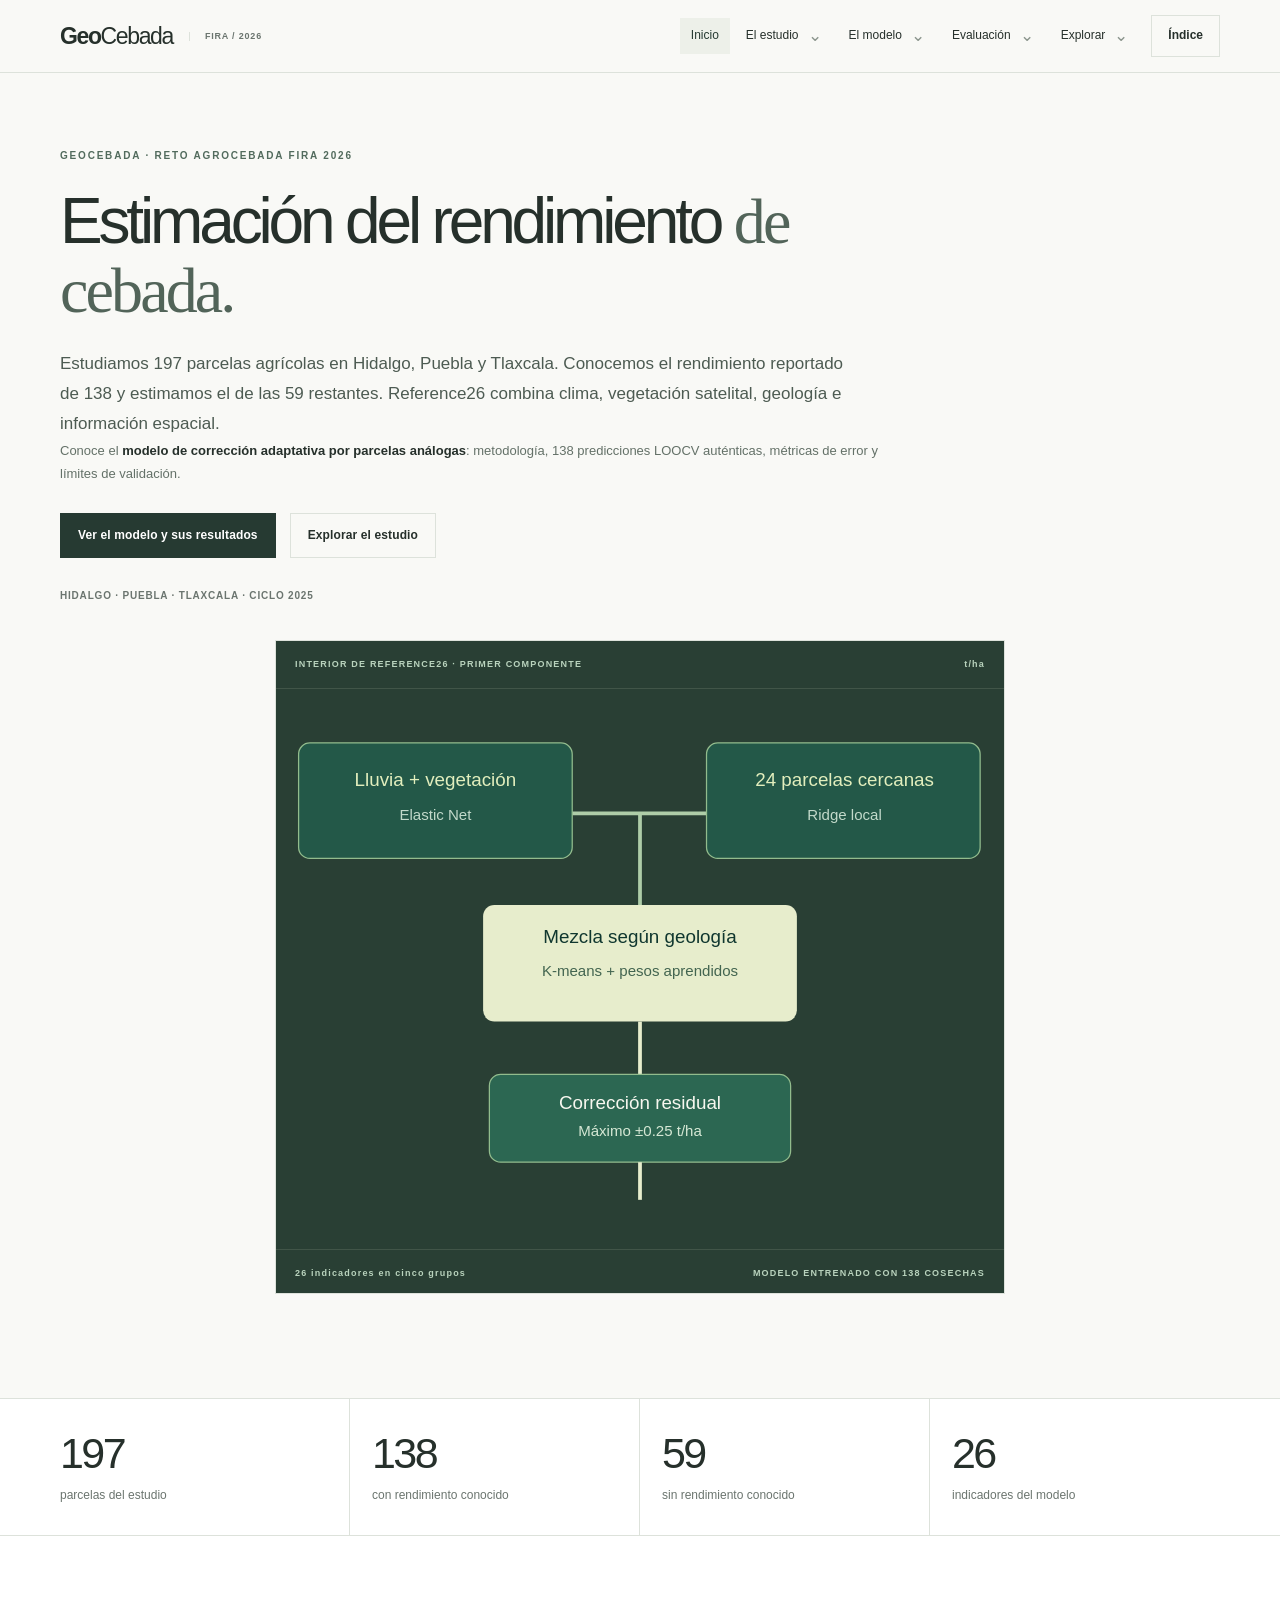
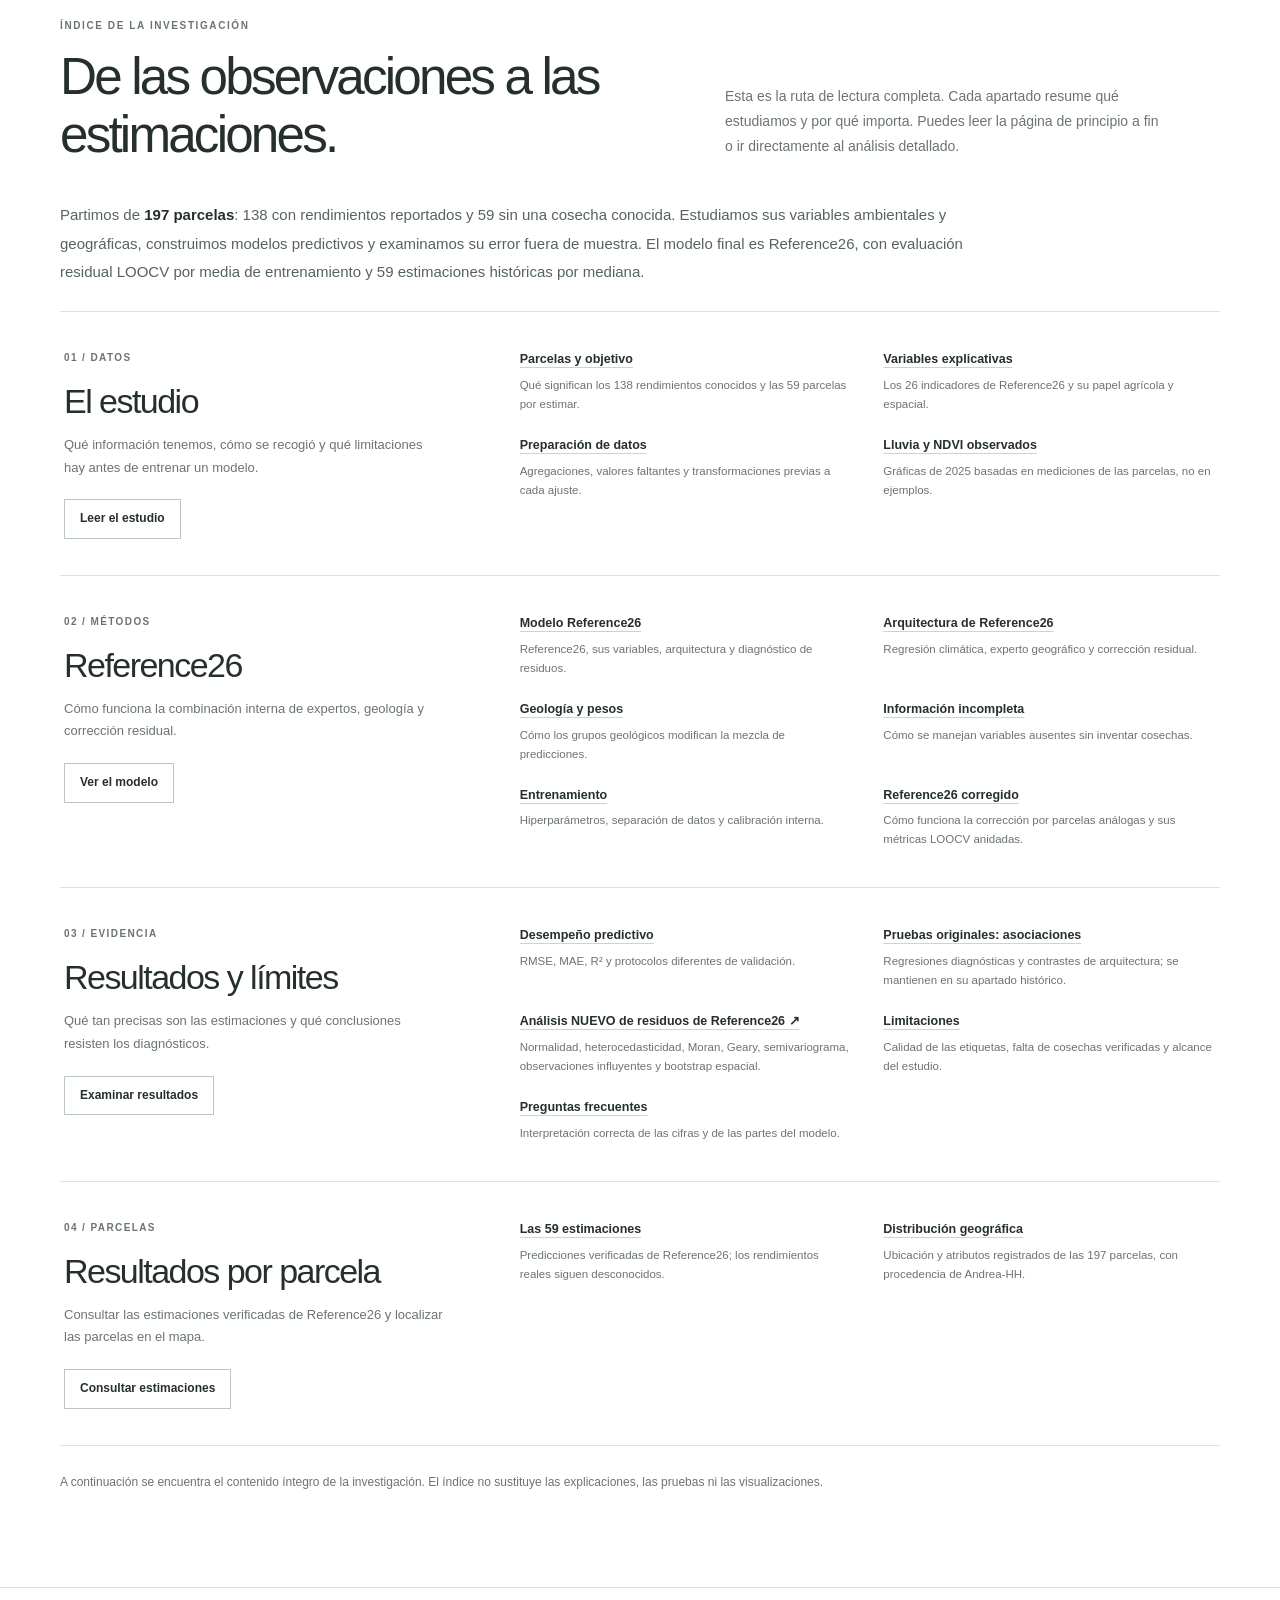
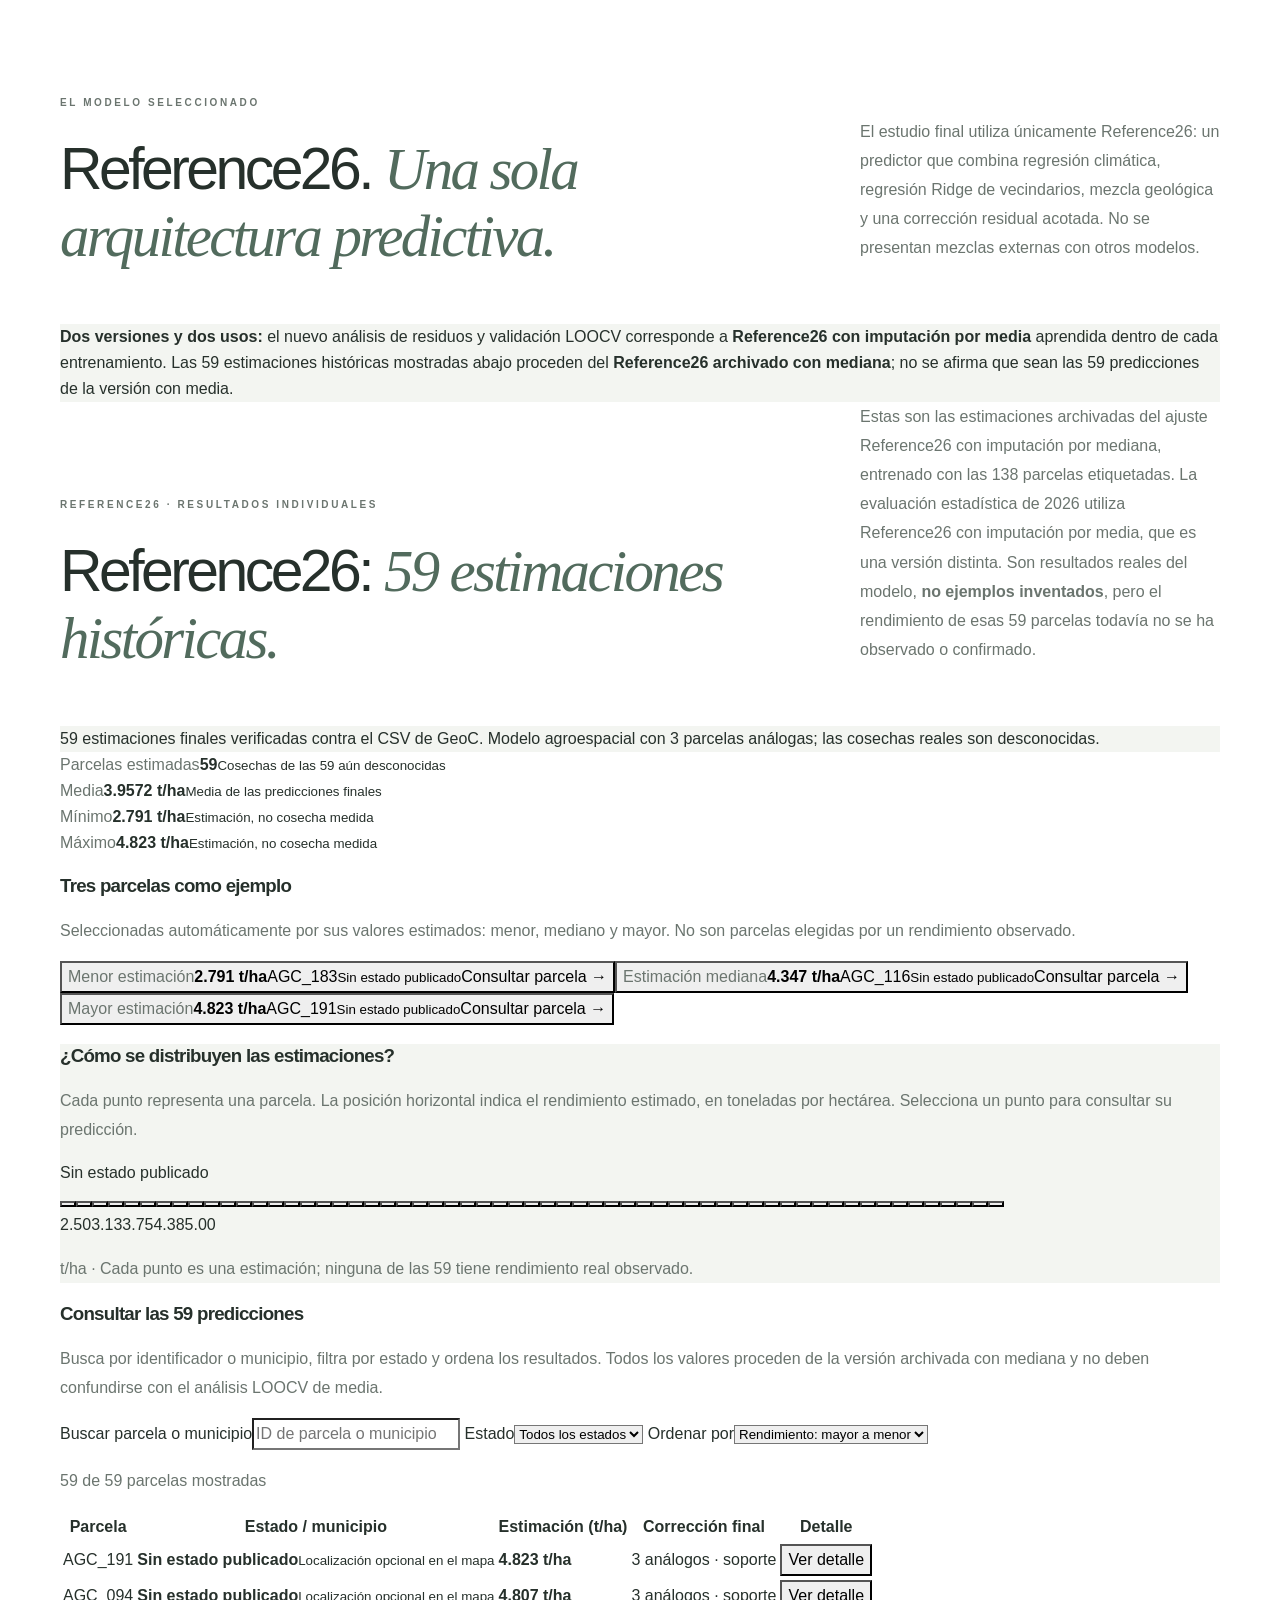
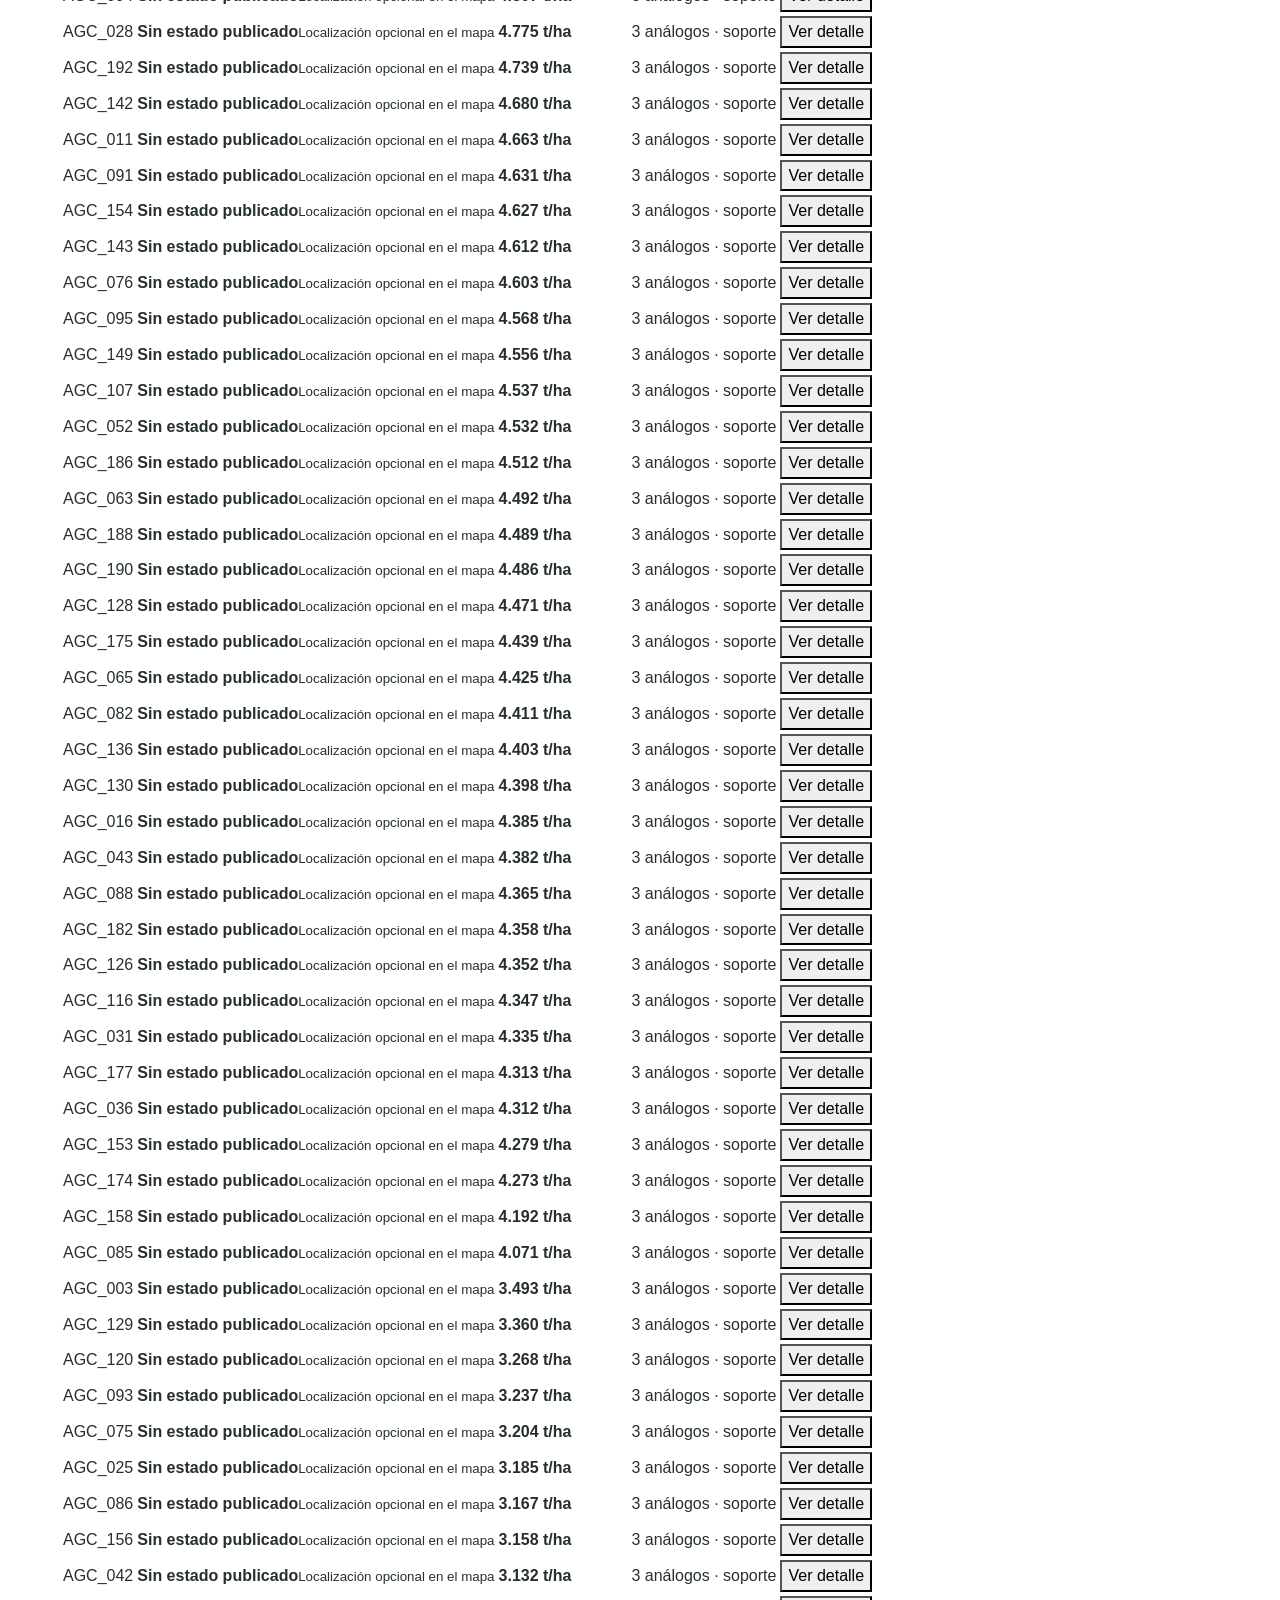
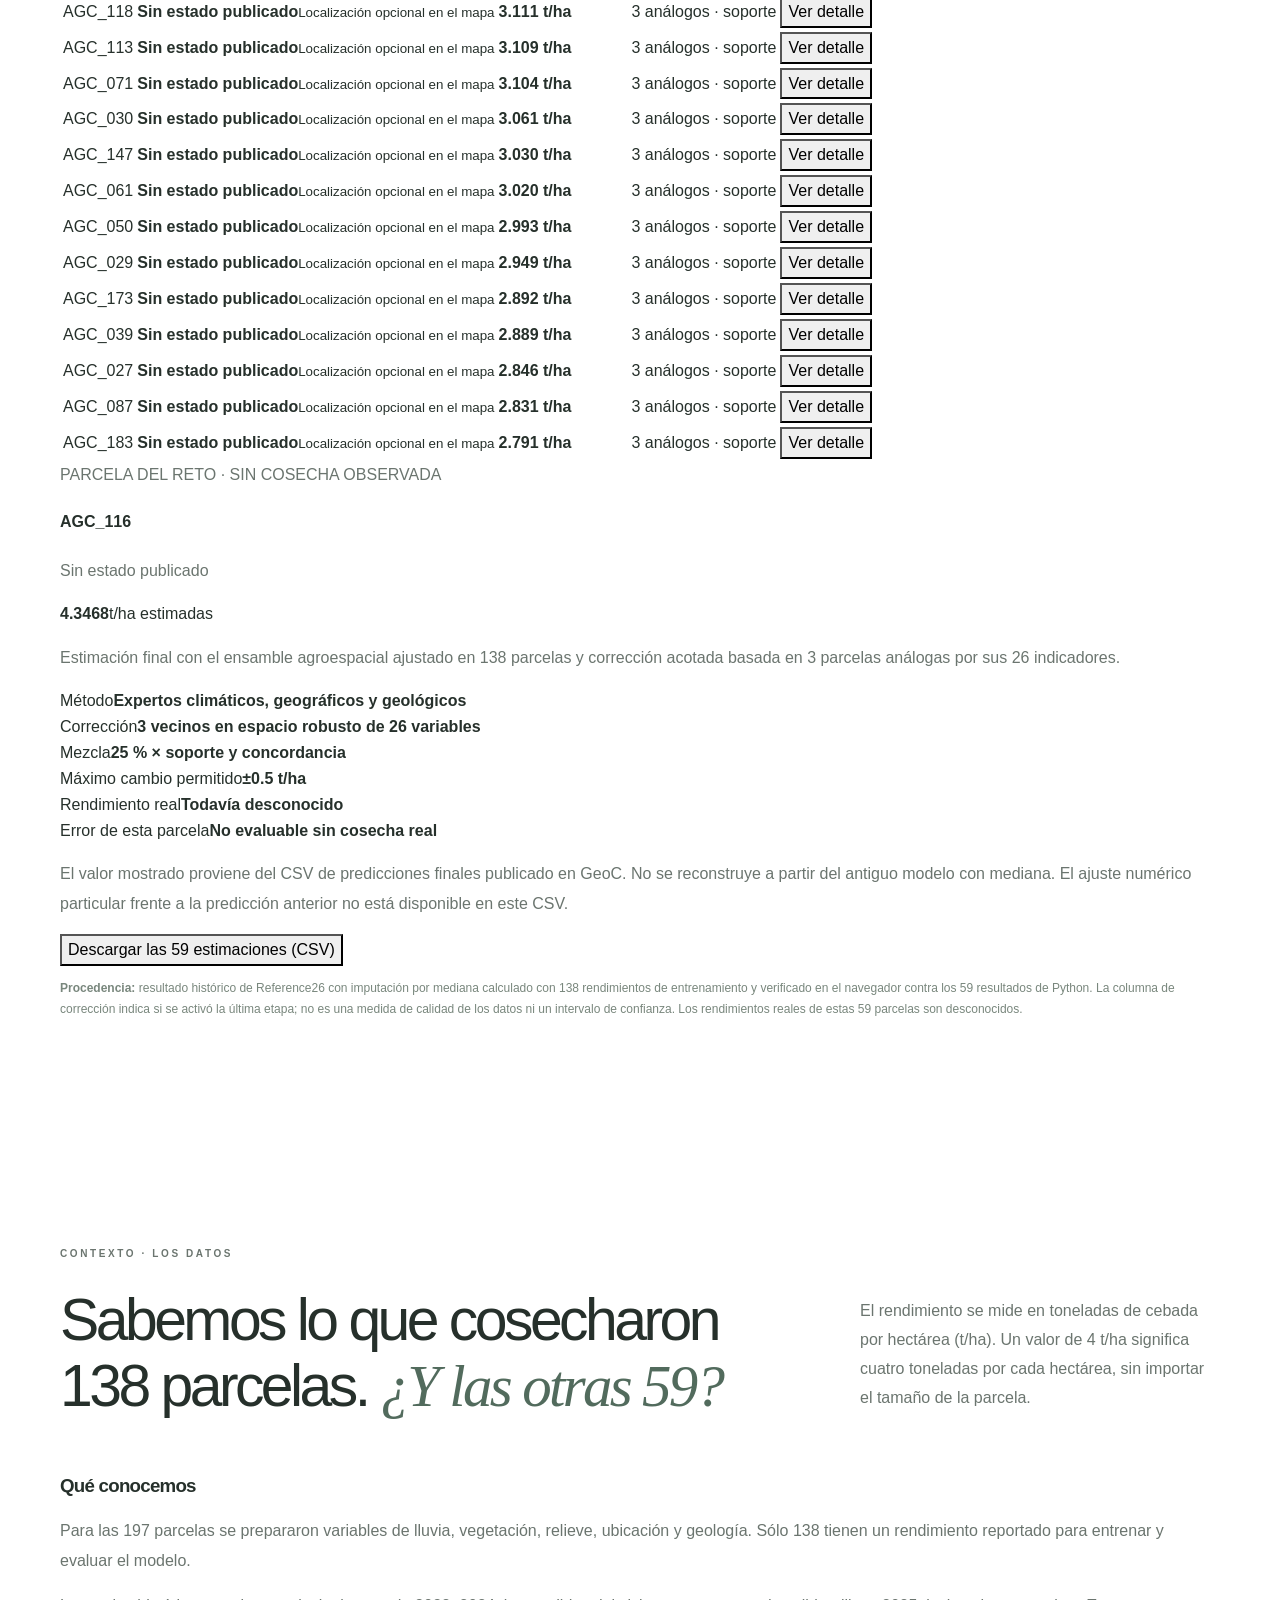
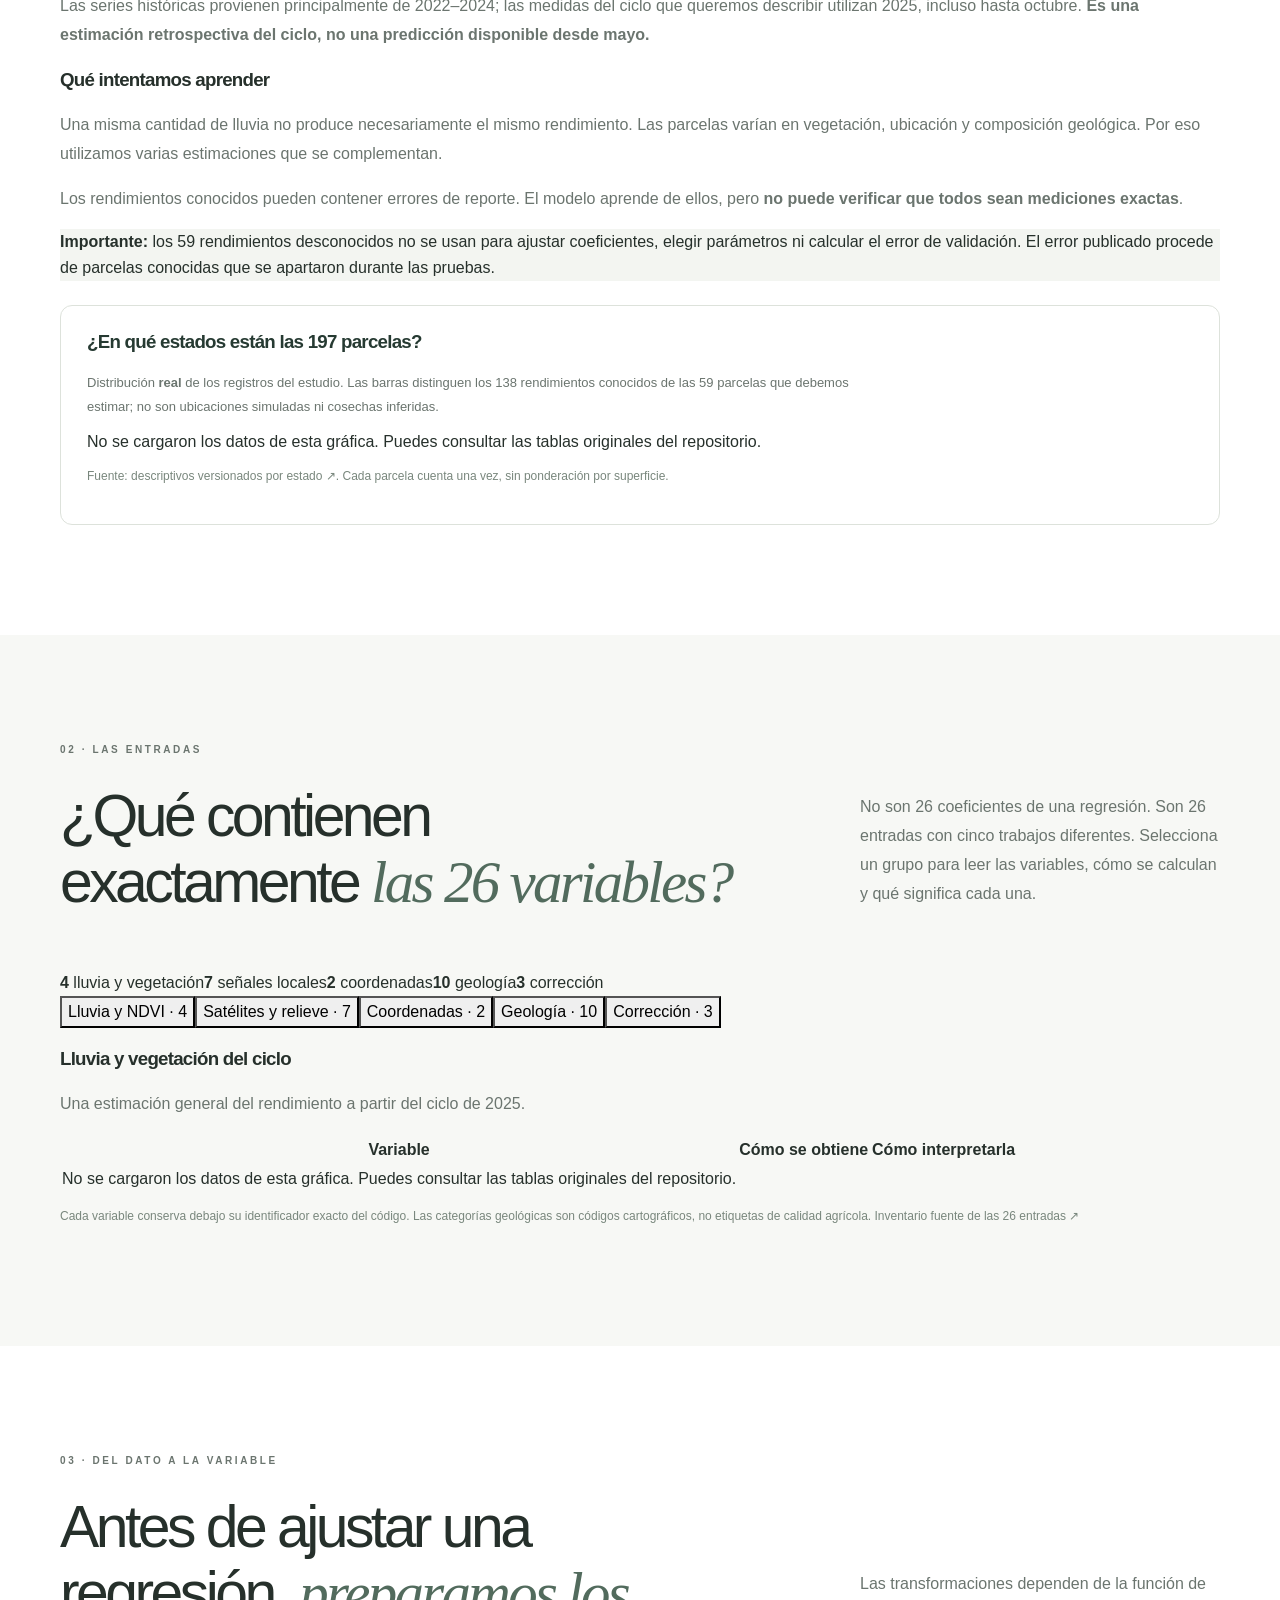
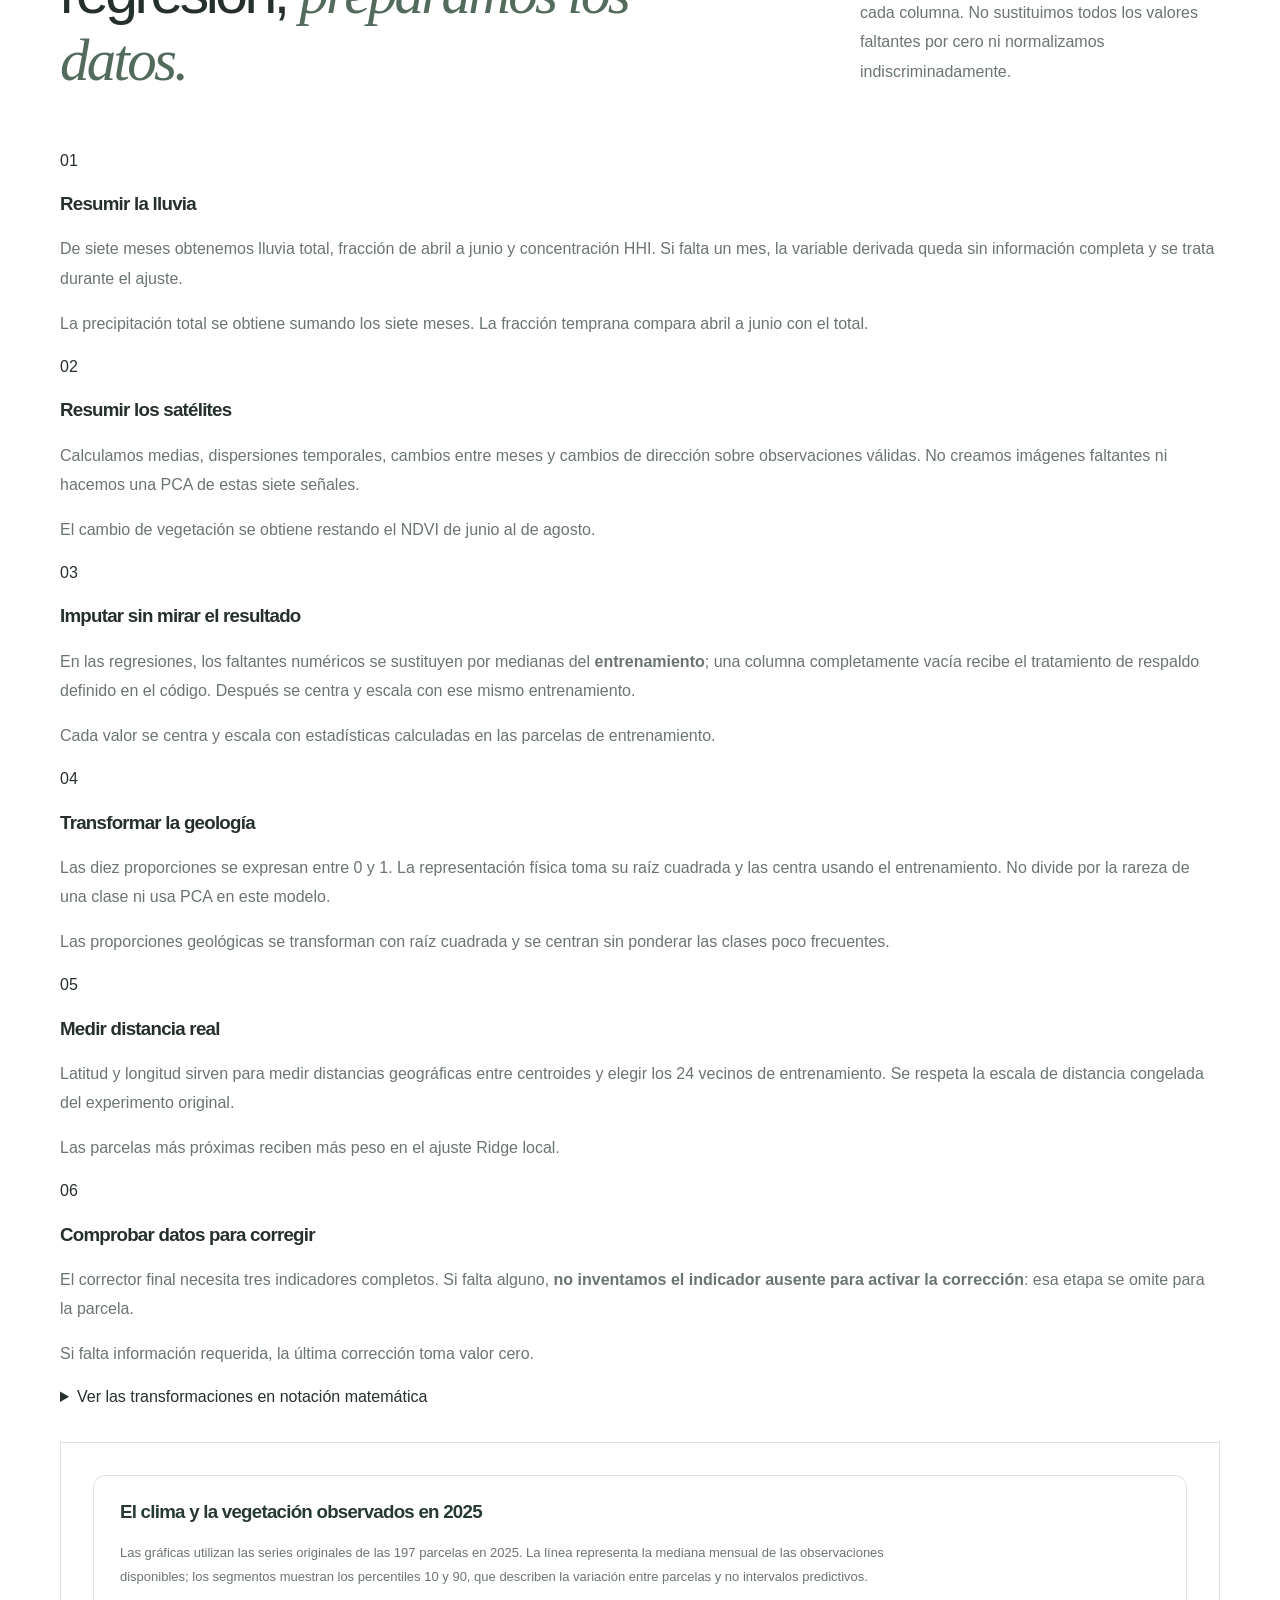
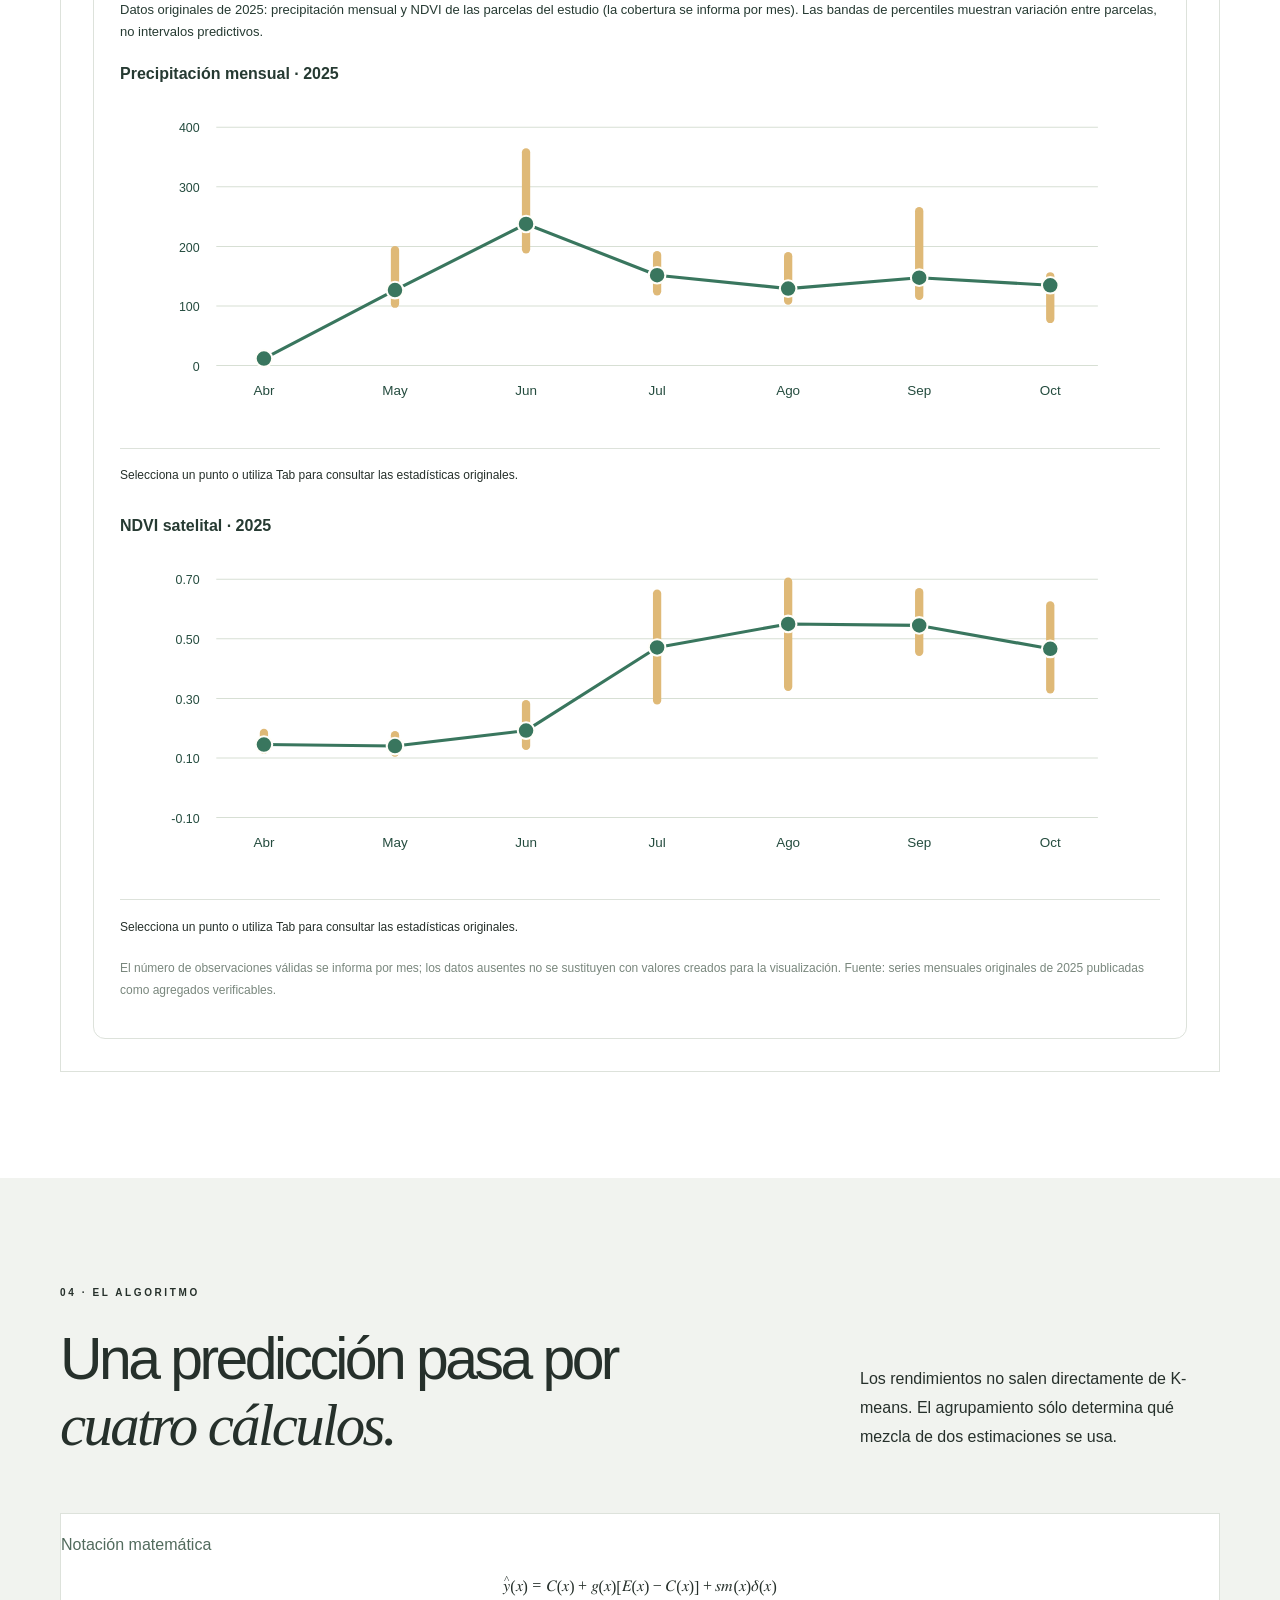
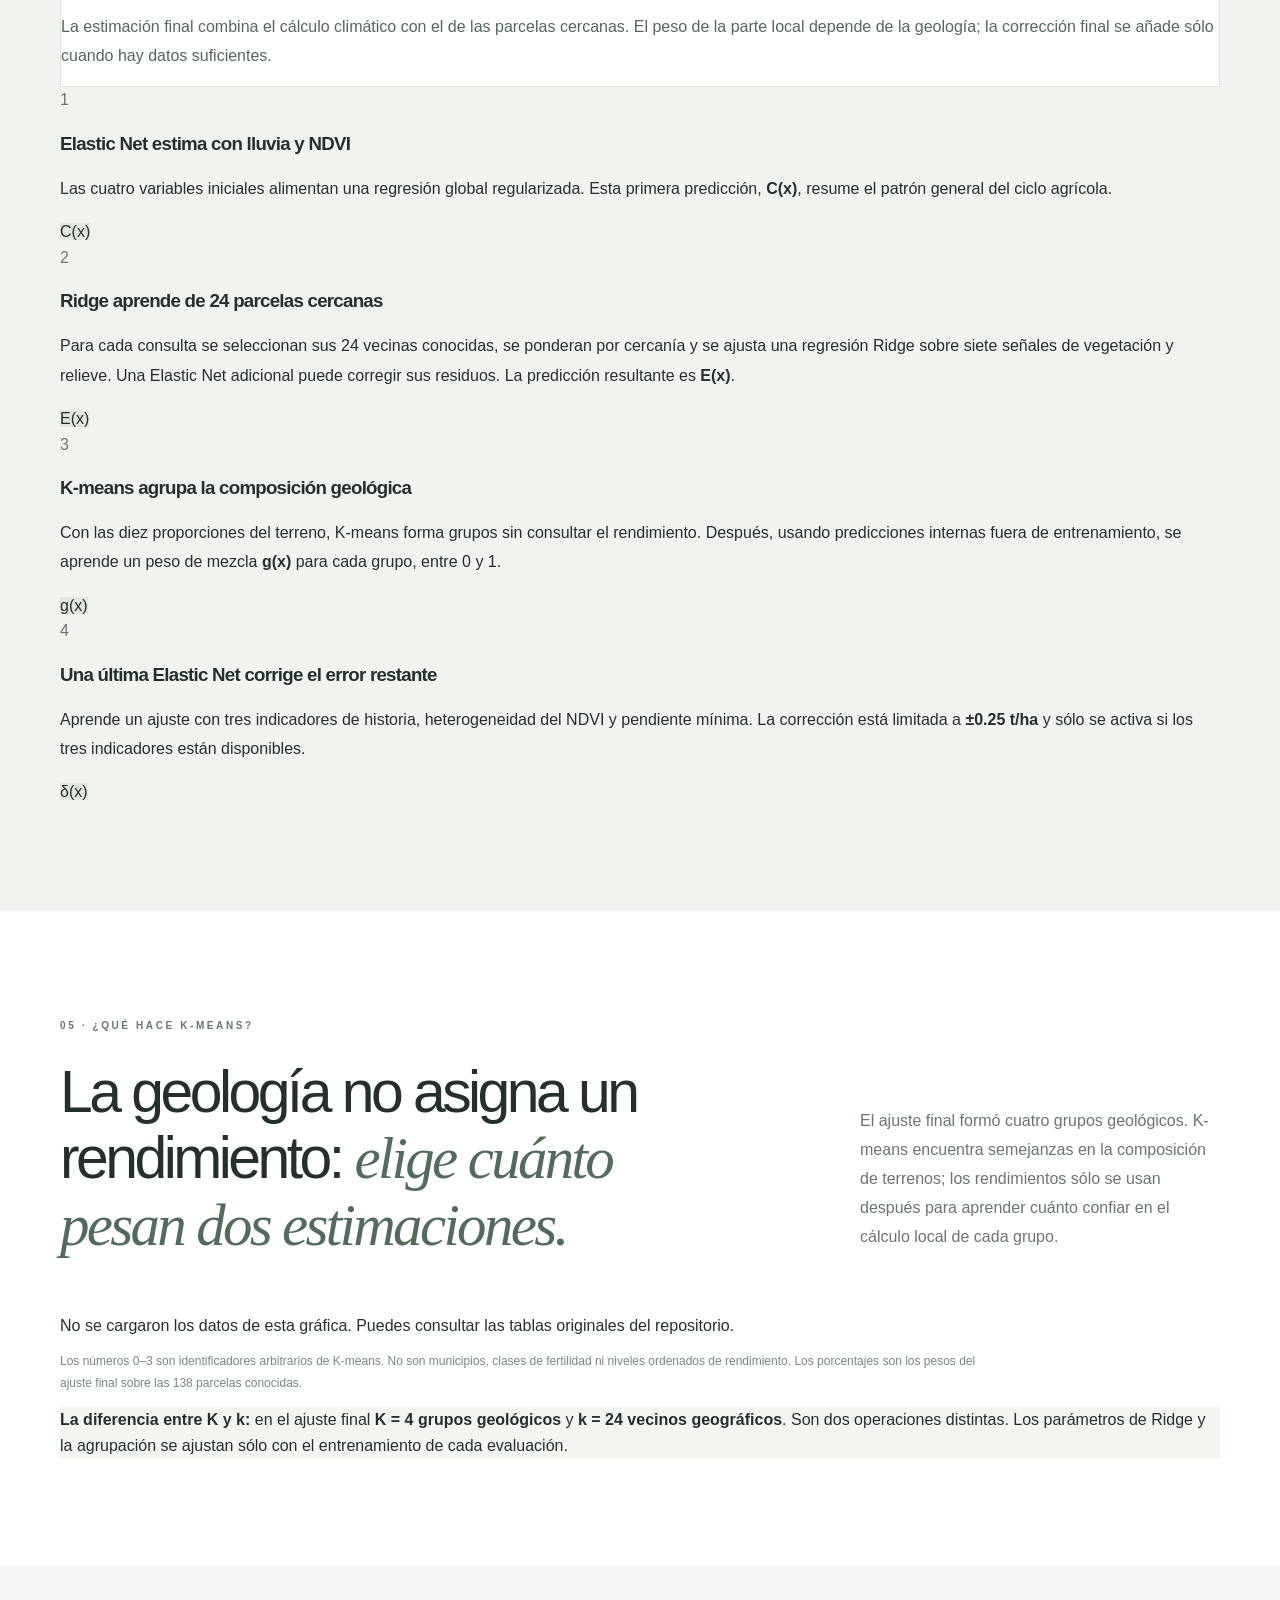
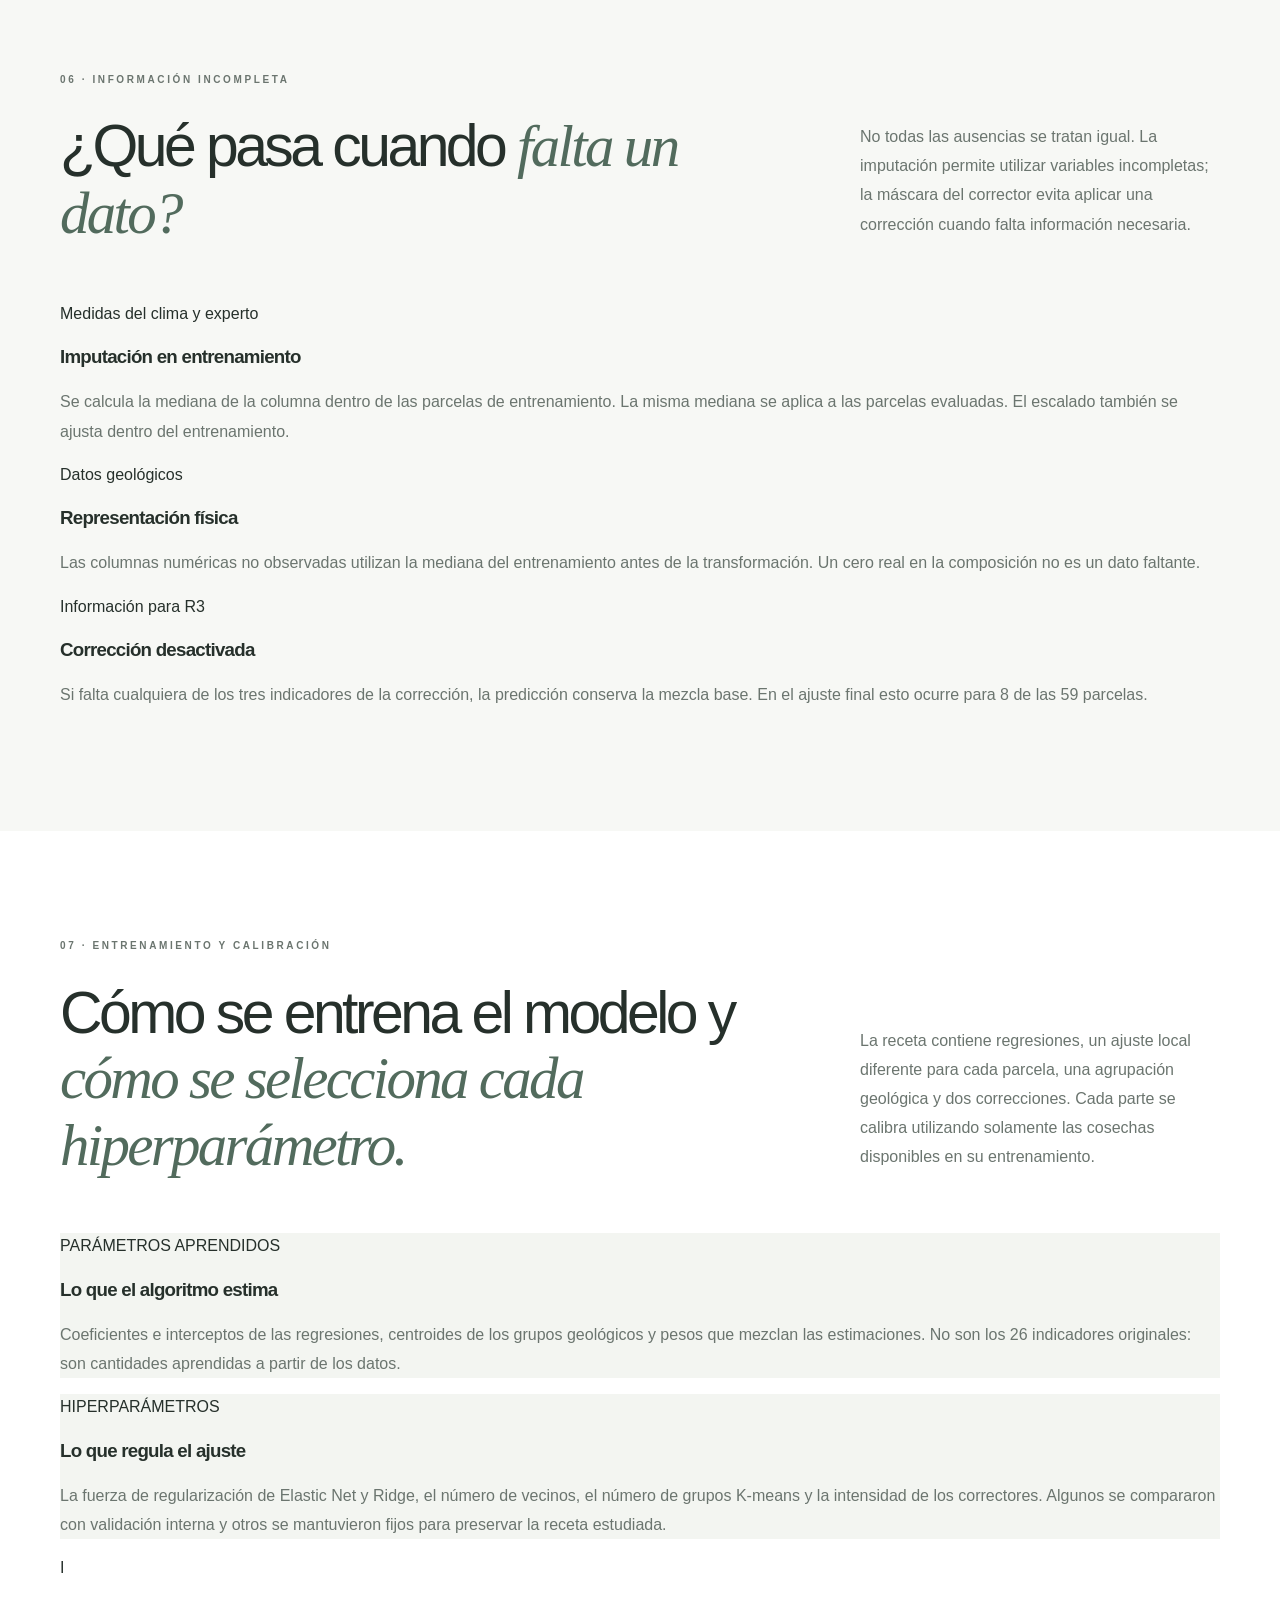
==== site/index.html @ d5c138e3 "Keep legacy diagram's accurate accessible description while linking the new model-only page prominen" ====
<!doctype html>
<html lang="es">
<head>
<meta charset="utf-8"><meta name="viewport" content="width=device-width, initial-scale=1">
<meta name="theme-color" content="#10372f">
<meta name="description" content="Reference26: 26 variables, 138 validaciones LOOCV, residuos, Moran I, bootstrap espacial y análisis de observaciones influyentes.">
<title>GeoCebada · Reference26 y análisis de residuos</title>
<link rel="icon" href="./favicon.svg" type="image/svg+xml">
<link rel="stylesheet" href="./styles.css"><link rel="stylesheet" href="./model.css"><link rel="stylesheet" href="./charts.css"><link rel="stylesheet" href="./predictor.css"><link rel="stylesheet" href="./predictions59.css"><link rel="stylesheet" href="./reference26_residuals.css">
<script src="./navigation.js" defer></script><script src="./scroll_motion.js" defer></script><script src="./native_map.js" defer></script><script src="./charts.js" defer></script><script src="./model.js" defer></script><script src="./field_charts.js" defer></script>
<script src="./reference26_engine.js" defer></script>
<script src="./predictions59.js" defer></script>

<script src="./reference26_residuals.js" defer></script>
<script src="./browser_inference.js" defer></script>
<link rel="stylesheet" href="./interactive-map.css"><link rel="stylesheet" href="./navigation.css"><link rel="stylesheet" href="./editorial.css"><link rel="stylesheet" href="./reference26_analog_cv.css"><link rel="stylesheet" href="https://unpkg.com/leaflet@1.9.4/dist/leaflet.css"><link rel="stylesheet" href="./scroll_motion.css">
</head>
<body>
<a class="skip-link" href="#contenido">Saltar al contenido</a>
<header class="site-header" id="inicio">
<div class="shell nav-inner">
<a href="#inicio" class="brand"><span>Geo<span>Cebada</span></span><small>FIRA / 2026</small></a>
<button id="menu-toggle" class="menu-toggle" type="button" aria-controls="nav-links" aria-expanded="false">Menú</button>
<nav id="nav-links" class="nav-links" aria-label="Navegación principal">
<a href="#inicio" class="nav-home">Inicio</a>
<details class="nav-group"><summary>El estudio<span class="nav-chevron" aria-hidden="true">⌄</span></summary><div class="nav-popover"><p class="nav-popover-label">01 · CONTEXTO Y DATOS</p><a href="#datos">El problema y las parcelas</a><a href="#variables">Las 26 variables</a><a href="#preparacion">Preparación de datos</a><a href="#datos-reales">Clima y vegetación reales</a></div></details>
<details class="nav-group"><summary>El modelo<span class="nav-chevron" aria-hidden="true">⌄</span></summary><div class="nav-popover"><p class="nav-popover-label">02 · MODELO REFERENCE26</p><a href="#ensamble">Modelo Reference26</a><a href="#arquitectura">Arquitectura Reference26</a><a href="#geologia">Geología y pesos</a><a href="#faltantes">Datos incompletos</a><a href="#ajuste">Entrenamiento y ajuste</a><a href="./modelo-corregido.html">Modelo validado y sus métricas</a></div></details>
<details class="nav-group"><summary>Evaluación<span class="nav-chevron" aria-hidden="true">⌄</span></summary><div class="nav-popover"><p class="nav-popover-label">03 · EVIDENCIA Y ALCANCE</p><a href="#resultados">Resultados y métricas</a><a href="#pruebas">Pruebas anteriores: asociaciones</a><a href="#estadisticas-finales">Nuevo: diagnóstico de residuos LOOCV</a><a href="#limites">Limitaciones</a><a href="#preguntas">Preguntas frecuentes</a></div></details>
<details class="nav-group"><summary>Explorar<span class="nav-chevron" aria-hidden="true">⌄</span></summary><div class="nav-popover"><p class="nav-popover-label">04 · HERRAMIENTAS</p><a href="#predicciones-59">Las 59 estimaciones</a><a href="#mapa-interactivo">Mapa interactivo</a></div></details>
<a href="#recorrido" class="nav-action">Índice</a>
</nav>
</div></header>
<main id="contenido">
<section class="hero model-hero"><div class="shell hero-grid">
<div class="hero-content">
<p class="eyebrow hero-eyebrow">GEOCEBADA · RETO AGROCEBADA FIRA 2026</p>
<h1>Estimación del rendimiento <em>de cebada.</em></h1>
<p class="hero-description">Estudiamos 197 parcelas agrícolas en Hidalgo, Puebla y Tlaxcala. Conocemos el rendimiento reportado de 138 y estimamos el de las 59 restantes. Reference26 combina clima, vegetación satelital, geología e información espacial.</p>
<p class="hero-description minor-intro">Conoce el <strong>modelo de corrección adaptativa por parcelas análogas</strong>: metodología, 138 predicciones LOOCV auténticas, métricas de error y límites de validación.</p>
<div class="hero-actions"><a class="primary-cta" href="./modelo-corregido.html">Ver el modelo y sus resultados</a><a class="secondary-cta" href="#recorrido">Explorar el estudio</a></div>
<p class="hero-metadata">HIDALGO · PUEBLA · TLAXCALA · CICLO 2025</p>
</div>
<div class="hero-visual model-visual" aria-label="Esquema de etapas de Reference26: Regresión local con mezcla geológica"><div class="visual-header"><span>INTERIOR DE REFERENCE26 · PRIMER COMPONENTE</span><span>t/ha</span></div>
<svg viewBox="0 0 580 440" role="img" aria-label="La lluvia y vegetación producen una estimación; las parcelas cercanas producen otra; la geología las mezcla y un corrector residual ajusta el resultado.">
<path d="M124 99 H290 V174 M455 99 H290 V174" stroke="#aecda8" stroke-width="3" fill="none"/>
<rect x="18" y="43" width="218" height="92" rx="9" fill="#235848" stroke="#92bc8d"/><text x="127" y="77" text-anchor="middle" font-size="15" fill="#e2eebd">Lluvia + vegetación</text><text x="127" y="104" text-anchor="middle" font-size="12" fill="#c2d9ca">Elastic Net</text>
<rect x="343" y="43" width="218" height="92" rx="9" fill="#235848" stroke="#92bc8d"/><text x="453" y="77" text-anchor="middle" font-size="15" fill="#e2eebd">24 parcelas cercanas</text><text x="453" y="104" text-anchor="middle" font-size="12" fill="#c2d9ca">Ridge local</text>
<rect x="165" y="172" width="250" height="93" rx="9" fill="#e7edcc"/><text x="290" y="202" text-anchor="middle" font-size="15" fill="#10372f">Mezcla según geología</text><text x="290" y="229" text-anchor="middle" font-size="12" fill="#436550">K-means + pesos aprendidos</text>
<path d="M290 265 V307" stroke="#e7edcc" stroke-width="3"/><rect x="170" y="307" width="240" height="70" rx="9" fill="#2c6752" stroke="#92bc8d"/><text x="290" y="335" text-anchor="middle" font-size="15" fill="#f7f7ef">Corrección residual</text><text x="290" y="356" text-anchor="middle" font-size="12" fill="#d6e8d5">Máximo ±0.25 t/ha</text><path d="M290 377 V407" stroke="#e7edcc" stroke-width="3"/>
</svg>
<div class="visual-foot"><span>26 indicadores en cinco grupos</span><span>MODELO ENTRENADO CON 138 COSECHAS</span></div>
</div>
</div></section>
<div class="stat-band"><div class="shell stats-grid"><div class="stat-item"><strong>197</strong><span>parcelas del estudio</span></div><div class="stat-item"><strong>138</strong><span>con rendimiento conocido</span></div><div class="stat-item"><strong>59</strong><span>sin rendimiento conocido</span></div><div class="stat-item"><strong>26</strong><span>indicadores del modelo</span></div></div></div>

<section class="reading-guide" id="recorrido" aria-labelledby="recorrido-title"><div class="shell">
<div class="reading-guide-head">
<div><p class="eyebrow">ÍNDICE DE LA INVESTIGACIÓN</p><h2 id="recorrido-title">De las observaciones a las estimaciones.</h2></div>
<p>Esta es la ruta de lectura completa. Cada apartado resume qué estudiamos y por qué importa. Puedes leer la página de principio a fin o ir directamente al análisis detallado.</p>
</div>
<div class="index-introduction">
<p>Partimos de <strong>197 parcelas</strong>: 138 con rendimientos reportados y 59 sin una cosecha conocida. Estudiamos sus variables ambientales y geográficas, construimos modelos predictivos y examinamos su error fuera de muestra. El modelo final es Reference26, con evaluación residual LOOCV por media de entrenamiento y 59 estimaciones históricas por mediana.</p>
</div>
<div class="chapter-grid">
<article class="chapter-card">
<div class="chapter-intro"><span class="chapter-number">01 / DATOS</span><h3>El estudio</h3><p>Qué información tenemos, cómo se recogió y qué limitaciones hay antes de entrenar un modelo.</p><a class="chapter-readmore" href="#datos">Leer el estudio</a></div>
<ul class="chapter-subsections">
<li><a href="#datos">Parcelas y objetivo</a><span>Qué significan los 138 rendimientos conocidos y las 59 parcelas por estimar.</span></li>
<li><a href="#variables">Variables explicativas</a><span>Los 26 indicadores de Reference26 y su papel agrícola y espacial.</span></li>
<li><a href="#preparacion">Preparación de datos</a><span>Agregaciones, valores faltantes y transformaciones previas a cada ajuste.</span></li>
<li><a href="#datos-reales">Lluvia y NDVI observados</a><span>Gráficas de 2025 basadas en mediciones de las parcelas, no en ejemplos.</span></li>
</ul></article>
<article class="chapter-card">
<div class="chapter-intro"><span class="chapter-number">02 / MÉTODOS</span><h3>Reference26</h3><p>Cómo funciona la combinación interna de expertos, geología y corrección residual.</p><a class="chapter-readmore" href="#ensamble">Ver el modelo</a></div>
<ul class="chapter-subsections">
<li><a href="#ensamble">Modelo Reference26</a><span>Reference26, sus variables, arquitectura y diagnóstico de residuos.</span></li>
<li><a href="#arquitectura">Arquitectura de Reference26</a><span>Regresión climática, experto geográfico y corrección residual.</span></li>
<li><a href="#geologia">Geología y pesos</a><span>Cómo los grupos geológicos modifican la mezcla de predicciones.</span></li>
<li><a href="#faltantes">Información incompleta</a><span>Cómo se manejan variables ausentes sin inventar cosechas.</span></li>
<li><a href="#ajuste">Entrenamiento</a><span>Hiperparámetros, separación de datos y calibración interna.</span></li>
<li><a href="#reference26-analog-cv">Reference26 corregido</a><span>Cómo funciona la corrección por parcelas análogas y sus métricas LOOCV anidadas.</span></li>
</ul></article>
<article class="chapter-card">
<div class="chapter-intro"><span class="chapter-number">03 / EVIDENCIA</span><h3>Resultados y límites</h3><p>Qué tan precisas son las estimaciones y qué conclusiones resisten los diagnósticos.</p><a class="chapter-readmore" href="#resultados">Examinar resultados</a></div>
<ul class="chapter-subsections">
<li><a href="#resultados">Desempeño predictivo</a><span>RMSE, MAE, R² y protocolos diferentes de validación.</span></li>
<li><a href="#pruebas">Pruebas originales: asociaciones</a><span>Regresiones diagnósticas y contrastes de arquitectura; se mantienen en su apartado histórico.</span></li>
<li class="chapter-residual-link"><a href="#estadisticas-finales">Análisis NUEVO de residuos de Reference26 ↗</a><span>Normalidad, heterocedasticidad, Moran, Geary, semivariograma, observaciones influyentes y bootstrap espacial.</span></li>
<li><a href="#limites">Limitaciones</a><span>Calidad de las etiquetas, falta de cosechas verificadas y alcance del estudio.</span></li>
<li><a href="#preguntas">Preguntas frecuentes</a><span>Interpretación correcta de las cifras y de las partes del modelo.</span></li>
</ul></article>
<article class="chapter-card">
<div class="chapter-intro"><span class="chapter-number">04 / PARCELAS</span><h3>Resultados por parcela</h3><p>Consultar las estimaciones verificadas de Reference26 y localizar las parcelas en el mapa.</p><a class="chapter-readmore" href="#predicciones-59">Consultar estimaciones</a></div>
<ul class="chapter-subsections">
<li><a href="#predicciones-59">Las 59 estimaciones</a><span>Predicciones verificadas de Reference26; los rendimientos reales siguen desconocidos.</span></li>

<li><a href="#mapa-interactivo">Distribución geográfica</a><span>Ubicación y atributos registrados de las 197 parcelas, con procedencia de Andrea-HH.</span></li>
</ul></article>
</div>
<p class="reading-guide-foot">A continuación se encuentra el contenido íntegro de la investigación. El índice no sustituye las explicaciones, las pruebas ni las visualizaciones.</p>
</div></section>

<section class="section ensemble-story" id="ensamble">
<div class="shell">
<div class="section-heading"><div><p class="eyebrow">EL MODELO SELECCIONADO</p><h2>Reference26. <em>Una sola arquitectura predictiva.</em></h2></div>
<p>El estudio final utiliza únicamente Reference26: un predictor que combina regresión climática, regresión Ridge de vecindarios, mezcla geológica y una corrección residual acotada. No se presentan mezclas externas con otros modelos.</p></div>
<div class="note-inline"><strong>Dos versiones y dos usos:</strong> el nuevo análisis de residuos y validación LOOCV corresponde a <strong>Reference26 con imputación por media</strong> aprendida dentro de cada entrenamiento. Las 59 estimaciones históricas mostradas abajo proceden del <strong>Reference26 archivado con mediana</strong>; no se afirma que sean las 59 predicciones de la versión con media.</div>
</div>
<div id="reference26-view">
<div class="ensemble-reference-section" id="predicciones-59"><div class="shell">
<div class="section-heading"><div><p class="eyebrow">REFERENCE26 · RESULTADOS INDIVIDUALES</p><h2>Reference26: <em>59 estimaciones históricas.</em></h2></div>
<p>Estas son las estimaciones archivadas del ajuste Reference26 con imputación por mediana, entrenado con las 138 parcelas etiquetadas. La evaluación estadística de 2026 utiliza Reference26 con imputación por media, que es una versión distinta. Son resultados reales del modelo, <strong>no ejemplos inventados</strong>, pero el rendimiento de esas 59 parcelas todavía no se ha observado o confirmado.</p></div>
<div class="pred59-status" id="pred59-status" role="status" aria-live="polite">Verificando las 59 estimaciones frente a los resultados originales de Python…</div>
<div class="pred59-data" id="pred59-data" hidden>
<div class="pred59-summary" id="pred59-summary" aria-label="Resumen de las 59 estimaciones"></div>
<div class="pred59-highlights"><div><h3>Tres parcelas como ejemplo</h3><p>Seleccionadas automáticamente por sus valores estimados: menor, mediano y mayor. No son parcelas elegidas por un rendimiento observado.</p></div><div id="pred59-examples" class="pred59-example-grid"></div></div>
<div class="pred59-viz"><div class="pred59-viz-top"><div><h3>¿Cómo se distribuyen las estimaciones?</h3><p>Cada punto representa una parcela. La posición horizontal indica el rendimiento estimado, en toneladas por hectárea. Selecciona un punto para consultar su predicción.</p></div></div><div id="pred59-plot" class="pred59-plot" role="group" aria-label="Predicciones de las parcelas por estado"></div></div>
<div class="pred59-explorer"><div class="pred59-explorer-heading"><h3>Consultar las 59 predicciones</h3><p>Busca por identificador o municipio, filtra por estado y ordena los resultados. Todos los valores proceden de la versión archivada con mediana y no deben confundirse con el análisis LOOCV de media.</p></div>
<div class="pred59-filters">
<label for="pred59-search">Buscar parcela o municipio<input id="pred59-search" type="search" placeholder="ID de parcela o municipio" autocomplete="off"></label>
<label for="pred59-state">Estado<select id="pred59-state"><option value="all">Todos los estados</option></select></label>
<label for="pred59-sort">Ordenar por<select id="pred59-sort"><option value="value-desc">Rendimiento: mayor a menor</option><option value="value-asc">Rendimiento: menor a mayor</option><option value="id-asc">Identificador: A–Z</option></select></label>
</div>
<p id="pred59-count" class="pred59-count" aria-live="polite">59 estimaciones disponibles</p>
<div class="pred59-table-wrap"><table class="pred59-table"><thead><tr><th>Parcela</th><th>Estado / municipio</th><th>Estimación (t/ha)</th><th>Corrección final</th><th>Detalle</th></tr></thead><tbody id="pred59-rows"></tbody></table></div>
<div id="pred59-detail" class="pred59-detail" aria-live="polite"><p>Selecciona una parcela del gráfico o de la tabla para analizar su estimación.</p></div>
<button id="pred59-export" type="button" class="pred59-export">Descargar las 59 estimaciones (CSV)</button>
</div>
<p class="small-note"><strong>Procedencia:</strong> resultado histórico de Reference26 con imputación por mediana calculado con 138 rendimientos de entrenamiento y verificado en el navegador contra los 59 resultados de Python. La columna de corrección indica si se activó la última etapa; no es una medida de calidad de los datos ni un intervalo de confianza. Los rendimientos reales de estas 59 parcelas son desconocidos.</p>
</div></div>

</div>
</div>
</section>

<section class="section" id="datos"><div class="shell">
<div class="section-heading"><div><p class="eyebrow">CONTEXTO · LOS DATOS</p><h2>Sabemos lo que cosecharon 138 parcelas. <em>¿Y las otras 59?</em></h2></div><p>El rendimiento se mide en toneladas de cebada por hectárea (t/ha). Un valor de 4 t/ha significa cuatro toneladas por cada hectárea, sin importar el tamaño de la parcela.</p></div>
<div class="split-prose"><div><h3>Qué conocemos</h3><p>Para las 197 parcelas se prepararon variables de lluvia, vegetación, relieve, ubicación y geología. Sólo 138 tienen un rendimiento reportado para entrenar y evaluar el modelo.</p><p>Las series históricas provienen principalmente de 2022–2024; las medidas del ciclo que queremos describir utilizan 2025, incluso hasta octubre. <strong>Es una estimación retrospectiva del ciclo, no una predicción disponible desde mayo.</strong></p></div><div><h3>Qué intentamos aprender</h3><p>Una misma cantidad de lluvia no produce necesariamente el mismo rendimiento. Las parcelas varían en vegetación, ubicación y composición geológica. Por eso utilizamos varias estimaciones que se complementan.</p><p>Los rendimientos conocidos pueden contener errores de reporte. El modelo aprende de ellos, pero <strong>no puede verificar que todos sean mediciones exactas</strong>.</p></div></div>
<div class="note-inline"><strong>Importante:</strong> los 59 rendimientos desconocidos no se usan para ajustar coeficientes, elegir parámetros ni calcular el error de validación. El error publicado procede de parcelas conocidas que se apartaron durante las pruebas.</div>
<div class="real-data-figure">
<h3>¿En qué estados están las 197 parcelas?</h3>
<p class="chart-explain">Distribución <strong>real</strong> de los registros del estudio. Las barras distinguen los 138 rendimientos conocidos de las 59 parcelas que debemos estimar; no son ubicaciones simuladas ni cosechas inferidas.</p>
<div id="parcel-coverage" aria-live="polite">Cargando los recuentos reales por estado…</div>
<p class="small-note">Fuente: <a href="https://github.com/heri-espino/todoseboso/blob/main/results/reference26_distribution/v1/descriptive_global_state.csv" target="_blank" rel="noopener noreferrer">descriptivos versionados por estado ↗</a>. Cada parcela cuenta una vez, sin ponderación por superficie.</p>
</div>
</div></section>

<section class="section section-soft" id="variables"><div class="shell">
<div class="section-heading"><div><p class="eyebrow">02 · LAS ENTRADAS</p><h2>¿Qué contienen exactamente <em>las 26 variables?</em></h2></div><p>No son 26 coeficientes de una regresión. Son 26 entradas con cinco trabajos diferentes. Selecciona un grupo para leer las variables, cómo se calculan y qué significa cada una.</p></div>
<div class="input-sum"><span><strong>4</strong> lluvia y vegetación</span><span><strong>7</strong> señales locales</span><span><strong>2</strong> coordenadas</span><span><strong>10</strong> geología</span><span><strong>3</strong> corrección</span></div>
<div id="feature-tabs" class="feature-tabs" role="group" aria-label="Grupo de variables"><button type="button" data-feature="clima" aria-pressed="true" class="active">Lluvia y NDVI · 4</button><button type="button" data-feature="local" aria-pressed="false">Satélites y relieve · 7</button><button type="button" data-feature="ubicacion" aria-pressed="false">Coordenadas · 2</button><button type="button" data-feature="geologia" aria-pressed="false">Geología · 10</button><button type="button" data-feature="correccion" aria-pressed="false">Corrección · 3</button></div>
<div class="feature-intro"><h3 id="feature-title">Lluvia y vegetación del ciclo</h3><p id="feature-why">Una estimación general del rendimiento a partir del ciclo de 2025.</p></div>
<div class="feature-table-wrap"><table class="feature-table"><thead><tr><th>Variable</th><th>Cómo se obtiene</th><th>Cómo interpretarla</th></tr></thead><tbody id="feature-rows"></tbody></table></div>
<p class="small-note">Cada variable conserva debajo su identificador exacto del código. Las categorías geológicas son códigos cartográficos, no etiquetas de calidad agrícola. <a href="https://github.com/heri-espino/todoseboso/blob/main/configs/current_champions_inputs.json" target="_blank" rel="noopener noreferrer">Inventario fuente de las 26 entradas ↗</a></p>
</div></section>

<section class="section" id="preparacion"><div class="shell">
<div class="section-heading"><div><p class="eyebrow">03 · DEL DATO A LA VARIABLE</p><h2>Antes de ajustar una regresión, <em>preparamos los datos.</em></h2></div><p>Las transformaciones dependen de la función de cada columna. No sustituimos todos los valores faltantes por cero ni normalizamos indiscriminadamente.</p></div>
<div class="process-grid">
<article><span>01</span><h3>Resumir la lluvia</h3><p>De siete meses obtenemos lluvia total, fracción de abril a junio y concentración HHI. Si falta un mes, la variable derivada queda sin información completa y se trata durante el ajuste.</p><p class="process-explain">La precipitación total se obtiene sumando los siete meses. La fracción temprana compara abril a junio con el total.</p></article>
<article><span>02</span><h3>Resumir los satélites</h3><p>Calculamos medias, dispersiones temporales, cambios entre meses y cambios de dirección sobre observaciones válidas. No creamos imágenes faltantes ni hacemos una PCA de estas siete señales.</p><p class="process-explain">El cambio de vegetación se obtiene restando el NDVI de junio al de agosto.</p></article>
<article><span>03</span><h3>Imputar sin mirar el resultado</h3><p>En las regresiones, los faltantes numéricos se sustituyen por medianas del <strong>entrenamiento</strong>; una columna completamente vacía recibe el tratamiento de respaldo definido en el código. Después se centra y escala con ese mismo entrenamiento.</p><p class="process-explain">Cada valor se centra y escala con estadísticas calculadas en las parcelas de entrenamiento.</p></article>
<article><span>04</span><h3>Transformar la geología</h3><p>Las diez proporciones se expresan entre 0 y 1. La representación física toma su raíz cuadrada y las centra usando el entrenamiento. No divide por la rareza de una clase ni usa PCA en este modelo.</p><p class="process-explain">Las proporciones geológicas se transforman con raíz cuadrada y se centran sin ponderar las clases poco frecuentes.</p></article>
<article><span>05</span><h3>Medir distancia real</h3><p>Latitud y longitud sirven para medir distancias geográficas entre centroides y elegir los 24 vecinos de entrenamiento. Se respeta la escala de distancia congelada del experimento original.</p><p class="process-explain">Las parcelas más próximas reciben más peso en el ajuste Ridge local.</p></article>
<article><span>06</span><h3>Comprobar datos para corregir</h3><p>El corrector final necesita tres indicadores completos. Si falta alguno, <strong>no inventamos el indicador ausente para activar la corrección</strong>: esa etapa se omite para la parcela.</p><p class="process-explain">Si falta información requerida, la última corrección toma valor cero.</p></article>
</div>
<details class="math-details"><summary>Ver las transformaciones en notación matemática</summary><p>Primero describimos los cálculos con palabras. Estas expresiones precisan las definiciones, sin sustituir la explicación anterior.</p>
<div class="math-grid">
<div class="math-item"><strong>Lluvia acumulada</strong><div class="math-scroll"><math xmlns="http://www.w3.org/1998/Math/MathML" display="block"><mrow><mi>T</mi><mo>=</mo><munderover><mo>∑</mo><mrow><mi>m</mi><mo>=</mo><mn>4</mn></mrow><mn>10</mn></munderover><msub><mi>P</mi><mi>m</mi></msub></mrow></math></div><p>Se suman los siete meses de abril a octubre.</p></div>
<div class="math-item"><strong>Fracción temprana</strong><div class="math-scroll"><math xmlns="http://www.w3.org/1998/Math/MathML" display="block"><mfrac><mrow><msub><mi>P</mi><mn>4</mn></msub><mo>+</mo><msub><mi>P</mi><mn>5</mn></msub><mo>+</mo><msub><mi>P</mi><mn>6</mn></msub></mrow><mrow><mi>T</mi><mo>+</mo><msup><mn>10</mn><mrow><mo>−</mo><mn>6</mn></mrow></msup></mrow></mfrac></math></div><p>Se expresa la proporción del agua registrada durante los primeros tres meses.</p></div>
<div class="math-item"><strong>Concentración de la lluvia</strong><div class="math-scroll"><math xmlns="http://www.w3.org/1998/Math/MathML" display="block"><mrow><mi>HHI</mi><mo>=</mo><munderover><mo>∑</mo><mrow><mi>m</mi><mo>=</mo><mn>4</mn></mrow><mn>10</mn></munderover><msup><mrow><mo>(</mo><mfrac><msub><mi>P</mi><mi>m</mi></msub><mrow><mi>T</mi><mo>+</mo><msup><mn>10</mn><mrow><mo>−</mo><mn>6</mn></mrow></msup></mrow></mfrac><mo>)</mo></mrow><mn>2</mn></msup></mrow></math></div><p>Se suman los cuadrados de las participaciones mensuales.</p></div>
<div class="math-item"><strong>Imputación y escala</strong><div class="math-scroll"><math xmlns="http://www.w3.org/1998/Math/MathML" display="block"><mrow><msub><mi>z</mi><mi>j</mi></msub><mo>=</mo><mfrac><mrow><msub><mi>x</mi><mi>j</mi></msub><mo>−</mo><msub><mi>μ</mi><mi>j</mi></msub></mrow><msub><mi>σ</mi><mi>j</mi></msub></mfrac></mrow></math></div><p>La media y escala se calculan únicamente en entrenamiento; antes se imputan los faltantes numéricos.</p></div>
<div class="math-item"><strong>Peso por distancia</strong><div class="math-scroll"><math xmlns="http://www.w3.org/1998/Math/MathML" display="block"><mrow><msub><mi>w</mi><mi>i</mi></msub><mo>∝</mo><mfrac><mn>1</mn><mrow><msub><mi>d</mi><mi>i</mi></msub><mo>+</mo><msup><mn>10</mn><mrow><mo>−</mo><mn>6</mn></mrow></msup></mrow></mfrac></mrow></math></div><p>En igualdad de lo demás, un vecino próximo tiene mayor peso.</p></div>
</div></details>
<div class="observed-data-panel">
<div class="real-data-figure" id="datos-reales">
<h3>El clima y la vegetación observados en 2025</h3>
<p class="chart-explain">Las gráficas utilizan las series originales de las 197 parcelas en 2025. La línea representa la mediana mensual de las observaciones disponibles; los segmentos muestran los percentiles 10 y 90, que describen la variación entre parcelas y no intervalos predictivos.</p>
<p id="real-chart-status" role="status">Verificando si ya se han publicado los agregados observacionales…</p>
<div class="detail-pair real-chart-pair">
<div><h4>Precipitación mensual · 2025</h4><div id="real-rainfall"></div></div>
<div><h4>NDVI satelital · 2025</h4><div id="real-ndvi"></div></div>
</div>
<p class="small-note">El número de observaciones válidas se informa por mes; los datos ausentes no se sustituyen con valores creados para la visualización. Fuente: series mensuales originales de 2025 publicadas como agregados verificables.</p>
</div></div></div></section>

<section class="section section-dark" id="arquitectura"><div class="shell">
<div class="section-heading"><div><p class="eyebrow">04 · EL ALGORITMO</p><h2>Una predicción pasa por <em>cuatro cálculos.</em></h2></div><p>Los rendimientos no salen directamente de K-means. El agrupamiento sólo determina qué mezcla de dos estimaciones se usa.</p></div>
<div class="math-proof model-formula">
<p class="math-label">Notación matemática</p>
<div class="math-scroll" role="img" aria-label="El rendimiento estimado es la estimación climática más el peso geológico multiplicado por la diferencia entre estimación local y climática, más la corrección residual si hay datos completos.">
<math xmlns="http://www.w3.org/1998/Math/MathML" display="block"><mrow><mover><mi>y</mi><mo>^</mo></mover><mo>(</mo><mi>x</mi><mo>)</mo><mo>=</mo><mi>C</mi><mo>(</mo><mi>x</mi><mo>)</mo><mo>+</mo><mi>g</mi><mo>(</mo><mi>x</mi><mo>)</mo><mo>⁢</mo><mo>[</mo><mi>E</mi><mo>(</mo><mi>x</mi><mo>)</mo><mo>−</mo><mi>C</mi><mo>(</mo><mi>x</mi><mo>)</mo><mo>]</mo><mo>+</mo><mi>s</mi><mo>⁢</mo><mi>m</mi><mo>(</mo><mi>x</mi><mo>)</mo><mo>⁢</mo><mi>δ</mi><mo>(</mo><mi>x</mi><mo>)</mo></mrow></math>
</div><p class="math-interpretation">La estimación final combina el cálculo climático con el de las parcelas cercanas. El peso de la parte local depende de la geología; la corrección final se añade sólo cuando hay datos suficientes.</p></div>
<div class="step-stack">
<article><span class="step-index">1</span><div><h3>Elastic Net estima con lluvia y NDVI</h3><p>Las cuatro variables iniciales alimentan una regresión global regularizada. Esta primera predicción, <strong>C(x)</strong>, resume el patrón general del ciclo agrícola.</p></div><span class="step-pill">C(x)</span></article>
<article><span class="step-index">2</span><div><h3>Ridge aprende de 24 parcelas cercanas</h3><p>Para cada consulta se seleccionan sus 24 vecinas conocidas, se ponderan por cercanía y se ajusta una regresión Ridge sobre siete señales de vegetación y relieve. Una Elastic Net adicional puede corregir sus residuos. La predicción resultante es <strong>E(x)</strong>.</p></div><span class="step-pill">E(x)</span></article>
<article><span class="step-index">3</span><div><h3>K-means agrupa la composición geológica</h3><p>Con las diez proporciones del terreno, K-means forma grupos sin consultar el rendimiento. Después, usando predicciones internas fuera de entrenamiento, se aprende un peso de mezcla <strong>g(x)</strong> para cada grupo, entre 0 y 1.</p></div><span class="step-pill">g(x)</span></article>
<article><span class="step-index">4</span><div><h3>Una última Elastic Net corrige el error restante</h3><p>Aprende un ajuste con tres indicadores de historia, heterogeneidad del NDVI y pendiente mínima. La corrección está limitada a <strong>±0.25 t/ha</strong> y sólo se activa si los tres indicadores están disponibles.</p></div><span class="step-pill">δ(x)</span></article>
</div>
</div></section>

<section class="section" id="geologia"><div class="shell">
<div class="section-heading"><div><p class="eyebrow">05 · ¿QUÉ HACE K-MEANS?</p><h2>La geología no asigna un rendimiento: <em>elige cuánto pesan dos estimaciones.</em></h2></div><p>El ajuste final formó cuatro grupos geológicos. K-means encuentra semejanzas en la composición de terrenos; los rendimientos sólo se usan después para aprender cuánto confiar en el cálculo local de cada grupo.</p></div>
<div class="geo-layout">
<div><div class="geo-cluster-list" id="cluster-list" role="group" aria-label="Peso aprendido del experto local en cuatro grupos geológicos"></div>
<p class="small-note">Los números 0–3 son identificadores arbitrarios de K-means. No son municipios, clases de fertilidad ni niveles ordenados de rendimiento. Los porcentajes son los pesos del ajuste final sobre las 138 parcelas conocidas.</p></div>
</div>
<div class="note-inline"><strong>La diferencia entre K y k:</strong> en el ajuste final <strong>K = 4 grupos geológicos</strong> y <strong>k = 24 vecinos geográficos</strong>. Son dos operaciones distintas. Los parámetros de Ridge y la agrupación se ajustan sólo con el entrenamiento de cada evaluación.</div>
</div></section>

<section class="section section-soft" id="faltantes"><div class="shell">
<div class="section-heading"><div><p class="eyebrow">06 · INFORMACIÓN INCOMPLETA</p><h2>¿Qué pasa cuando <em>falta un dato?</em></h2></div><p>No todas las ausencias se tratan igual. La imputación permite utilizar variables incompletas; la máscara del corrector evita aplicar una corrección cuando falta información necesaria.</p></div>
<div class="missing-grid">
<div class="missing-item"><span>Medidas del clima y experto</span><h3>Imputación en entrenamiento</h3><p>Se calcula la mediana de la columna dentro de las parcelas de entrenamiento. La misma mediana se aplica a las parcelas evaluadas. El escalado también se ajusta dentro del entrenamiento.</p></div>
<div class="missing-item"><span>Datos geológicos</span><h3>Representación física</h3><p>Las columnas numéricas no observadas utilizan la mediana del entrenamiento antes de la transformación. Un cero real en la composición no es un dato faltante.</p></div>
<div class="missing-item"><span>Información para R3</span><h3>Corrección desactivada</h3><p>Si falta cualquiera de los tres indicadores de la corrección, la predicción conserva la mezcla base. En el ajuste final esto ocurre para 8 de las 59 parcelas.</p></div>
</div>

</div></section>

<section class="section" id="ajuste"><div class="shell">
<div class="section-heading"><div><p class="eyebrow">07 · ENTRENAMIENTO Y CALIBRACIÓN</p><h2>Cómo se entrena el modelo y <em>cómo se selecciona cada hiperparámetro.</em></h2></div><p>La receta contiene regresiones, un ajuste local diferente para cada parcela, una agrupación geológica y dos correcciones. Cada parte se calibra utilizando solamente las cosechas disponibles en su entrenamiento.</p></div>
<div class="tech-intro">
<article><span>PARÁMETROS APRENDIDOS</span><h3>Lo que el algoritmo estima</h3><p>Coeficientes e interceptos de las regresiones, centroides de los grupos geológicos y pesos que mezclan las estimaciones. No son los 26 indicadores originales: son cantidades aprendidas a partir de los datos.</p></article>
<article><span>HIPERPARÁMETROS</span><h3>Lo que regula el ajuste</h3><p>La fuerza de regularización de Elastic Net y Ridge, el número de vecinos, el número de grupos K-means y la intensidad de los correctores. Algunos se compararon con validación interna y otros se mantuvieron fijos para preservar la receta estudiada.</p></article>
</div>
<div class="technical-stages">
<article class="technical-stage"><span class="stage-number">I</span><div><h3>Primera regresión: Elastic Net sobre lluvia y verdor</h3><p>Se imputan las cuatro medidas, se centran y escalan con datos de entrenamiento y se ajusta una regresión con intercepto. Elastic Net combina una penalización que favorece coeficientes pequeños con otra que también puede llevar algunos coeficientes a cero.</p>
<p>La selección interna ensayó cuatro intensidades de penalización y tres proporciones entre ambas penalizaciones; fueron 12 configuraciones. El criterio fue el menor RMSE en las particiones internas del entrenamiento.</p>
<div class="parameter-strip"><span>Intensidades probadas: <strong>0.001, 0.01, 0.1 y 1</strong></span><span>Proporciones L1: <strong>0.1, 0.5 y 0.9</strong></span><span>Ajuste final: <strong>α = 0.1; L1 = 0.1</strong></span></div>
<p class="technical-reading">Interpretación: una intensidad mayor contrae más los coeficientes. Una proporción L1 más cercana a uno favorece soluciones con mayor sparsidad. Ninguno de estos parámetros es una unidad de lluvia ni un porcentaje de rendimiento.</p></div></article>
<article class="technical-stage"><span class="stage-number">II</span><div><h3>Segunda regresión: Ridge ponderado por cercanía</h3><p>Para una parcela se identifican las 24 parcelas de entrenamiento más cercanas por distancia geográfica. Con ellas se ajusta una regresión Ridge distinta para cada consulta utilizando las siete señales satelitales y topográficas. Una parcela cercana recibe mayor peso que una lejana; todas las señales se imputan y escalan con estadísticas del entrenamiento permitido.</p>
<p>La penalización Ridge limita coeficientes muy grandes y evita que la regresión local dependa excesivamente de pocos puntos. Su intercepto no recibe esa penalización. Si no se dispone de suficientes vecinos, la implementación contempla una predicción de respaldo.</p>
<div class="parameter-strip"><span>Vecinos: <strong>k = 24</strong></span><span>Penalización: <strong>α = 30</strong></span><span>Peso por distancia: <strong>potencia 1</strong></span></div>
<p class="technical-reading">Estos tres valores se conservaron de la línea previa de Ridge geográfico. No fueron elegidos probando diferentes resultados sobre las 59 parcelas cuyo rendimiento desconocemos. El valor 30 es una fuerza de penalización, no un número de grupos ni de observaciones.</p></div></article>
<article class="technical-stage"><span class="stage-number">III</span><div><h3>Corrección interna de la regresión local</h3><p>El Ridge local puede cometer errores sistemáticos relacionados con las cuatro medidas climáticas. Para investigarlos se generan predicciones fuera de muestra dentro del entrenamiento y se calculan los residuos como <em>rendimiento observado menos predicción local</em>. Otra Elastic Net aprende a corregir esos residuos utilizando las cuatro medidas originales.</p><p>La intensidad de esa corrección puede ser nula o utilizar una cuarta parte o la mitad de la corrección estimada. Se selecciona junto con la regularización interna, sin utilizar el rendimiento de la parcela apartada en la evaluación externa.</p>
<div class="parameter-strip"><span>Amplitudes ensayadas: <strong>0, 0.25 y 0.5</strong></span><span>Ajuste final: <strong>α = 0.001; L1 = 0.9</strong></span><span>Amplitud final: <strong>0.5</strong></span></div></div></article>
<article class="technical-stage"><span class="stage-number">IV</span><div><h3>Grupos K-means y peso entre las dos regresiones</h3><p>Las diez proporciones geológicas pasan por una transformación de raíz cuadrada y centrado con el entrenamiento. K-means agrupa parcelas parecidas en ese espacio, sin utilizar el rendimiento para formar los grupos.</p><p>Se ensayaron cuatro u ocho grupos. A partir de predicciones internas fuera de muestra de ambas regresiones se aprende para cada grupo un peso entre cero y uno. Ese peso se regulariza hacia un peso global para evitar una adaptación excesiva a grupos pequeños o con poco soporte.</p>
<div class="parameter-strip"><span>Grupos candidatos: <strong>4 u 8</strong></span><span>Contracción geológica: <strong>factor 20</strong></span><span>Ajuste final: <strong>4 grupos</strong></span></div>
<p class="technical-reading">El factor 20 multiplica la separación cuadrática media entre las dos estimaciones: no son 20 vecinos. Los cuatro pesos aprendidos en el ajuste final fueron 0.372869, 0.855580, 0.816305 y 0.866107; los identificadores de grupo no tienen orden agronómico.</p></div></article>
<article class="technical-stage"><span class="stage-number">V</span><div><h3>Corrección residual final y disponibilidad de información</h3><p>Después de mezclar la estimación climática y la local, una última Elastic Net intenta predecir los residuos de esa mezcla a partir de tres indicadores: nivel histórico del NDVI mínimo, persistencia de heterogeneidad del NDVI y pendiente topográfica mínima.</p><p>La salida de la corrección se limita antes de sumarse a la predicción. Se probó no aplicar la corrección, aplicarla a media intensidad o aplicarla completamente. Si falta alguno de los tres indicadores, no se activa para esa parcela.</p>
<div class="parameter-strip"><span>Elastic Net: <strong>α = 0.01; L1 = 0.5</strong></span><span>Intensidades: <strong>0, 0.5 o 1</strong></span><span>Ajuste final: <strong>intensidad 1 y límite ±0.25 t/ha</strong></span></div>
<p class="technical-reading">En las 59 parcelas con cosecha por estimar, las tres señales están disponibles en 51. En las ocho restantes se utiliza la mezcla base sin esta corrección. Los parámetros del ajuste final se obtuvieron con las 138 cosechas conocidas.</p></div></article>
</div>
<details class="math-details"><summary>Notación matemática: función de pérdida de Ridge y residuos</summary>
<p>Estas expresiones precisan el problema de ajuste. El texto anterior describe primero qué aprende cada componente y por qué.</p>
<div class="math-grid">
<div class="math-item"><strong>Regresión Ridge local</strong><div class="math-scroll"><math xmlns="http://www.w3.org/1998/Math/MathML" display="block"><mrow><munder><mi>min</mi><mrow><mi>b</mi><mo>,</mo><mi>β</mi></mrow></munder><mo>⁡</mo><mo>{</mo><munder><mo>∑</mo><mi>i</mi></munder><msub><mi>w</mi><mi>i</mi></msub><msup><mrow><mo>(</mo><msub><mi>y</mi><mi>i</mi></msub><mo>−</mo><mi>b</mi><mo>−</mo><msubsup><mi>z</mi><mi>i</mi><mi>⊤</mi></msubsup><mi>β</mi><mo>)</mo></mrow><mn>2</mn></msup><mo>+</mo><mn>30</mn><munder><mo>∑</mo><mi>j</mi></munder><msubsup><mi>β</mi><mi>j</mi><mn>2</mn></msubsup><mo>}</mo></mrow></math></div><p>Se minimiza una suma de errores cuadrados ponderados por cercanía, más una penalización sobre los coeficientes.</p></div>
<div class="math-item"><strong>Residuo para aprender correcciones</strong><div class="math-scroll"><math xmlns="http://www.w3.org/1998/Math/MathML" display="block"><mrow><msub><mi>r</mi><mi>i</mi></msub><mo>=</mo><msub><mi>y</mi><mi>i</mi></msub><mo>−</mo><msub><mover><mi>y</mi><mo>^</mo></mover><mi>i</mi></msub></mrow></math></div><p>Es la cosecha observada menos la predicción obtenida sin entrenar con esa observación. Una corrección positiva aumenta el rendimiento estimado.</p></div>
</div></details>
<div class="validation-split"><h3>Cómo se separó el entrenamiento de la evaluación</h3><div class="validation-steps"><div><strong>1. Separación externa</strong><p>Una parcela, o un grupo de parcelas, se reserva para evaluar el resultado. Sus rendimientos no participan en el ajuste que las predice.</p></div><div><strong>2. Validación interna</strong><p>El entrenamiento disponible se vuelve a dividir para comparar hiperparámetros, generar residuos fuera de muestra y calibrar los pesos de mezcla.</p></div><div><strong>3. Reajuste de la receta</strong><p>Las medianas, escalas, coeficientes, centroides K-means y pesos se calculan de nuevo con el entrenamiento permitido.</p></div><div><strong>4. Predicción reservada</strong><p>El modelo produce predicciones para las parcelas apartadas. Sólo entonces se comparan con sus rendimientos observados.</p></div></div>
<p class="small-note">Se utilizó repetidamente el conjunto de 138 cosechas para investigar y escoger la arquitectura. Por ello, aunque las evaluaciones respetan sus separaciones de entrenamiento, los resultados deben leerse como validación de una investigación exploratoria, no como confirmación completamente independiente.</p></div>
</div></section>


<section class="section reference26-analog-story" id="reference26-analog-cv" aria-labelledby="r26a-title">
  <div class="shell">
    <header class="r26a-head">
      <div>
        <p class="eyebrow">MODELO ACTUAL · CORRECCIÓN LOCAL VALIDADA</p>
        <h2 id="r26a-title">Reference26 con <em>corrección adaptativa por parcelas análogas.</em></h2>
      </div>
      <p class="r26a-intro">Una predicción de Reference26 se afina con cosechas reales de parcelas semejantes. La decisión de corregir, o mantener la predicción base, se toma mediante validación interna; nunca con la cosecha que se está prediciendo.</p>
    </header>

    <div class="r26a-statboard" aria-label="Métricas del selector de correcciones en 138 predicciones LOOCV">
      <div class="r26a-stat">
        <span class="r26a-label">RMSE · error cuadrático medio raíz</span>
        <strong data-r26a-metric="rmse">0.462892</strong>
        <small>t/ha · penaliza más los errores grandes</small>
      </div>
      <div class="r26a-stat">
        <span class="r26a-label">MAE · error absoluto medio</span>
        <strong data-r26a-metric="mae">0.331956</strong>
        <small>t/ha · magnitud media del error absoluto</small>
      </div>
      <div class="r26a-stat">
        <span class="r26a-label">R² predictivo</span>
        <strong data-r26a-metric="r2">0.702083</strong>
        <small>calculado sobre las 138 predicciones excluidas</small>
      </div>
      <div class="r26a-stat">
        <span class="r26a-label">Sesgo firmado</span>
        <strong data-r26a-metric="bias">−0.005062</strong>
        <small>t/ha · predicción menos rendimiento real</small>
      </div>
    </div>
    <div class="r26a-cvline" aria-label="Protocolo utilizado">
      <span><strong>138</strong> parcelas evaluadas</span>
      <span><strong>137</strong> etiquetas de entrenamiento por exclusión</span>
      <span><strong>4</strong> folds de selección interna</span>
      <span><strong>59</strong> parcelas con rendimiento aún desconocido</span>
    </div>

    <div class="r26a-method" aria-labelledby="r26a-process-title">
      <h3 id="r26a-process-title">Cómo se construye una predicción</h3>
      <p class="r26a-section-intro">No es un clasificador de parcelas ni un nuevo modelo entrenado con datos sintéticos. Conserva el predictor Reference26 y añade una corrección acotada con observaciones reales, seleccionada mediante validación cruzada.</p>
      <div class="r26a-steps">
        <article class="r26a-step">
          <span class="r26a-step-index" aria-hidden="true">01</span>
          <h4>Predicción de partida</h4>
          <p>Reference26 combina señales climáticas, satelitales, espaciales y geológicas. En este estudio utiliza imputación por <strong>media calculada en entrenamiento</strong> para obtener una predicción inicial del rendimiento.</p>
        </article>
        <article class="r26a-step">
          <span class="r26a-step-index" aria-hidden="true">02</span>
          <h4>Tres parcelas análogas</h4>
          <p>La corrección más seleccionada busca las <strong>3 parcelas más próximas</strong> en el espacio de las 26 variables escaladas robustamente, y calcula una media de sus cosechas observadas ponderada por distancia. Las parcelas reservadas nunca aportan su rendimiento.</p>
        </article>
        <article class="r26a-step">
          <span class="r26a-step-index" aria-hidden="true">03</span>
          <h4>Corrección controlada</h4>
          <p>La mezcla utiliza un peso de <strong>0.25</strong>, atenuado cuando falta cercanía o hay desacuerdo entre vecinos. El cambio queda limitado a <strong>±0.5 t/ha</strong>. Una selección interna puede escoger otra corrección o no aplicar ninguna.</p>
        </article>
      </div>
      <figure class="r26a-equation" aria-labelledby="r26a-formula-label">
        <p id="r26a-formula-label" class="r26a-equation-label">Expresión de la corrección más seleccionada</p>
        <math xmlns="http://www.w3.org/1998/Math/MathML" display="block" aria-label="Predicción corregida igual a predicción Reference26 más una corrección limitada entre menos 0.5 y más 0.5, calculada como 0.25 por confianza por la diferencia entre promedio de tres vecinos y Reference26.">
          <mrow>
            <msub><mover><mi>y</mi><mo>^</mo></mover><mi>c</mi></msub><mo>(</mo><mi>x</mi><mo>)</mo><mo>=</mo>
            <msub><mover><mi>y</mi><mo>^</mo></mover><mi>R</mi></msub><mo>(</mo><mi>x</mi><mo>)</mo><mo>+</mo>
            <mi>clip</mi><mo>(</mo><mn>0.25</mn><mo>·</mo><mi>g</mi><mo>(</mo><mi>x</mi><mo>)</mo>
            <mo>·</mo><mo>[</mo><msub><mover><mi>y</mi><mo>^</mo></mover><mrow><mn>3</mn><mi>NN</mi></mrow></msub><mo>(</mo><mi>x</mi><mo>)</mo>
            <mo>−</mo><msub><mover><mi>y</mi><mo>^</mo></mover><mi>R</mi></msub><mo>(</mo><mi>x</mi><mo>)</mo><mo>]</mo>
            <mo>,</mo><mo>−</mo><mn>0.5</mn><mo>,</mo><mn>0.5</mn><mo>)</mo>
          </mrow>
        </math>
        <figcaption>El factor <strong>g(x)</strong>, entre 0 y 1, disminuye la corrección cuando los vecinos son lejanos o sus rendimientos difieren mucho. Esta es la variante dominante; el modelo final se define por la regla que selecciona una de las cinco correcciones o mantiene la predicción base.</figcaption>
      </figure>
    </div>

    <div class="r26a-validation" aria-labelledby="r26a-selection-title">
      <div>
        <h3 id="r26a-selection-title">La elección también se valida</h3>
        <p>En cada una de las <strong>138 exclusiones externas</strong>, se aparta una parcela real. Sólo con las otras 137 cosechas se hacen cuatro particiones internas: allí se evalúan cinco formas de corrección y la posibilidad de mantener la predicción base.</p>
        <p>Se realizan <strong>552 ajustes internos de Reference26</strong> a lo largo de los 138 folds externos. Se elige la opción con menor MSE interno, siempre que una corrección mejore el MSE original al menos <strong>1 %</strong>. La receta elegida predice después la parcela externa sin utilizar su rendimiento. Así se construyen las 138 predicciones utilizadas para calcular las métricas superiores.</p>
      </div>
      <figure class="r26a-choices" aria-labelledby="r26a-choices-title">
        <h4 id="r26a-choices-title">Qué decidió la selección interna · 138 folds</h4>
        <div class="r26a-distribution" role="img" aria-label="128 de 138 folds eligieron corrección robust26 con 3 vecinos y mezcla 0.25, 5 eligieron corrección PCA de 3 vecinos y 5 conservaron Reference26 sin corrección.">
          <span class="primary"></span><span class="secondary"></span><span class="fallback"></span>
        </div>
        <div class="r26a-choice"><span class="r26a-swatch primary" aria-hidden="true"></span><span>3 vecinos · 26 variables · mezcla 0.25</span><b>128 / 138</b></div>
        <div class="r26a-choice"><span class="r26a-swatch secondary" aria-hidden="true"></span><span>3 vecinos · PCA de 8 componentes</span><b>5 / 138</b></div>
        <div class="r26a-choice"><span class="r26a-swatch fallback" aria-hidden="true"></span><span>Sin corrección adicional</span><b>5 / 138</b></div>
        <figcaption>Frecuencia de elección por fold, no probabilidad de acierto ni distribución de los 59 rendimientos pendientes.</figcaption>
      </figure>
    </div>

    <section class="r26a-extended" aria-labelledby="r26a-extended-title">
      <div class="r26a-extended-heading">
        <div>
          <p class="r26a-equation-label">MÉTRICAS LOOCV · 138 PARCELAS</p>
          <h3 id="r26a-extended-title">Error, extremos e incertidumbre</h3>
        </div>
        <p>Resultados adicionales del <strong>selector anidado</strong>. Todos los errores se calcularon sobre las mismas 138 cosechas reales excluidas una por una; no son errores de las 59 parcelas desconocidas.</p>
      </div>

      <details class="r26a-detail r26a-metric-detail">
        <summary>Explorar las 12 métricas disponibles del modelo</summary>
        <div class="r26a-metric-grid">
          <div class="r26a-metric-group">
            <h4>Magnitud del error</h4>
            <table class="r26a-metric-table">
              <caption>Errores y normas del selector anidado</caption>
              <thead><tr><th scope="col">Métrica</th><th scope="col">Valor</th></tr></thead>
              <tbody>
                <tr><th scope="row">RMSE</th><td data-r26a-extra="rmse_t_ha">0.462892 t/ha</td></tr>
                <tr><th scope="row">MAE</th><td data-r26a-extra="mae_t_ha">0.331956 t/ha</td></tr>
                <tr><th scope="row">MSE</th><td data-r26a-extra="mse_t_ha2">0.214269 (t/ha)²</td></tr>
                <tr><th scope="row">Norma L₁</th><td data-r26a-extra="l1_t_ha">45.809975 t/ha</td></tr>
                <tr><th scope="row">Norma L₂</th><td data-r26a-extra="l2_t_ha">5.437752 t/ha</td></tr>
                <tr><th scope="row">Norma L∞ (máximo error absoluto)</th><td data-r26a-extra="linf_t_ha">2.119565 t/ha</td></tr>
              </tbody>
            </table>
          </div>
          <div class="r26a-metric-group">
            <h4>Colas, ajuste y sesgo</h4>
            <table class="r26a-metric-table">
              <caption>Extremos de error y calidad del ajuste</caption>
              <thead><tr><th scope="col">Métrica</th><th scope="col">Valor</th></tr></thead>
              <tbody>
                <tr><th scope="row">P95 del error absoluto</th><td data-r26a-extra="p95_absolute_error_t_ha">0.782014 t/ha</td></tr>
                <tr><th scope="row">P99 del error absoluto</th><td data-r26a-extra="p99_absolute_error_t_ha">1.687373 t/ha</td></tr>
                <tr><th scope="row">R² predictivo</th><td data-r26a-extra="r2_cv">0.702083</td></tr>
                <tr><th scope="row">Sesgo (estimado − real)</th><td data-r26a-extra="bias_t_ha">−0.005062 t/ha</td></tr>
                <tr><th scope="row">WAPE</th><td data-r26a-extra="wape_pct">8.392565 %</td></tr>
                <tr><th scope="row">Pérdida Huber, δ = 0.5 t/ha</th><td data-r26a-extra="huber_mean_delta_0p5">0.082625 (t/ha)²</td></tr>
              </tbody>
            </table>
          </div>
        </div>
        <p class="r26a-metric-note">L₁ suma los errores absolutos; L₂ es la raíz de la suma de errores cuadrados; L∞ es el mayor error absoluto. Los percentiles P95 y P99 son cuantiles de |estimado − real|. WAPE expresa la suma de errores absolutos respecto de la suma de rendimientos observados. No se informa R² ajustado porque el modelo compuesto no tiene un número único y justificable de parámetros.</p>
      </details>

      <details class="r26a-detail r26a-inference-detail">
        <summary>Intervalos de confianza y límites de inferencia</summary>
        <p>El modelo se evaluó con 138 parcelas conocidas mediante validación por exclusión y selección interna. Para publicar un <strong>intervalo bootstrap del RMSE absoluto</strong> necesitamos sus límites numéricos del archivo agregado <code>bootstrap_95ci_7.csv</code>, que todavía no se ha compartido. No se infieren ni inventan estos límites a partir del RMSE puntual.</p>
        <p>Las cinco opciones de corrección se eligieron tras analizar previamente las mismas 138 etiquetas, por lo que estos resultados son exploratorios. Además, la posible dependencia espacial entre parcelas limita la interpretación de los intervalos obtenidos por remuestreo ordinario. No existen rendimientos reales disponibles para evaluar el error de las 59 parcelas pendientes.</p>
      </details>
    </section>

    <div class="r26a-more">
      <h3>Detalle de las métricas y del alcance</h3>
      <details class="r26a-detail">
        <summary>Fórmula del promedio local y del factor de confianza</summary>
        <p>Para las tres parcelas elegidas, la media análoga pondera cada rendimiento observado con el inverso de su distancia: <strong>wⱼ ∝ 1/max(dⱼ, 10⁻⁵)</strong>, normalizando los tres pesos para que sumen uno. Las distancias se calculan sobre las 26 variables escaladas robustamente. El factor de confianza es <strong>g(x) = exp[−½(dₘᵢₙ/s)²] / [1 + (σᵥₑc/σₑₙₜ)²]</strong>, donde <strong>s</strong> es la distancia mediana al vecino más próximo entre parcelas de entrenamiento, <strong>σᵥₑc</strong> es la dispersión ponderada de rendimientos de los vecinos y <strong>σₑₙₜ</strong> es la desviación estándar del rendimiento de entrenamiento. Así una consulta poco representada o con vecinos discordantes recibe una corrección menor.</p>
      </details>
      <details class="r26a-detail">
        <summary>Definiciones estadísticas de las cuatro métricas</summary>
        <p>Con residuos firmados <strong>eᵢ = predicciónᵢ − cosechaᵢ</strong> y 138 predicciones excluidas, RMSE = raíz del promedio de eᵢ²; MAE = promedio de |eᵢ|; sesgo = promedio de eᵢ; R² = 1 − suma(eᵢ²) / suma[(cosechaᵢ − media observada)²]. RMSE, MAE y sesgo se expresan en toneladas por hectárea; R² no tiene unidades. No se informa R² ajustado para este predictor compuesto. El intervalo bootstrap de la diferencia de RMSE y la prueba exploratoria se muestran en el apartado de incertidumbre anterior.</p>
      </details>
      <details class="r26a-detail">
        <summary>Qué cambia en el entrenamiento final de las 59 parcelas</summary>
        <p>Para una entrega, Reference26 se entrena con las 138 cosechas reales y la elección de corrección se vuelve a hacer mediante cuatro folds internos sobre esas 138. Después se aplica la regla seleccionada a las 59 parcelas sin rendimiento conocido. Este apartado comunica <strong>resultados LOOCV</strong>; no confirma todavía que las estimaciones corregidas para las 59 se hayan publicado en esta web. Las 59 parcelas con rendimiento desconocido todavía no tienen métricas de error.</p>
      </details>
      <details class="r26a-detail">
        <summary>Limitaciones de la validación anidada</summary>
        <p>La selección interna de cada fold no utiliza el rendimiento de su parcela externa. Sin embargo, las cinco reglas candidatas se eligieron después de estudiar repetidamente los mismos 138 rendimientos. Por eso la validación es <strong>anidada de manera condicional</strong>, no una evaluación independiente de todo el proceso de investigación. El RMSE de 0.462892 t/ha no es el error observado de las 59 parcelas desconocidas.</p>
      </details>
    </div>
    <p class="r26a-foot">Fuente: ejecución completa de 138/138 folds de <strong>Reference26 con selección interna de corrección analógica</strong>, 19 de octubre de 2026. <a href="https://github.com/heri-espino/GeoC/blob/experiment/reference26-top5-final59/docs/REFERENCE26_TOP5_NESTED_LOOCV.md" target="_blank" rel="noopener noreferrer">Metodología y resultados documentados en GeoC ↗</a>.</p>
  </div>
</section>

<section class="section section-soft" id="resultados"><div class="shell">
<div class="section-heading"><div><p class="eyebrow">08 · LO QUE MOSTRARON LAS PRUEBAS</p><h2>¿Cuánto se equivoca <em>la regresión local con mezcla geológica?</em></h2></div><p>El rendimiento se mide en toneladas por hectárea. Se muestran tanto la validación LOOCV de 138 parcelas como las evaluaciones anteriores, indicando siempre cuántas parcelas se usaron para entrenar y para evaluar.</p></div>
<div class="loocv-panel">
<div class="loocv-head"><p class="eyebrow">VALIDACIÓN DEJANDO UNA PARCELA FUERA</p><h3>138 parcelas evaluadas, una a la vez</h3><p>En cada repetición se entrena el modelo con 137 cosechas conocidas y se predice la cosecha de la parcela restante. Así se obtienen 138 predicciones para medir el error conjunto. Este procedimiento se conoce como LOOCV.</p></div>
<div class="loocv-metrics"><div><span>Parcelas evaluadas</span><strong>138</strong></div><div><span>RMSE</span><strong>0.468186</strong><small>toneladas por hectárea</small></div><div><span>R²</span><strong>≈ 0.6952</strong><small>ajuste estadístico, no porcentaje de aciertos</small></div></div>
<div class="loocv-reading"><div><h4>¿Cuántos kilogramos representa el error?</h4><p>Un RMSE de 0.468186 toneladas por hectárea equivale a <strong>468.186 kilogramos por hectárea</strong>. Como el RMSE eleva los errores al cuadrado antes de promediarlos, penaliza especialmente las equivocaciones grandes. <strong>No significa que cada parcela tenga un error de 468 kilogramos.</strong></p></div><div><h4>¿Y cómo expresarlo como porcentaje?</h4><p>La media de las 138 cosechas conocidas fue aproximadamente <strong>3.9554 toneladas por hectárea</strong>. El RMSE equivale al <strong>11.84 % de esa media</strong>; sólo es una comparación de escalas. No es el porcentaje de error esperado de una parcela ni un MAPE. Para calcular un error porcentual medio real se necesitan los errores individuales y rendimientos observados correspondientes.</p></div><div><h4>¿Qué nos dice R²?</h4><p>Un R² cercano a 0.6952 indica que, en esta evaluación, el modelo redujo aproximadamente el <strong>69.52 % de la suma de errores cuadrados</strong> respecto a predecir siempre la media observada del conjunto evaluado. <strong>No significa acertar el 69.52 % de las parcelas.</strong></p></div></div>

<p class="small-note">Procedencia histórica: Reference26 con mediana (138 parcelas; RMSE 0.468186; R² aproximado 0.6952). La sección de residuos documenta por separado Reference26 con media. Las predicciones individuales de los 138 turnos todavía no están archivadas en este repositorio público, por lo que no se ofrece aquí una nueva auditoría independiente del cálculo.</p>
</div>
<div class="previous-validation-heading"><h3>Otra evaluación utilizada durante el desarrollo</h3><p>Se conserva por separado el experimento de 16 particiones, con 97 parcelas para entrenar y 41 para evaluar. Sus métricas no deben confundirse con las del LOOCV.</p></div>
<div class="scoreline"><div><span>RMSE · 16 evaluaciones 97/41</span><strong>0.4625</strong><small>t/ha</small></div><div><span>Error absoluto medio, MAE</span><strong>0.3387</strong><small>t/ha</small></div><div><span>R² de esas evaluaciones</span><strong>0.6971</strong><small>no es un porcentaje de aciertos</small></div></div>
<p class="chart-explain">En cada una de esas 16 evaluaciones se entrenó con 97 rendimientos y se midió el error en 41 parcelas reservadas. Se informa el promedio de las métricas de cada partición. También se evaluó el método dejando fuera perfiles climáticos, municipios y bloques geográficos completos.</p>
<div id="performance-chart" aria-live="polite">Cargando los resultados originales…</div><div class="real-data-figure">
<h3>Errores reales, parcela por parcela</h3>
<p class="chart-explain">La tabla se activa únicamente cuando se reciben las 138 predicciones reservadas de una ejecución LOOCV auténtica. Sin esos datos no es correcto inferir MAE, sesgo o error máximo a partir del RMSE.</p>
<div id="real-loocv">Falta el archivo de predicciones individuales LOOCV.</div>
</div><details class="math-details"><summary>Notación matemática de RMSE, MAE y R²</summary><p>Primero: el RMSE mide el tamaño de los errores con mayor penalización para los errores grandes; el MAE promedia magnitudes absolutas; R² compara el error del modelo con el de una predicción constante de referencia.</p><div class="math-grid">
<div class="math-item"><strong>Raíz del error cuadrático medio</strong><div class="math-scroll"><math xmlns="http://www.w3.org/1998/Math/MathML" display="block"><mrow><mi>RMSE</mi><mo>=</mo><msqrt><mfrac><mn>1</mn><mi>n</mi></mfrac><munder><mo>∑</mo><mi>i</mi></munder><msup><mrow><mo>(</mo><msub><mi>y</mi><mi>i</mi></msub><mo>−</mo><msub><mover><mi>y</mi><mo>^</mo></mover><mi>i</mi></msub><mo>)</mo></mrow><mn>2</mn></msup></msqrt></mrow></math></div><p>La raíz devuelve el error a las mismas unidades que el rendimiento: toneladas por hectárea.</p></div>
<div class="math-item"><strong>Error absoluto medio</strong><div class="math-scroll"><math xmlns="http://www.w3.org/1998/Math/MathML" display="block"><mrow><mi>MAE</mi><mo>=</mo><mfrac><mn>1</mn><mi>n</mi></mfrac><munder><mo>∑</mo><mi>i</mi></munder><mo>|</mo><msub><mi>y</mi><mi>i</mi></msub><mo>−</mo><msub><mover><mi>y</mi><mo>^</mo></mover><mi>i</mi></msub><mo>|</mo></mrow></math></div><p>Promedia el tamaño de cada error sin conservar su signo.</p></div>
<div class="math-item"><strong>Coeficiente de determinación</strong><div class="math-scroll"><math xmlns="http://www.w3.org/1998/Math/MathML" display="block"><mrow><msup><mi>R</mi><mn>2</mn></msup><mo>=</mo><mn>1</mn><mo>−</mo><mfrac><mrow><mo>∑</mo><msup><mrow><mo>(</mo><msub><mi>y</mi><mi>i</mi></msub><mo>−</mo><msub><mover><mi>y</mi><mo>^</mo></mover><mi>i</mi></msub><mo>)</mo></mrow><mn>2</mn></msup></mrow><mrow><mo>∑</mo><msup><mrow><mo>(</mo><msub><mi>y</mi><mi>i</mi></msub><mo>−</mo><mover><mi>y</mi><mo>¯</mo></mover><mo>)</mo></mrow><mn>2</mn></msup></mrow></mfrac></mrow></math></div><p>Se compara el error cuadrático del modelo con el de usar la media observada.</p></div>
</div></details>
<div class="detail-pair"><div><h3>¿Qué ocurre al añadir la última corrección?</h3><p>En las cuatro validaciones archivadas comparamos este mismo procedimiento con y sin corrección final. No son pruebas de significancia individuales de sus tres indicadores.</p><div id="r3-comparison"></div></div><div><h3>¿Cuánto se apoyó en los vecinos?</h3><p>El peso medio de la estimación local cambió cuando se dejaron fuera regiones o perfiles completos. No es el porcentaje de rendimiento causado por la cercanía.</p><div id="expert-weights"></div></div></div>
<p class="small-note">El error en las 59 parcelas desconocidas no puede calcularse sin sus cosechas reales. <a href="https://github.com/heri-espino/todoseboso/blob/main/documentation/models/Reference26/README.md" target="_blank" rel="noopener noreferrer">Ficha de métricas y configuración ↗</a></p>
</div></section>

<section class="section" id="pruebas"><div class="shell">
<div class="section-heading"><div><p class="eyebrow">09 · PRUEBAS ESTADÍSTICAS ORIGINALES</p><h2>¿Qué podemos afirmar <em>con las pruebas disponibles?</em></h2></div><p>Relacionar una variable con la cosecha, observar una mejora en el RMSE y demostrar significancia son preguntas diferentes.</p></div>
<div class="significance-summary">
<div><span>ASOCIACIONES EN UNA REGRESIÓN DE DIAGNÓSTICO</span><strong>3 de 4</strong><p>Lluvia total, fracción temprana y NDVI de mayo mostraron evidencia de asociación después de Holm; HHI no. No son pruebas individuales dentro del modelo final.</p></div>
<div><span>CONTRASTES HISTÓRICOS DE ARQUITECTURA</span><strong>0 de 952</strong><p>Ninguno superó su corrección de Holm. Esto no demuestra que las arquitecturas sean equivalentes ni que las partes del modelo carezcan de utilidad.</p></div>
</div>
<div class="detail-pair"><div><h3>Asociaciones condicionadas al estado</h3><p>Coeficientes de una regresión diagnóstica sobre las cuatro señales iniciales. Son asociaciones, no efectos causales ni coeficientes de la regresión local completa.</p><div id="association-chart"></div></div><div><h3>¿Y si quitamos el índice HHI?</h3><p>La variante sin esta medida mejora una evaluación espacial, pero empeora la municipal. Los intervalos del 95 % de la diferencia incluyen cero y ninguno de estos cuatro contrastes supera Holm.</p><div id="hhi-forest"></div></div></div>
<div class="note-inline"><strong>Interpretación:</strong> no encontrar significancia no equivale a demostrar igualdad. Con sólo cinco grupos espaciales y muchas decisiones exploradas sobre los mismos rendimientos, la incertidumbre es considerable. <a href="https://github.com/heri-espino/todoseboso/blob/main/results/reference26_component_evidence/v1/README.md" target="_blank" rel="noopener noreferrer">Auditoría de componentes ↗</a></div>
</div></section>

<section class="section section-soft" id="limites"><div class="shell">
<div class="section-heading"><div><p class="eyebrow">10 · ENTREGA Y LÍMITES</p><h2>Se pueden generar 59 estimaciones. <em>¿Qué no sabemos todavía?</em></h2></div><p>Que dos conjuntos de parcelas tengan el mismo promedio no significa que las predicciones individuales sean correctas. Además, las parcelas pueden quedar fuera de las condiciones mejor representadas en el entrenamiento.</p></div>
<div class="scoreline"><div><span>Corrección R3 disponible</span><strong>51</strong><small>de 59 parcelas</small></div><div><span>Corrección R3 desactivada</span><strong>8</strong><small>de 59 parcelas</small></div><div><span>Con algún aviso de soporte</span><strong>11</strong><small>de 59 parcelas; avisos superpuestos</small></div></div>
<div class="detail-pair evidence-chart-stack"><div><h3>Distribución de las cosechas y las estimaciones</h3><p>Medianas y percentiles por estado. Las 138 cosechas conocidas y las 59 estimaciones corresponden a parcelas distintas: la gráfica no mide el error de las 59.</p><div id="distribution-quantiles"></div></div><div><h3>¿Qué cobertura tuvieron los intervalos?</h3><p>Selecciona el nivel nominal. La línea corresponde a la cobertura solicitada y los puntos a la observada en validación aleatoria; no hay garantía de igual cobertura para las 59 parcelas.</p><div class="buttonset"><button data-level="0.8" type="button" aria-pressed="false">80 % nominal</button><button data-level="0.9" class="active" type="button" aria-pressed="true">90 % nominal</button></div><div id="interval-results"></div></div></div>
<div class="note-inline">Las 59 cosechas reales todavía se desconocen. La media de esas estimaciones es <strong>3.9564 t/ha</strong>, frente a <strong>3.9554 t/ha</strong> entre las cosechas conocidas, pero no son las mismas parcelas y esa coincidencia no demuestra precisión. Las 59 estimaciones individuales, obtenidas por el modelo final, se presentan en la siguiente sección como resultados del estudio, no como cosechas observadas.</div>
<details class="source-details"><summary>Consultar las curvas acumuladas originales</summary><figure class="distribution-figure"><img src="./media/distribution_ECDF.png" alt="Distribución acumulada original de cosechas conocidas y estimaciones del modelo por región."><figcaption>Gráfico original conservado; las curvas exactas no se reconstruyen a partir de percentiles.</figcaption></figure></details>
</div></section>

<section class="section faq-section" id="preguntas"><div class="shell"><div class="section-heading"><div><p class="eyebrow">PREGUNTAS FRECUENTES</p><h2>Para interpretar el modelo <em>sin confundir sus partes.</em></h2></div></div>
<div class="faq-layout">
<details><summary>¿Es un K-means de 26 variables?</summary><p>No. K-means sólo agrupa las diez proporciones geológicas; el rendimiento lo estiman regresiones Elastic Net y Ridge, cuyos resultados se combinan con pesos aprendidos. Las 26 variables están repartidas en cinco funciones.</p></details>
<details><summary>¿Por qué 24 vecinos y cuatro grupos geológicos?</summary><p>Los 24 vecinos y la penalización de Ridge se conservaron de una receta local anterior; no se demuestra que sean universalmente óptimos. Para la mezcla geológica se probaron internamente cuatro y ocho grupos y el ajuste final seleccionó cuatro.</p></details>
<details><summary>¿Las 26 variables tienen valores p significativos?</summary><p>No se han realizado 26 pruebas individuales de efecto dentro de esta arquitectura. Hay asociaciones para algunas señales climáticas y experimentos de retirada de bloques. No se debe atribuir un efecto causal a una variable por aparecer en el modelo.</p></details>
<details><summary>¿Qué pasa si la lluvia es cero o si falta un mes?</summary><p>Cuando todos los meses tienen cero precipitación observada, los resúmenes correspondientes toman cero. Si no se observó un mes, no se interpreta como cero: los faltantes derivados se tratan durante el ajuste con reglas aprendidas sólo en entrenamiento.</p></details>
<details><summary>¿Se sustituyen los datos faltantes siempre por la media?</summary><p>Depende de la versión: en el LOOCV actual de Reference26 se usa media aprendida en cada entrenamiento; las 59 estimaciones archivadas usan mediana. Ambas versiones conservan el tratamiento de faltantes propio de sus respectivos ajustes.</p></details>
<details><summary>¿Qué significa un peso geológico de 0.86?</summary><p>Que, en esa mezcla ajustada, la estimación local recibe un peso cercano a 86 % y la climática el resto. No significa que la geología explique 86 % del rendimiento o que lo cause.</p></details>
<details><summary>¿Cuánto acierta el modelo?</summary><p>En LOOCV de Reference26 con media se evaluaron 138 parcelas (137 etiquetas para entrenar): RMSE 0.468138 t/ha y R² predictivo 0.695292. En la evaluación anterior con mediana el RMSE fue 0.468186 t/ha. Otra evaluación de 16 particiones obtuvo RMSE medio de 0.4625 t/ha. Ninguno representa un porcentaje de aciertos ni una garantía para cada parcela.</p></details>
<details><summary>¿Qué estimaciones puedo consultar?</summary><p>Se publican las 59 predicciones de Reference26 correspondientes a parcelas del estudio cuya cosecha no se conoce. Cada estimación se contrasta con el resultado archivado de Python antes de mostrarse. No se ofrecen cálculos para parcelas nuevas ni resultados obtenidos con valores hipotéticos.</p></details>
</div>
<div class="source-index"><strong>Documentación técnica original</strong><a href="https://github.com/heri-espino/todoseboso/blob/main/documentation/models/Reference26/README.md" target="_blank" rel="noopener noreferrer">Fórmula, 26 variables y ajuste final ↗</a><a href="https://github.com/heri-espino/todoseboso/blob/main/results/reference26_component_evidence/v1/README.md" target="_blank" rel="noopener noreferrer">Pruebas de cada componente ↗</a><a href="https://github.com/heri-espino/todoseboso/blob/main/results/four_final_checks/v1/README.md" target="_blank" rel="noopener noreferrer">Soporte, sensibilidad e intervalos ↗</a></div></div></section>
<section class="section reference26-residuals" id="estadisticas-finales" aria-labelledby="r26-residual-title">
<div class="shell" id="reference26-residuals">
  <div class="r26-section-head">
    <p class="eyebrow">REFERENCE26 · DIAGNÓSTICO DE RESIDUOS</p>
    <h2 id="r26-residual-title">Una pregunta. <em>Un análisis a la vez.</em></h2>
    <p class="r26-introduction">Explora los resultados nuevos de los 138 errores LOOCV. Elige qué quieres estudiar; las pruebas estadísticas históricas permanecen en <a href="#pruebas">su propia sección</a>.</p>
    <details class="r26-method-detail"><summary>¿Cómo se obtuvieron estos residuos?</summary><p>Cada una de las 138 parcelas se excluyó una vez: Reference26 se ajustó con las otras 137 y predijo la parcela excluida. La imputación se hizo por media dentro del entrenamiento; el residuo es la predicción menos el rendimiento observado. No se conocen los 59 rendimientos reservados y este estudio no mide su error.</p></details>
  </div>
  <div class="r26-explorer" aria-label="Explorador de pruebas estadísticas de residuos">
    <div class="r26-explorer-heading"><span>EXPLORAR LOS RESULTADOS</span><span>Selecciona una categoría</span></div>
    <div class="r26-local-nav" role="tablist" aria-label="Elegir un análisis de residuos">
      <button type="button" role="tab" id="r26-tab-magnitud" aria-controls="r26-magnitud" aria-selected="true" tabindex="0"><span class="r26-tab-num">01</span>Magnitud del error</button>
      <button type="button" role="tab" id="r26-tab-influencia" aria-controls="r26-influencia" aria-selected="false" tabindex="-1"><span class="r26-tab-num">02</span>Observaciones influyentes</button>
      <button type="button" role="tab" id="r26-tab-supuestos" aria-controls="r26-supuestos" aria-selected="false" tabindex="-1"><span class="r26-tab-num">03</span>Normalidad y varianza</button>
      <button type="button" role="tab" id="r26-tab-espacial" aria-controls="r26-espacial" aria-selected="false" tabindex="-1"><span class="r26-tab-num">04</span>Moran y Geary</button>
      <button type="button" role="tab" id="r26-tab-semivariograma" aria-controls="r26-semivariograma" aria-selected="false" tabindex="-1"><span class="r26-tab-num">05</span>Semivariograma</button>
      <button type="button" role="tab" id="r26-tab-bootstrap" aria-controls="r26-bootstrap" aria-selected="false" tabindex="-1"><span class="r26-tab-num">06</span>Bootstrap espacial</button>
      <button type="button" role="tab" id="r26-tab-alcance" aria-controls="r26-alcance" aria-selected="false" tabindex="-1"><span class="r26-tab-num">07</span>Interpretación</button>
    </div>
    <p id="r26-residual-status" class="r26-status" role="status" aria-live="polite">Verificando las estadísticas agregadas…</p>
  <div class="r26-panel-grid">
    <article class="r26-panel" id="r26-magnitud" role="tabpanel" aria-labelledby="r26-tab-magnitud" aria-labelledby="r26-magnitud-title">
      <p class="r26-eyebrow">01 · DISTRIBUCIÓN DEL ERROR</p><h3 id="r26-magnitud-title">¿Qué tan grandes son los errores?</h3>
      <p>La mediana y el percentil 95 describen el error absoluto. La escala se concentra en 0–1 t/ha; el error extremo aparece por separado para no comprimir el resto de las barras.</p>
      <div class="r26-kpis" id="r26-summary-cards" aria-label="Desempeño predictivo LOOCV"></div>
      <div id="r26-error-scale" class="r26-chart" aria-label="Mediana y percentil 95 de errores absolutos"></div>
      <p class="r26-axis">Valores en t/ha; barras con origen en cero y límite de visualización en 1 t/ha.</p>
      <div class="r26-maximum"><span>Mayor error absoluto</span><strong id="r26-maximum-error">—</strong></div>
      <p class="r26-note">Estos cuantiles resumen exclusiones LOOCV. No son límites de predicción para las 59 parcelas desconocidas.</p>
    </article>
    <article class="r26-panel" id="r26-influencia" role="tabpanel" aria-labelledby="r26-tab-influencia" hidden aria-labelledby="r26-influencia-title">
      <p class="r26-eyebrow">02 · SENSIBILIDAD A OBSERVACIONES</p><h3 id="r26-influencia-title">¿Cuánto pesan las parcelas difíciles?</h3>
      <p id="r26-influence-lead">Leyendo la concentración de la suma de errores cuadrados…</p>
      <div class="r26-influence-bar" id="r26-influence-bar" role="group" aria-label="Concentración del error cuadrático total"></div>
      <div class="r26-influence-legend"><span>Mayor error</span><span>Segundo mayor</span><span>Otras 136</span></div>
      <details class="r26-detail"><summary>Ver el RMSE al excluir los mayores errores</summary><div class="r26-tablescroll"><table><thead><tr><th scope="col">Evaluación con predicciones guardadas</th><th scope="col">RMSE (t/ha)</th></tr></thead><tbody id="r26-deletion-body"></tbody></table></div></details>
      <p class="r26-note">Eliminar los errores extremos <strong>después de calcularlos</strong> no reentrena Reference26 y no equivale a un segundo LOOCV. Tampoco demuestra que las etiquetas sean incorrectas.</p>
    </article>
    <article class="r26-panel r26-panel-full" id="r26-supuestos" role="tabpanel" aria-labelledby="r26-tab-supuestos" hidden aria-labelledby="r26-supuestos-title">
      <p class="r26-eyebrow">03 · PRUEBAS DISTRIBUCIONALES NUEVAS</p><h3 id="r26-supuestos-title">Normalidad y heterocedasticidad</h3>
      <p>Contrastamos la forma marginal de los residuos y la estabilidad de su dispersión frente a las predicciones. Estas pruebas <strong>no son</strong> las regresiones de asociaciones de la sección anterior.</p>
      
      <div class="r26-reading-pair"><p class="r26-note"><strong>Normalidad:</strong> Shapiro–Wilk, D’Agostino–Pearson y Anderson–Darling rechazan la referencia normal con las especificaciones reportadas.</p><p class="r26-note"><strong>Varianza:</strong> Koenker–BP y Brown–Forsythe no rechazan sus hipótesis nulas; esto no prueba homocedasticidad. Interpretación exploratoria por solapamiento entre folds LOOCV.</p></div>
      <details class="r26-detail"><summary>Desplegar las siete pruebas y sus resultados</summary><div class="r26-tablescroll"><table><thead><tr><th scope="col">Prueba / estadístico</th><th scope="col">Resultado</th><th scope="col">Interpretación</th></tr></thead><tbody id="r26-tests-body"></tbody></table></div></details>
    </article>
    <article class="r26-panel r26-panel-full" id="r26-espacial" role="tabpanel" aria-labelledby="r26-tab-espacial" hidden aria-labelledby="r26-espacial-title">
      <p class="r26-eyebrow">04 · PRUEBAS ESPACIALES NUEVAS</p><h3 id="r26-espacial-title">Moran I y Geary C: ¿están agrupados los errores?</h3>
      <p>Se analizaron residuos firmados, errores absolutos y errores cuadráticos con grafos geográficos kNN (distancia Haversine, pesos 1/k, excluyendo el propio punto), con <strong>1,999 permutaciones por contraste</strong>. Se conservan las correcciones de Holm y FDR-BH calculadas sobre la familia completa de pruebas del reporte original.</p>
      <div class="r26-controls">
        <label for="r26-spatial-target">Tipo de error <select id="r26-spatial-target"><option value="signed_residual">Residuo firmado (ŷ − y)</option><option value="absolute_error">Error absoluto |e|</option><option value="squared_error">Error cuadrático e²</option></select></label>
        <label for="r26-moran-k">Vecinos a inspeccionar <select id="r26-moran-k"><option value="4">k = 4</option><option value="8" selected>k = 8</option><option value="12">k = 12</option><option value="24">k = 24</option></select></label>
      </div>
      <div class="r26-spatial-grid">
        <div><h4>Moran I por tamaño de vecindario</h4><p class="r26-axis">I = 0 como referencia visual; el eje se ajusta al rango observado.</p><div class="r26-chart" id="r26-moran-chart" aria-label="Moran I para los cuatro vecindarios"></div></div>
        <div><h4>Geary C por tamaño de vecindario</h4><p class="r26-axis">C = 1 como referencia de permutación aproximada; el eje se ajusta a los datos.</p><div class="r26-chart" id="r26-geary-chart" aria-label="Geary C para los cuatro vecindarios"></div></div>
      </div>
      <details class="r26-detail"><summary>Ver la tabla de estadísticos, valores p y correcciones</summary><div class="r26-tablescroll"><table class="r26-compact-table"><caption>Estadísticos y pruebas del vecindario seleccionado</caption><tbody id="r26-moran-body"></tbody></table></div></details>
      <p id="r26-moran-reading" class="r26-note" aria-live="polite"></p>
      <p class="r26-note"><strong>Ejemplo de lectura:</strong> Geary C para residuos firmados con k = 12 tiene p sin ajustar de 0,0065, pero p Holm de 0,468. No se debe anunciar como resultado significativo después de la corrección.</p>
    </article>
    <article class="r26-panel r26-panel-full" id="r26-semivariograma" role="tabpanel" aria-labelledby="r26-tab-semivariograma" hidden aria-labelledby="r26-semivariograma-title">
      <p class="r26-eyebrow">05 · ESTRUCTURA POR DISTANCIA</p><h3 id="r26-semivariograma-title">Semivariograma empírico de residuos</h3>
      <p>Cada punto representa un intervalo de distancias entre dos parcelas, con su semivarianza media de residuos. El eje horizontal utiliza la distancia mediana real del intervalo; el vertical, la semivarianza en (t/ha)². No se suavizaron ni ajustaron los puntos.</p>
      <div id="r26-variogram-chart" class="r26-variogram-chart" role="group" aria-label="Semivariograma agregado por distancia"></div>
      <p id="r26-variogram-status" class="r26-note"></p>
      <details class="r26-detail"><summary>Examinar los seis intervalos y conteos de pares</summary>
        <div class="r26-tablescroll"><table><thead><tr><th scope="col">Distancia mediana</th><th scope="col">Semivarianza</th><th scope="col">Pares de parcelas</th></tr></thead><tbody id="r26-variogram-body"></tbody></table></div>
      </details>
      <p class="r26-note">Los 9.453 pares no son independientes: una parcela participa en muchos pares. Gráfico descriptivo, no interpolación por kriging ni prueba de ausencia de dependencia espacial.</p>
    </article>
    <article class="r26-panel r26-panel-full" id="r26-bootstrap" role="tabpanel" aria-labelledby="r26-tab-bootstrap" hidden aria-labelledby="r26-bootstrap-title">
      <p class="r26-eyebrow">06 · ROBUSTEZ ESPACIAL</p><h3 id="r26-bootstrap-title">Bootstrap por municipios y bloques geográficos</h3>
      <p>Se remuestrearon grupos espaciales completos usando los 138 errores LOOCV ya guardados. Los rangos percentiles de RMSE son <strong>exploratorios</strong>; no son intervalos de confianza independientes ni bandas para predecir los 59 rendimientos desconocidos.</p>
      <div class="r26-chart" id="r26-bootstrap-chart" aria-label="Rangos de RMSE para dos particiones con suficientes grupos"></div>
      <p id="r26-bootstrap-note" class="r26-note"></p>
      <details class="r26-detail"><summary>Mostrar los siete esquemas y las particiones descartadas</summary><div class="r26-tablescroll"><table><thead><tr><th scope="col">Partición</th><th scope="col">Grupos</th><th scope="col">Estado</th><th scope="col">Rango RMSE</th></tr></thead><tbody id="r26-block-body"></tbody></table></div></details>
    </article>
  </div>
  <div class="r26-evidence" id="r26-alcance" role="tabpanel" aria-labelledby="r26-tab-alcance" hidden>
    <p class="r26-eyebrow">07 · INTERPRETACIÓN Y REPRODUCIBILIDAD</p><h3>¿Qué conclusiones permiten estos diagnósticos?</h3>
    <p>La distribución marginal de residuos se aparta de la normal. Las pruebas de heterocedasticidad no detectaron evidencia con sus especificaciones, y las señales espaciales no sobreviven la corrección de Holm sobre la familia analizada. <strong>No rechazar no equivale a demostrar independencia espacial ni varianza constante.</strong> Los errores más grandes concentran una fracción apreciable de la pérdida cuadrática.</p>
    <p>Las pruebas p son exploratorias: los ajustes LOOCV comparten gran parte de sus datos y la arquitectura fue estudiada con las mismas parcelas. No se infieren efectos causales, capacidad de extrapolar municipios nuevos ni cobertura probabilística para las 59 parcelas sin rendimiento.</p>
    <p>Este estudio utiliza <strong>Reference26 con imputación por media</strong> dentro de cada entrenamiento. Las 59 estimaciones históricas del sitio se generaron con <strong>imputación por mediana</strong>: son una versión diferente y aquí no se sustituyen.</p>
    <p id="r26-unavailable" class="r26-note">No se publican histogramas o Q–Q individuales sin los respectivos agregados comprobables.</p>
    <p><a href="https://github.com/heri-espino/GeoC/blob/experiment/nuria-champions-loocv/results/peer_models/REFERENCE26_COMPACT14_STATISTICAL_INTERPRETATION_138_2026-10-19.md" target="_blank" rel="noopener noreferrer">Valores y pruebas originales (GeoC) ↗</a> · <a href="https://github.com/heri-espino/GeoC/blob/analysis/reference26-inferential-sensitivity-20261019/docs/REFERENCE26_INFERENTIAL_SENSITIVITY.md" target="_blank" rel="noopener noreferrer">Método del bootstrap e influencia ↗</a></p>
  </div>
</div>
</div>
</section>

<section class="section section-soft collaborator-map" id="mapa-interactivo" aria-labelledby="collaborator-map-title">
<div class="shell">
<div class="section-heading collaborator-map-heading"><div>
<p class="eyebrow">14 · EXPLORACIÓN GEOGRÁFICA</p>
<h2 id="collaborator-map-title">Distribución espacial de <em>las 197 parcelas.</em></h2>
</div><p>Explore las parcelas de Hidalgo, Puebla y Tlaxcala. El visor distingue los 138 registros de entrenamiento y las 59 parcelas por estimar; permite seleccionar polígonos y consultar las variables ambientales disponibles.</p></div>
<div id="geoc-native-map" class="geoc-native-map" aria-label="Explorador geográfico integrado">
  <div class="geo-topline"><span>LOCALIZACIÓN Y RESULTADOS POR PARCELA</span><a href="https://andrea-hh.github.io/todoseboso/explorador/mapa.html" target="_blank" rel="noopener noreferrer">Abrir versión original</a></div>
  <div class="geo-native-layout">
    <aside class="geo-native-sidebar" aria-label="Filtros y descripción de parcelas">
      <div class="geo-native-counters" aria-label="Distribución de parcelas">
        <div><strong>197</strong><span>Total</span></div><div><strong>138</strong><span>Entrenamiento</span></div><div><strong>59</strong><span>Por estimar</span></div>
      </div>
      <div class="geo-native-controls">
        <label for="geo-state">Estado</label>
        <select id="geo-state" disabled><option value="all">Todos los estados</option><option value="Hidalgo">Hidalgo</option><option value="Puebla">Puebla</option><option value="Tlaxcala">Tlaxcala</option></select>
        <label for="geo-parcel">Identificador de parcela</label>
        <select id="geo-parcel" disabled><option value="">Seleccionar parcela</option></select>
        <p id="geo-visible" class="geo-native-count">197 parcelas en el estudio</p>
      </div>
      <div class="geo-native-detail"><p class="geo-native-kicker">FICHA DE PARCELA</p><div id="geo-details" aria-live="polite"><p class="geo-muted">Seleccione una parcela para consultar sus características.</p></div></div>
      <p class="geo-legend" id="geo-legend">Entrenamiento y parcelas por estimar</p>
    </aside>
    <div class="geo-native-mapcolumn">
      <div class="geo-map-controls"><div class="geo-map-base" aria-label="Capa cartográfica"><button type="button" data-geo-base="light" aria-pressed="true">Cartografía</button><button type="button" data-geo-base="satellite" aria-pressed="false">Satélite</button></div><button type="button" id="geo-reset">Vista general</button></div>
      <div id="geo-leaflet-map" role="region" aria-label="Mapa interactivo con 197 parcelas; seleccione los marcadores o utilice los filtros."></div>
      <p id="geo-status" role="status" aria-live="polite">Preparando geometrías y factores ambientales…</p>
    </div>
  </div>
</div>
<p class="small-note collaborator-map-credit" id="collaborator-map-credit">Fuente cartográfica y de datos: <a href="https://github.com/Andrea-HH/todoseboso/tree/paginAndrea/site/explorador" target="_blank" rel="noopener noreferrer">Andrea-HH</a>, versión documentada de los 197 polígonos, 138 rendimientos reportados y 59 predicciones archivadas de Reference26. Este visor dispone de una interfaz propia; el rendimiento real de las 59 parcelas permanece desconocido. <a href="https://andrea-hh.github.io/todoseboso/explorador/mapa.html" target="_blank" rel="noopener noreferrer">Consultar el explorador original.</a></p>
</div></section>

</main><footer class="model-footer"><div class="shell"><strong>GeoCebada · AgroCebada FIRA 2026</strong><span>Reference26 · Diagnóstico LOOCV · Investigación retrospectiva de 2025</span><a href="#inicio">Volver al inicio ↑</a></div></footer>
</body></html>
---- site/styles.css ----
/* GeoCebada — no build dependencies, no network assets, no tracking. */
:root{--forest:#10372f;--forest2:#174d41;--pine:#225b4b;--jade:#39765e;--lime:#e0edb5;--gold:#dfb977;--cream:#f7f7ef;--paper:#fffef9;--mist:#eef1e9;--ink:#18382f;--muted:#64766d;--rule:#d7dfd4;--serif:Georgia,"Iowan Old Style","Times New Roman",serif;--sans:"Aptos","Inter","Segoe UI",Arial,sans-serif;--max:1200px}
*,*::before,*::after{box-sizing:border-box}html{scroll-behavior:smooth;scroll-padding-top:94px}body{margin:0;background:var(--cream);color:var(--ink);font-family:var(--sans);line-height:1.62;-webkit-font-smoothing:antialiased}a{color:inherit;text-decoration:none}button,input{font:inherit}button{cursor:pointer}svg{max-width:100%}::selection{background:var(--lime);color:var(--forest)}:focus-visible{outline:3px solid #c68a43;outline-offset:4px}.shell{width:min(calc(100% - 80px),var(--max));margin-inline:auto}.skip-link{position:fixed;top:-100px;left:15px;z-index:400;background:#fff;padding:10px 15px}.skip-link:focus{top:10px}.read-progress{position:fixed;top:0;left:0;z-index:250;height:3px;background:var(--gold);width:0;pointer-events:none}
.site-header{background:var(--forest);color:#f7f9eb;position:sticky;top:0;z-index:100;border-bottom:1px solid rgba(226,240,215,.19)}.nav-inner{height:82px;display:flex;align-items:center;gap:42px}.brand{display:inline-flex;align-items:center;gap:8px;font-size:24px;line-height:1;font-weight:780;letter-spacing:-1.4px;white-space:nowrap}.brand>span:nth-child(2)>span{color:var(--lime);font-weight:470}.brand small{border-left:1px solid #819b8b;margin-left:8px;padding-left:15px;color:#afc5b3;letter-spacing:1.4px;font-size:9px;font-weight:690}.brand-icon{font-family:var(--serif);color:var(--lime);font-size:34px;font-weight:400}.nav-links{display:flex;gap:29px;margin-left:auto;align-items:center;font-size:12px;font-weight:620}.nav-links a{color:#d7e5d8;transition:color .2s}.nav-links a:hover{color:var(--lime)}.nav-report{font-size:12px;font-weight:750;border:1px solid rgba(225,241,212,.4);padding:11px 15px;border-radius:3px;white-space:nowrap;transition:background .2s}.nav-report:hover{background:#ffffff16}.menu-toggle{display:none}
.hero{background:radial-gradient(ellipse at 80% 40%,#27614f 0%,#17483d 34%,var(--forest) 68%);color:#f3f7e9;overflow:hidden}.hero-grid{min-height:630px;display:grid;grid-template-columns:1.08fr .92fr;gap:64px;align-items:center;padding-top:70px;padding-bottom:78px}.hero-content{padding-bottom:8px}.eyebrow{margin:0 0 24px;color:var(--jade);font-weight:820;font-size:10px;letter-spacing:2.6px;line-height:1.4}.hero-eyebrow{color:#c5e4b6;display:flex;align-items:center;gap:12px}.eyebrow-line{width:27px;height:1px;background:#bfd5b4;display:inline-block}.hero h1{font-size:clamp(45px,5.1vw,79px);font-weight:530;letter-spacing:-.065em;line-height:1.072;margin:0 0 29px}.hero h1 em,h2 em{font-family:var(--serif);font-weight:400;letter-spacing:-.045em}.hero h1 em{color:var(--lime)}.hero-description{max-width:540px;font-size:17px;line-height:1.78;color:#c1d5c8;margin:0}.hero-actions{margin:32px 0 54px;display:flex;align-items:center;gap:29px;flex-wrap:wrap}.primary-cta{padding:14px 19px;border-radius:3px;background:var(--lime);color:var(--forest);font-size:12px;font-weight:810;display:inline-flex;gap:28px;align-items:center;transition:background .2s,transform .2s}.primary-cta:hover{background:#f0f7d4;transform:translateY(-2px)}.primary-cta span{font-size:20px;font-weight:500}.secondary-cta{font-size:12px;font-weight:740;color:#eff5e9;border-bottom:1px solid #91b4a2;padding-bottom:7px}.secondary-cta span{padding-left:8px}.hero-metadata{display:flex;align-items:center;gap:16px;letter-spacing:1.7px;font-size:10px;color:#9cb9a8;font-weight:750}.hero-metadata i{height:4px;width:4px;border-radius:50%;background:#8fb29a}.hero-visual{position:relative;align-self:center;border-radius:6px;padding:0 0 5px;border:1px solid rgba(230,245,209,.28);background:#143e35;box-shadow:0 30px 65px rgba(2,21,18,.2)}.visual-header,.visual-foot{display:flex;justify-content:space-between;gap:12px;color:#b9d3bd;font-size:9px;font-weight:770;letter-spacing:1.2px;padding:16px 19px}.visual-header{border-bottom:1px solid #dbe8d021}.visual-foot{border-top:1px solid #dbe8d021;padding-bottom:12px}.status-dot{display:inline-block;width:7px;height:7px;border-radius:50%;background:var(--lime);margin-right:9px}.hero-svg{width:100%;display:block}.hero-tag{position:absolute;right:-28px;bottom:38px;background:#f1f4df;padding:18px 23px;min-width:187px;color:var(--forest);box-shadow:0 22px 40px #001f1940;border-left:3px solid #a8ca76}.hero-tag>span,.hero-tag small{display:block;font-size:9px;color:#577569;font-weight:790;letter-spacing:1.2px}.hero-tag strong{display:block;font-size:36px;letter-spacing:-1.8px;font-weight:600;line-height:1.5}.hero-tag strong span{font-family:var(--serif);color:#52866b}.hero-tag small{letter-spacing:0;font-size:10px;font-weight:560}.hero-baseline{padding:23px 0;display:flex;gap:20px;align-items:center;border-top:1px solid #abc5aa38;color:#d1e2ce;font-size:12px}.hero-baseline span:first-child{font-weight:800;letter-spacing:1.5px;color:var(--lime);font-size:9px}.hero-baseline span:last-child{margin-left:auto;font-size:20px}.stat-band{background:#e8eddf;border-bottom:1px solid #d2dacf}.stats-grid{display:grid;grid-template-columns:repeat(4,1fr)}.stat-item{padding:29px 22px;border-right:1px solid #cad5c7;display:flex;flex-direction:column}.stat-item:first-child{padding-left:0}.stat-item:last-child{border:0}.stat-item strong{font-size:49px;font-weight:560;letter-spacing:-2.6px;line-height:1.2;color:var(--forest)}.stat-item span{margin-top:7px;font-size:12px;color:#60786b}
.section{padding:106px 0}.section h2{margin:0;font-size:clamp(39px,4.6vw,63px);line-height:1.12;letter-spacing:-.06em;font-weight:540}.section h2 em{color:var(--jade)}.section h3{font-weight:650;letter-spacing:-.04em;line-height:1.25}.section p{color:var(--muted);line-height:1.82}.section-heading{display:flex;align-items:end;justify-content:space-between;gap:70px;margin-bottom:54px}.section-heading h2{max-width:680px}.section-heading>p{max-width:360px;margin:0 0 8px}.problem-grid{display:grid;grid-template-columns:1fr .95fr;gap:120px}.problem-prose{padding-top:20px;font-size:17px}.problem-prose>p:first-child{margin-top:0}.problem-prose strong{color:var(--ink)}.problem-principle{display:flex;gap:22px;border-top:1px solid var(--rule);padding-top:24px;margin-top:40px}.principle-num{color:#509475;font-family:var(--serif);font-size:32px}.problem-principle strong{font-size:14px}.problem-principle p{font-size:12px;margin:5px 0}
.narrative{background:#f0f2e9}.story-list{border-top:1px solid #cbd7c8}.story-step{display:grid;grid-template-columns:80px 1fr 170px;gap:25px;border-bottom:1px solid #cbd7c8;padding:36px 0 45px;align-items:start}.story-index{display:flex;align-items:center;gap:18px;color:#467b65;font-family:var(--serif);font-size:29px}.story-index i{flex:1;height:1px;background:#aec1ad}.story-kicker{font-size:10px;letter-spacing:1.8px;color:var(--jade);font-weight:810}.story-step h3{font-size:clamp(23px,2.6vw,33px);margin:8px 0 13px}.story-step p{max-width:760px;font-size:15px;margin:0 0 12px}.source-link{font-size:12px;font-weight:760;color:#286c53;border-bottom:1px solid #95b9a0;display:inline-block;padding:7px 0}.source-link:hover{color:#0f4636;border-bottom-color:#286c53}.story-side{border-left:1px solid #cbd7c8;padding-left:28px;display:flex;flex-direction:column;gap:0;color:#43755f}.story-side strong{font-size:61px;letter-spacing:-3.5px;line-height:1.1;font-weight:450}.story-side span{font-size:11px;line-height:1.5;color:#7a887a}
.rain-section{background:#fffef9}.rain-grid{display:grid;grid-template-columns:.92fr 1.08fr;gap:110px;align-items:center}.rain-copy h2{max-width:500px}.rain-copy>p:not(.eyebrow){font-size:16px}.small-note{font-size:12px!important;color:#79877d!important}.rain-switch{display:flex;flex-wrap:wrap;gap:9px;margin-top:30px}.choice{border:1px solid #b9cdbd;background:transparent;color:var(--forest);padding:10px 16px;font-size:12px;font-weight:690;border-radius:3px}.choice:hover{background:#edf3e5}.choice.active{background:var(--forest);color:white;border-color:var(--forest)}.rain-demo{background:#eef2e8;padding:27px 31px 24px;border:1px solid #d9e5d5}.demo-top{display:flex;justify-content:space-between;gap:12px;color:#648174;font-size:9px;font-weight:800;letter-spacing:1.4px}.rain-bars{height:240px;display:grid;grid-template-columns:repeat(7,1fr);gap:15px;align-items:end;padding-top:28px;margin-bottom:18px;border-bottom:1px solid #bbcab8}.rain-plot{height:100%;display:flex;flex-direction:column;justify-content:flex-end;align-items:center;gap:12px}.rain-plot .bar{height:var(--height);width:min(100%,43px);background:#558d75;display:block;border-radius:2px 2px 0 0;transition:height .42s ease,background .2s}.rain-plot:nth-child(-n+3) .bar{background:#255e50}.rain-plot small{font-size:9px;letter-spacing:.8px;font-weight:750;color:#728579;padding-bottom:8px}.rain-metrics{display:grid;grid-template-columns:repeat(3,1fr);border-top:1px solid #d2ddd0;margin-top:28px;padding-top:22px}.rain-metrics>div{padding:0 12px;border-right:1px solid #d2ddd0}.rain-metrics>div:first-child{padding-left:0}.rain-metrics>div:last-child{border:0}.rain-metrics span{display:block;font-size:8px;font-weight:800;letter-spacing:1px;color:#7a8f80}.rain-metrics strong{display:block;font-size:24px;letter-spacing:-1.2px;margin-top:4px;font-weight:610;color:var(--forest)}.rain-formula{margin-bottom:0;font-size:10px!important;line-height:1.6!important}
.architecture{background:#f1f3ec}.architecture-summary{display:grid;grid-template-columns:repeat(11,auto);justify-content:space-between;align-items:center;gap:10px;margin-bottom:45px}.architecture-count{display:flex;flex-direction:column;align-items:center;text-align:center;min-width:86px}.architecture-count b{font-size:61px;line-height:1.2;font-weight:430;color:var(--forest);letter-spacing:-3px}.architecture-count span{font-size:10px;color:#63786d}.architecture-count.total b{color:#33795a;font-weight:650}.sum{font-family:var(--serif);font-size:26px;color:#819688}.architecture-board{padding:46px;background:var(--forest);color:#e7f0db}.route-start{max-width:850px;margin:0 auto}.route-label{display:block;text-align:center;font-size:10px;font-weight:800;letter-spacing:2px;color:#c8dfa6;margin-bottom:22px}.route-columns{display:grid;grid-template-columns:1fr 1fr;gap:18px}.route-card{background:#235245;border:1px solid #9cbe9e4f;padding:30px;min-height:226px}.route-card>span,.route-mix>span,.route-final>span{font-size:9px;color:#b6d9b0;font-weight:800;letter-spacing:1.4px}.route-card h3{font-size:28px;margin:12px 0 6px}.route-card p{color:#c3d4c3;font-size:13px;margin:0;line-height:1.6}.route-card strong{display:block;text-align:right;color:var(--lime);font-family:var(--serif);font-size:28px;font-weight:430}.route-arrow{text-align:center;font-size:29px;color:var(--lime);height:58px;line-height:58px}.route-mix{text-align:center;border:1px solid #9ab79568;background:#1b473b;padding:30px}.route-mix strong,.route-final strong{display:block;font-size:19px;font-weight:570;margin:10px 0}.route-mix p{color:#c3d4c3;font-size:13px;margin:5px auto 17px;max-width:650px}.route-mix code,.route-final code{display:inline-block;color:var(--lime);font-size:14px;white-space:normal;line-height:1.5}.route-final{text-align:center;background:#dceab4;color:var(--forest);padding:28px}.route-final>span{color:#3f7656}.route-final strong{font-size:16px}.route-final code{color:#214d39}.architecture-disclaimer{font-size:11px!important;color:#bacfbd!important;text-align:center;margin:25px 0 0}
.neighbor-section{background:#fffef9}.neighbor-grid{display:grid;grid-template-columns:.95fr 1.05fr;gap:100px;align-items:center}.neighbor-grid>div>p:not(.eyebrow){font-size:16px}.neighbor-art{background:#eaf0e5;border:1px solid #d9e4d6;padding:21px 25px}.neighbor-art svg{width:100%;display:block;margin:5px auto 0}.neighbor-control{margin:30px 0}.neighbor-control label{font-size:13px;font-weight:780;display:flex;justify-content:space-between}.neighbor-control output{font-size:29px;color:#2d7455;line-height:1}.neighbor-control input{width:100%;accent-color:#316a52;cursor:pointer;margin-top:12px}.range-ends{display:flex;justify-content:space-between;gap:12px;color:#7e8d81;font-size:10px}.neighbor-legend{display:flex;flex-wrap:wrap;gap:24px;justify-content:center;font-size:10px;color:#587468;margin:0 0 8px}.dot{display:inline-block;width:8px;height:8px;border-radius:50%;margin-right:6px}.dot.bright{background:#4f9868}.dot.dull{background:#bdccba}.dot.center{background:#b4c965;outline:2px solid #316a53}
.comparison{background:#eaf0e6}.result-hero{display:grid;grid-template-columns:1fr 1fr 1.15fr;gap:0;background:var(--forest);color:#eef6e5;margin-bottom:38px}.result-hero>div{padding:28px 31px;border-right:1px solid #b9ccac32}.result-hero>div:last-child{border:0}.result-hero span,.result-context span{font-size:9px;letter-spacing:1.4px;font-weight:800;color:#bdd5ac}.result-hero strong{display:block;font-size:51px;letter-spacing:-2.8px;line-height:1.4;font-weight:540}.result-hero strong small{font-size:13px;letter-spacing:0;font-weight:520}.result-hero p{margin:0;color:#b8cdbb;font-size:11px;line-height:1.65}.result-context p{font-size:13px;line-height:1.7;margin-top:14px}.result-context strong{display:inline;font-size:inherit;letter-spacing:0;font-weight:780}.protocol-box{background:var(--paper);padding:38px;border:1px solid #d5e0d1}.protocol-head{display:flex;justify-content:space-between;align-items:end;gap:32px}.protocol-head span{font-size:9px;color:var(--jade);font-weight:800;letter-spacing:1.4px}.protocol-head h3{font-size:29px;margin:9px 0 0}.protocol-head p{font-size:12px;max-width:300px;margin:0}.protocol-tabs{display:flex;flex-wrap:wrap;gap:8px;margin:29px 0 16px}.protocol{border:1px solid #c6d6c8;padding:10px 14px;font-size:11px;font-weight:770;background:transparent;color:#51715c;border-radius:2px}.protocol:hover{background:#ecf2e8}.protocol.active{background:var(--forest);color:white;border-color:var(--forest)}.protocol-caption{color:#687f6f;font-size:12px;padding:13px 0;border-bottom:1px solid var(--rule);min-height:66px}.results-chart{display:grid;gap:17px;margin:28px 0 35px}.result-row{display:grid;grid-template-columns:175px 1fr 74px;gap:18px;align-items:center}.result-label{font-size:13px;color:#385545;font-weight:690}.result-label small{display:block;color:#819286;font-size:10px;font-weight:520}.result-track{height:23px;background:#eff2e9;position:relative}.result-fill{height:100%;background:#a8c3aa;display:block;transition:width .35s ease}.result-row.champion .result-fill{background:#3c8262}.result-row.reference .result-fill{background:#dbc695}.result-value{text-align:right;font-variant-numeric:tabular-nums;font-size:15px;font-weight:750;color:var(--forest)}.protocol-foot{border-top:1px solid var(--rule);display:flex;justify-content:space-between;gap:18px;padding-top:17px;font-size:10px;color:#7c8e80}.protocol-foot a{font-weight:800;color:#2e7857}.result-notes{display:grid;grid-template-columns:repeat(3,1fr);gap:26px;margin-top:37px}.result-notes article{border-top:1px solid #b9cebd;padding-top:22px}.result-notes article span{font-size:9px;letter-spacing:1.2px;color:var(--jade);font-weight:800}.result-notes h3{font-size:21px;margin:10px 0}.result-notes p{font-size:12px;margin:0}
.alternative{background:#f8f8f1}.alternative-grid{display:grid;grid-template-columns:1fr 1fr;gap:110px;align-items:center}.alternative-grid>div>p:not(.eyebrow){font-size:16px}.model-compare{border-top:3px solid #316e57;border-bottom:1px solid var(--rule)}.model-compare-row{padding:29px 0;display:flex;align-items:center;justify-content:space-between;gap:20px;border-bottom:1px solid var(--rule)}.model-compare-row span,.model-compare-row small{display:block;font-size:10px;font-weight:780;color:#75907b;letter-spacing:1.1px}.model-compare-row strong{display:block;font-size:24px;letter-spacing:-.8px}.model-compare-row small{letter-spacing:0;font-weight:530}.model-compare-row b{font-weight:520;font-size:33px;letter-spacing:-1.9px;color:#2f6b52;white-space:nowrap}.model-compare>p{font-size:11px!important;margin:20px 0 26px}.limits{background:#e6ede3}.limits-grid{display:grid;grid-template-columns:.75fr 1.25fr;gap:120px}.limit-item{display:grid;grid-template-columns:42px 1fr;gap:24px;padding:23px 0;border-bottom:1px solid #bbccbc}.limit-item:first-child{padding-top:0}.limit-item>span{font-family:var(--serif);font-size:26px;color:#4b8467}.limit-item h3{margin:4px 0 5px;font-size:21px}.limit-item p{font-size:13px;margin:0}.site-footer{background:var(--forest);color:#e7eedd;padding:70px 0 20px}.footer-main{display:flex;justify-content:space-between;gap:60px;padding-bottom:65px}.footer-brand{font-size:33px;font-weight:780;letter-spacing:-1.8px}.footer-brand span{font-family:var(--serif);font-style:italic;font-weight:450;color:var(--lime)}.footer-main p{color:#b0cabb;font-size:13px}.footer-links{display:flex;flex-direction:column;gap:13px;font-size:12px;color:#cde2cd}.footer-links a:hover{text-decoration:underline}.footer-bottom{border-top:1px solid #a2c2a74a;padding-top:20px;display:flex;justify-content:space-between;gap:25px;letter-spacing:1px;font-size:9px;color:#a9c4ad}.footer-bottom a{text-decoration:underline}
@media(max-width:1100px){.nav-inner{gap:20px}.nav-links{gap:16px}.brand small{display:none}.hero-grid{gap:35px}.problem-grid,.rain-grid,.neighbor-grid,.alternative-grid{gap:55px}.architecture-summary{gap:4px}.architecture-count{min-width:70px}}
@media(max-width:860px){.shell{width:min(calc(100% - 42px),var(--max))}.nav-inner{height:70px}.nav-report{margin-left:auto}.menu-toggle{display:block;order:3;border:1px solid #ffffff55;background:transparent;color:white;padding:8px 11px;font-size:12px}.nav-links{display:none;position:absolute;top:70px;left:0;right:0;background:var(--forest);padding:18px 25px 25px;border-top:1px solid #ffffff44;flex-direction:column;align-items:start;gap:18px}.nav-links.open{display:flex}.hero-grid,.problem-grid,.rain-grid,.neighbor-grid,.alternative-grid,.limits-grid{grid-template-columns:1fr;gap:42px}.hero-grid{padding:70px 0 67px}.hero h1{font-size:clamp(43px,8vw,64px)}.hero-visual{width:min(650px,calc(100% - 20px))}.hero-tag{right:-18px}.section{padding:78px 0}.section-heading{display:block}.section-heading>p{margin-top:22px;max-width:640px}.story-step{grid-template-columns:65px 1fr 120px;gap:15px}.story-side strong{font-size:44px}.architecture-summary{grid-template-columns:repeat(6,1fr);gap:15px 6px}.architecture-count{min-width:0}.architecture-count b{font-size:49px}.architecture-summary .sum{display:none}.architecture-board{padding:25px}.result-hero{grid-template-columns:repeat(2,1fr)}.result-hero .result-context{grid-column:span 2;border-top:1px solid #b9ccac32}.result-notes{gap:16px}.footer-main{gap:35px}}
@media(max-width:600px){.shell{width:min(calc(100% - 32px),var(--max))}.brand{font-size:21px}.brand-icon{font-size:27px}.nav-report{display:none}.hero-grid{padding-top:56px}.hero h1{font-size:clamp(42px,11.5vw,64px)}.hero-description{font-size:15px}.hero-actions{gap:20px;margin:25px 0 38px}.hero-visual{width:calc(100% - 13px)}.hero-tag{bottom:29px;right:-11px;min-width:140px;padding:11px 16px}.hero-tag strong{font-size:27px}.hero-baseline{flex-wrap:wrap}.hero-baseline span:last-child{margin-left:0}.visual-header,.visual-foot{font-size:7px;letter-spacing:.5px;padding:10px}.stats-grid{grid-template-columns:repeat(2,1fr)}.stat-item{padding:22px 15px;border-bottom:1px solid #cad5c7}.stat-item:nth-child(2){border-right:0}.stat-item:nth-child(3),.stat-item:nth-child(4){border-bottom:0}.stat-item:nth-child(3){padding-left:0}.stat-item strong{font-size:43px}.section{padding:70px 0}.section h2{font-size:clamp(36px,10vw,52px)}.section-heading{margin-bottom:31px}.story-step{grid-template-columns:40px 1fr;gap:13px;padding:30px 0}.story-index{font-size:23px}.story-index i{display:none}.story-side{grid-column:2;border-left:0;border-top:1px solid #d2dcd0;padding:13px 0 0;flex-direction:row;align-items:end;gap:12px}.story-side strong{font-size:36px}.story-side span{padding-bottom:4px}.rain-demo{padding:20px 14px}.rain-bars{gap:7px;height:202px}.rain-metrics strong{font-size:19px}.rain-metrics span{font-size:7px}.architecture-summary{grid-template-columns:repeat(3,1fr);row-gap:18px}.architecture-count b{font-size:45px}.route-columns{grid-template-columns:1fr}.route-card{min-height:0;padding:23px}.route-mix{padding:23px}.route-mix code,.route-final code{font-size:12px}.neighbor-art{padding:15px}.result-hero{grid-template-columns:1fr}.result-hero .result-context{grid-column:1}.result-hero>div{border-bottom:1px solid #b9ccac32}.protocol-box{padding:20px 16px}.protocol-head{display:block}.protocol-head h3{font-size:25px}.protocol-head p{margin-top:9px}.protocol-tabs{gap:6px}.protocol{padding:8px 10px;font-size:10px}.result-row{grid-template-columns:106px 1fr 59px;gap:10px}.result-label{font-size:11px}.result-label small{font-size:9px}.result-value{font-size:12px}.protocol-foot{flex-direction:column}.result-notes{grid-template-columns:1fr;gap:24px}.alternative-grid{gap:30px}.footer-main{display:block;padding-bottom:40px}.footer-links{margin-top:30px}.footer-bottom{flex-direction:column;gap:7px}}
@media(prefers-reduced-motion:reduce){html{scroll-behavior:auto}*,*::before,*::after{animation:none!important;transition:none!important}}
---- site/charts.css ----
/* Illustrated charts share GeoCebada typography and palette.
   No framework or external assets. Hover + keyboard produce the same readings. */
.figure-host{width:100%;margin:10px 0 5px;min-width:0}
.figure-scroll{width:100%;overflow-x:auto;overflow-y:hidden;scrollbar-color:var(--jade) var(--mist);scrollbar-width:thin;padding:0 2px 7px}
.research-svg{display:block;width:100%;max-width:none;height:auto;overflow:visible}
.research-svg text{font-family:var(--sans);letter-spacing:0;user-select:none}
.research-svg .figure-point{cursor:help;outline:none;transition:stroke-width .18s,filter .18s}
.research-svg .figure-point:hover,.research-svg .figure-point:focus,.research-svg .figure-point.is-focused{stroke:var(--forest);stroke-width:4;filter:drop-shadow(0 2px 4px rgba(16,55,47,.28))}
.figure-reading{min-height:47px;display:flex;align-items:center;border-top:1px solid var(--rule);font-size:12px!important;line-height:1.65!important;margin:6px 0 0!important;color:var(--ink)!important;padding-top:9px;font-variant-numeric:tabular-nums}
.figure-axis-note{font-size:11px!important;color:var(--muted)!important;line-height:1.65!important;margin:8px 0 0!important}
#rain-bars.figure-host{display:block;height:auto;padding:0;min-width:0;align-items:unset;background:none}
#rain-bars .figure-scroll{padding:0}
#results-chart.figure-host,#ablation-chart.figure-host,#r3-comparison.figure-host,#association-chart.figure-host,#interval-results.figure-host{display:block;gap:0;overflow:visible}
#results-chart{max-width:100%}
#r3-comparison .figure-scroll{margin-bottom:8px}
#hhi-forest.figure-host{margin:18px 0}
#hhi-forest .figure-reading{background:#ecf3e9;padding:12px 14px;min-height:54px}
#expert-weights.figure-host{display:block}
.figure-key{display:flex;gap:16px;flex-wrap:wrap;align-items:center;font-size:12px;color:var(--muted);margin:16px 0}
.figure-key span{display:inline-flex;gap:7px;align-items:center}
.figure-key i{width:10px;height:10px;border-radius:50%;display:inline-block}
.figure-key i.green{background:var(--jade)}.figure-key i.gold{background:var(--gold)}
#distribution-quantiles.figure-host{background:#fffef9;margin:12px 0}
#distribution-quantiles .figure-scroll{padding:16px 10px}
#distribution-quantiles .figure-reading{margin:0 14px!important}
.distribution-original{margin-top:24px;border-top:1px solid var(--rule);padding-top:16px}
.distribution-original summary{cursor:pointer;font-weight:750;font-size:14px;color:var(--forest);padding:10px 0}
.distribution-original .distribution-figure{margin-top:16px}
.chart-explain{font-size:13px;color:var(--muted);line-height:1.75;margin:18px 0 10px}
#hhi-forest + .hhi-difference{margin-top:10px}
#rain-bars .figure-axis-note{display:none}
@media(max-width:740px){
 .figure-scroll{overflow-x:auto;-webkit-overflow-scrolling:touch}
 .figure-reading{font-size:11px!important}
 .figure-host .research-svg{max-width:none}
}
@media(prefers-reduced-motion:reduce){
 .research-svg .figure-point{transition:none}
}

/* The interval estimates now appear in the interactive forest plot.
   Keep their numeric source values in the DOM for the existing protocol state
   and accessible text, but do not display competing progress-bar graphics. */
.hhi-results > .hhi-score-row,.hhi-results > .ci-scale,
.hhi-results > .ci-track{display:none}
#hhi-forest{border-top:1px solid var(--rule);padding-top:14px}

/* Published data inventory: separates observed yields from the 59 hidden outcomes. */
.real-data-figure{margin:24px 0 4px;padding:24px 26px;border:1px solid var(--rule);border-radius:12px;background:var(--paper)}
.real-data-figure h3{margin:0;color:var(--forest)}
.real-data-figure .chart-explain{max-width:780px}
#parcel-coverage.figure-host{margin-top:14px}
@media(max-width:740px){.real-data-figure{padding:18px 14px}}

/* Empirical series are absent until a reviewed compact export is published. */
.real-chart-pair{align-items:start}
.real-chart-pair h4{margin:18px 0 4px;color:var(--forest)}
#real-chart-status{color:var(--forest);font-size:13px;line-height:1.7;margin:8px 0 16px}
#real-rainfall .figure-scroll,#real-ndvi .figure-scroll{margin:0 0 8px}
#real-loocv{overflow-x:auto;max-width:100%}
.real-model-metrics{width:100%;border-collapse:collapse;font-size:12px;font-variant-numeric:tabular-nums}
.real-model-metrics th,.real-model-metrics td{padding:10px 9px;border-bottom:1px solid var(--rule);text-align:left}
.real-model-metrics th{color:var(--forest);font-weight:750;white-space:nowrap}

/* Empirical distribution and interval coverage are full-width figures.
   Initial view follows the data-rich domain, with mobile overflow navigable. */
.evidence-chart-stack{
  display:grid!important;grid-template-columns:minmax(0,1fr)!important;
  gap:34px;margin-top:24px;
}
.evidence-chart-stack>div{
  min-width:0;padding:25px clamp(14px,2.5vw,28px);
  border:1px solid var(--rule);background:var(--paper);
}
.evidence-chart-stack>div>h3{margin:0 0 10px}
.evidence-chart-stack>div>p{max-width:900px;line-height:1.75}
#distribution-quantiles.figure-host,#interval-results.figure-host{
  max-width:1050px;margin:18px auto 3px;background:transparent;
}
#distribution-quantiles .figure-scroll,#interval-results .figure-scroll{
  width:100%;padding:12px 0 8px;margin:0 auto;
  scroll-behavior:auto;
}
#distribution-quantiles .figure-reading,#interval-results .figure-reading{
  margin:4px 0 0!important;padding:9px 0 0;
}
#distribution-quantiles .figure-axis-note,#interval-results .figure-axis-note{
  max-width:940px;margin:10px 0 0!important;
}
@media(max-width:760px){
  .evidence-chart-stack{gap:24px}
  .evidence-chart-stack>div{padding:19px 12px}
  #distribution-quantiles .figure-scroll,
  #interval-results .figure-scroll{scrollbar-width:thin}
}
---- site/reference26_residuals.css ----
/* Reference26 residual explorer — intentionally distinct from earlier site statistics. */
.reference26-residuals{
  --r26-ink:#18382f;
  --r26-muted:#65776e;
  --r26-line:#dce5da;
  --r26-paper:#fffef9;
  --r26-green:#174d41;
  background:#f3f6f0;
  padding:clamp(3.5rem,6vw,6rem) 0;
  border-top:1px solid #e0e8dc;
  scroll-margin-top:90px;
}
.reference26-residuals .shell{max-width:1100px}
.reference26-residuals .r26-section-head{max-width:790px;margin:0 0 2.3rem}
.reference26-residuals .r26-section-head .eyebrow{margin:0 0 1rem;color:#437562}
.reference26-residuals .r26-section-head h2{
  font-size:clamp(2.3rem,4.5vw,3.7rem);
  line-height:1.1;
  letter-spacing:-.052em;
  margin:0 0 1.15rem;
  font-weight:540;
}
.reference26-residuals .r26-section-head h2 em{color:#39765e}
.reference26-residuals .r26-introduction{font-size:1.02rem;line-height:1.75;color:#425c4e;margin:0 0 1rem;max-width:74ch}
.reference26-residuals .r26-introduction a,
.reference26-residuals .r26-evidence a{text-decoration:underline;text-decoration-color:#91b49e;text-underline-offset:4px}
.reference26-residuals .r26-introduction a:hover,
.reference26-residuals .r26-evidence a:hover{color:#236950}
.reference26-residuals .r26-method-detail{font-size:.86rem;max-width:72ch;margin-top:.5rem;color:#4e6959;border-bottom:1px solid #d2dfd4}
.reference26-residuals .r26-method-detail p{margin:.7rem 0 1.1rem;line-height:1.7}
.reference26-residuals .r26-explorer{min-width:0}
.reference26-residuals .r26-explorer-heading{
  display:flex;justify-content:space-between;gap:1rem;
  align-items:center;color:#667a6d;
  font-size:.68rem;font-weight:790;letter-spacing:.12em;
  margin:0 0 .85rem;
}
.reference26-residuals .r26-explorer-heading span:last-child{font-size:.74rem;letter-spacing:0;font-weight:520}
.reference26-residuals .r26-local-nav{
  display:flex;gap:.35rem;align-items:stretch;overflow-x:auto;
  overflow-y:hidden;scrollbar-width:thin;scroll-snap-type:x proximity;
  padding:0 0 .75rem;border-bottom:1px solid #cad9cc;
  -webkit-overflow-scrolling:touch;
}
.reference26-residuals .r26-local-nav button{
  flex:0 0 auto;white-space:nowrap;scroll-snap-align:start;
  color:#536a5d;border:1px solid transparent;border-radius:7px;
  background:transparent;padding:.78rem .9rem;
  font-size:.81rem;font-weight:650;line-height:1.3;
  transition:background .18s ease,color .18s ease,border-color .18s ease;
}
.reference26-residuals .r26-local-nav button:hover{color:var(--r26-green);background:#e7eee5}
.reference26-residuals .r26-local-nav button[aria-selected="true"]{
  color:#fff;background:var(--r26-green);border-color:var(--r26-green);
  box-shadow:0 2px 6px rgba(24,63,45,.11);
}
.reference26-residuals .r26-tab-num{font-variant-numeric:tabular-nums;font-size:.68rem;font-weight:720;opacity:.68;margin-right:.5rem}
.reference26-residuals .r26-local-nav button[aria-selected="true"] .r26-tab-num{opacity:.75;color:#e1edc9}
.reference26-residuals button:focus-visible,
.reference26-residuals select:focus-visible,
.reference26-residuals summary:focus-visible{
  outline:2px solid #b16d2e;outline-offset:3px;
}
.reference26-residuals .r26-status{font-size:.75rem;line-height:1.5;min-height:1.1rem;margin:.8rem 0 .9rem;color:#708277}
.reference26-residuals [role="tabpanel"][hidden]{display:none!important}
.reference26-residuals .r26-panel-grid{display:block;margin:0}
.reference26-residuals .r26-panel,
.reference26-residuals .r26-evidence{
  display:block;min-width:0;max-width:100%;margin:0;
  background:var(--r26-paper);border:1px solid var(--r26-line);
  border-radius:12px;box-shadow:0 14px 35px rgba(16,55,47,.035);
  padding:clamp(1.5rem,3.5vw,3rem);
  animation:r26-reveal .22s ease-out;
}
.reference26-residuals .r26-panel h3,
.reference26-residuals .r26-evidence h3{
  font-size:clamp(1.55rem,2.5vw,2.2rem);
  font-weight:590;letter-spacing:-.035em;line-height:1.2;
  margin:0 0 .9rem;max-width:36ch;
}
.reference26-residuals .r26-panel h4{font-size:.99rem;margin:.8rem 0 .35rem}
.reference26-residuals .r26-panel>p:not(.r26-eyebrow),
.reference26-residuals .r26-evidence>p:not(.r26-eyebrow){
  max-width:83ch;font-size:.92rem;line-height:1.75;
  color:#4c6355;margin:0 0 1.25rem;
}
.reference26-residuals .r26-eyebrow{
  text-transform:uppercase;font-size:.68rem!important;
  line-height:1.4!important;letter-spacing:.145em;
  font-weight:770;color:#457963!important;margin:0 0 .7rem!important;
}
.reference26-residuals .r26-kpis{
  display:grid;grid-template-columns:repeat(4,minmax(0,1fr));
  gap:0;border-top:1px solid var(--r26-line);
  border-bottom:1px solid var(--r26-line);
  margin:1.7rem 0 2rem;
}
.reference26-residuals .r26-kpi{
  display:flex;flex-direction:column;gap:.4rem;align-items:flex-start;
  min-width:0;padding:1.1rem .8rem 1.1rem 0;
}
.reference26-residuals .r26-kpi+.r26-kpi{padding-left:1.05rem;border-left:1px solid var(--r26-line)}
.reference26-residuals .r26-kpi span{font-size:.75rem;font-weight:660;color:#5a7261}
.reference26-residuals .r26-kpi strong{
  font-size:clamp(1.24rem,2.5vw,1.9rem);
  line-height:1.2;font-weight:710;letter-spacing:-.043em;
  font-variant-numeric:tabular-nums;color:var(--r26-green)
}
.reference26-residuals .r26-kpi small{font-size:.71rem;line-height:1.6;color:#75877a}
.reference26-residuals .r26-chart{margin:1.1rem 0 1.45rem}
.reference26-residuals .r26-scale-caption{
  display:flex;justify-content:space-between;align-items:baseline;
  gap:1rem;max-width:750px;margin:1rem 0 .45rem;font-size:.88rem
}
.reference26-residuals .r26-scale-caption strong{font-variant-numeric:tabular-nums;white-space:nowrap}
.reference26-residuals .r26-bar-track{max-width:750px;height:11px;background:#edf0e9;border-radius:99px;overflow:hidden}
.reference26-residuals .r26-bar-fill{display:block;height:100%;border-radius:99px;background:#418069}
.reference26-residuals .r26-maximum{
  display:flex;gap:1rem;align-items:baseline;flex-wrap:wrap;
  max-width:750px;margin:1.1rem 0;padding:1rem 0;
  border-top:1px solid var(--r26-line);
}
.reference26-residuals .r26-maximum span{font-size:.82rem;color:#5f7667}
.reference26-residuals .r26-maximum strong{font-size:1.18rem;font-variant-numeric:tabular-nums}
.reference26-residuals .r26-influence-bar{
  display:flex;overflow:hidden;border-radius:99px;max-width:760px;
  height:17px;background:#e9eee7;margin:1.7rem 0 .75rem
}
.reference26-residuals .r26-influence-chunk:nth-child(1){background:#ab664d}
.reference26-residuals .r26-influence-chunk:nth-child(2){background:#d4ac76}
.reference26-residuals .r26-influence-chunk:nth-child(3){background:#bed5c6}
.reference26-residuals .r26-influence-legend{display:flex;gap:.4rem 1.6rem;flex-wrap:wrap;font-size:.77rem;color:#596c60;margin-bottom:1.5rem}
.reference26-residuals .r26-influence-legend span:before{
  content:"";display:inline-block;width:9px;height:9px;border-radius:50%;
  background:#ab664d;vertical-align:middle;margin-right:.43rem;
}
.reference26-residuals .r26-influence-legend span:nth-child(2):before{background:#d4ac76}
.reference26-residuals .r26-influence-legend span:nth-child(3):before{background:#bed5c6}
.reference26-residuals .r26-controls{
  display:flex;gap:.75rem 1.7rem;flex-wrap:wrap;align-items:center;
  margin:1.6rem 0;padding:1.05rem 1.2rem;
  background:#f3f7f1;border:1px solid #e1e9de;border-radius:7px;
}
.reference26-residuals label{display:inline-flex;flex-wrap:wrap;align-items:center;gap:.55rem;font-size:.81rem;font-weight:650}
.reference26-residuals select{
  max-width:100%;color:var(--r26-ink);background:white;
  font:inherit;font-size:.83rem;line-height:1.3;
  border:1px solid #a9bbab;border-radius:5px;padding:.55rem .6rem;
}
.reference26-residuals .r26-spatial-grid{
  display:grid;grid-template-columns:repeat(2,minmax(0,1fr));
  gap:clamp(1.3rem,4vw,3rem);margin:1.8rem 0
}
.reference26-residuals .r26-spatial-grid>div{min-width:0}
.reference26-residuals .r26-moran-row,
.reference26-residuals .r26-interval-row{
  display:grid;grid-template-columns:minmax(58px,auto) minmax(80px,1fr) minmax(68px,auto);
  align-items:center;gap:.65rem;margin:.85rem 0;font-size:.83rem
}
.reference26-residuals .r26-interval-row{grid-template-columns:minmax(155px,auto) minmax(100px,1fr) minmax(115px,auto);max-width:930px}
.reference26-residuals .r26-moran-row strong,
.reference26-residuals .r26-interval-row strong{font-weight:670;text-align:right;font-variant-numeric:tabular-nums}
.reference26-residuals .r26-moran-track,
.reference26-residuals .r26-interval-track{
  position:relative;min-width:0;height:25px;
  background:linear-gradient(180deg,transparent 48%,#d8e2d9 49%,#d8e2d9 52%,transparent 53%)
}
.reference26-residuals .r26-zero{position:absolute;top:0;bottom:0;width:1px;border-left:1px dashed #9baa9c}
.reference26-residuals .r26-moran-dot{
  position:absolute;top:7px;transform:translateX(-50%);
  width:12px;height:12px;border:2px solid #fff;border-radius:50%;
  background:#356b59;box-shadow:0 0 0 1px #356b59
}
.reference26-residuals .r26-geary-dot{background:#a75540;box-shadow:0 0 0 1px #a75540}
.reference26-residuals .r26-interval-range{position:absolute;top:10px;height:6px;border-radius:4px;background:#638977}
.reference26-residuals .r26-interval-point{
  position:absolute;top:6px;transform:translateX(-50%);
  width:14px;height:14px;border:3px solid #1b5444;background:#f8faf8;border-radius:50%;
}
.reference26-residuals .r26-axis{font-size:.75rem!important;line-height:1.5!important;color:#7a8b7b!important;margin:.4rem 0!important}
.reference26-residuals .r26-note{
  border-left:2px solid #acc8b3;padding:.25rem 0 .25rem 1rem;
  margin:1.25rem 0!important;font-size:.82rem!important;
  line-height:1.8!important;color:#65786a!important
}
.reference26-residuals .r26-reading-pair{display:grid;grid-template-columns:repeat(2,minmax(0,1fr));gap:1.2rem;margin:.7rem 0 1rem}
.reference26-residuals .r26-reading-pair .r26-note{margin:.5rem 0!important}
.reference26-residuals .r26-detail{max-width:930px;border:1px solid #dce5da;border-radius:7px;margin:1.35rem 0;background:#fafcf8}
.reference26-residuals .r26-method-detail{border-top:0;border-left:0;border-right:0;border-radius:0;background:transparent}
.reference26-residuals .r26-detail summary,.reference26-residuals .r26-method-detail summary{
  display:flex;align-items:center;justify-content:space-between;gap:1rem;
  font-weight:690;font-size:.83rem;line-height:1.5;
  cursor:pointer;padding:.95rem 1.1rem;list-style:none;color:var(--r26-green);
}
.reference26-residuals .r26-method-detail summary{padding:.55rem 0}
.reference26-residuals summary::-webkit-details-marker{display:none}
.reference26-residuals .r26-detail summary:after,
.reference26-residuals .r26-method-detail summary:after{
  content:"+";font-size:1.25rem;line-height:1;color:#5f7c67;font-weight:430
}
.reference26-residuals details[open]>summary:after{content:"−"}
.reference26-residuals .r26-detail .r26-tablescroll{padding:0 1rem .8rem}
.reference26-residuals .r26-tablescroll{max-width:100%;overflow-x:auto;margin:1rem 0}
.reference26-residuals table{width:100%;border-collapse:collapse;font-size:.82rem}
.reference26-residuals th,.reference26-residuals td{
  vertical-align:top;text-align:left;border-bottom:1px solid #e3eae1;
  padding:.76rem .6rem;font-variant-numeric:tabular-nums
}
.reference26-residuals th{font-weight:670}
.reference26-residuals td:last-child{line-height:1.55}
.reference26-residuals .r26-compact-table{max-width:780px}
.reference26-residuals .r26-compact-table caption{text-align:left;font-size:.83rem;margin:.5rem 0;font-weight:710}
.reference26-residuals .r26-variogram-chart{
  padding:1rem 1.4rem 1rem 2rem;max-width:870px;
  margin:1.4rem 0 1rem;border:1px solid #e2e9dd;border-radius:8px;background:#fafcf9
}
.reference26-residuals .r26-variogram-plot{
  height:230px;position:relative;margin:1rem 0 0;
  border-left:1px solid #789180;border-bottom:1px solid #789180;
  background:repeating-linear-gradient(to top,transparent,transparent calc(25% - 1px),#e8eee5 25%)
}
.reference26-residuals .r26-variogram-guide{position:absolute;inset:auto 0 0 0;border-bottom:1px solid #789180}
.reference26-residuals .r26-variogram-dot{
  z-index:1;display:block;position:absolute;transform:translate(-50%,50%);
  width:12px;height:12px;border:2px solid #fff;border-radius:50%;
  background:#356b59;box-shadow:0 0 0 1px #356b59
}
.reference26-residuals .r26-variogram-x{text-align:right}
.reference26-residuals [id^="r26-"]{scroll-margin-top:110px}
@keyframes r26-reveal{from{opacity:.55;transform:translateY(6px)}to{opacity:1;transform:translateY(0)}}
@media(max-width:850px){
  .reference26-residuals .r26-spatial-grid{grid-template-columns:1fr}
  .reference26-residuals .r26-explorer-heading span:last-child{display:none}
}
@media(max-width:680px){
  .reference26-residuals{padding:3.1rem 0}
  .reference26-residuals .shell{width:min(calc(100% - 34px),1100px)}
  .reference26-residuals .r26-section-head{margin-bottom:1.5rem}
  .reference26-residuals .r26-introduction{font-size:.94rem}
  .reference26-residuals .r26-local-nav{margin-right:-17px;padding-right:17px}
  .reference26-residuals .r26-local-nav button{font-size:.78rem;padding:.78rem .8rem}
  .reference26-residuals .r26-panel,.reference26-residuals .r26-evidence{padding:1.35rem;border-radius:9px}
  .reference26-residuals .r26-kpis{grid-template-columns:repeat(2,minmax(0,1fr))}
  .reference26-residuals .r26-kpi{padding:1rem .8rem 1rem 0}
  .reference26-residuals .r26-kpi:nth-child(3){border-left:0;padding-left:0;border-top:1px solid var(--r26-line)}
  .reference26-residuals .r26-kpi:nth-child(4){border-top:1px solid var(--r26-line)}
  .reference26-residuals .r26-reading-pair{grid-template-columns:1fr;gap:.25rem}
  .reference26-residuals .r26-interval-row{grid-template-columns:1fr minmax(0,1fr);gap:.55rem}
  .reference26-residuals .r26-interval-row strong{grid-column:2;font-size:.79rem;text-align:right}
  .reference26-residuals .r26-variogram-plot{height:165px}
  .reference26-residuals .r26-variogram-chart{padding:.85rem .9rem .85rem 1.3rem}
}
@media(prefers-reduced-motion:reduce){
  .reference26-residuals .r26-panel,
  .reference26-residuals .r26-evidence{animation:none}
  .reference26-residuals *{transition:none!important}
}
@media print{
  .reference26-residuals .r26-local-nav{display:none}
  .reference26-residuals [role="tabpanel"][hidden]{display:block!important}
  .reference26-residuals .r26-panel,
  .reference26-residuals .r26-evidence{margin-bottom:1.5rem;break-inside:avoid;box-shadow:none}
  .reference26-residuals details{break-inside:avoid}
}
---- site/interactive-map.css ----
/* Native map, integrated into the scientific report. No foreign-site iframe. */
.collaborator-map{background:#f7f8f5;border-top:1px solid var(--rule)}
.collaborator-map-heading{margin-bottom:34px}
.collaborator-map .section-heading h2{font-weight:540}
.collaborator-map a{text-decoration:none}
.geoc-native-map{background:#fff;border:1px solid var(--rule);font-size:13px;color:var(--ink)}
.geo-topline{padding:15px 19px;display:flex;align-items:center;justify-content:space-between;
  gap:18px;border-bottom:1px solid var(--rule);font-size:10px;letter-spacing:.09em;color:var(--muted)}
.geo-topline a{font-size:12px;font-weight:620;letter-spacing:0;text-decoration:underline;
  text-underline-offset:4px;text-decoration-color:#b5c3b7}
.geo-topline a:hover{color:var(--jade)}
.geo-native-layout{display:grid;grid-template-columns:minmax(250px,320px) minmax(0,1fr);align-items:stretch;min-width:0}
.geo-native-sidebar{min-width:0;background:#fff;padding:26px 23px;display:flex;flex-direction:column;
  gap:23px;border-right:1px solid var(--rule);max-height:760px;overflow:auto}
.geo-native-counters{display:grid;grid-template-columns:repeat(3,minmax(0,1fr));gap:0;
  border-block:1px solid var(--rule)}
.geo-native-counters>div{display:flex;flex-direction:column;gap:4px;padding:13px 9px;
  border-right:1px solid var(--rule)}
.geo-native-counters>div:first-child{padding-left:0}
.geo-native-counters>div:last-child{border:0}
.geo-native-counters strong{font-size:clamp(25px,2.3vw,34px);font-weight:490;line-height:1.2;
  letter-spacing:-.04em;color:var(--ink);font-variant-numeric:tabular-nums}
.geo-native-counters span{font-size:10px;line-height:1.4;color:var(--muted)}
.geo-native-controls{display:grid;gap:9px}
.geo-native-controls label{color:var(--ink);font-size:11px;font-weight:620}
.geo-native-controls select{min-width:0;width:100%;border:1px solid #c9d3c9;color:var(--ink);
  background:#fff;padding:11px;font-size:12px;cursor:pointer;border-radius:0}
.geo-native-controls select:disabled{color:#8b978d;background:#f6f7f4;cursor:wait}
.geo-native-count{font-size:11px!important;color:var(--muted)!important;margin:3px 0 0}
.geo-native-detail{padding-top:19px;border-top:1px solid var(--rule)}
.geo-native-kicker,.geo-article-tag{font-size:10px!important;letter-spacing:.11em;color:var(--jade)!important;
  font-weight:700;margin:0 0 12px!important}
.geo-native-detail h4{font-size:22px;line-height:1.22;margin:6px 0 16px;font-weight:520;letter-spacing:-.03em}
.geo-native-detail h5{font-size:13px;font-weight:660;margin:24px 0 13px}
.geo-native-detail .geo-muted{font-size:11px;line-height:1.75;color:var(--muted);margin:12px 0}
.geo-values,.geo-climate-values{display:grid;grid-template-columns:1fr auto;gap:9px 16px;
  margin:12px 0;align-items:baseline}
.geo-values dt,.geo-climate-values dt{font-size:11px;color:var(--muted)}
.geo-values dd,.geo-climate-values dd{margin:0;text-align:right;font-size:11px;font-weight:650;
  color:var(--ink);font-variant-numeric:tabular-nums}
.geo-climate-values{border-top:1px solid var(--rule);padding-top:13px}
.geo-legend{border-top:1px solid var(--rule);font-size:10px;line-height:1.6;
  color:var(--muted);padding-top:15px;margin:auto 0 0}
.geo-native-mapcolumn{display:flex;flex-direction:column;min-width:0;background:#f3f5f1}
.geo-map-controls{display:flex;justify-content:space-between;gap:14px;background:#fff;
  border-bottom:1px solid var(--rule);padding:13px 16px}
.geo-map-base{display:flex;gap:0}
.geo-map-controls button{padding:8px 12px;border:1px solid var(--rule);border-radius:0;
  background:#fff;color:var(--ink);font-size:11px;cursor:pointer;transition:background .3s,color .3s}
.geo-map-base button+button{border-left:0}
.geo-map-controls button[aria-pressed="true"]{color:#fff;background:var(--forest);border-color:var(--forest)}
.geo-map-controls button:hover:not([aria-pressed="true"]){background:#edf1eb}
#geo-leaflet-map{width:100%;min-height:620px;flex:1;z-index:0;background:#e3e9e4}
#geo-status{background:#fff;margin:0!important;padding:12px 15px;border-top:1px solid var(--rule);
  min-height:44px;font-size:11px!important;color:var(--muted)!important;line-height:1.6}
#geo-status[data-error="true"]{color:#954934!important}
.geoc-native-map .leaflet-container{font:inherit}
.geoc-native-map .leaflet-control-zoom a{border-radius:0!important;color:var(--ink)}
.geoc-native-map .leaflet-control-attribution{font-size:9px;background:#fffc!important}
.collaborator-map-credit{font-size:12px;line-height:1.8;color:var(--muted);margin-top:21px}
.collaborator-map-credit a{color:var(--ink);text-decoration:underline;text-underline-offset:4px}
@media(max-width:960px){
 .geo-native-layout{grid-template-columns:minmax(230px,270px) minmax(0,1fr)}
 .geo-native-sidebar{padding:18px 14px}
 #geo-leaflet-map{min-height:570px}
}
@media(max-width:720px){
 .geo-native-layout{grid-template-columns:1fr}
 .geo-native-sidebar{max-height:none;gap:17px;border-right:0;border-bottom:1px solid var(--rule)}
 .geo-native-controls{grid-template-columns:1fr 1fr;gap:7px 14px}
 .geo-native-controls label:first-child{grid-column:1}
 .geo-native-count{grid-column:1/-1}
 .geo-native-detail{display:block}
 #geo-leaflet-map{min-height:500px;height:500px;flex:none}
}
@media(max-width:440px){
 .geo-native-controls{display:grid;grid-template-columns:1fr}
 .geo-native-count{grid-column:1}
 .geo-topline{align-items:start;flex-direction:column;gap:8px}
 .geo-map-controls{padding:10px 8px}
 .geo-map-controls button{padding:8px 10px}
 #geo-leaflet-map{height:440px;min-height:440px}
}
---- site/navigation.css ----
/* Chapter navigation: small, dependency-free additions to the existing editorial design. */
:root{--navigation-height:78px}
html{scroll-padding-top:calc(var(--navigation-height) + 24px)}
.section[id],.reading-guide[id],.real-data-figure[id]{scroll-margin-top:calc(var(--navigation-height) + 24px)}
.site-header{background:#10372f;box-shadow:0 1px 0 rgba(247,247,239,.08)}
.nav-inner{height:var(--navigation-height);gap:24px}
.nav-links{display:flex;align-items:center;gap:5px;margin-left:auto;font-size:13px;line-height:1.3;font-weight:660}
.nav-links>a,.nav-group>summary{display:inline-flex;align-items:center;justify-content:center;gap:9px;padding:12px 13px;border:1px solid transparent;border-radius:10px;color:#e3ebdc;cursor:pointer;white-space:nowrap;list-style:none;transition:background .18s ease,color .18s ease,border-color .18s ease}
.nav-group{position:relative}
.nav-group>summary::-webkit-details-marker{display:none}
.nav-group>summary::marker{content:""}
.nav-links>a:hover,.nav-group>summary:hover,.nav-group[open]>summary,.nav-group.is-active>summary{color:#f5f8e6;background:rgba(235,244,224,.10)}
.nav-links .nav-home[aria-current="location"]{background:rgba(235,244,224,.10);color:#e0edb5}
.nav-chevron{font-size:17px;color:#a8c9ac;line-height:0;transition:transform .18s}
.nav-group[open] .nav-chevron{transform:rotate(180deg)}
.nav-links .nav-action{background:#dfecb6;color:#173b2f;font-weight:790;margin-left:10px;padding:12px 16px}
.nav-links .nav-action:hover{background:#f2f7d6;color:#173b2f}
.nav-popover{position:absolute;top:calc(100% + 13px);left:50%;transform:translateX(-50%);width:min(294px,calc(100vw - 40px));padding:12px;background:#fffef9;border:1px solid #dce5d8;border-radius:15px;box-shadow:0 18px 55px rgba(12,38,31,.24);display:grid;gap:3px;color:#173b2f;z-index:110}
.nav-popover::before{content:"";position:absolute;left:0;right:0;top:-13px;height:13px}
.nav-popover-label{font-size:10px;letter-spacing:1.35px;font-weight:830;color:#607c6b;padding:10px 12px 8px;margin:0}
.nav-popover a{color:#234339;display:block;padding:10px 12px;border-radius:8px;line-height:1.35;font-size:13px;font-weight:620}
.nav-popover a:hover,.nav-popover a[aria-current="location"]{background:#eaf0e2;color:#12382b}
.nav-popover a[aria-current="location"]{box-shadow:inset 3px 0 0 #5e9370}
.menu-toggle{display:none}
.reading-guide{padding:88px 0 96px;background:#f4f5ed;border-bottom:1px solid #d6e0d4}
.reading-guide-head{display:flex;align-items:end;justify-content:space-between;gap:52px;margin-bottom:34px}
.reading-guide-head .eyebrow{margin:0 0 14px}
.reading-guide-head h2{font-weight:540;letter-spacing:-.055em;line-height:1.14;font-size:clamp(34px,4vw,57px);margin:0}
.reading-guide-head h2 em{color:#39765e}
.reading-guide-head>p{max-width:360px;color:#62776a;font-size:14px;line-height:1.75;margin:0 0 4px}
.chapter-grid{display:grid;grid-template-columns:repeat(4,minmax(0,1fr));gap:15px}
.chapter-card{display:flex;flex-direction:column;min-width:0;background:#fffef9;border:1px solid #d9e2d7;border-radius:15px;padding:26px 24px 23px;transition:border-color .18s,box-shadow .18s,transform .18s}
.chapter-card:hover{border-color:#a5bdac;box-shadow:0 16px 30px rgba(22,61,45,.07);transform:translateY(-2px)}
.chapter-number{color:#477b60;letter-spacing:1.4px;font-size:10px;font-weight:850}
.chapter-card h3{margin:20px 0 12px;letter-spacing:-.045em;line-height:1.18;font-size:clamp(21px,2.2vw,29px);font-weight:640}
.chapter-card h3 a{display:flex;justify-content:space-between;gap:10px}
.chapter-card h3 a span{font-size:18px;color:#649876;line-height:1.25}
.chapter-card>p{margin:0 0 22px;color:#64766d;line-height:1.65;font-size:13px}
.chapter-subsections{list-style:none;margin:auto 0 0;padding:15px 0 0;border-top:1px solid #dfe6d9;display:grid;gap:3px}
.chapter-subsections li a{display:block;padding:7px 0;color:#315749;font-size:12px;font-weight:670;line-height:1.45}
.chapter-subsections li a::before{content:"↗";padding-right:9px;color:#789d85}
.chapter-subsections li a:hover{text-decoration:underline;text-underline-offset:3px}
@media(max-width:1120px){
.nav-inner{gap:12px}.nav-links{gap:0}.nav-links>a,.nav-group>summary{padding:11px 10px}.nav-links .nav-action{padding:11px 12px;margin-left:3px}
.brand small{display:none}.chapter-grid{grid-template-columns:repeat(2,minmax(0,1fr))}
}
@media(max-width:900px){
:root{--navigation-height:70px}
.nav-inner{height:var(--navigation-height)}
.menu-toggle{display:inline-flex;align-items:center;gap:12px;margin-left:auto;background:transparent;color:#f5f8e8;border:1px solid rgba(240,246,228,.42);border-radius:10px;padding:11px 14px;font-size:13px;font-weight:730}
.menu-toggle:hover,.menu-toggle[aria-expanded="true"]{background:rgba(240,246,228,.12)}
.nav-links{display:none;position:absolute;top:100%;left:12px;right:12px;margin:0;padding:16px;background:#10372f;border:1px solid rgba(227,242,220,.25);border-radius:0 0 16px 16px;box-shadow:0 24px 50px rgba(7,31,22,.34);flex-direction:column;align-items:stretch;gap:3px;max-height:calc(100vh - var(--navigation-height) - 12px);max-height:calc(100dvh - var(--navigation-height) - 12px);overflow-y:auto;overscroll-behavior:contain}
.nav-links.open{display:flex}
.nav-links>a,.nav-group>summary{display:flex;width:100%;justify-content:space-between;text-align:left;padding:14px 15px;border-radius:9px;font-size:14px}
.nav-group{width:100%}.nav-popover{position:static;transform:none;width:100%;box-shadow:none;margin:4px 0 10px;padding:8px;border:0;border-radius:10px}
.nav-popover::before{display:none}
.nav-popover-label{padding:9px 10px 6px}
.nav-links .nav-action{margin:10px 0 0;text-align:center;justify-content:center}
.reading-guide{padding:68px 0 72px}.reading-guide-head{display:block}.reading-guide-head>p{margin:19px 0 0;max-width:640px}
}
@media(max-width:560px){
.reading-guide{padding:52px 0 60px}
.chapter-grid{grid-template-columns:minmax(0,1fr);gap:12px}
.chapter-card{padding:24px 22px}.chapter-card h3{font-size:27px;margin:14px 0 9px}
.reading-guide-head{margin-bottom:27px}.reading-guide-head h2{font-size:clamp(32px,9vw,44px)}
}
@media(prefers-reduced-motion:reduce){.nav-chevron,.nav-links>a,.nav-group>summary,.chapter-card{transition:none!important}.chapter-card:hover{transform:none}}
---- site/editorial.css ----
/* Editorial redesign · continuous scientific narrative.
   Ivory / charcoal / muted sage only. No decorative cards, gradients or icons. */
:root{
  --forest:#263a32;
  --forest2:#344a40;
  --pine:#344a40;
  --jade:#526b5d;
  --lime:#e6ece3;
  --gold:#b0bcb0;
  --cream:#f9f9f6;
  --paper:#ffffff;
  --mist:#f5f6f2;
  --ink:#26302b;
  --muted:#6b756f;
  --rule:#dde2db;
  --max:1160px;
  --editorial-ease:cubic-bezier(.22,1,.36,1);
}
html{scroll-behavior:smooth}
body{background:var(--cream);color:var(--ink)}
::selection{background:#e2e9e0;color:var(--ink)}
:focus-visible{outline:2px solid var(--jade);outline-offset:3px}
button,a,input,select,textarea,details,summary{ -webkit-tap-highlight-color:transparent }
button,.menu-toggle,.primary-cta,.secondary-cta,.nav-links>a,.nav-group>summary,
.nav-popover,.nav-popover a,.chapter-card,.chapter-readmore,.cluster-choice,
.pred59-example,.pred59-filters input,.pred59-filters select,.ensemble-selector button,
.ensemble-see-reference,.ensemble-inspect,.fictional-choice,.prediction-mode button,
.own-actions button,.collaborator-map-frame,.feature-tabs button,.buttonset button{
  border-radius:0!important;
}
button,.nav-popover,.chapter-card,.collaborator-map-frame{box-shadow:none!important}
.site-header{background:#f9f9f6;color:var(--ink);border-bottom:1px solid var(--rule);box-shadow:none;z-index:100}
.nav-inner{height:72px}
.brand{color:var(--ink);font-weight:600;letter-spacing:-.06em;font-size:23px}
.brand>span:first-child>span{color:var(--ink);font-weight:400}
.brand small{color:var(--muted);border-color:var(--rule);letter-spacing:.09em}
.nav-links{font-size:12px;font-weight:500}
.nav-links>a,.nav-group>summary{color:var(--ink);padding:9px 10px;transition:color .25s ease,background .25s ease}
.nav-links>a:hover,.nav-group>summary:hover,.nav-group[open]>summary,
.nav-group.is-active>summary,.nav-links .nav-home[aria-current="location"]{
  color:var(--forest);background:#edf0e9;
}
.nav-links .nav-action{background:transparent;color:var(--ink);border:1px solid var(--rule);font-weight:600;margin-left:7px}
.nav-links .nav-action:hover{background:#edf0e9;color:var(--ink)}
.nav-chevron{color:#8b958d}
.nav-popover{background:#fff;border:1px solid var(--rule);box-shadow:none!important}
.nav-popover-label{color:var(--muted)}
.nav-popover a{color:var(--ink);font-weight:500}
.nav-popover a:hover,.nav-popover a[aria-current="location"]{background:#f2f4f0;color:var(--ink)}
.menu-toggle{color:var(--ink);background:transparent;border:1px solid var(--rule);font-weight:500}
.menu-toggle:hover,.menu-toggle[aria-expanded="true"]{background:#edf0e9}
.model-hero.hero{
  background:#f9f9f6;
  color:var(--ink);
  border-bottom:1px solid var(--rule);
}
.model-hero .hero-grid{display:block;min-height:0;max-width:1160px;padding-top:76px;padding-bottom:59px}
.model-hero .hero-content{max-width:870px;padding:0}
.model-hero h1{font-size:clamp(43px,5vw,74px);line-height:1.08;letter-spacing:-.065em;font-weight:450;margin:0 0 24px}
.model-hero h1 em{color:#526459;font-style:normal}
.model-hero .hero-description{font-size:17px;color:#4d5b52;line-height:1.76;max-width:800px}
.model-hero .minor-intro{font-size:13px!important;line-height:1.8!important;color:#647168!important;max-width:850px}
.model-hero .minor-intro strong,.model-hero .minor-intro code{color:var(--ink)}
.model-hero .hero-eyebrow{color:var(--jade);letter-spacing:.18em}
.model-hero .hero-actions{margin:27px 0 30px;gap:14px}
.model-hero .primary-cta,.model-hero .secondary-cta{
  display:inline-flex;align-items:center;padding:12px 17px;border:1px solid var(--forest);
  font-size:12px;font-weight:600;letter-spacing:.01em;text-decoration:none;
  transition:background .32s var(--editorial-ease),color .32s ease;
}
.model-hero .primary-cta{background:var(--forest);color:#fff}
.model-hero .primary-cta:hover{background:#455e50;color:#fff;transform:none}
.model-hero .secondary-cta{background:transparent;color:var(--ink);border-color:var(--rule)}
.model-hero .secondary-cta:hover{background:#edf0e9;color:var(--ink)}
.model-hero .hero-metadata{color:var(--muted);letter-spacing:.08em;font-size:10px}
.stat-band{background:#fff;border-bottom:1px solid var(--rule)}
.stat-item{border-color:var(--rule)}
.stat-item strong{color:var(--ink);font-size:clamp(31px,3.5vw,43px);font-weight:450}
.stat-item span{color:var(--muted);font-size:12px}
.reading-guide{padding:83px 0 95px;background:#fff;border-bottom:1px solid var(--rule)}
.reading-guide-head{display:grid;grid-template-columns:minmax(0,1.1fr) minmax(300px,.9fr);align-items:end;gap:60px;margin-bottom:30px}
.reading-guide-head .eyebrow{font-size:10px;letter-spacing:.16em;margin:0 0 15px;color:var(--muted)}
.reading-guide-head h2{font-size:clamp(35px,4vw,57px);max-width:730px;line-height:1.14;font-weight:430;letter-spacing:-.055em}
.reading-guide-head>p{margin:0 0 5px;max-width:440px;line-height:1.8;font-size:14px;color:var(--muted)}
.index-introduction{max-width:920px;font-size:15px;color:#56645b;line-height:1.9;padding:7px 0 24px}
.index-introduction p{margin:0}
.index-introduction strong{font-weight:630;color:var(--ink)}
.chapter-grid{display:block;border-top:1px solid var(--rule)}
.chapter-card{display:grid;grid-template-columns:minmax(240px,.72fr) minmax(0,1.28fr);
  gap:clamp(35px,5vw,86px);margin:0;padding:31px 4px 36px;border:0;
  border-bottom:1px solid var(--rule);background:transparent;transform:none!important;
  transition:background .25s ease!important;
}
.chapter-card:hover{border-color:var(--rule);box-shadow:none;background:transparent}
.chapter-intro{max-width:380px}
.chapter-number{font-size:10px;letter-spacing:.14em;color:var(--muted);font-weight:650}
.chapter-card h3{margin:12px 0 12px;font-size:clamp(25px,2.8vw,34px);letter-spacing:-.045em;font-weight:480;line-height:1.2}
.chapter-card .chapter-intro>p{font-size:13px;color:var(--muted);line-height:1.76;margin:0 0 20px}
.chapter-readmore{display:inline-block;padding:9px 15px;background:transparent;
  border:1px solid #bdc8bd;font-weight:600;color:var(--ink);font-size:12px;
  transition:background .3s var(--editorial-ease),border-color .3s ease}
.chapter-readmore:hover{background:#edf1eb;border-color:#a1b2a3}
.chapter-subsections{display:grid;grid-template-columns:repeat(2,minmax(0,1fr));
  align-content:start;gap:17px 31px;list-style:none;margin:0;padding:2px 0;border:0}
.chapter-subsections li{min-width:0}
.chapter-subsections li a{display:inline-block;padding:0;color:var(--ink);font-weight:600;font-size:12.5px;
  line-height:1.5;text-decoration:underline;text-decoration-color:#cbd5cb;text-underline-offset:4px;
  transition:text-decoration-color .25s ease,color .25s ease}
.chapter-subsections li a::before{display:none!important;content:none}
.chapter-subsections li a:hover{color:var(--jade);text-decoration-color:var(--jade)}
.chapter-subsections li span{display:block;margin-top:5px;font-size:11.5px;line-height:1.65;color:var(--muted)}
.reading-guide-foot{font-size:12px;line-height:1.7;color:var(--muted);margin:26px 0 0}
.section,.section-soft,.ensemble-story{background:#fff;color:var(--ink)}
.section-soft{background:#f7f8f5}
.section-dark{background:#f1f3ef;color:var(--ink)}
.section-dark .section-heading h2,.section-dark .section-heading p,.section-dark p,
.section-dark .step-stack h3,.section-dark .step-stack p,
.section-dark .eyebrow,.section-dark h2 em{color:var(--ink)}
.section-dark .step-stack{border-color:var(--rule)}
.section-dark .step-stack article{border-color:var(--rule)}
.section-dark .step-index{color:var(--muted)}
.section-dark .step-pill{background:#e1e6df;color:var(--ink);border-radius:0}
.ensemble-flow-final,.model-formula{background:#344a40;color:#fff;border-color:#344a40}
.ensemble-flow-final strong,.ensemble-flow-final small{color:#fff}
.ensemble-flow-final .ensemble-card-eyebrow{color:#dfe7dc}
.ensemble-source-status,.ensemble-awaiting,.ensemble-status-label,.pred59-status,
.pred59-viz,.validation-split,.relative-scale,.tech-intro article,
.ensemble-highlights>div,.loocv-panel,.parameter-strip,.note-inline{
  background:#f3f5f1;box-shadow:none;border-color:var(--rule)
}
.ensemble-selector button.active{background:#e8ece6;box-shadow:inset 0 2px var(--jade)}
.ensemble-selector button:not(.active):hover{background:#f1f4f0}
.ensemble-selector button>span,.pred59-summary-item>span,.pred59-eyebrow{color:var(--muted)}
.ensemble-flow-card{background:#fff;border-color:var(--rule)}
.ensemble-flow-final{background:#344a40}
.model-visual{padding:0;max-width:730px;margin:36px auto 45px;border:1px solid var(--rule);background:#293f34;
  border-radius:0!important;box-shadow:none!important}
.collaborator-map-frame{box-shadow:none!important;border:1px solid var(--rule)}
.collaborator-map-heading{margin-bottom:25px}
.model-footer{background:#293a32}
.ensemble-awaiting-icon{font-size:0}
.ensemble-awaiting-icon::after{content:"";display:block;width:32px;height:1px;background:var(--jade);margin-top:23px}
@media(max-width:1120px){.nav-inner{gap:18px}.nav-links{gap:0}.nav-links>a,.nav-group>summary{padding:9px 8px}}
@media(max-width:900px){
 .nav-links{background:#fff;border:1px solid var(--rule);box-shadow:0 18px 26px rgba(40,48,41,.06)}
 .nav-links>a,.nav-group>summary{color:var(--ink)}
 .reading-guide-head{grid-template-columns:1fr;gap:16px}
 .chapter-card{grid-template-columns:minmax(0,.7fr) minmax(0,1.3fr);gap:25px}
}
@media(max-width:650px){
 .shell{width:min(calc(100% - 38px),var(--max))}
 .model-hero .hero-grid{padding-top:48px;padding-bottom:43px}
 .model-hero h1{font-size:clamp(39px,11vw,54px)}
 .model-hero .hero-description{font-size:15px}
 .model-hero .hero-actions{gap:10px}
 .reading-guide{padding:49px 0 59px}
 .reading-guide-head h2{font-size:38px}
 .index-introduction{font-size:13px}
 .chapter-card{grid-template-columns:1fr;gap:18px;padding:25px 0 29px}
 .chapter-intro{max-width:none}
 .chapter-card h3{font-size:28px}
 .chapter-subsections{gap:18px 15px}
 .chapter-subsections li span{font-size:11px}
 .stat-item{padding:13px 9px!important}
 .stat-item strong{font-size:29px}
}
@media(max-width:440px){.chapter-subsections{grid-template-columns:1fr}.chapter-card{gap:22px}}
@media(prefers-reduced-motion:reduce){
 html{scroll-behavior:auto!important}
 .chapter-readmore,.chapter-subsections li a,.nav-links>a,.nav-group>summary,
 .primary-cta,.secondary-cta{transition:none!important}
}

/* Final light-neutral treatment for Reference26 architecture and mathematics.
   The diagrams and original formula remain intact; only surfaces/colors change. */
#arquitectura .model-visual{
  background:#fff!important;color:var(--ink);
  border:1px solid var(--rule)!important;
  box-shadow:none!important;
  border-radius:0!important;
}
#arquitectura .model-visual .visual-header,
#arquitectura .model-visual .visual-foot{
  color:#627268;background:#f7f8f5;border-color:var(--rule);
}
#arquitectura .model-visual svg{background:#fff}
#arquitectura .model-visual svg path{stroke:#a8b8aa}
#arquitectura .model-visual svg rect{
  fill:#eef1eb;stroke:#c6d2c6;rx:0;ry:0;
}
#arquitectura .model-visual svg rect:nth-of-type(3){fill:#dfe8df}
#arquitectura .model-visual svg rect:nth-of-type(4){fill:#e6ece5}
#arquitectura .model-visual svg text{fill:#314438}
#arquitectura .math-proof.model-formula{
  background:#fff!important;color:var(--ink)!important;
  border:1px solid var(--rule)!important;
  box-shadow:none!important;border-radius:0!important;
}
#arquitectura .math-proof.model-formula .math-label{
  color:var(--jade)!important;
}
#arquitectura .math-proof.model-formula .math-interpretation{
  color:#56665b!important;font-style:normal!important;
}
#arquitectura .math-proof.model-formula .math-scroll math{
  color:var(--ink)!important;
}

/* The two educational demonstrations use the same neutral paper palette as
   the verified result and statistical panels. */
.geo-interactive,.missing-demo{
 background:#fff!important;color:var(--ink)!important;
 border:1px solid var(--rule)!important;box-shadow:none!important;
 border-radius:0!important;
}
.geo-interactive h3,.geo-interactive label,.missing-demo h3{
 color:var(--ink)!important;
}
.geo-interactive p,.missing-demo p,.geo-interactive .equation-caption{
 color:#58695f!important;
}
.geo-interactive output,.geo-interactive .example-total strong,
.missing-demo .support-formula{color:var(--forest)!important}
.geo-interactive .example-total{border-top:1px solid var(--rule)!important}
.geo-interactive .mix-swatch #mix-climate{background:#8da695}
.geo-interactive .mix-swatch #mix-local{background:#c0c9bd}
.geo-interactive input[type="range"]{accent-color:var(--jade)}
.missing-demo .buttonset button{border-color:var(--rule);border-radius:0}
.missing-demo .buttonset button.active{background:var(--forest);color:#fff}

/* After removal of hypothetical demonstrations, source-backed charts and
   measured geologic weights take the full available reading width. */
.observed-data-panel{border:1px solid var(--rule);background:#fff;padding:clamp(19px,3vw,32px);margin-top:32px}
.observed-data-panel>.real-data-figure{margin:0}
#geologia .geo-layout{grid-template-columns:minmax(0,1fr);max-width:950px;gap:0}
#geologia .geo-cluster-list{width:100%}
#resultados .loocv-panel{border-color:var(--rule)}
---- site/reference26_analog_cv.css ----
/* Standalone editorial chapter: Reference26 plus training-fold-selected analog correction.
   Scoped styles intentionally do not alter earlier site analyses. */
.reference26-analog-story {
  --a-ink: #26352e;
  --a-muted: #596b60;
  --a-line: #d8e2d9;
  --a-accent: #316d57;
  background: #f4f7f2;
  border-block: 1px solid var(--a-line);
  padding: clamp(64px, 7.5vw, 110px) 0;
}
.reference26-analog-story .shell { max-width: 1140px; }
.reference26-analog-story .r26a-head {
  display: grid;
  grid-template-columns: minmax(0, 1.35fr) minmax(250px, .65fr);
  align-items: end;
  gap: clamp(20px, 4vw, 64px);
  margin-bottom: clamp(32px, 4vw, 54px);
}
.reference26-analog-story .r26a-head .eyebrow {
  color: var(--a-accent);
  margin: 0 0 16px;
  letter-spacing: .12em;
}
.reference26-analog-story h2 {
  font-family: var(--serif, Georgia, serif);
  font-weight: 480;
  font-size: clamp(2.35rem, 4.6vw, 4.4rem);
  line-height: 1.1;
  letter-spacing: -.049em;
  margin: 0;
  color: var(--a-ink);
}
.reference26-analog-story h2 em { color: var(--a-accent); font-weight: 400; }
.reference26-analog-story .r26a-intro {
  line-height: 1.72;
  max-width: 37ch;
  color: var(--a-muted);
  font-size: .99rem;
  margin: 0 0 6px;
}
.reference26-analog-story .r26a-statboard {
  display: grid;
  grid-template-columns: repeat(4, minmax(0, 1fr));
  border: 1px solid var(--a-line);
  background: #fff;
  margin-bottom: 17px;
}
.reference26-analog-story .r26a-stat {
  display: flex;
  flex-direction: column;
  min-width: 0;
  padding: clamp(19px, 2.7vw, 31px);
  gap: 7px;
}
.reference26-analog-story .r26a-stat + .r26a-stat { border-left: 1px solid var(--a-line); }
.reference26-analog-story .r26a-stat .r26a-label {
  font-size: .7rem; text-transform: uppercase; letter-spacing: .09em;
  color: var(--a-muted); font-weight: 680;
}
.reference26-analog-story .r26a-stat strong {
  font-weight: 580; font-size: clamp(1.6rem, 3.1vw, 2.65rem);
  letter-spacing: -.05em; line-height: 1.1; color: var(--a-ink);
  font-variant-numeric: tabular-nums;
}
.reference26-analog-story .r26a-stat:first-child strong { color: var(--a-accent); }
.reference26-analog-story .r26a-stat small { color: var(--a-muted); font-size: .78rem; line-height: 1.55; }
.reference26-analog-story .r26a-cvline {
  display: flex; align-items: center; gap: 12px 24px;
  flex-wrap: wrap; color: var(--a-muted); font-size: .83rem;
  margin: 14px 0 clamp(48px, 6vw, 75px);
}
.reference26-analog-story .r26a-cvline span { padding-right: 22px; border-right: 1px solid var(--a-line); }
.reference26-analog-story .r26a-cvline span:last-child { border-right: 0; }
.reference26-analog-story .r26a-cvline strong { color: var(--a-ink); font-variant-numeric: tabular-nums; }
.reference26-analog-story h3 {
  font-size: clamp(1.25rem, 2vw, 1.7rem); line-height: 1.26; font-weight: 570;
  letter-spacing: -.025em; margin: 0 0 13px;
}
.reference26-analog-story .r26a-section-intro {
  max-width: 72ch; color: var(--a-muted); line-height: 1.73; margin: 0 0 25px;
}
.reference26-analog-story .r26a-steps {
  display: grid; grid-template-columns: repeat(3, minmax(0, 1fr));
  gap: 1px; background: var(--a-line); border: 1px solid var(--a-line);
}
.reference26-analog-story .r26a-step {
  background: #fff; padding: clamp(23px, 3vw, 35px);
  min-width: 0;
}
.reference26-analog-story .r26a-step-index {
  display: block; width: 39px; height: 39px; border: 1px solid #b8cbbd;
  color: var(--a-accent); font-size: .85rem; font-weight: 700;
  line-height: 37px; text-align: center; margin-bottom: 26px;
}
.reference26-analog-story .r26a-step h4 {
  margin: 0 0 12px; font-size: 1.06rem; font-weight: 630; color: var(--a-ink);
}
.reference26-analog-story .r26a-step p { margin: 0; color: var(--a-muted); font-size: .9rem; line-height: 1.75; }
.reference26-analog-story .r26a-equation {
  margin: 0; background: #e8eee7; border: 1px solid #d5e0d5;
  padding: clamp(23px, 3vw, 34px); color: var(--a-ink);
}
.reference26-analog-story .r26a-equation .r26a-equation-label {
  margin: 0 0 10px; color: var(--a-accent); text-transform: uppercase;
  font-size: .7rem; font-weight: 730; letter-spacing: .09em;
}
.reference26-analog-story .r26a-equation math {
  display: block; overflow-x: auto; max-width: 100%; font-size: clamp(1rem, 2vw, 1.4rem);
  padding: 8px 0; text-align: center;
}
.reference26-analog-story .r26a-equation figcaption {
  color: var(--a-muted); font-size: .86rem; line-height: 1.74;
  margin: 13px auto 0; max-width: 88ch; text-align: center;
}
.reference26-analog-story .r26a-validation {
  display: grid; grid-template-columns: 1fr minmax(280px, .95fr);
  gap: clamp(26px, 4vw, 64px);
  align-items: start; padding: clamp(38px, 5.5vw, 65px) 0;
  border-bottom: 1px solid var(--a-line);
}
.reference26-analog-story .r26a-validation p { color: var(--a-muted); line-height: 1.75; margin: 0 0 12px; }
.reference26-analog-story .r26a-choices { background: #fff; border: 1px solid var(--a-line); padding: 25px 27px 23px; margin: 0; }
.reference26-analog-story .r26a-choices h4 { margin: 0 0 15px; font-size: .87rem; font-weight: 660; }
.reference26-analog-story .r26a-distribution {
  display: flex; height: 16px; overflow: hidden; background: #e5ebe4; margin-bottom: 21px;
}
.reference26-analog-story .r26a-distribution .primary { width: 92.75362319%; background: #356b57; }
.reference26-analog-story .r26a-distribution .secondary { width: 3.6231884%; background: #9fb9a7; }
.reference26-analog-story .r26a-distribution .fallback { width: 3.62318841%; background: #c9d4c7; }
.reference26-analog-story .r26a-choice {
  display: grid; grid-template-columns: 10px minmax(0,1fr) auto;
  gap: 11px; align-items: start; margin-top: 14px;
  font-size: .86rem; line-height: 1.45; color: var(--a-muted);
}
.reference26-analog-story .r26a-choice b { color: var(--a-ink); font-variant-numeric: tabular-nums; white-space: nowrap; }
.reference26-analog-story .r26a-swatch { display: block; height: 10px; margin-top: 4px; }
.reference26-analog-story .r26a-swatch.primary { background: #356b57; }
.reference26-analog-story .r26a-swatch.secondary { background: #9fb9a7; }
.reference26-analog-story .r26a-swatch.fallback { background: #c9d4c7; }
.reference26-analog-story .r26a-choices figcaption {
  font-size: .74rem; color: var(--a-muted); margin-top: 16px; line-height: 1.65;
}
.reference26-analog-story .r26a-more { padding-top: 36px; }
.reference26-analog-story .r26a-more > h3 { margin-bottom: 23px; }
.reference26-analog-story .r26a-detail {
  border-top: 1px solid var(--a-line); padding: 0;
}
.reference26-analog-story .r26a-detail:last-of-type { border-bottom: 1px solid var(--a-line); }
.reference26-analog-story .r26a-detail summary {
  list-style: none; padding: 19px 32px 19px 0; color: var(--a-ink);
  font-size: .96rem; font-weight: 630; cursor: pointer; position: relative;
}
.reference26-analog-story .r26a-detail summary::-webkit-details-marker { display: none; }
.reference26-analog-story .r26a-detail summary::after {
  content: "+"; position: absolute; right: 3px; top: 14px; font-size: 1.35rem;
  font-weight: 350; color: var(--a-accent);
}
.reference26-analog-story .r26a-detail[open] summary::after { content: "−"; }
.reference26-analog-story .r26a-detail p { color: var(--a-muted); max-width: 90ch; margin: 0 0 19px; font-size: .9rem; line-height: 1.8; }
.reference26-analog-story .r26a-detail code { overflow-wrap: anywhere; }
.reference26-analog-story .r26a-foot {
  font-size: .8rem; line-height: 1.75; max-width: 90ch;
  color: var(--a-muted); margin: 24px 0 0;
}
.reference26-analog-story a { text-decoration: underline; text-underline-offset: 3px; text-decoration-color: #9ebcaa; }
.reference26-analog-story a:hover { color: var(--a-accent); }
@media (max-width: 840px) {
  .reference26-analog-story .r26a-head,
  .reference26-analog-story .r26a-validation { grid-template-columns: 1fr; }
  .reference26-analog-story .r26a-head { align-items: start; }
  .reference26-analog-story .r26a-intro { max-width: 68ch; }
  .reference26-analog-story .r26a-statboard { grid-template-columns: repeat(2, minmax(0, 1fr)); }
  .reference26-analog-story .r26a-stat:nth-child(3) { border-left: 0; }
  .reference26-analog-story .r26a-stat:nth-child(n+3) { border-top: 1px solid var(--a-line); }
}
@media (max-width: 620px) {
  .reference26-analog-story .r26a-steps { grid-template-columns: 1fr; }
  .reference26-analog-story .r26a-step-index { margin-bottom: 12px; }
  .reference26-analog-story .r26a-stat { padding: 17px 15px; }
  .reference26-analog-story .r26a-stat strong { font-size: 1.75rem; }
  .reference26-analog-story .r26a-cvline span { border-right: 0; padding-right: 5px; }
  .reference26-analog-story .r26a-choices { padding: 20px; }
  .reference26-analog-story .r26a-equation math { font-size: 1rem; }
}
@media (prefers-reduced-motion: reduce) {
  .reference26-analog-story *, .reference26-analog-story *::before,
  .reference26-analog-story *::after { transition: none!important; animation: none!important; }
}


/* Verified 138-LOOCV aggregate diagnostics: collapsible details and paired CI. */
.reference26-analog-story .r26a-extended {
  padding: clamp(35px, 5vw, 59px) 0 0;
  border-bottom: 1px solid var(--a-line);
}
.reference26-analog-story .r26a-extended-heading {
  display: grid;
  grid-template-columns: minmax(0, 1fr) minmax(280px, .9fr);
  align-items: end;
  gap: 22px 48px;
  margin-bottom: 21px;
}
.reference26-analog-story .r26a-extended-heading .r26a-equation-label {
  margin: 0 0 10px;
  font-size: .7rem;
  font-weight: 730;
  letter-spacing: .1em;
  color: var(--a-accent);
}
.reference26-analog-story .r26a-extended-heading h3 { margin-bottom: 0; }
.reference26-analog-story .r26a-extended-heading p:last-child {
  max-width: 55ch;
  color: var(--a-muted);
  line-height: 1.72;
  font-size: .89rem;
  margin: 0;
}
.reference26-analog-story .r26a-metric-detail {
  background: #fff;
  border: 1px solid var(--a-line);
  margin: 0 0 28px;
}
.reference26-analog-story .r26a-metric-detail summary {
  padding: 20px 45px 20px 22px;
}
.reference26-analog-story .r26a-metric-detail summary::after {
  right: 19px;
}
.reference26-analog-story .r26a-metric-grid {
  display: grid;
  grid-template-columns: repeat(2, minmax(0, 1fr));
  gap: clamp(20px, 3vw, 35px);
  padding: 0 22px 13px;
}
.reference26-analog-story .r26a-metric-group { min-width: 0; }
.reference26-analog-story .r26a-metric-group h4 {
  color: var(--a-ink);
  font-size: .87rem;
  letter-spacing: .01em;
  font-weight: 680;
  margin: 0 0 12px;
}
.reference26-analog-story .r26a-metric-table {
  width: 100%;
  border-collapse: collapse;
  color: var(--a-muted);
  font-size: .82rem;
  line-height: 1.55;
}
.reference26-analog-story .r26a-metric-table caption {
  position: absolute;
  width: 1px;
  height: 1px;
  padding: 0;
  margin: -1px;
  overflow: hidden;
  clip-path: inset(50%);
  white-space: nowrap;
}
.reference26-analog-story .r26a-metric-table th,
.reference26-analog-story .r26a-metric-table td {
  padding: 11px 6px;
  border-bottom: 1px solid #e9eee8;
  text-align: left;
}
.reference26-analog-story .r26a-metric-table thead th {
  font-size: .7rem;
  font-weight: 680;
  color: var(--a-muted);
}
.reference26-analog-story .r26a-metric-table tbody th {
  color: var(--a-ink);
  font-weight: 470;
}
.reference26-analog-story .r26a-metric-table td {
  text-align: right;
  white-space: nowrap;
  color: var(--a-ink);
  font-weight: 620;
  font-variant-numeric: tabular-nums;
}
.reference26-analog-story .r26a-metric-detail .r26a-metric-note {
  padding: 0 22px 18px;
  margin: 0;
  max-width: 100ch;
  font-size: .79rem;
  line-height: 1.75;
}
.reference26-analog-story .r26a-ci {
  background: #e9f0e8;
  border: 1px solid #d5e0d5;
  padding: clamp(21px, 3vw, 33px);
  color: var(--a-ink);
  margin-bottom: 20px;
}
.reference26-analog-story .r26a-ci-header {
  display: flex;
  align-items: start;
  justify-content: space-between;
  gap: 20px;
  flex-wrap: wrap;
}
.reference26-analog-story .r26a-ci-header h4 {
  color: var(--a-ink);
  font-size: clamp(1rem, 2vw, 1.24rem);
  margin: 0 0 9px;
  line-height: 1.34;
}
.reference26-analog-story .r26a-ci-header p {
  font-size: .84rem;
  line-height: 1.7;
  color: var(--a-muted);
  max-width: 63ch;
  margin: 0;
}
.reference26-analog-story .r26a-ci-estimate {
  display: flex;
  flex-direction: column;
  gap: 2px;
}
.reference26-analog-story .r26a-ci-estimate small {
  color: var(--a-muted);
  font-size: .7rem;
  text-transform: uppercase;
  letter-spacing: .06em;
}
.reference26-analog-story .r26a-ci-estimate strong {
  color: var(--a-accent);
  font-size: 1.65rem;
  font-weight: 600;
  font-variant-numeric: tabular-nums;
  white-space: nowrap;
}
.reference26-analog-story .r26a-ci-estimate strong span {
  font-size: .9rem;
  font-weight: 400;
}
.reference26-analog-story .r26a-ci-plot { margin: 26px 6px 19px; }
.reference26-analog-story .r26a-ci-track {
  position: relative;
  background: #c7d5c9;
  border-radius: 10px;
  height: 3px;
  margin: 22px 3px 15px;
}
.reference26-analog-story .r26a-ci-band {
  position: absolute;
  left: 6.66%;
  width: 81.07%;
  top: -4px;
  height: 11px;
  background: #87ab98;
  border-radius: 3px;
}
.reference26-analog-story .r26a-ci-zero {
  position: absolute;
  left: 85.71%;
  top: -15px;
  width: 2px;
  height: 33px;
  background: #65736a;
  z-index: 1;
}
.reference26-analog-story .r26a-ci-point {
  position: absolute;
  left: 48.24%;
  top: -8px;
  width: 19px;
  height: 19px;
  background: #2e7058;
  border: 3px solid #f0f5ef;
  border-radius: 50%;
  transform: translateX(-50%);
  box-shadow: 0 0 0 1px #2e7058;
  z-index: 2;
}
.reference26-analog-story .r26a-ci-scale {
  display: flex;
  justify-content: space-between;
  font-variant-numeric: tabular-nums;
  color: var(--a-muted);
  font-size: .76rem;
}
.reference26-analog-story .r26a-ci-scale span:nth-child(2) {
  margin-left: auto;
  margin-right: 14.29%;
}
.reference26-analog-story .r26a-ci-interval {
  border-top: 1px solid #d4e0d4;
  padding-top: 14px;
  display: flex;
  justify-content: space-between;
  flex-wrap: wrap;
  gap: 7px 24px;
  font-size: .89rem;
  color: var(--a-muted);
}
.reference26-analog-story .r26a-ci-interval strong {
  color: var(--a-ink);
  font-variant-numeric: tabular-nums;
  white-space: nowrap;
}
.reference26-analog-story .r26a-ci-caveat {
  font-size: .82rem;
  line-height: 1.73;
  color: var(--a-muted);
  margin: 19px 0 0;
}
.reference26-analog-story .r26a-inference-detail { margin: 0 0 30px; }
@media (max-width: 800px) {
  .reference26-analog-story .r26a-extended-heading,
  .reference26-analog-story .r26a-metric-grid {
    grid-template-columns: 1fr;
  }
  .reference26-analog-story .r26a-metric-grid { gap: 25px; }
  .reference26-analog-story .r26a-metric-table {
    font-size: .83rem;
  }
}
@media (max-width: 440px) {
  .reference26-analog-story .r26a-metric-table td { white-space: normal; }
  .reference26-analog-story .r26a-ci-estimate strong { font-size: 1.34rem; }
}
---- site/scroll_motion.css ----
/* Subtle motion only: one fade/vertical reveal on downward scroll,
   small interaction responses, no bouncing and no bright shadows. */
@media (prefers-reduced-motion: no-preference){
 .scroll-reveal-pending{
   opacity:0;
   transform:translate3d(0,34px,0);
 }
 .scroll-reveal-visible{
   animation:editorial-reveal 1.3s cubic-bezier(.19,1,.22,1) both;
 }
 @keyframes editorial-reveal{
   from{opacity:0;transform:translate3d(0,34px,0)}
   to{opacity:1;transform:translate3d(0,0,0)}
 }
 .chapter-readmore,.model-hero .primary-cta,.model-hero .secondary-cta,
 .nav-links>a,.nav-group>summary,.ensemble-selector button,
 .ensemble-see-reference,.feature-tabs button,.buttonset button,
 .prediction-mode button,.own-actions button,.fictional-choice,
 .pred59-example,.cluster-choice{
   transition:transform .7s cubic-bezier(.22,1,.36,1),
              border-color .27s ease,background-color .27s ease,
              color .27s ease,opacity .27s ease!important;
   transform-origin:center center;
 }
 .chapter-readmore:hover,.model-hero .primary-cta:hover,
 .model-hero .secondary-cta:hover,.ensemble-selector button:hover,
 .ensemble-see-reference:hover,.feature-tabs button:hover,
 .buttonset button:hover,.prediction-mode button:hover,
 .own-actions button:hover,.fictional-choice:hover{
   transform:scale(1.06);
 }
 .chapter-readmore:active,.model-hero .primary-cta:active,
 .model-hero .secondary-cta:active,.ensemble-selector button:active{
   transform:scale(.985);
 }
 .chapter-card,.chapter-subsections li,
 .pred59-example,.cluster-choice,.process-grid article,
 .math-item,.ensemble-flow-card,.tech-intro article,
 .loocv-panel,.pred59-viz,.real-data-figure,
 .figure-host,.model-visual,.model-formula{
   transition:transform .8s cubic-bezier(.22,1,.36,1),
              border-color .31s ease,background-color .31s ease;
   transform-origin:center center;
 }
 .chapter-card:hover{transform:scale(1.024)!important}
 .chapter-subsections li:hover{transform:translateX(2px)}
 .pred59-example:hover,.cluster-choice:hover,.process-grid article:hover,
 .math-item:hover,.ensemble-flow-card:hover,.tech-intro article:hover{
   transform:translate3d(0,-4px,0) scale(1.028);
   border-color:#bac9ba;
 }
 .loocv-panel:hover,.pred59-viz:hover,.real-data-figure:hover,
 .figure-host:hover,.model-visual:hover,.model-formula:hover{
   transform:scale(1.03);
 }
 /* A moving frame can interfere with Leaflet dragging: change only border. */
 .collaborator-map-frame{
   transition:border-color .3s ease;
 }
 .collaborator-map-frame:hover{border-color:#aebfaf}
 .nav-links>a:hover,.nav-group>summary:hover{transform:translateY(-1px)}
}
@media (prefers-reduced-motion: reduce){
 .scroll-reveal-pending,.scroll-reveal-visible{
   opacity:1!important;transform:none!important;animation:none!important;
 }
 .chapter-card,.chapter-subsections li,
 .chapter-readmore,.model-hero .primary-cta,.model-hero .secondary-cta,
 .pred59-example,.figure-host,.model-formula,.model-visual,
 .ensemble-selector button,.collaborator-map-frame{transition:none!important}
}

@media(prefers-reduced-motion:no-preference){
 .chapter-card,.pred59-example,.cluster-choice,.process-grid article,.math-item,
 .ensemble-flow-card,.tech-intro article,.loocv-panel,.pred59-viz,
 .real-data-figure,.figure-host,.model-visual,.model-formula,.geo-interactive,.missing-demo{
   transition:transform 0.82s cubic-bezier(.22,1,.36,1),
     box-shadow 0.82s cubic-bezier(.22,1,.36,1),border-color .55s ease!important;
 }
 .chapter-card:hover,.pred59-example:hover,.cluster-choice:hover,
 .process-grid article:hover,.math-item:hover,.ensemble-flow-card:hover,
 .tech-intro article:hover,.loocv-panel:hover,.pred59-viz:hover,
 .real-data-figure:hover,.figure-host:hover,.model-visual:hover,
 .model-formula:hover,.geo-interactive:hover,.missing-demo:hover{
   box-shadow:0 16px 32px rgba(30,45,35,.095)!important;
 }
 .geo-interactive:hover,.missing-demo:hover{transform:scale(1.028)}
 /* The native Leaflet surface must remain static for reliable interaction. */
 .geoc-native-map,.geo-native-mapcolumn,#geo-leaflet-map{transform:none!important}
}
@media(prefers-reduced-motion:reduce){
 .geo-interactive,.missing-demo{transform:none!important;box-shadow:none!important}
}
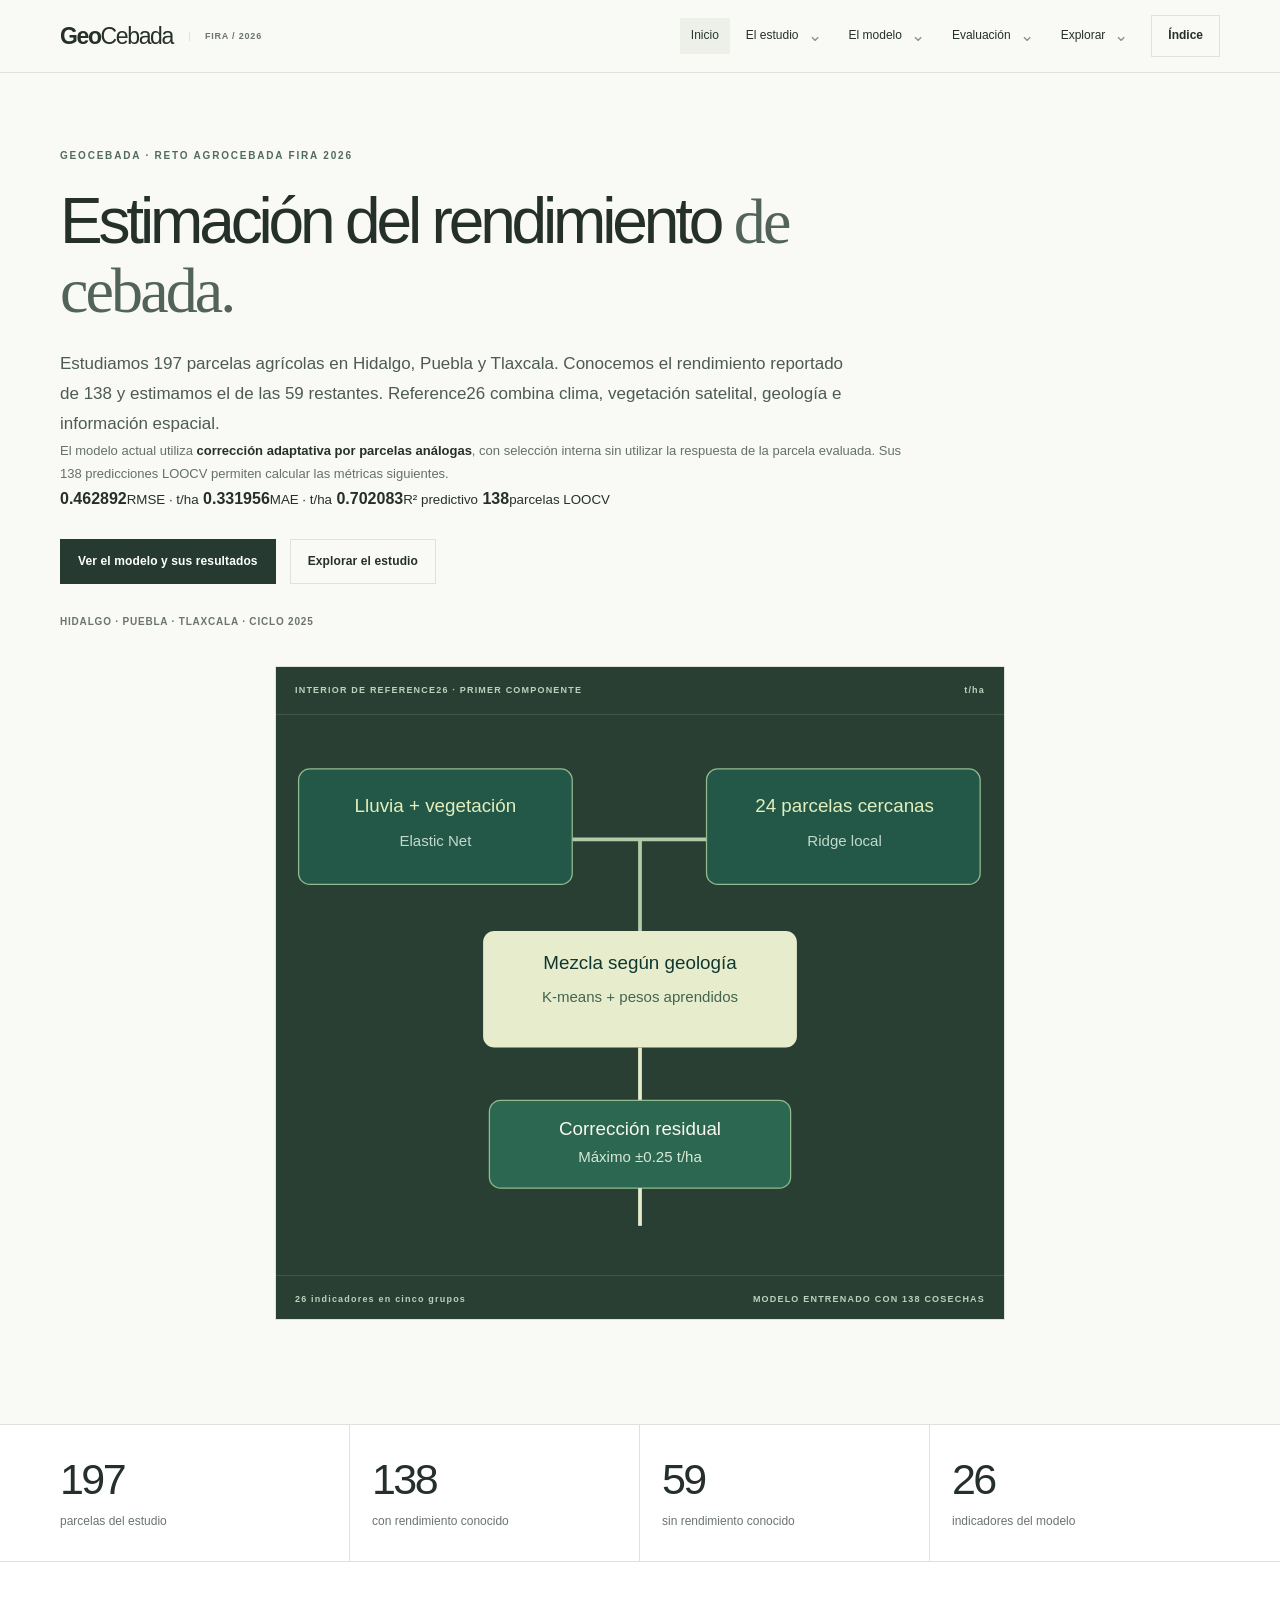
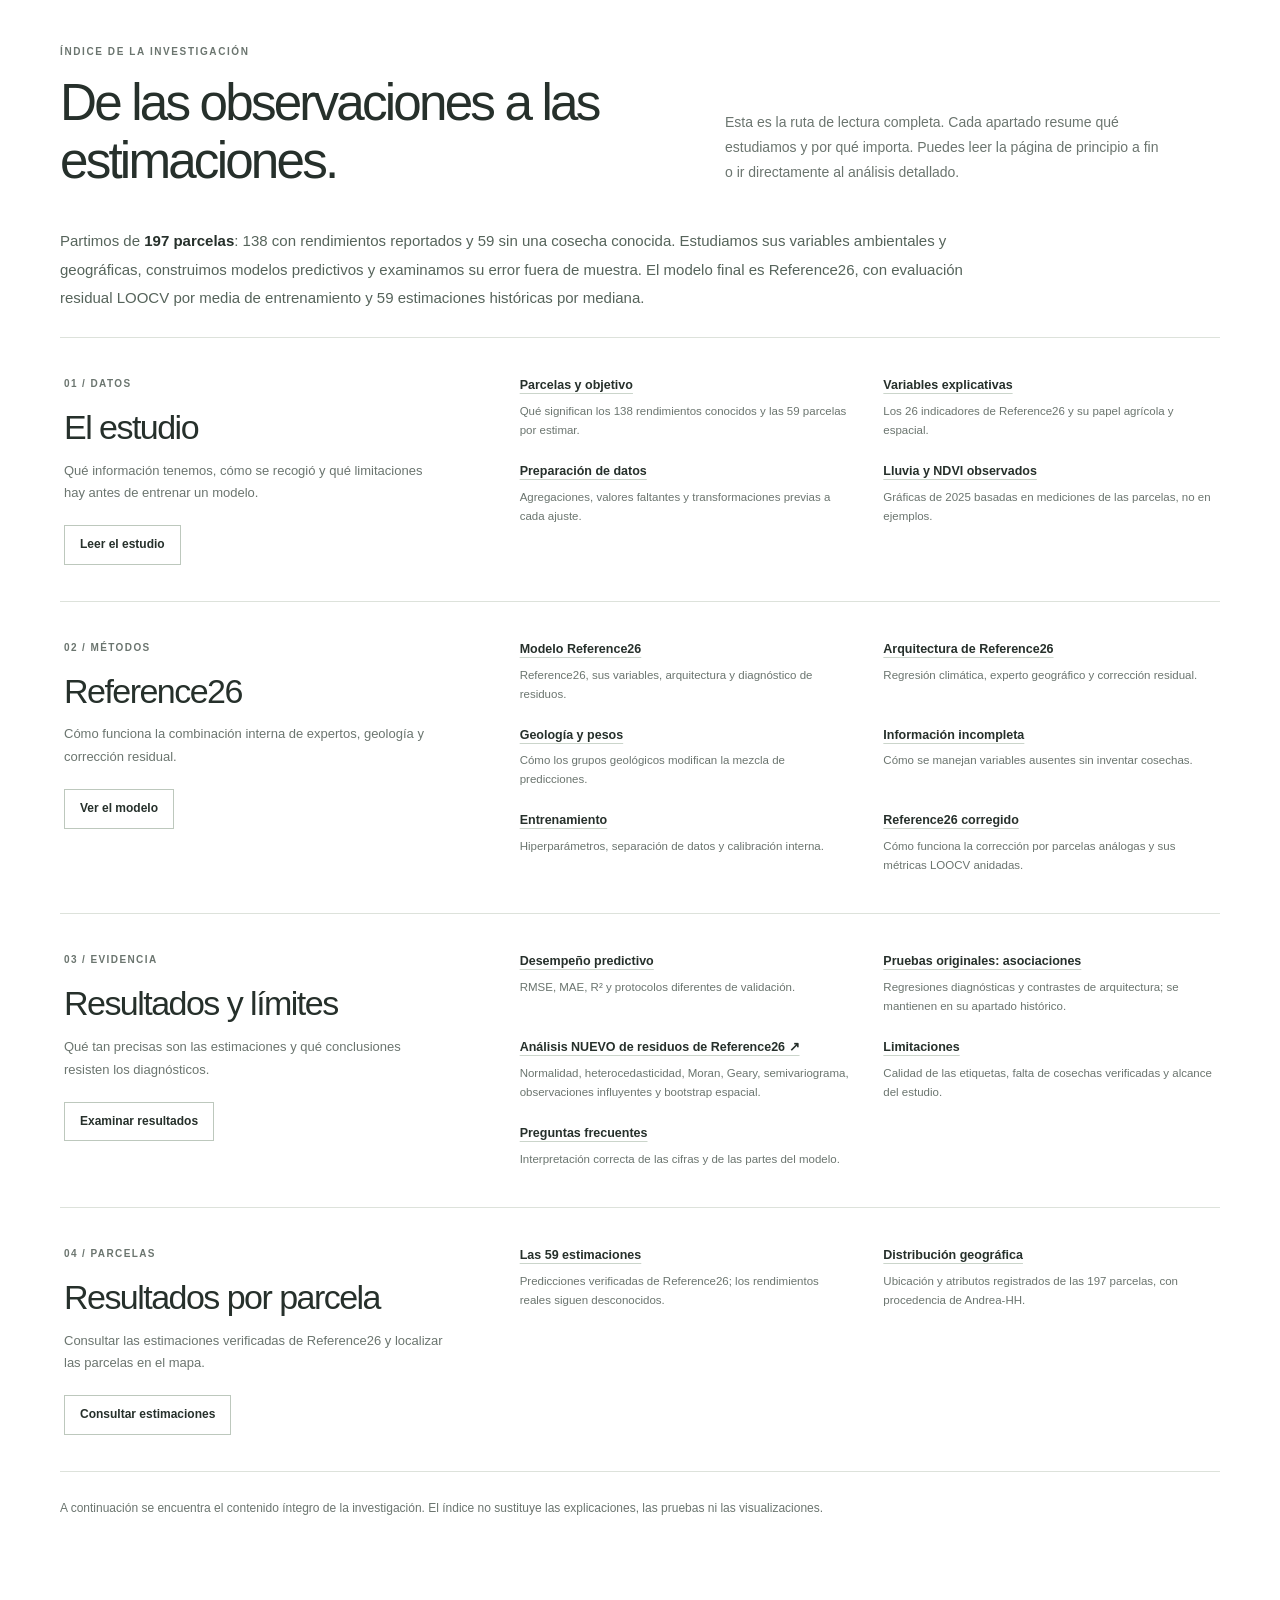
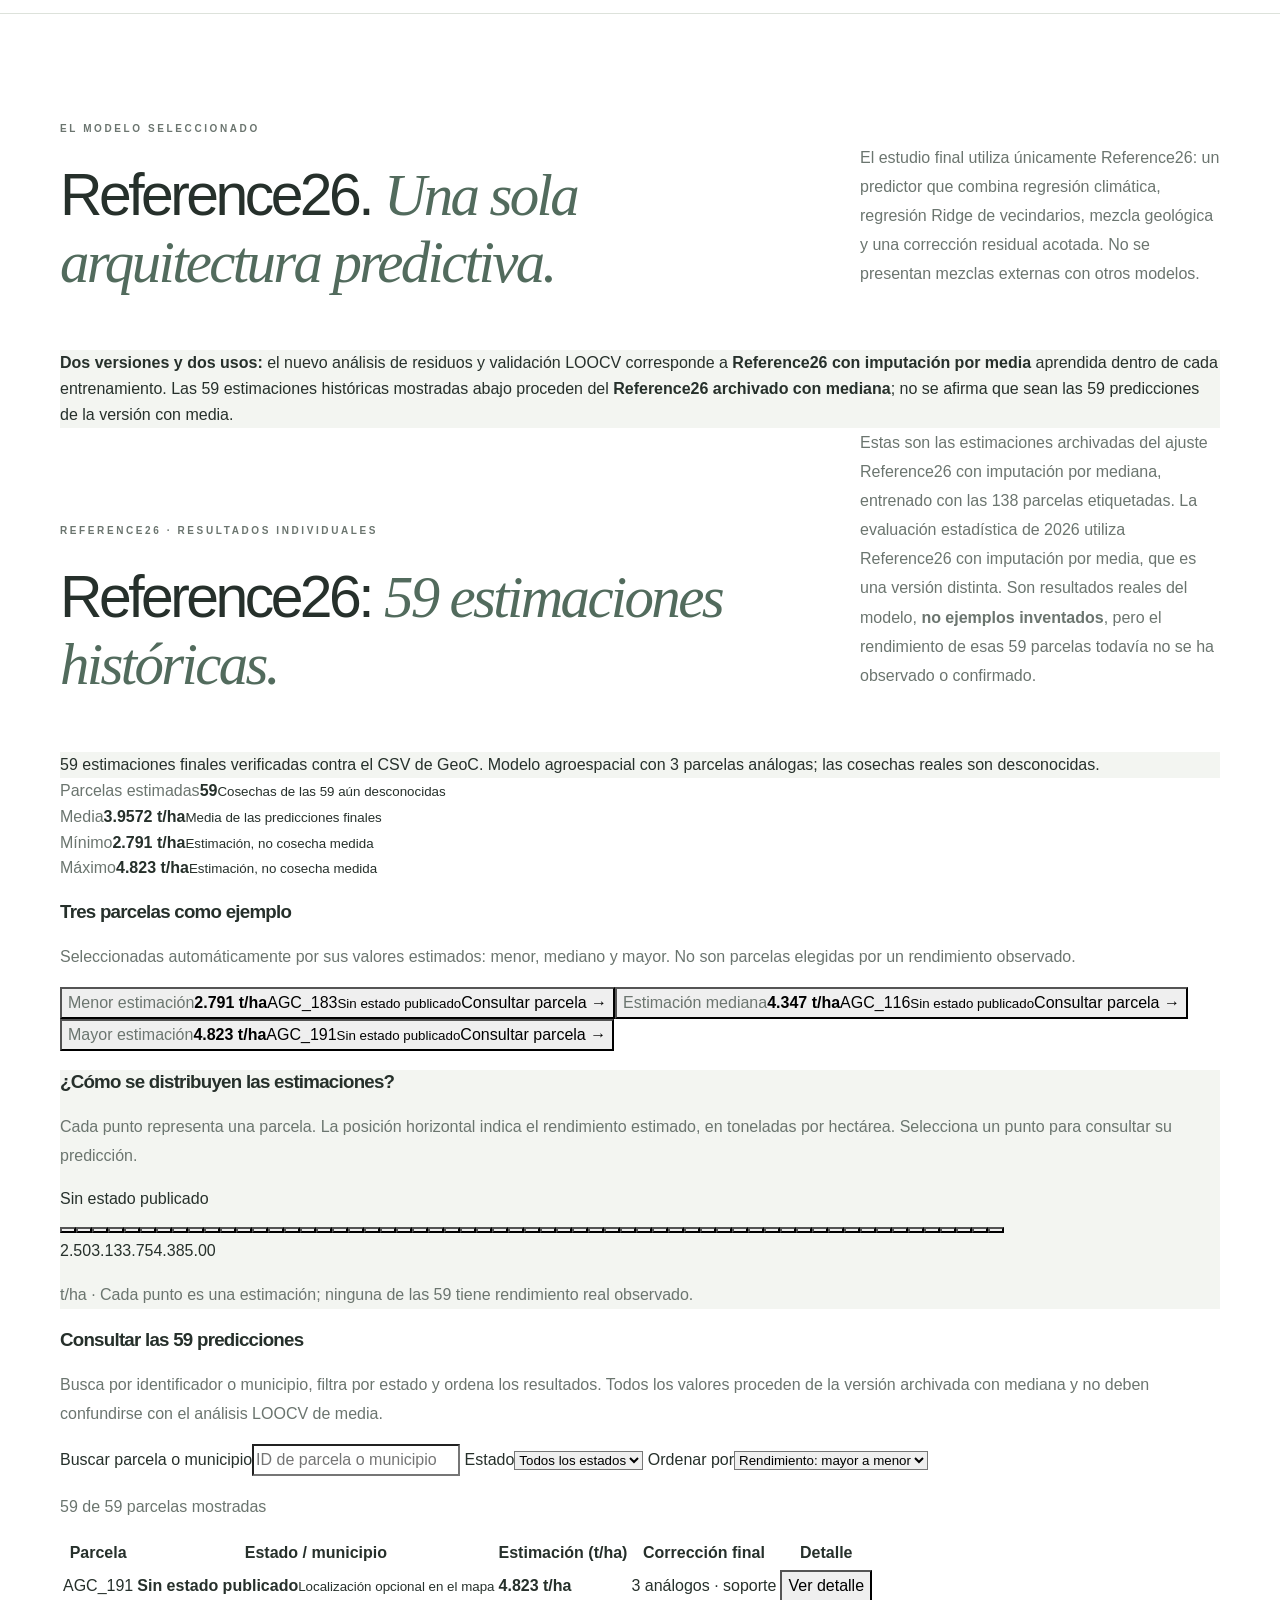
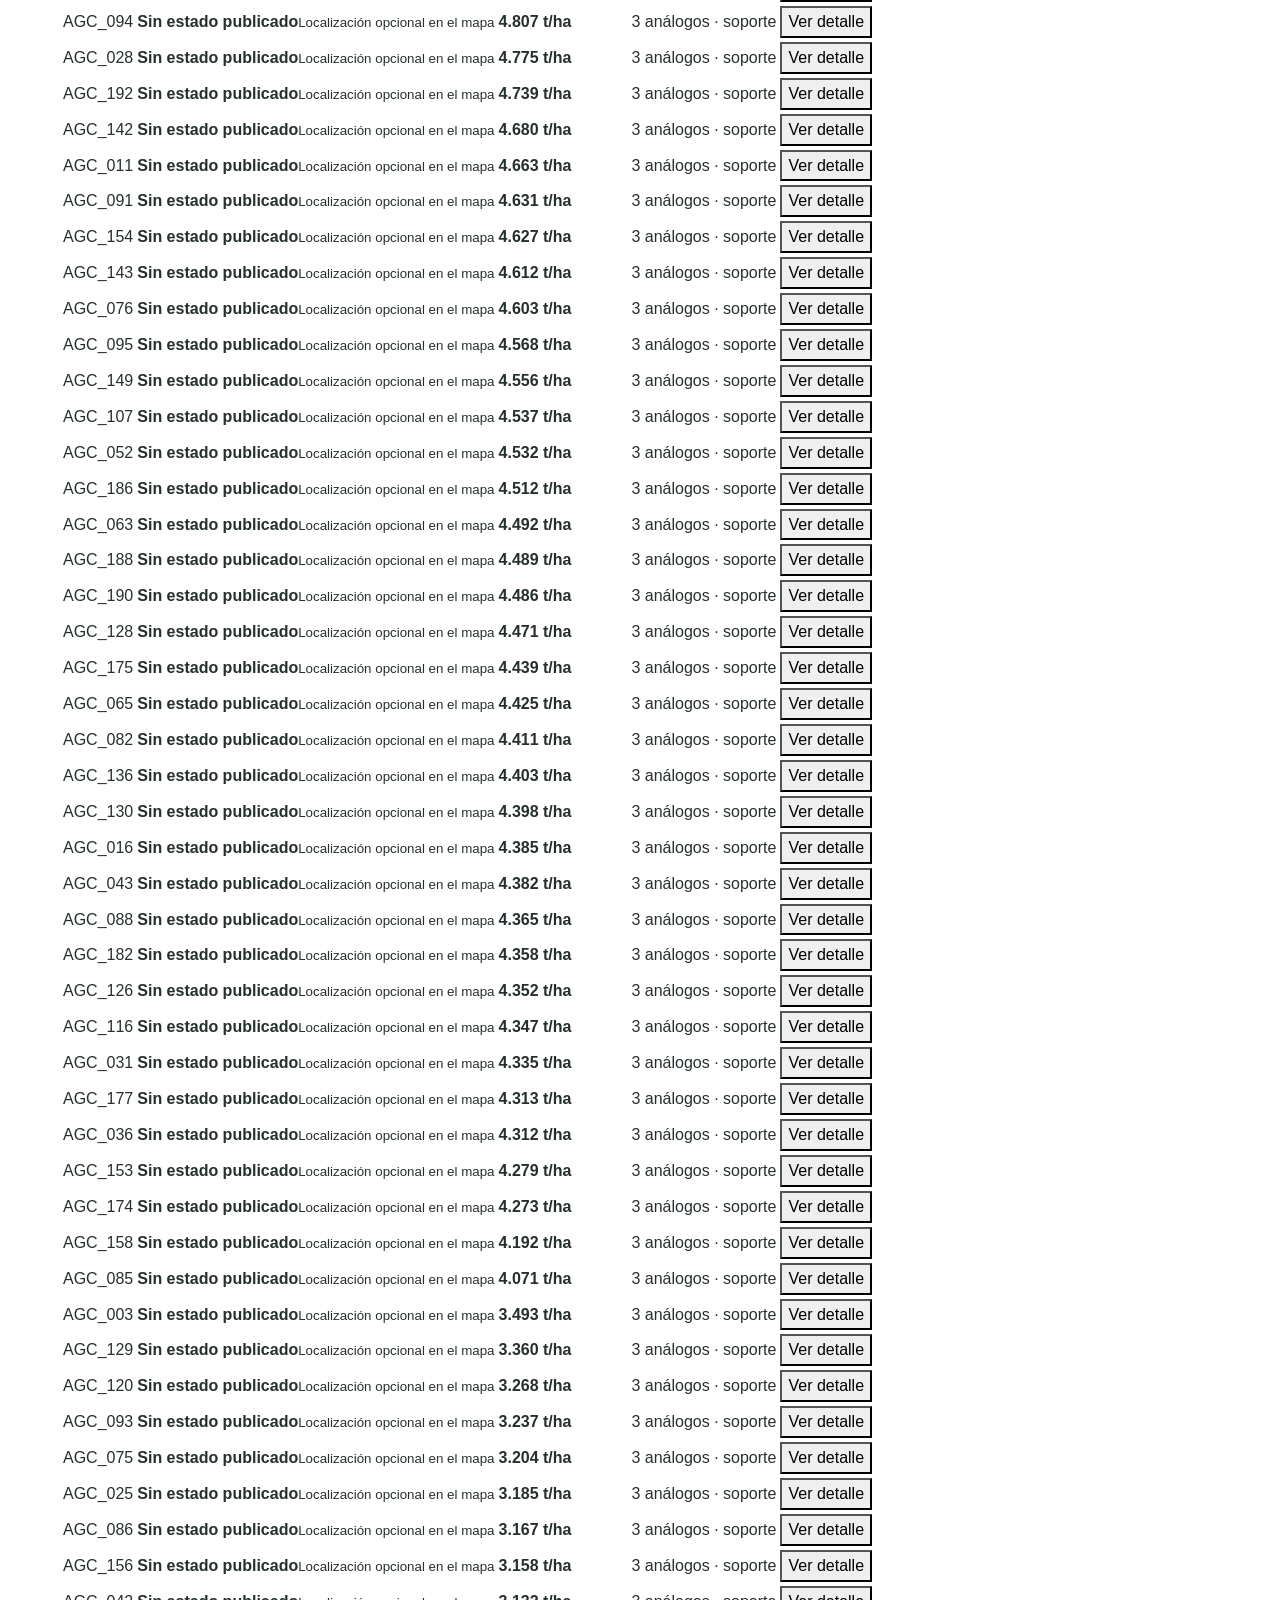
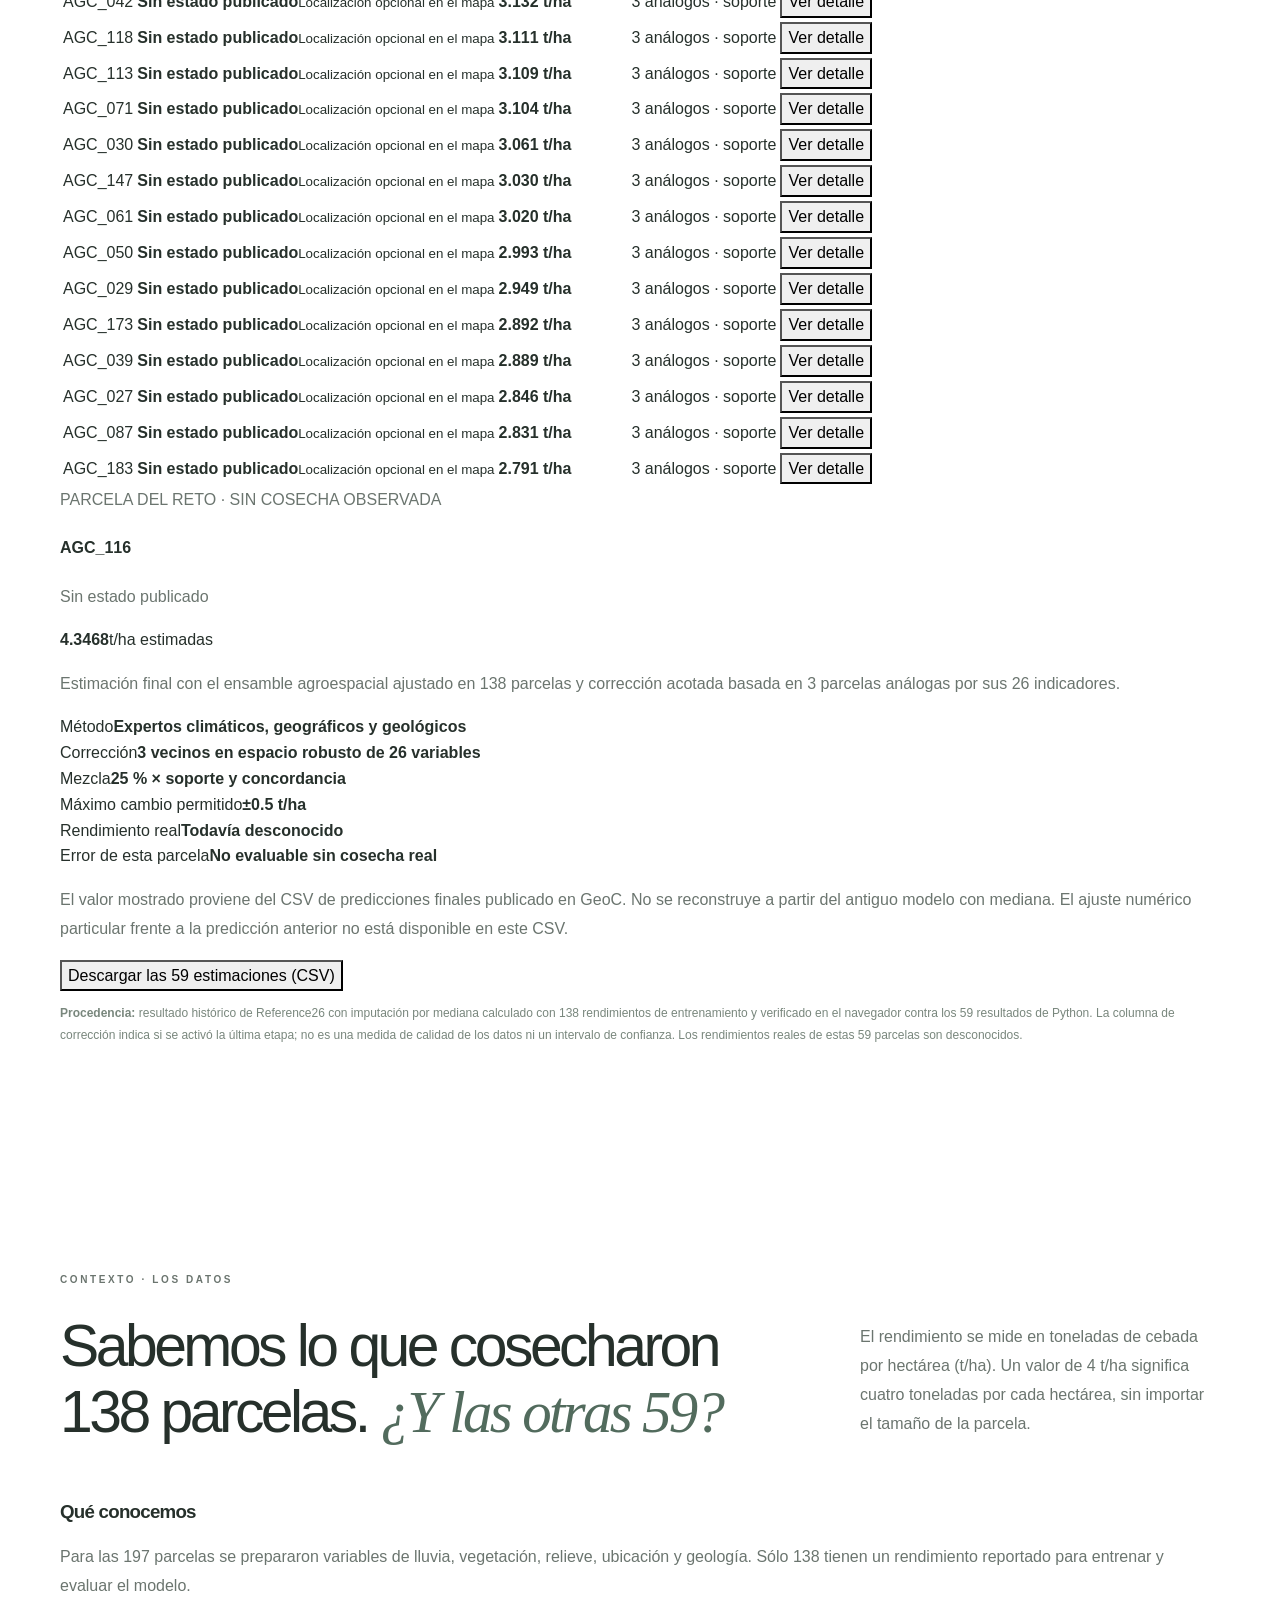
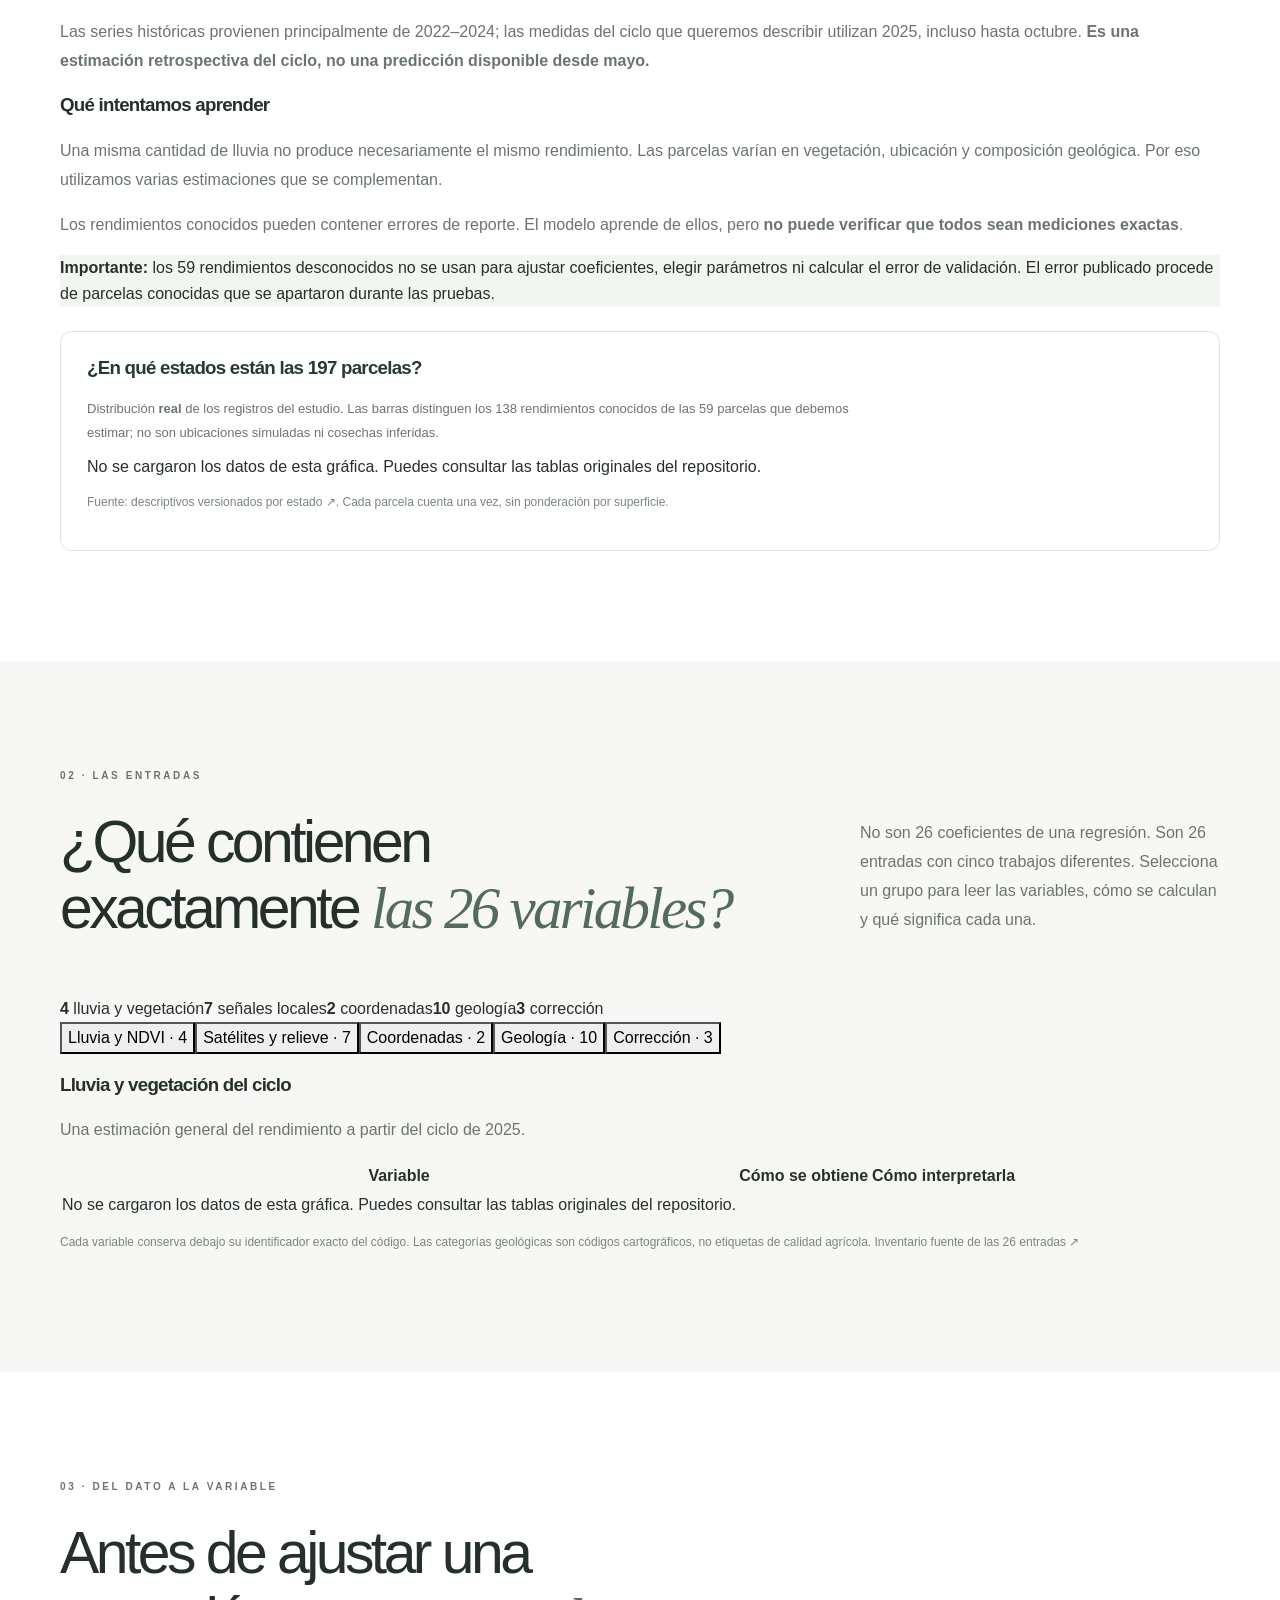
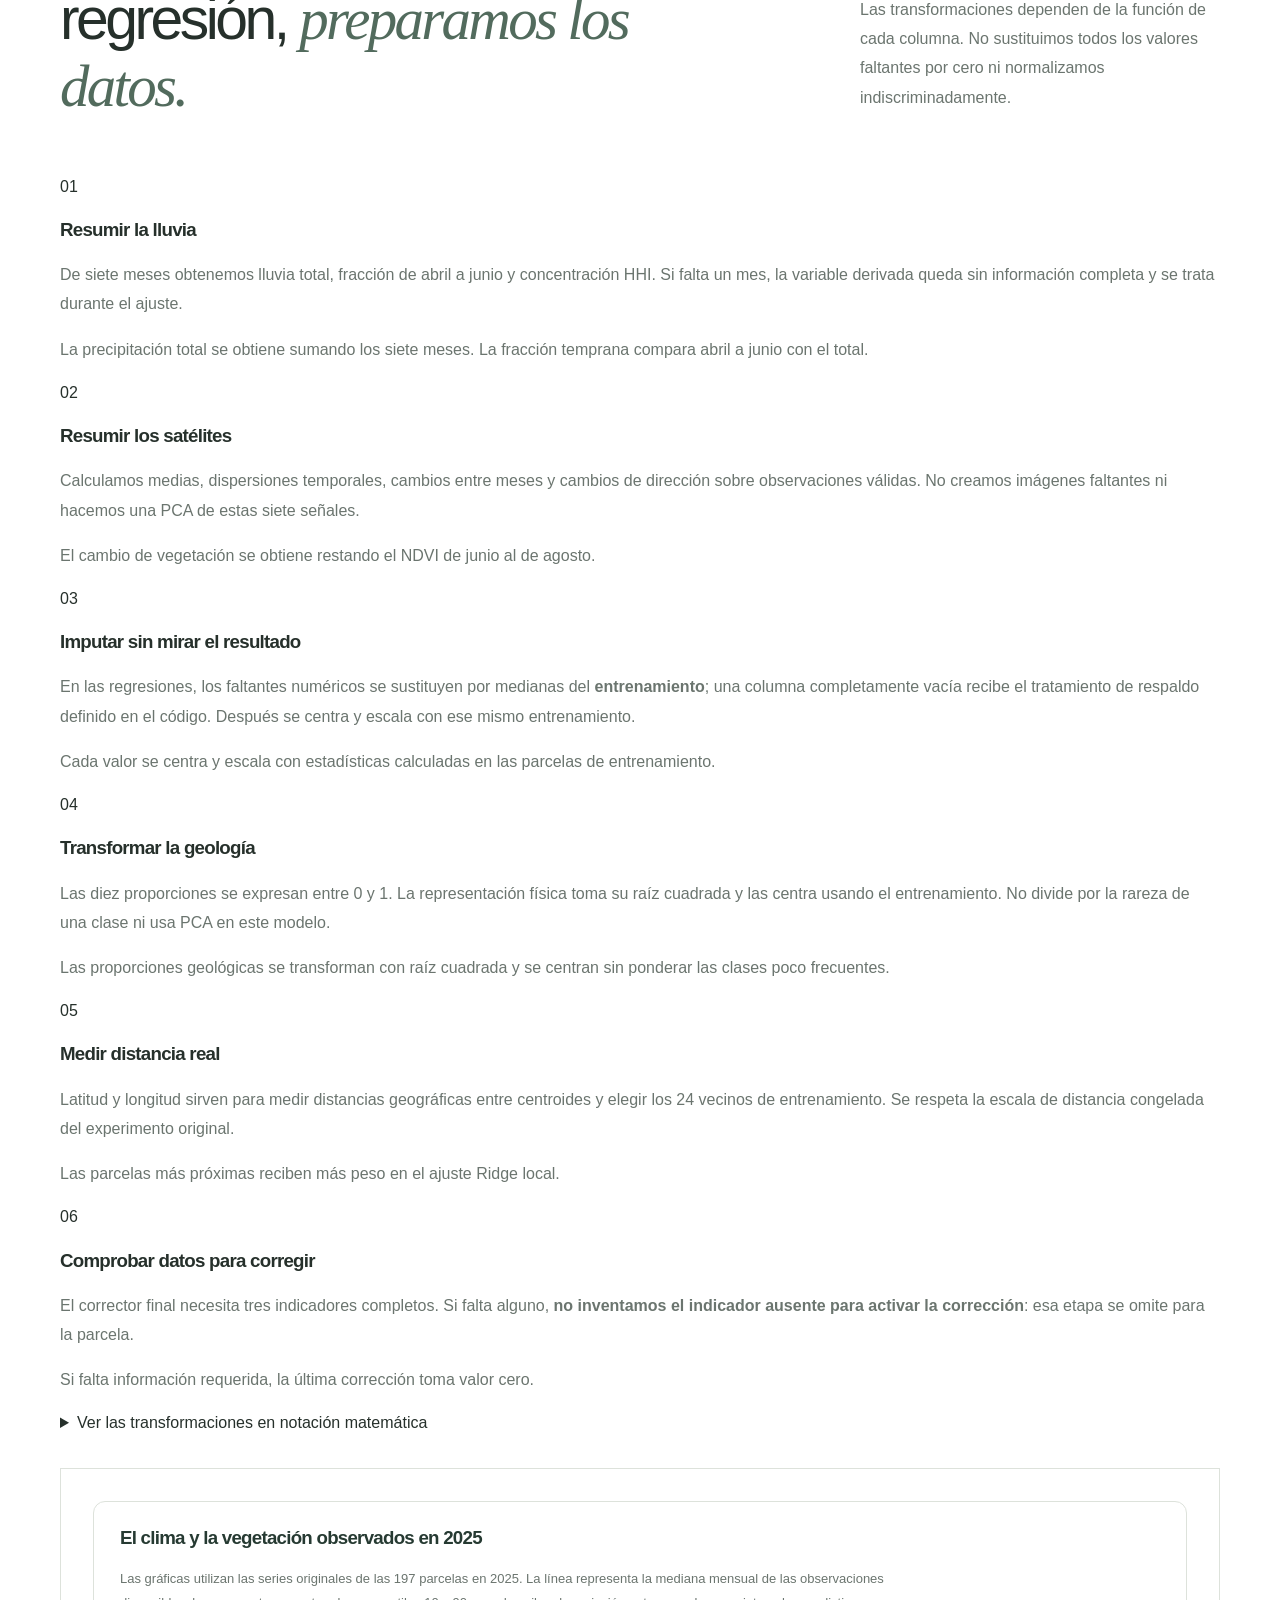
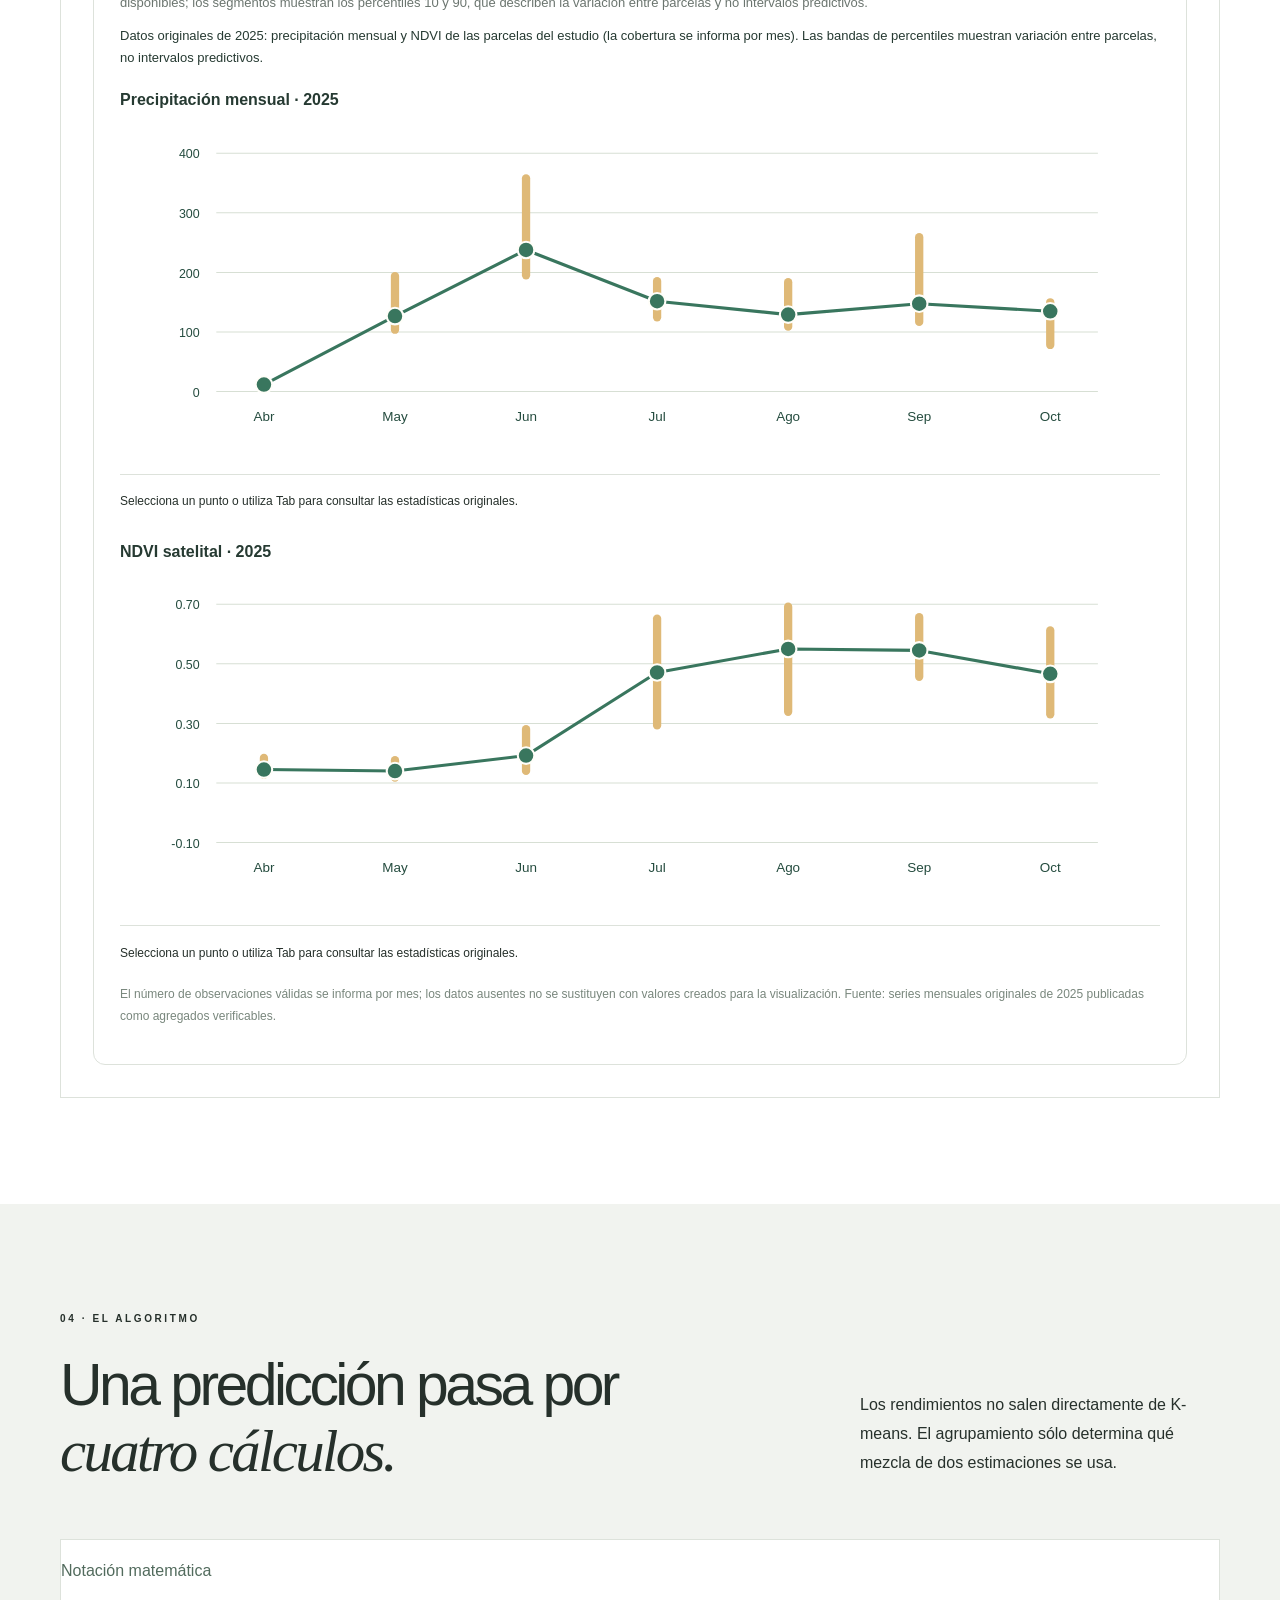
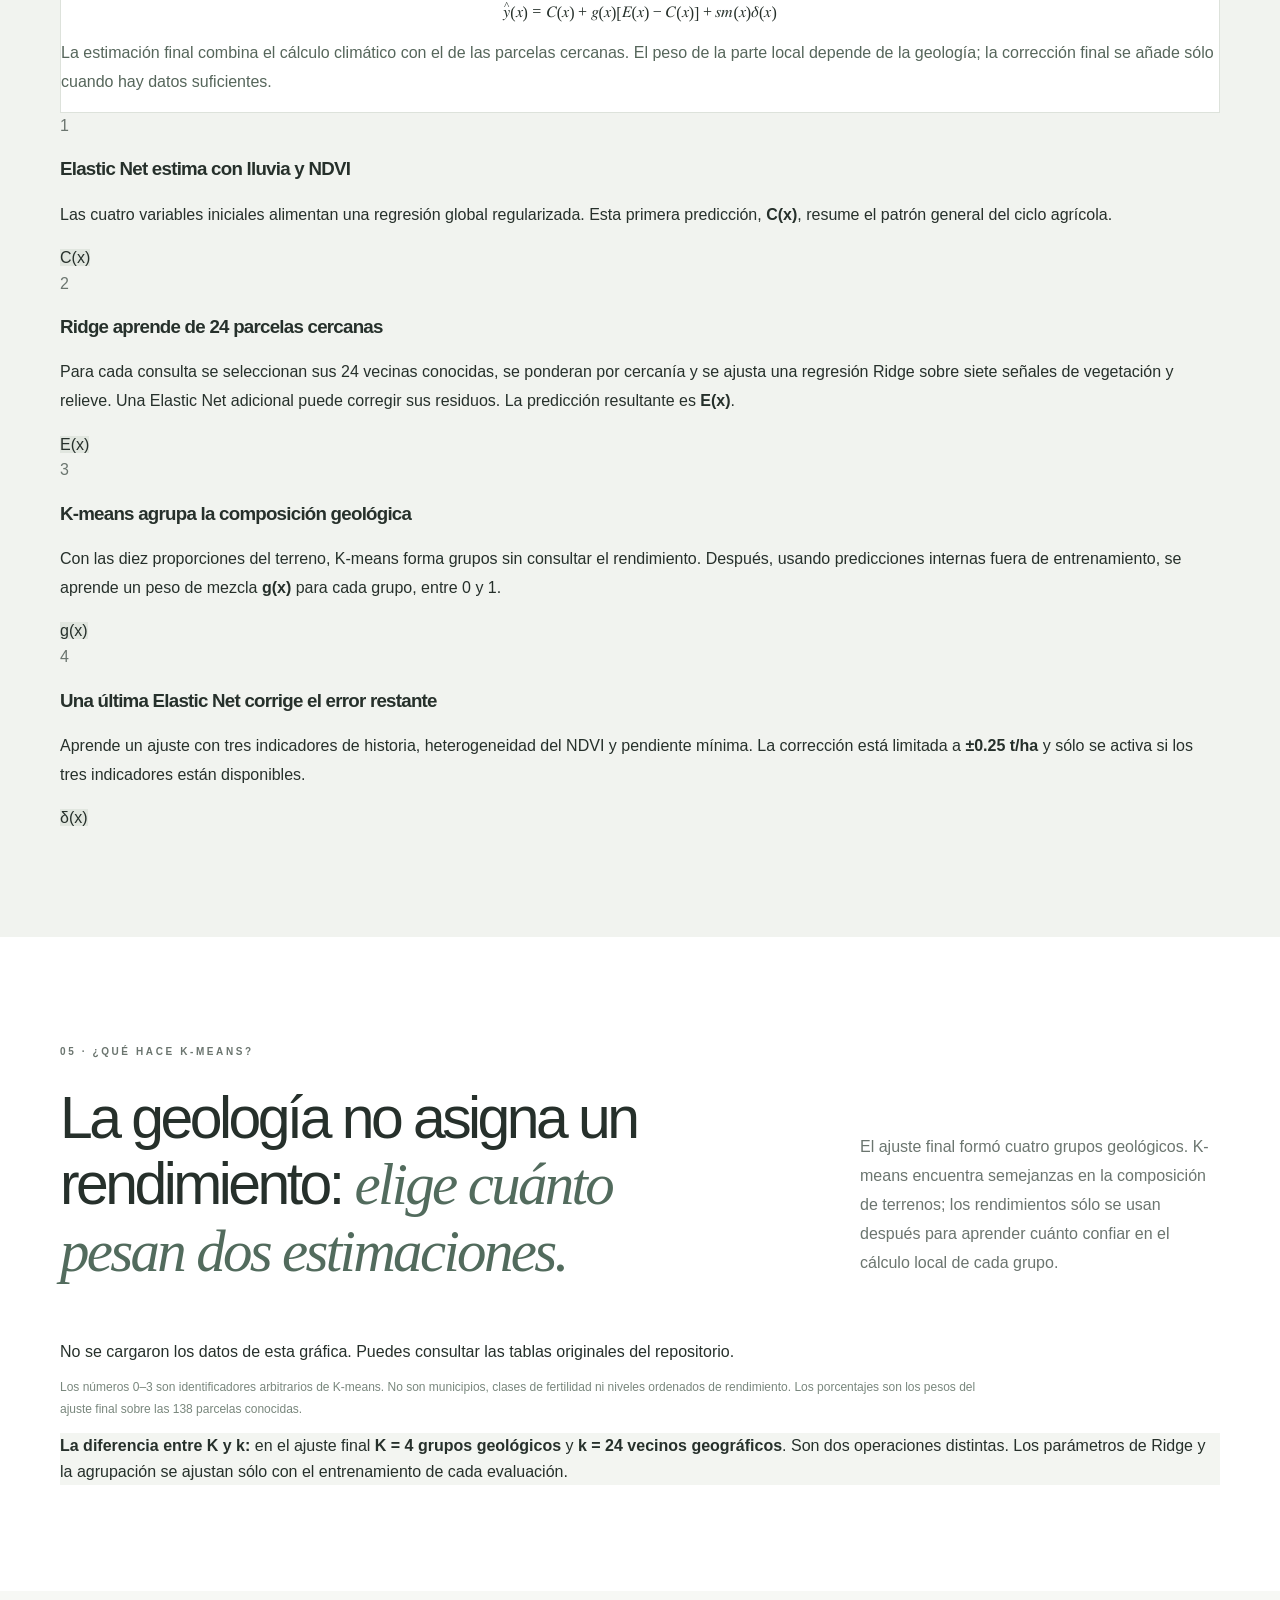
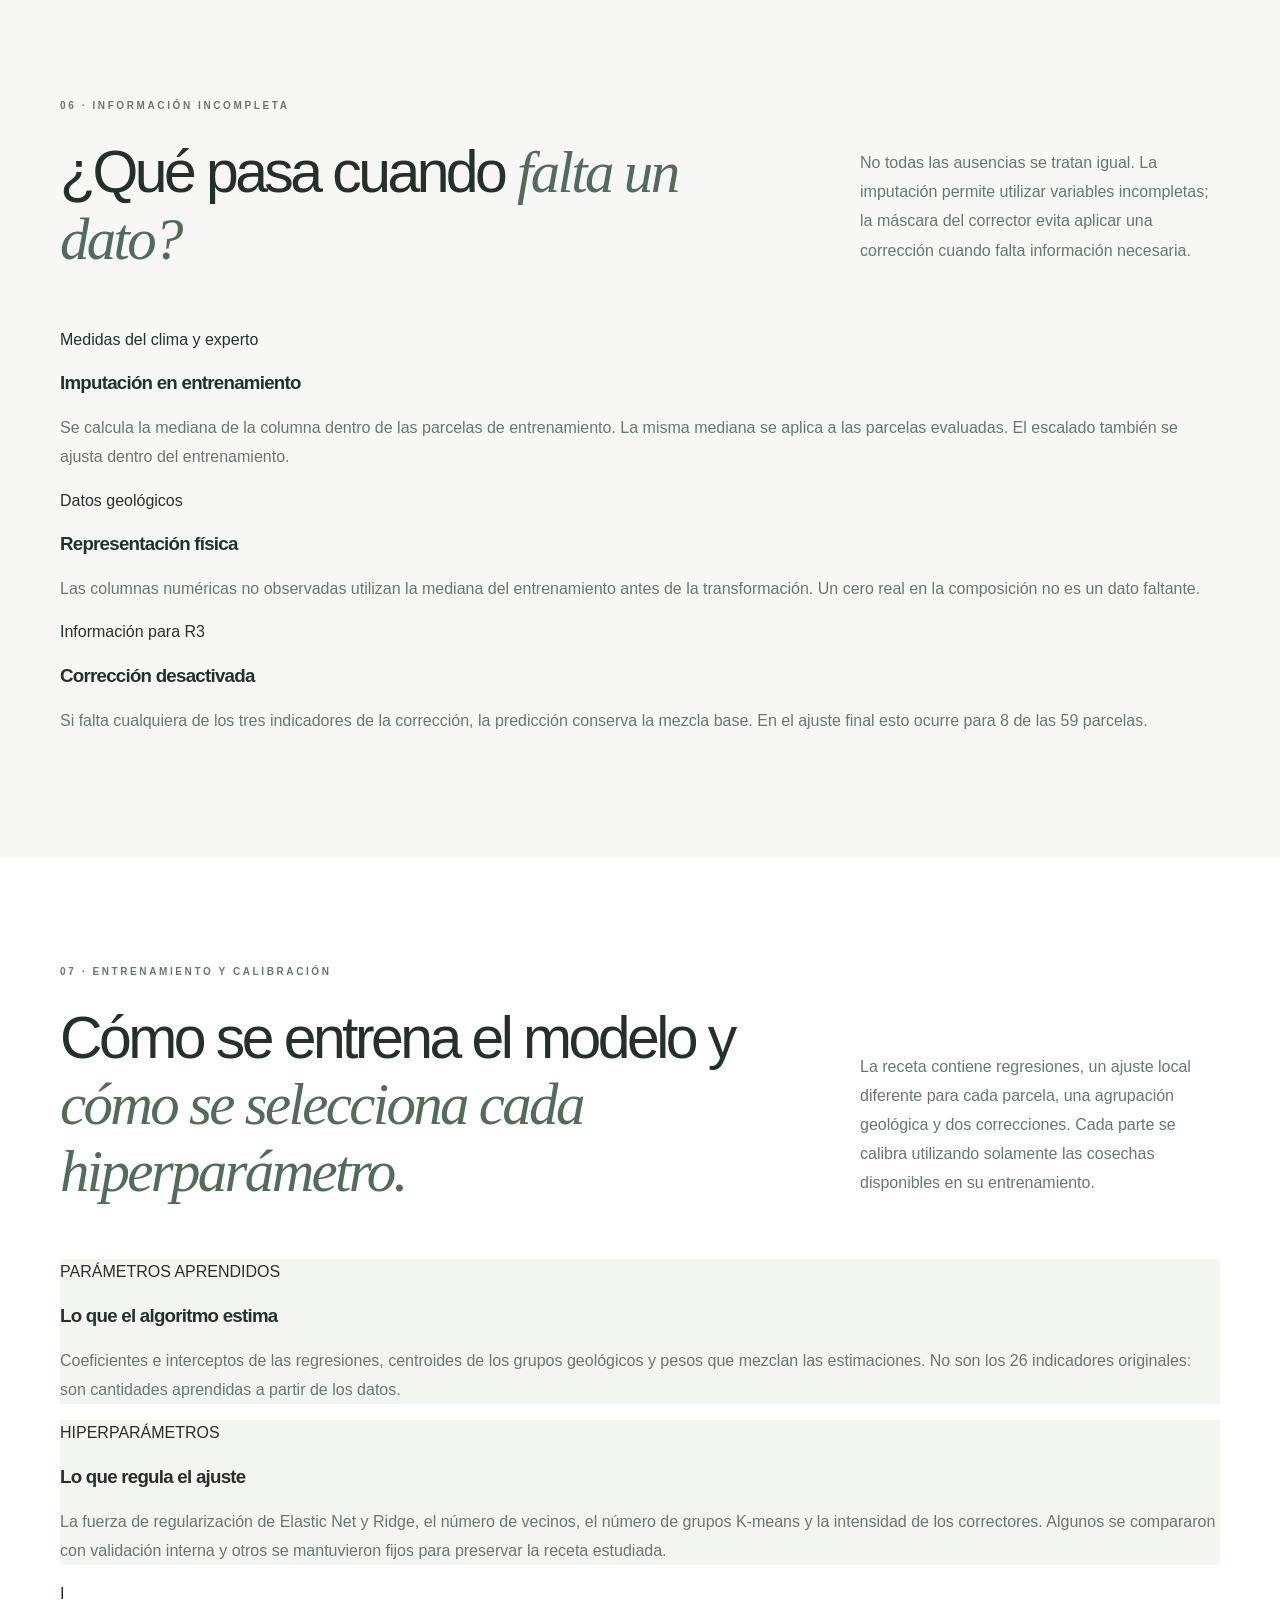
==== commit a30ee11e: "Make RawGitHack index show corrected-model summary and navigate within the same page" ====
--- a/site/index.html
+++ b/site/index.html
@@ -24,7 +24,7 @@
 <nav id="nav-links" class="nav-links" aria-label="Navegación principal">
 <a href="#inicio" class="nav-home">Inicio</a>
 <details class="nav-group"><summary>El estudio<span class="nav-chevron" aria-hidden="true">⌄</span></summary><div class="nav-popover"><p class="nav-popover-label">01 · CONTEXTO Y DATOS</p><a href="#datos">El problema y las parcelas</a><a href="#variables">Las 26 variables</a><a href="#preparacion">Preparación de datos</a><a href="#datos-reales">Clima y vegetación reales</a></div></details>
-<details class="nav-group"><summary>El modelo<span class="nav-chevron" aria-hidden="true">⌄</span></summary><div class="nav-popover"><p class="nav-popover-label">02 · MODELO REFERENCE26</p><a href="#ensamble">Modelo Reference26</a><a href="#arquitectura">Arquitectura Reference26</a><a href="#geologia">Geología y pesos</a><a href="#faltantes">Datos incompletos</a><a href="#ajuste">Entrenamiento y ajuste</a><a href="./modelo-corregido.html">Modelo validado y sus métricas</a></div></details>
+<details class="nav-group"><summary>El modelo<span class="nav-chevron" aria-hidden="true">⌄</span></summary><div class="nav-popover"><p class="nav-popover-label">02 · MODELO REFERENCE26</p><a href="#ensamble">Modelo Reference26</a><a href="#arquitectura">Arquitectura Reference26</a><a href="#geologia">Geología y pesos</a><a href="#faltantes">Datos incompletos</a><a href="#ajuste">Entrenamiento y ajuste</a><a href="#reference26-analog-cv">Modelo corregido: métricas LOOCV</a></div></details>
 <details class="nav-group"><summary>Evaluación<span class="nav-chevron" aria-hidden="true">⌄</span></summary><div class="nav-popover"><p class="nav-popover-label">03 · EVIDENCIA Y ALCANCE</p><a href="#resultados">Resultados y métricas</a><a href="#pruebas">Pruebas anteriores: asociaciones</a><a href="#estadisticas-finales">Nuevo: diagnóstico de residuos LOOCV</a><a href="#limites">Limitaciones</a><a href="#preguntas">Preguntas frecuentes</a></div></details>
 <details class="nav-group"><summary>Explorar<span class="nav-chevron" aria-hidden="true">⌄</span></summary><div class="nav-popover"><p class="nav-popover-label">04 · HERRAMIENTAS</p><a href="#predicciones-59">Las 59 estimaciones</a><a href="#mapa-interactivo">Mapa interactivo</a></div></details>
 <a href="#recorrido" class="nav-action">Índice</a>
@@ -36,8 +36,14 @@
 <p class="eyebrow hero-eyebrow">GEOCEBADA · RETO AGROCEBADA FIRA 2026</p>
 <h1>Estimación del rendimiento <em>de cebada.</em></h1>
 <p class="hero-description">Estudiamos 197 parcelas agrícolas en Hidalgo, Puebla y Tlaxcala. Conocemos el rendimiento reportado de 138 y estimamos el de las 59 restantes. Reference26 combina clima, vegetación satelital, geología e información espacial.</p>
-<p class="hero-description minor-intro">Conoce el <strong>modelo de corrección adaptativa por parcelas análogas</strong>: metodología, 138 predicciones LOOCV auténticas, métricas de error y límites de validación.</p>
-<div class="hero-actions"><a class="primary-cta" href="./modelo-corregido.html">Ver el modelo y sus resultados</a><a class="secondary-cta" href="#recorrido">Explorar el estudio</a></div>
+<p class="hero-description minor-intro">El modelo actual utiliza <strong>corrección adaptativa por parcelas análogas</strong>, con selección interna sin utilizar la respuesta de la parcela evaluada. Sus 138 predicciones LOOCV permiten calcular las métricas siguientes.</p>
+<div class="hero-new-model-summary" role="group" aria-label="Métricas del modelo corregido, 138 predicciones reales LOOCV">
+  <span><strong>0.462892</strong><small>RMSE · t/ha</small></span>
+  <span><strong>0.331956</strong><small>MAE · t/ha</small></span>
+  <span><strong>0.702083</strong><small>R² predictivo</small></span>
+  <span><strong>138</strong><small>parcelas LOOCV</small></span>
+</div>
+<div class="hero-actions"><a class="primary-cta" href="#reference26-analog-cv">Ver el modelo y sus resultados</a><a class="secondary-cta" href="#recorrido">Explorar el estudio</a></div>
 <p class="hero-metadata">HIDALGO · PUEBLA · TLAXCALA · CICLO 2025</p>
 </div>
 <div class="hero-visual model-visual" aria-label="Esquema de etapas de Reference26: Regresión local con mezcla geológica"><div class="visual-header"><span>INTERIOR DE REFERENCE26 · PRIMER COMPONENTE</span><span>t/ha</span></div>
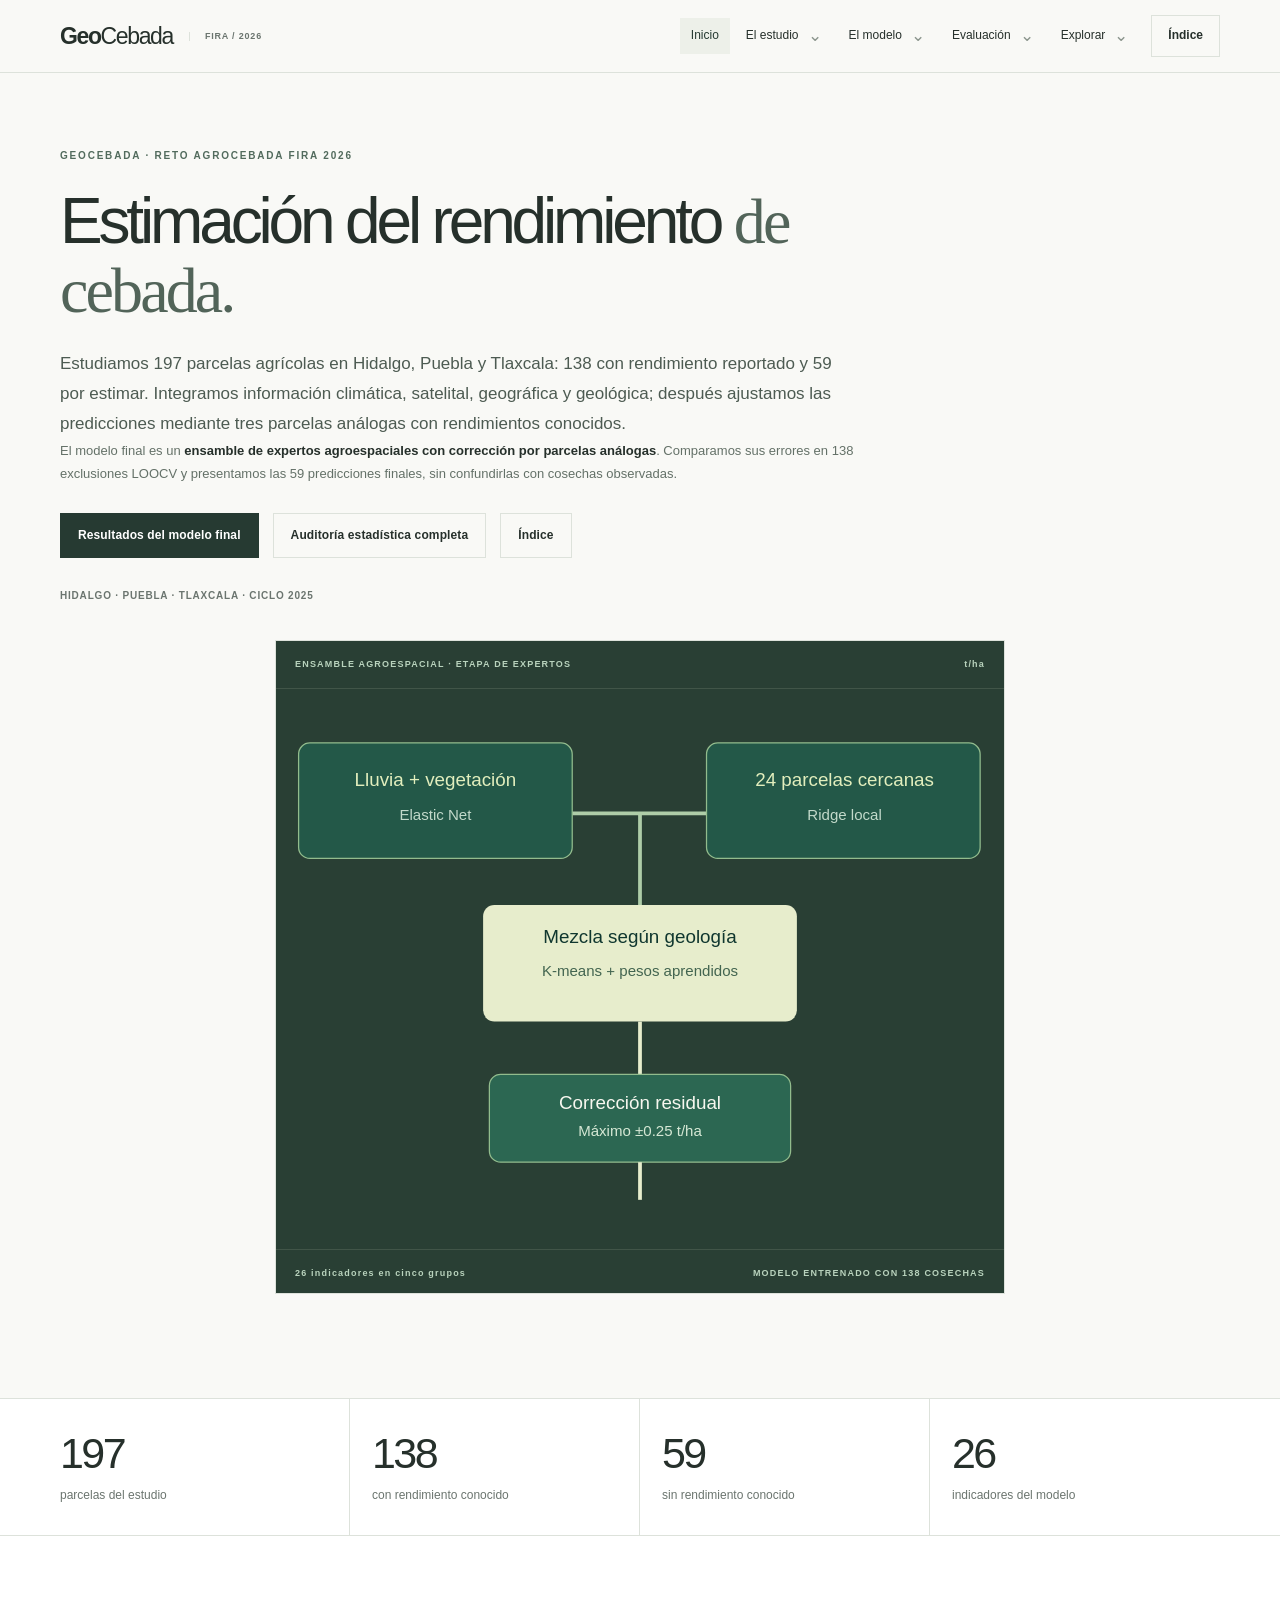
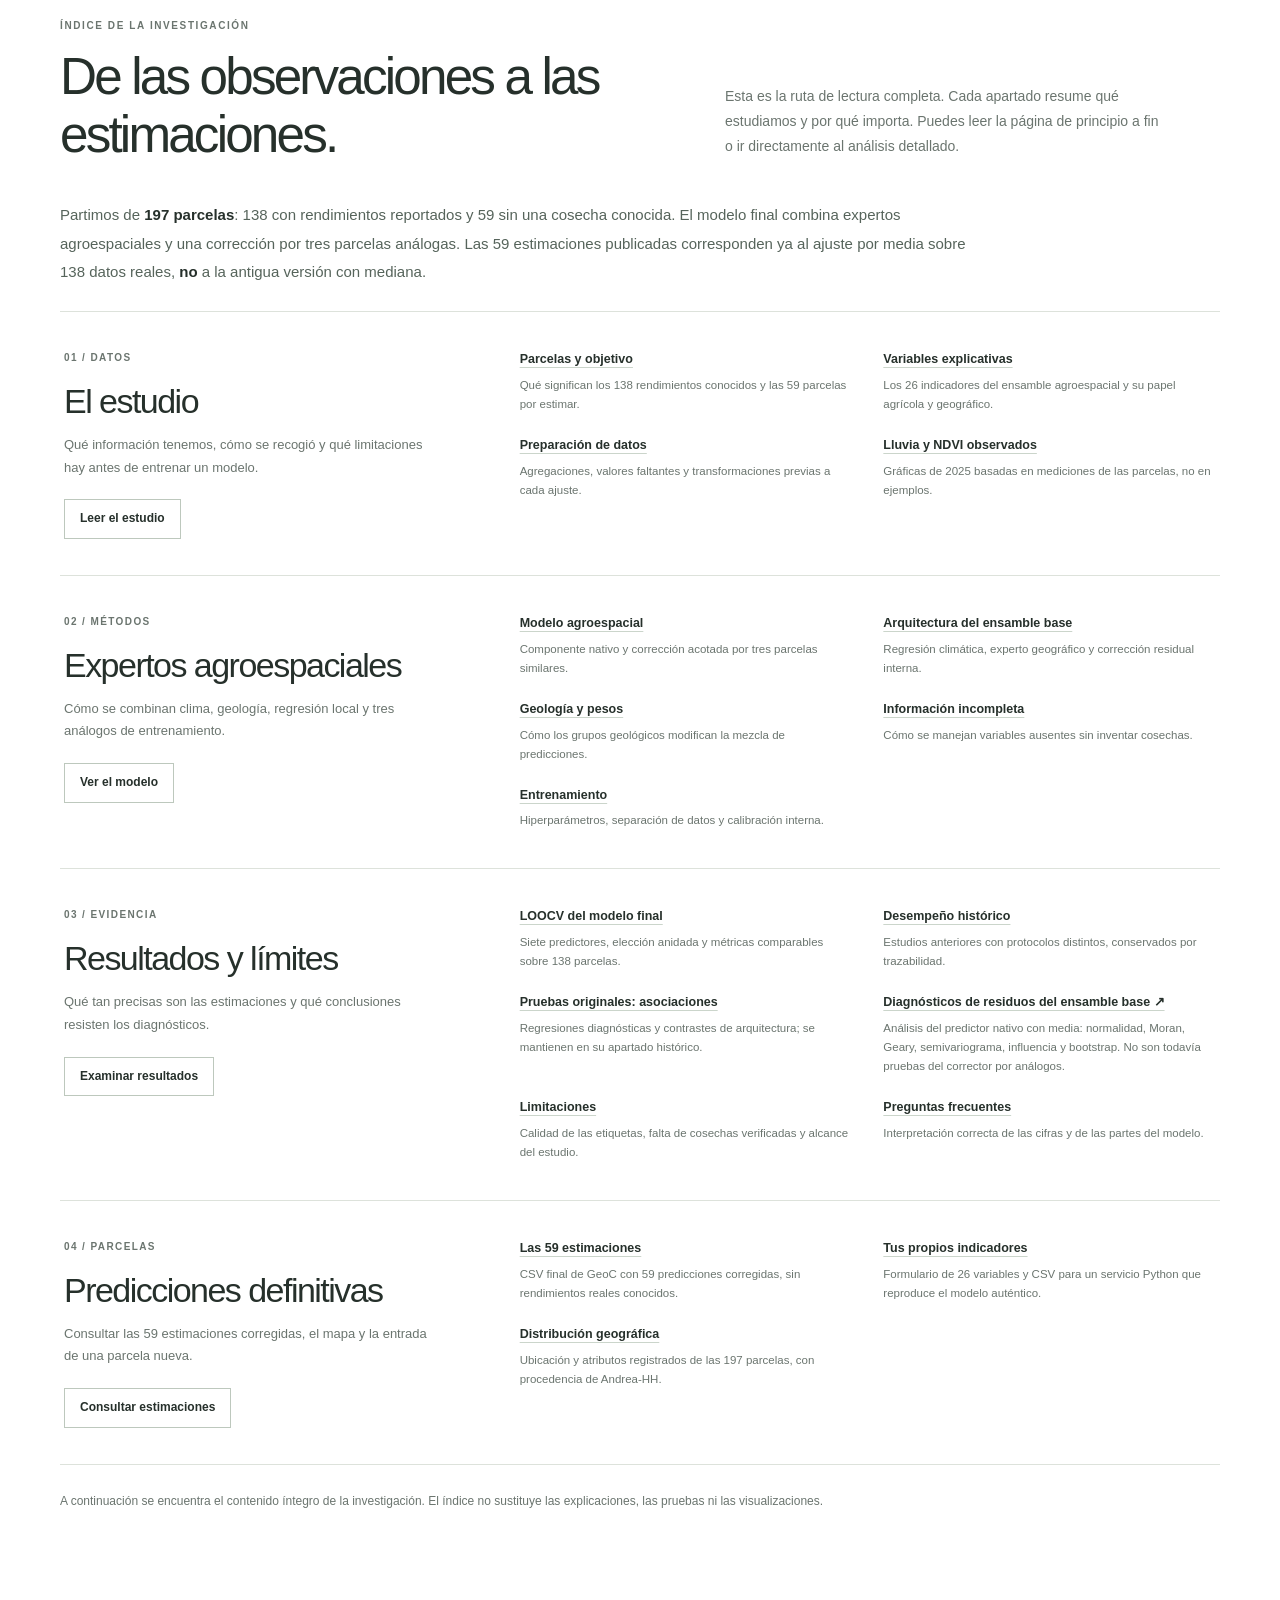
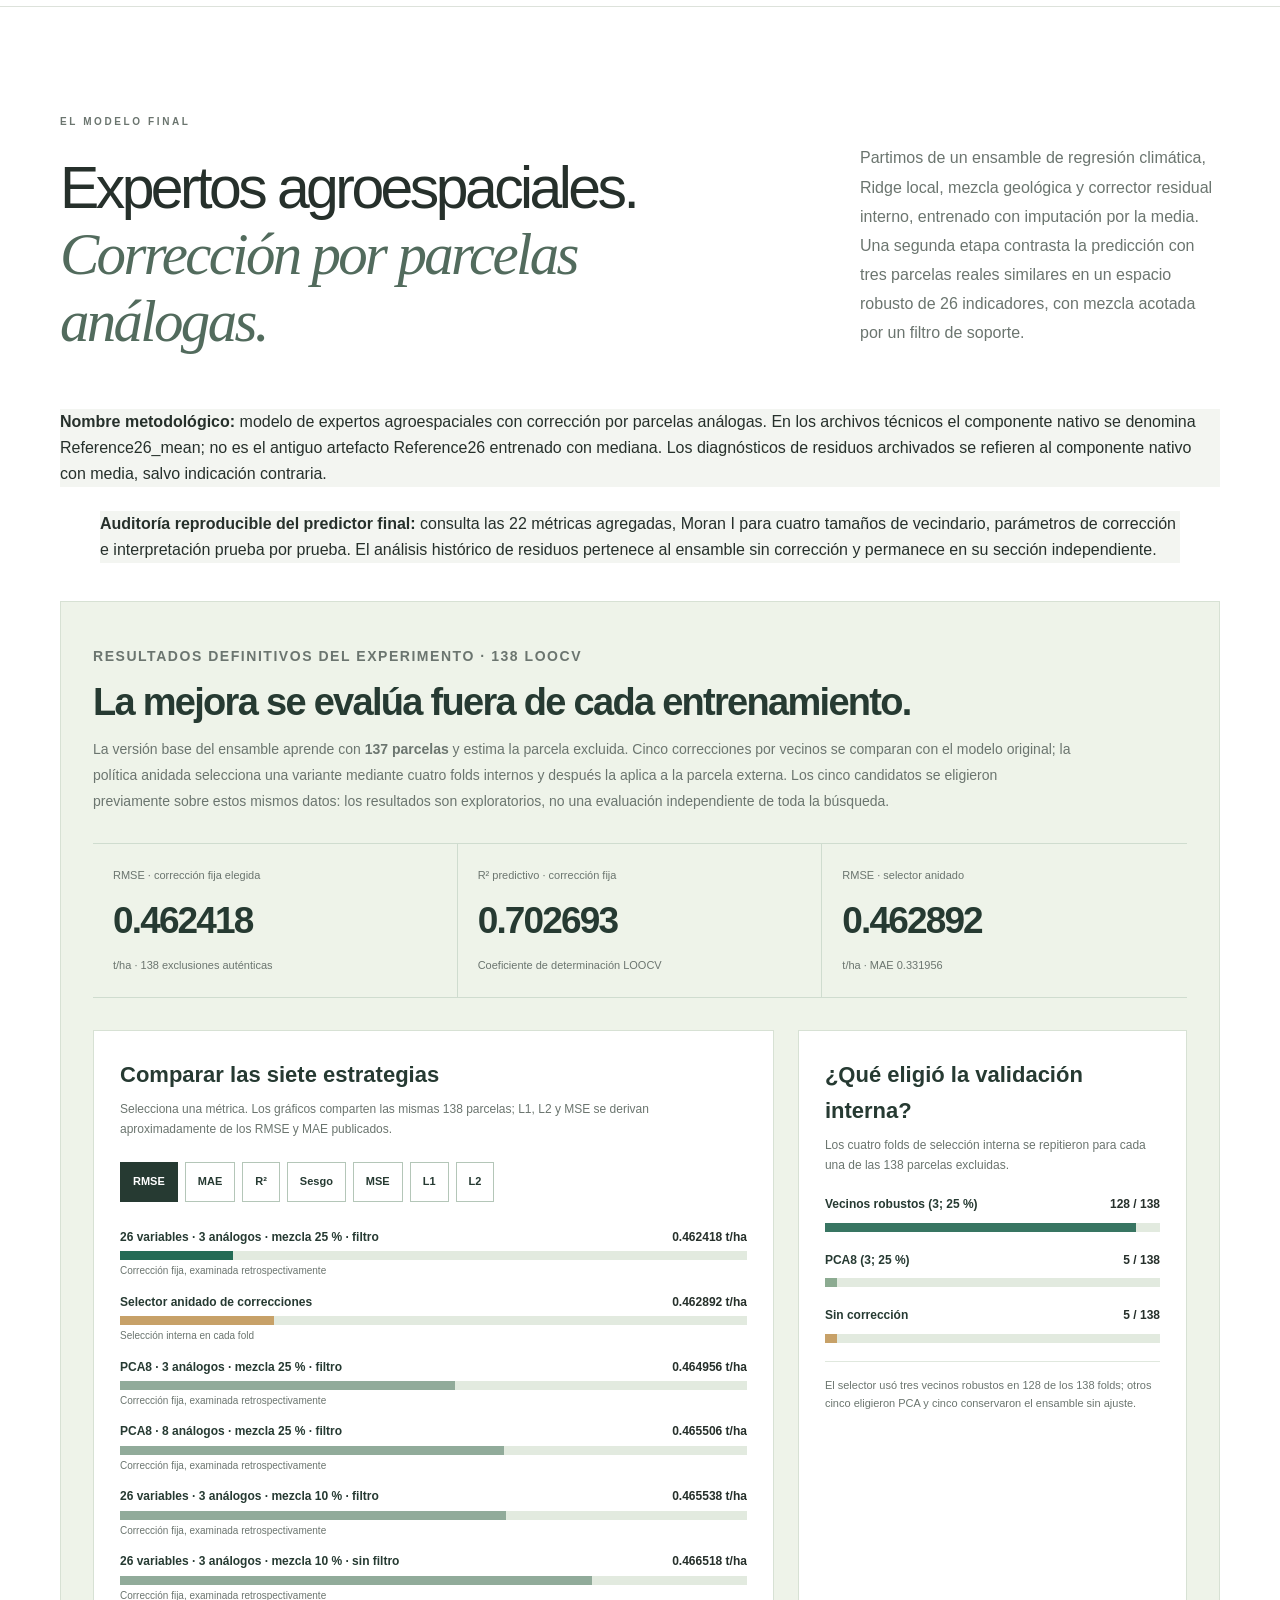
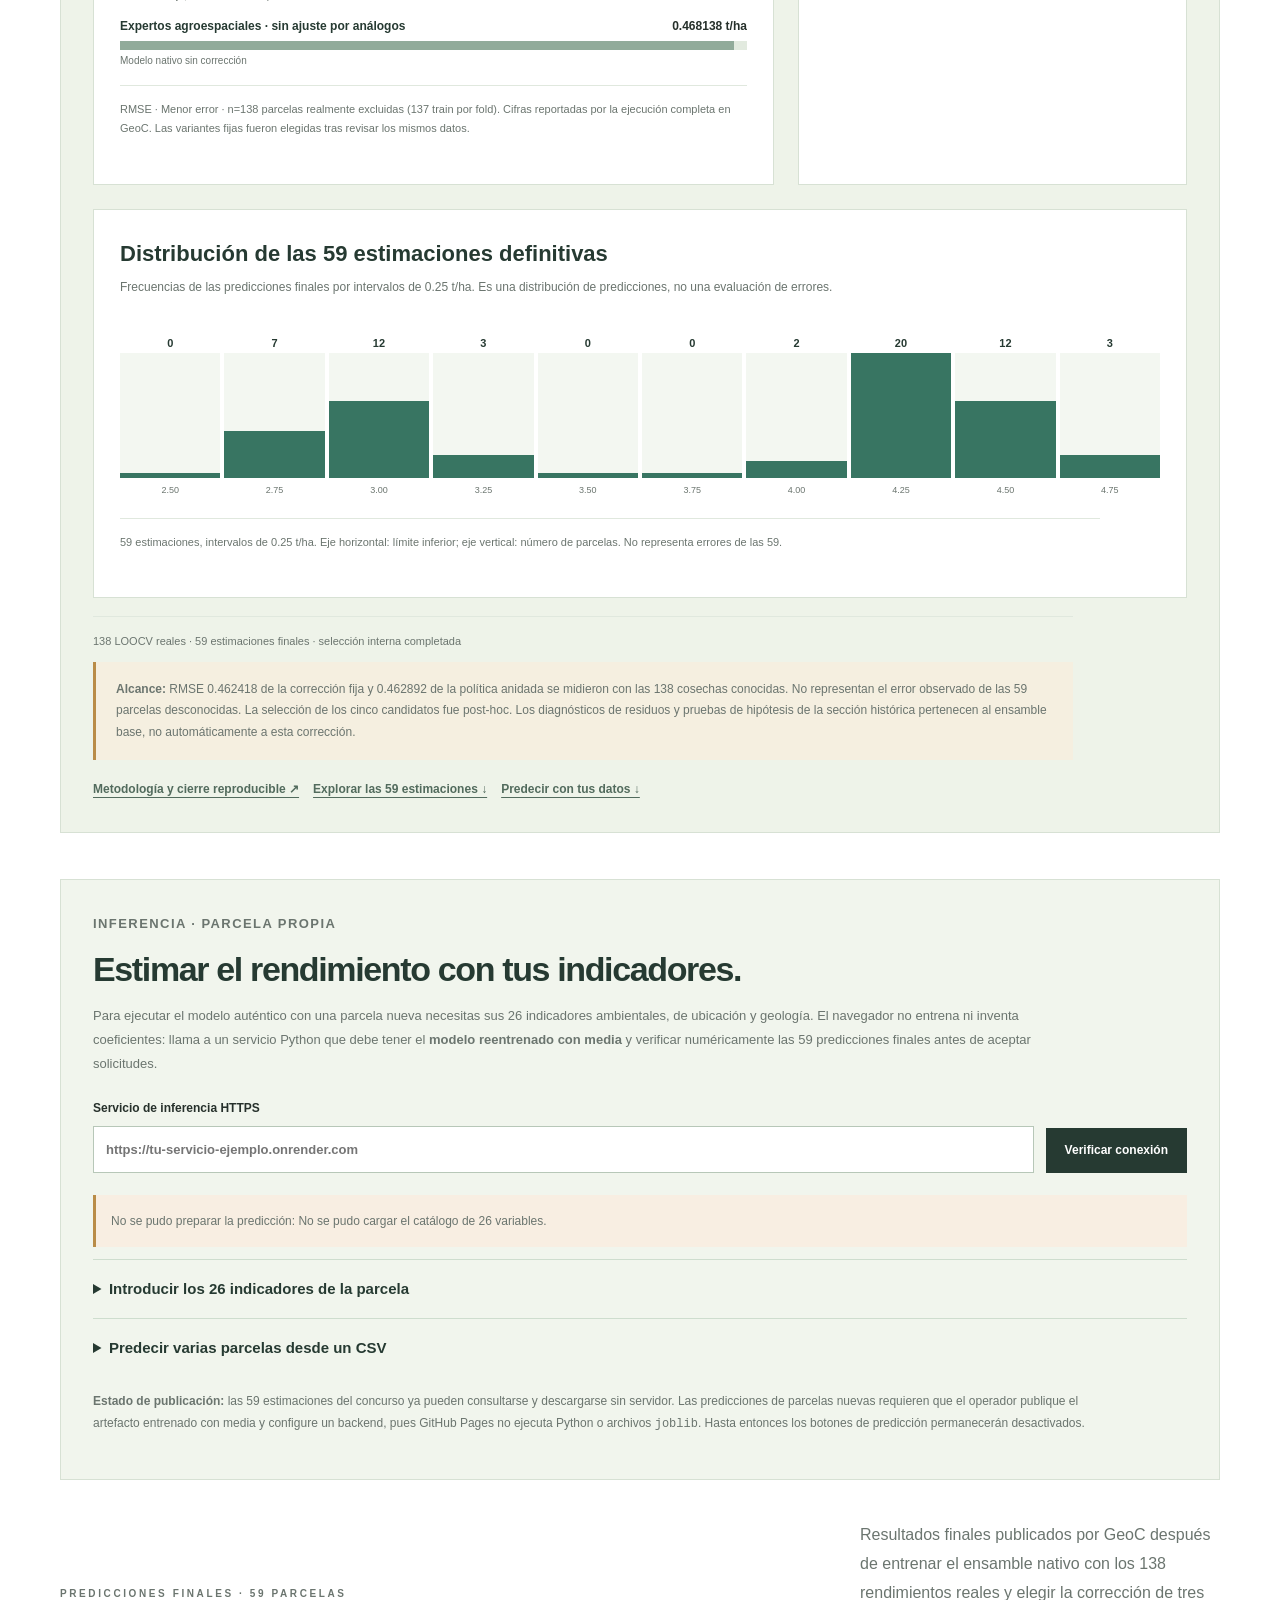
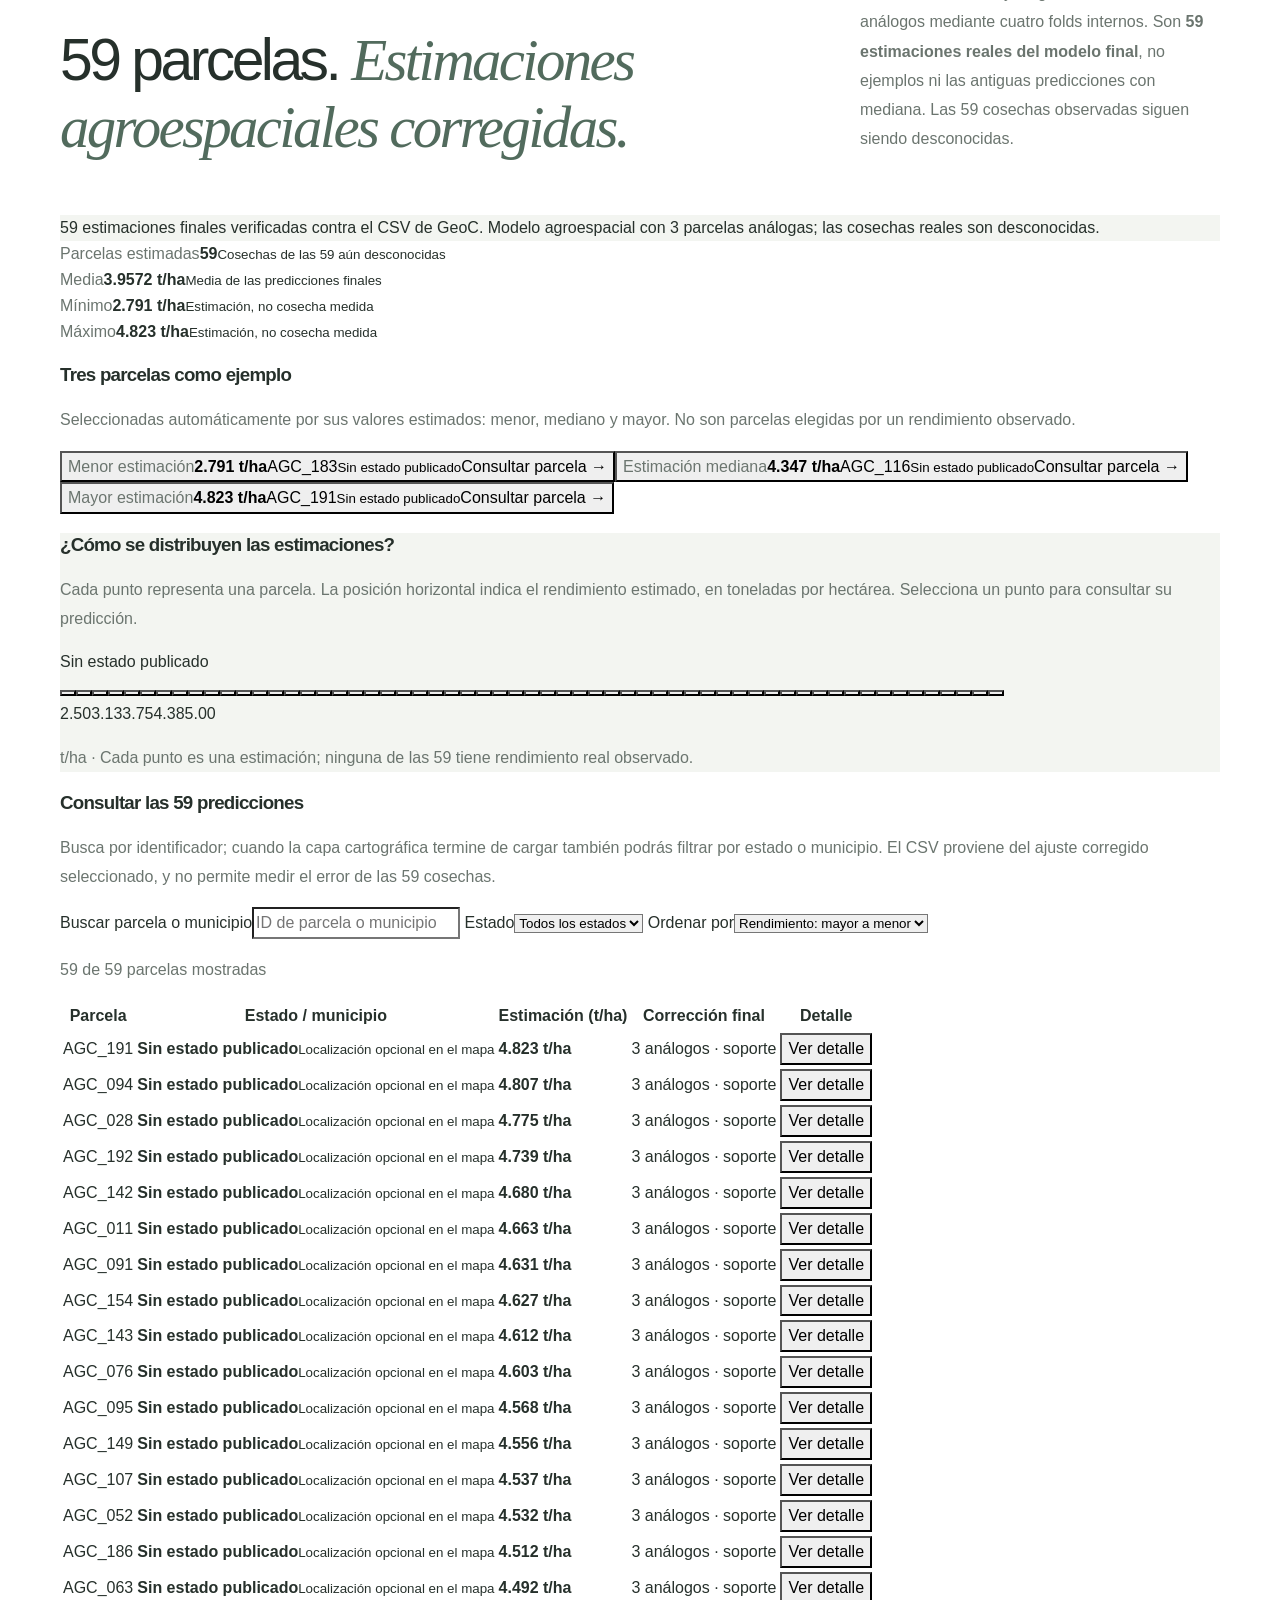
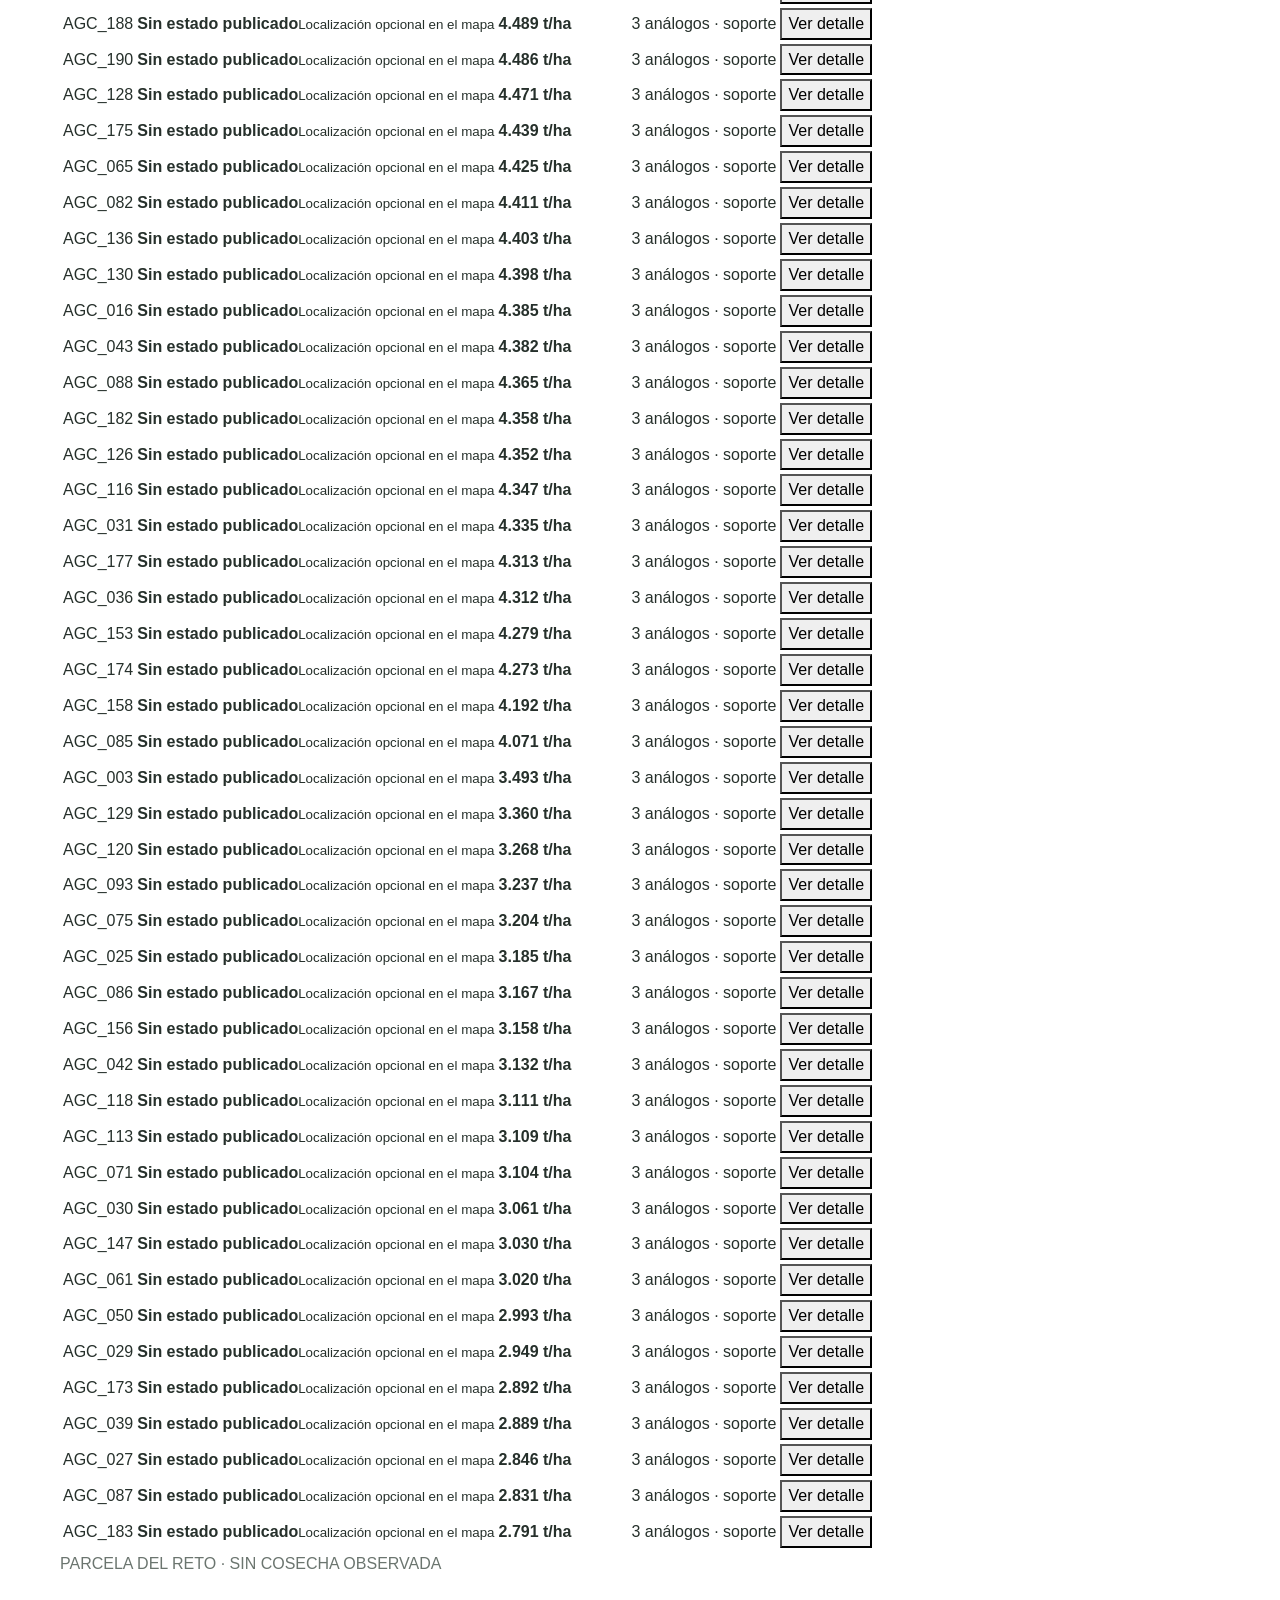
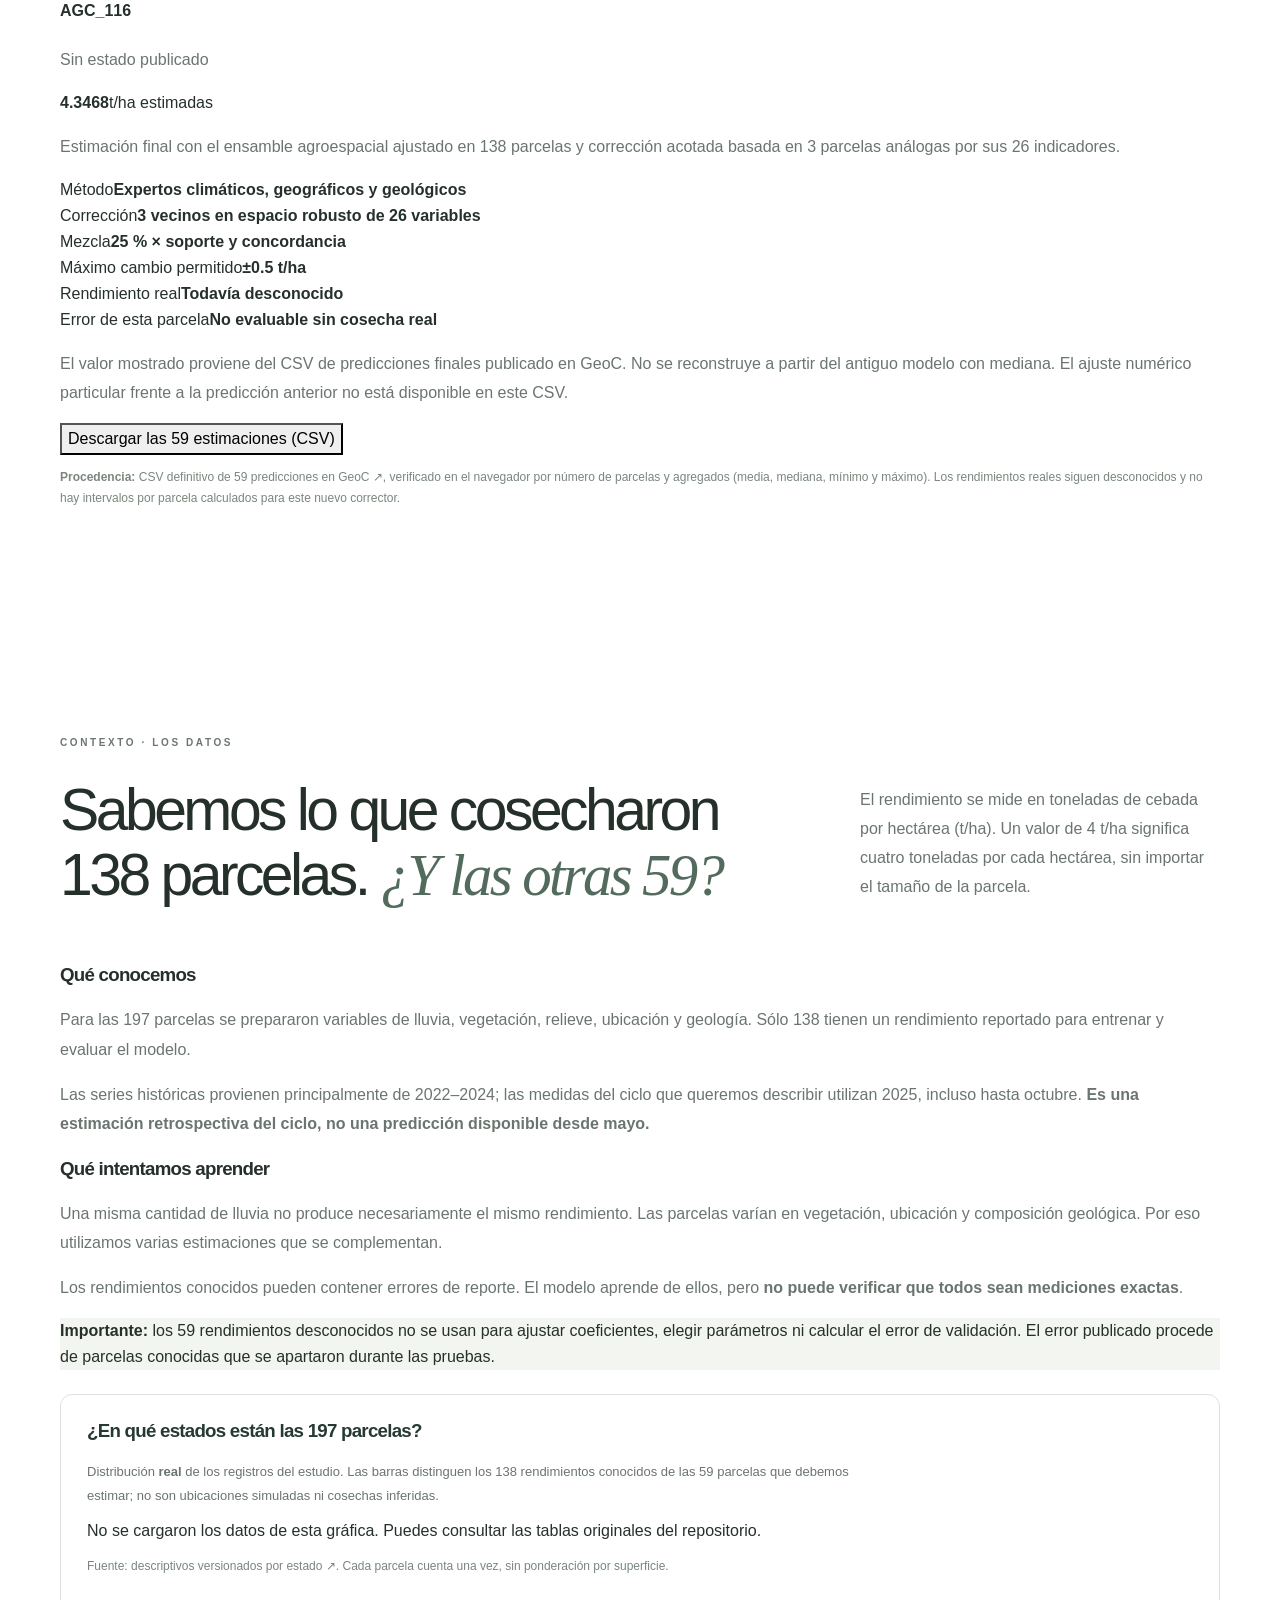
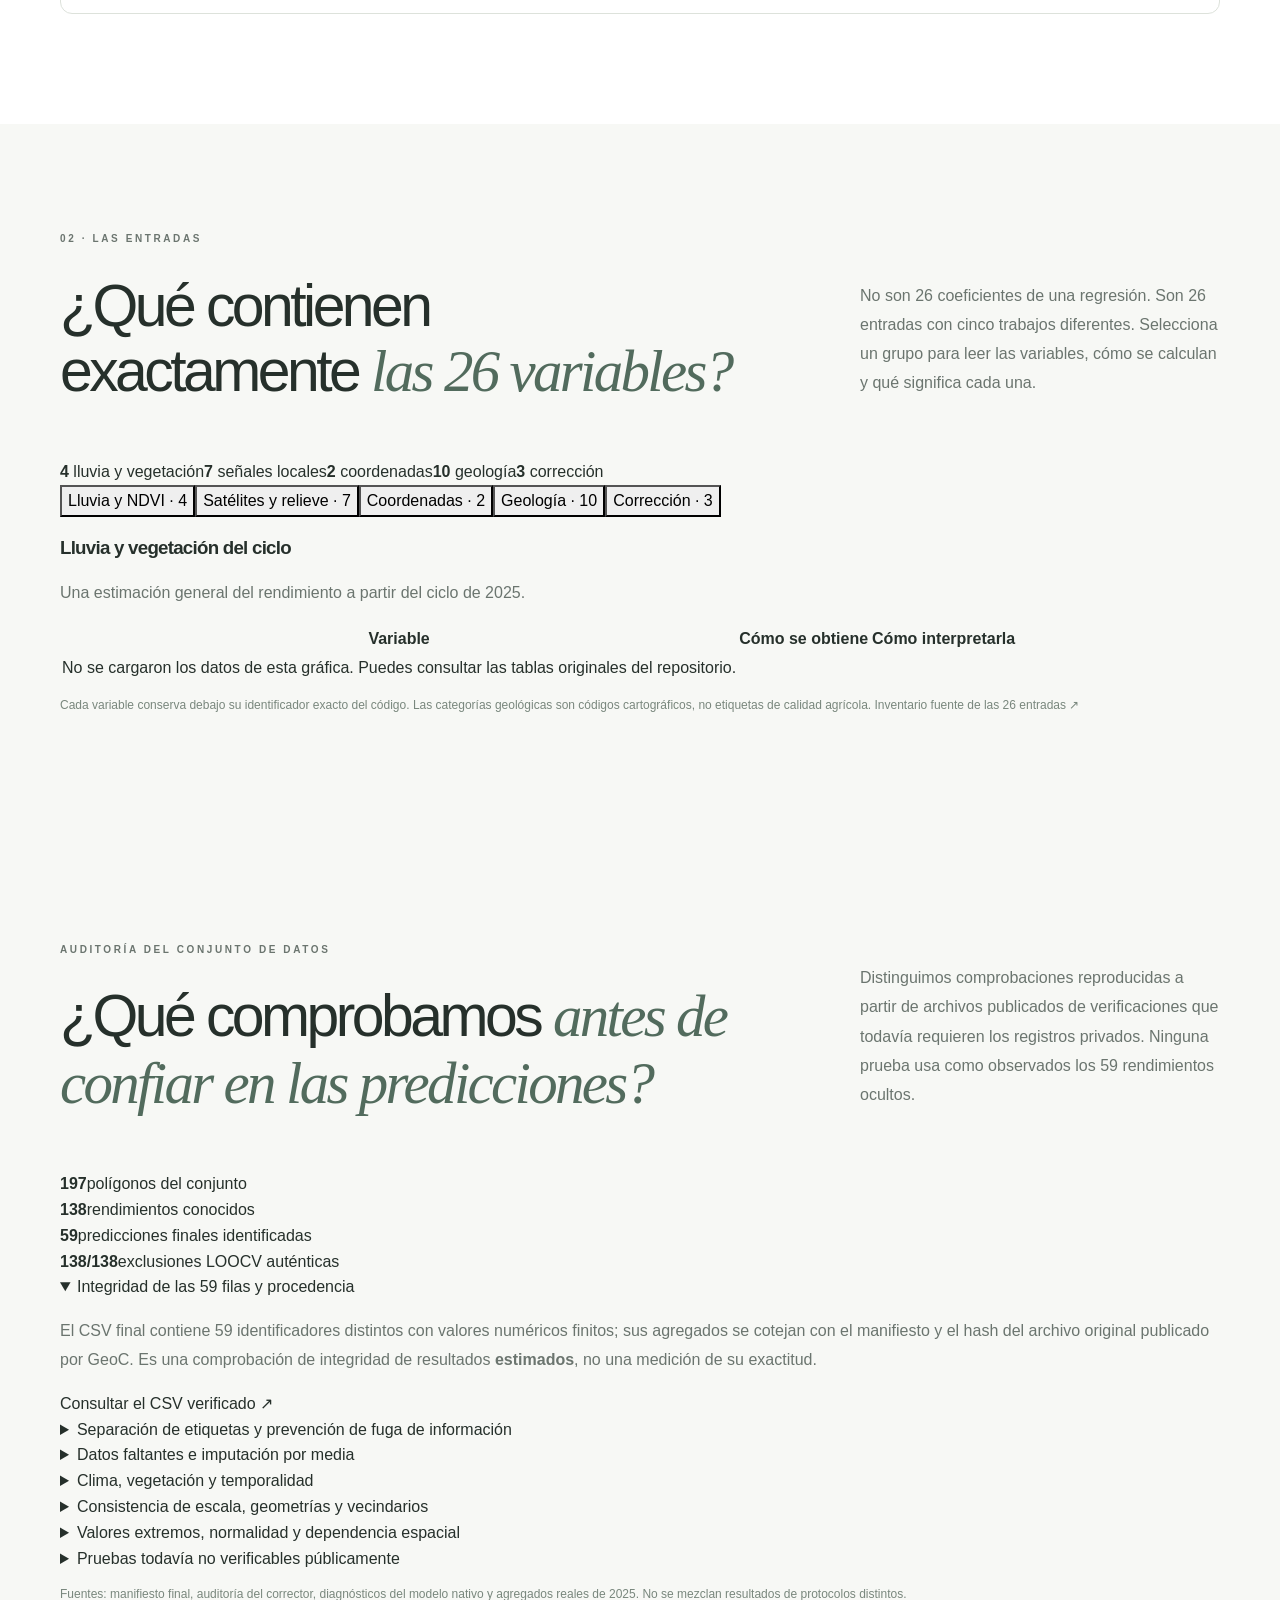
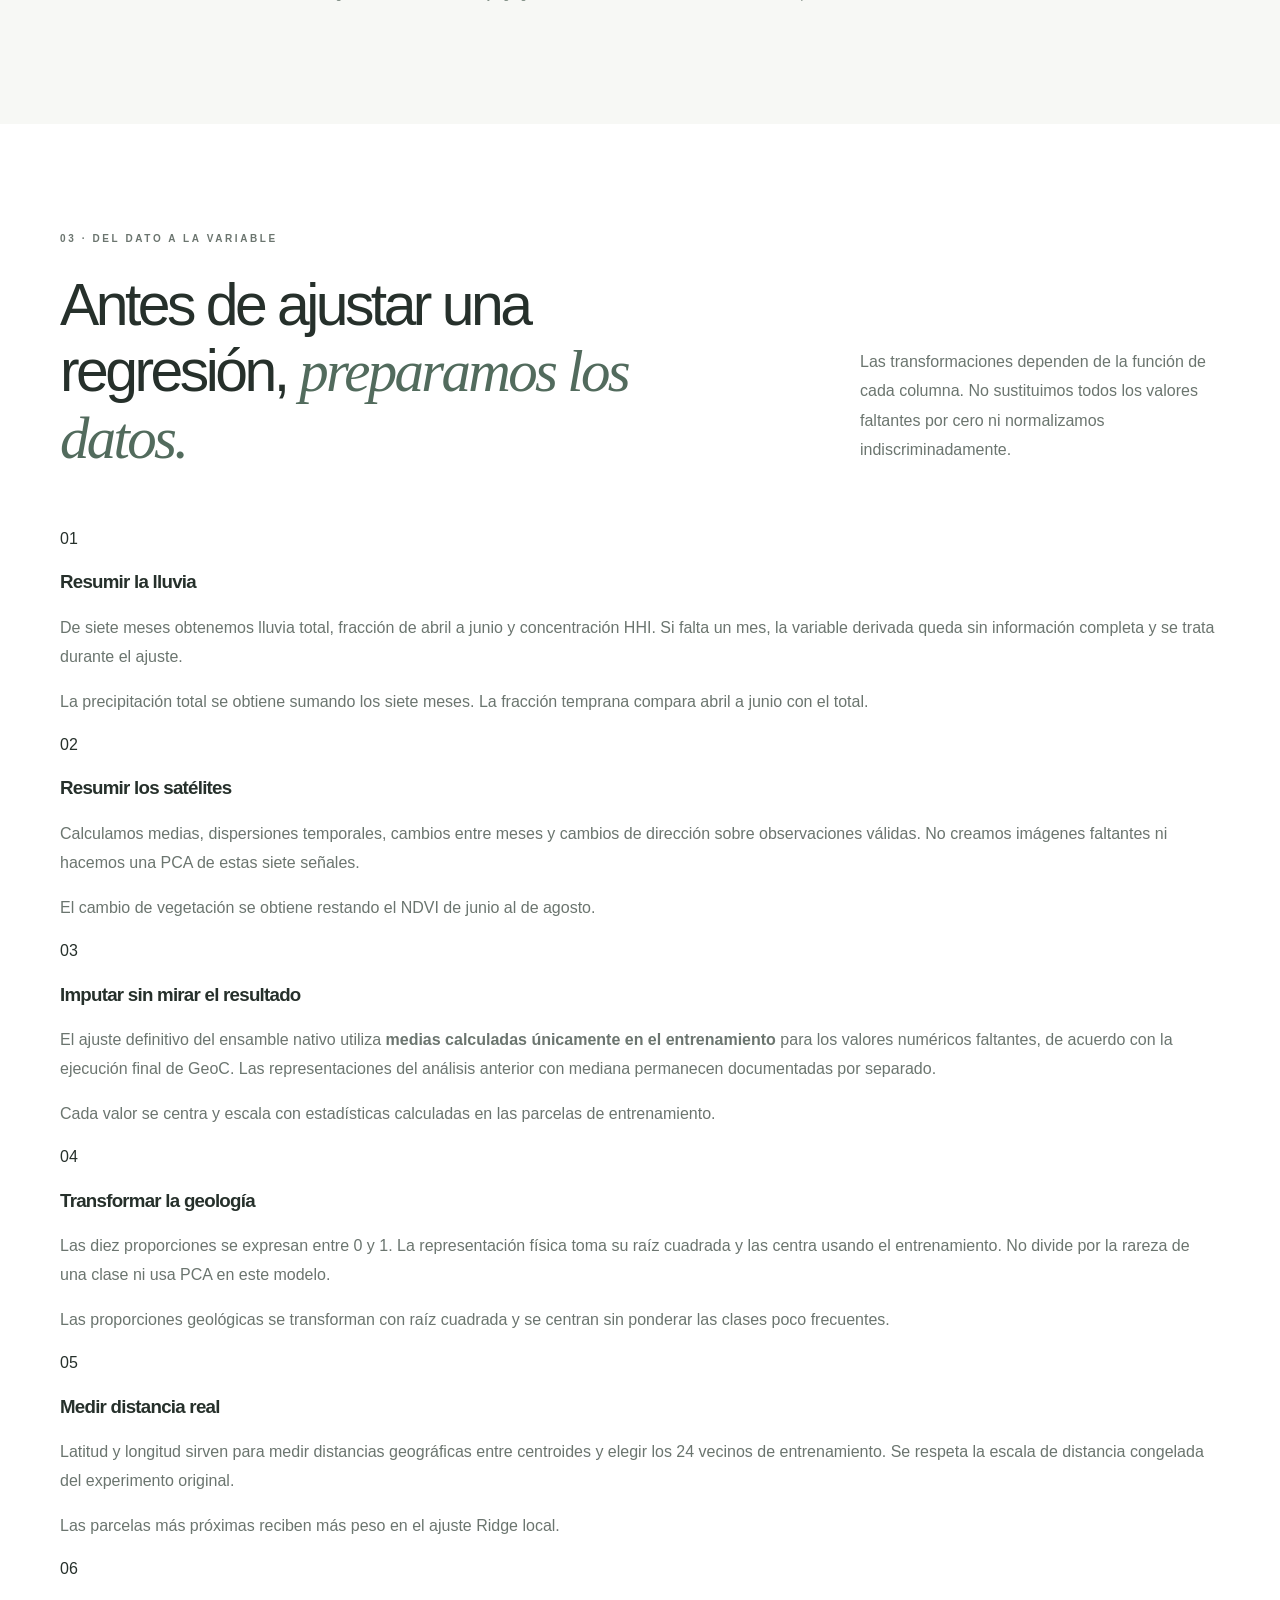
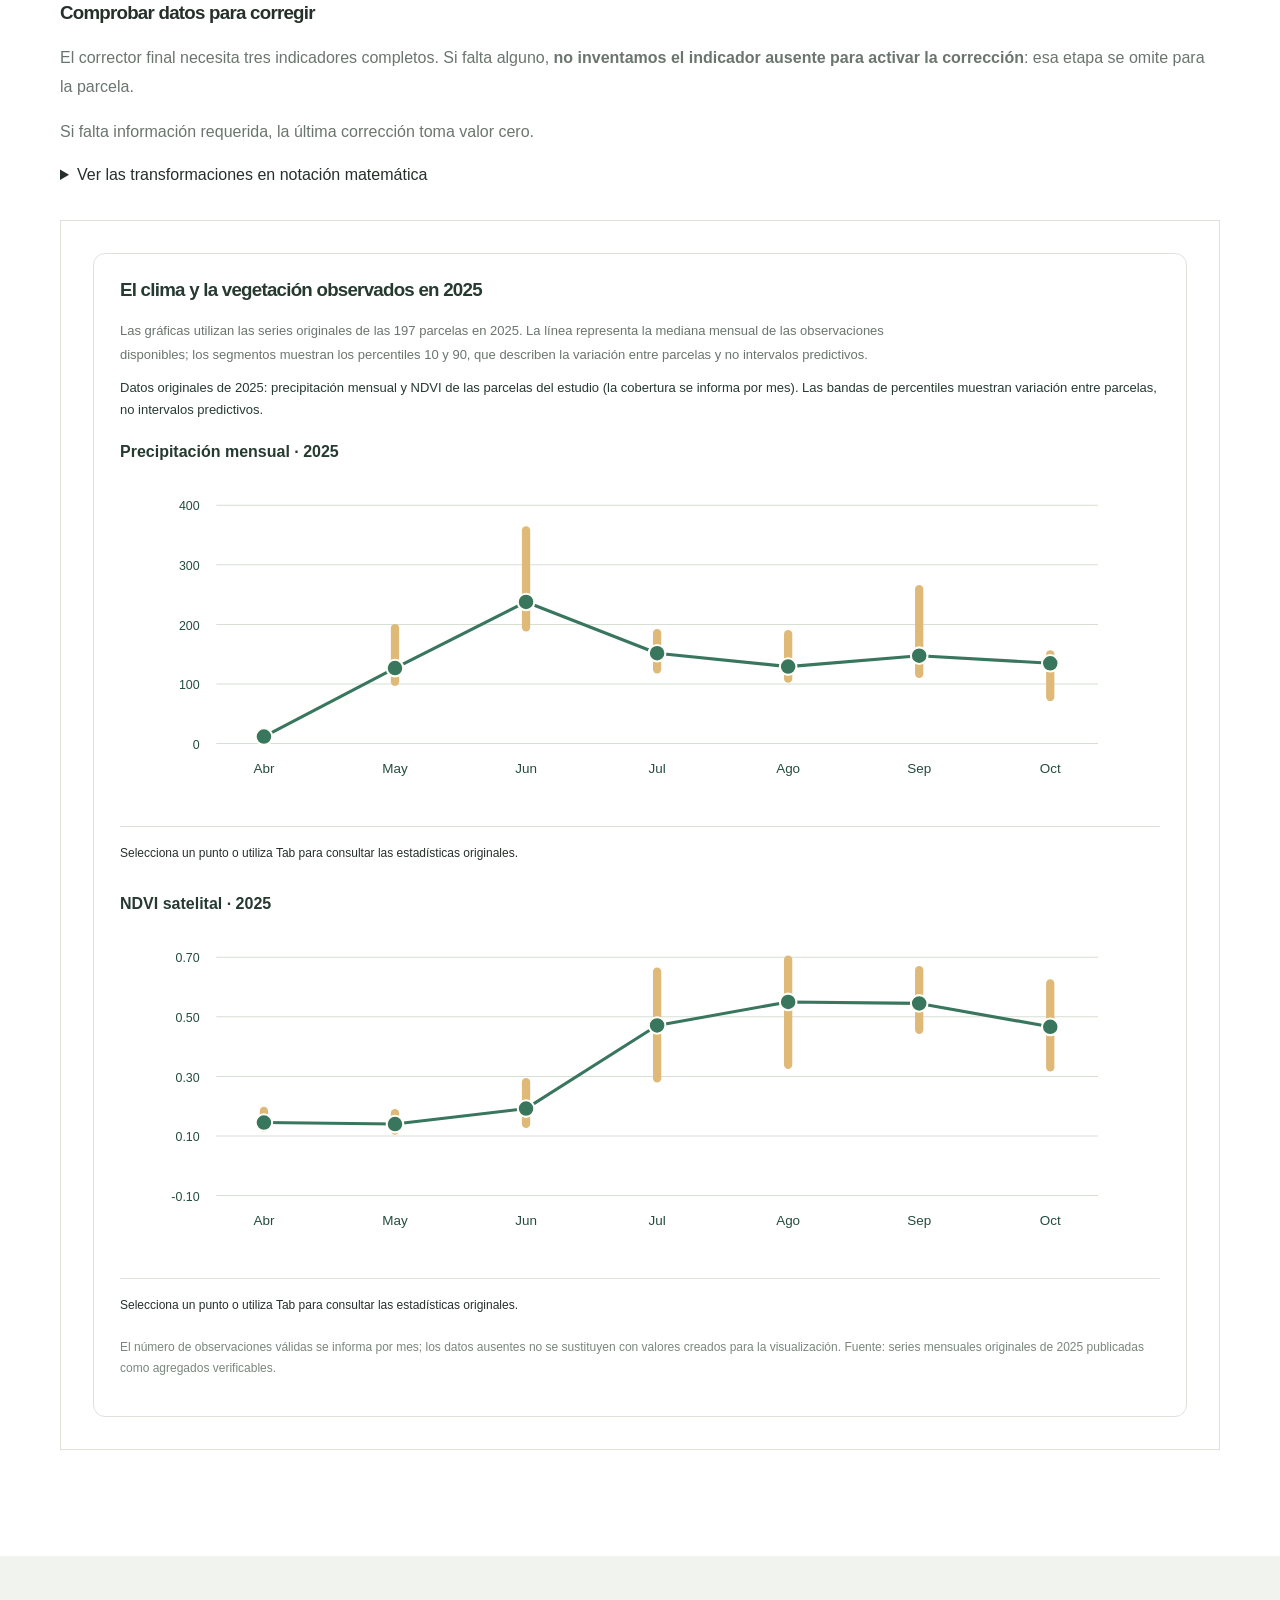
==== commit 7d0ceacd: "Unify public website: final 59, nested CV, statistical audit and data integrity explanations" ====
--- a/site/index.html
+++ b/site/index.html
@@ -3,17 +3,18 @@
 <head>
 <meta charset="utf-8"><meta name="viewport" content="width=device-width, initial-scale=1">
 <meta name="theme-color" content="#10372f">
-<meta name="description" content="Reference26: 26 variables, 138 validaciones LOOCV, residuos, Moran I, bootstrap espacial y análisis de observaciones influyentes.">
-<title>GeoCebada · Reference26 y análisis de residuos</title>
+<meta name="description" content="Expertos agroespaciales con corrección por 3 parcelas análogas: 138 LOOCV, 59 predicciones finales, mapa interactivo y análisis estadístico.">
+<title>GeoCebada · Modelo agroespacial y predicciones finales</title>
 <link rel="icon" href="./favicon.svg" type="image/svg+xml">
-<link rel="stylesheet" href="./styles.css"><link rel="stylesheet" href="./model.css"><link rel="stylesheet" href="./charts.css"><link rel="stylesheet" href="./predictor.css"><link rel="stylesheet" href="./predictions59.css"><link rel="stylesheet" href="./reference26_residuals.css">
+<link rel="stylesheet" href="./styles.css"><link rel="stylesheet" href="./model.css"><link rel="stylesheet" href="./charts.css"><link rel="stylesheet" href="./predictor.css"><link rel="stylesheet" href="./predictions59.css"><link rel="stylesheet" href="./final_model.css"><link rel="stylesheet" href="./final_predictor.css"><link rel="stylesheet" href="./reference26_residuals.css">
 <script src="./navigation.js" defer></script><script src="./scroll_motion.js" defer></script><script src="./native_map.js" defer></script><script src="./charts.js" defer></script><script src="./model.js" defer></script><script src="./field_charts.js" defer></script>
 <script src="./reference26_engine.js" defer></script>
 <script src="./predictions59.js" defer></script>
 
 <script src="./reference26_residuals.js" defer></script>
+<script src="./final_model.js" defer></script><script src="./final_predictor.js" defer></script>
 <script src="./browser_inference.js" defer></script>
-<link rel="stylesheet" href="./interactive-map.css"><link rel="stylesheet" href="./navigation.css"><link rel="stylesheet" href="./editorial.css"><link rel="stylesheet" href="./reference26_analog_cv.css"><link rel="stylesheet" href="https://unpkg.com/leaflet@1.9.4/dist/leaflet.css"><link rel="stylesheet" href="./scroll_motion.css">
+<link rel="stylesheet" href="./interactive-map.css"><link rel="stylesheet" href="./navigation.css"><link rel="stylesheet" href="./editorial.css"><link rel="stylesheet" href="https://unpkg.com/leaflet@1.9.4/dist/leaflet.css"><link rel="stylesheet" href="./scroll_motion.css"><link rel="stylesheet" href="./reference26_analog_cv.css">
 </head>
 <body>
 <a class="skip-link" href="#contenido">Saltar al contenido</a>
@@ -23,10 +24,10 @@
 <button id="menu-toggle" class="menu-toggle" type="button" aria-controls="nav-links" aria-expanded="false">Menú</button>
 <nav id="nav-links" class="nav-links" aria-label="Navegación principal">
 <a href="#inicio" class="nav-home">Inicio</a>
-<details class="nav-group"><summary>El estudio<span class="nav-chevron" aria-hidden="true">⌄</span></summary><div class="nav-popover"><p class="nav-popover-label">01 · CONTEXTO Y DATOS</p><a href="#datos">El problema y las parcelas</a><a href="#variables">Las 26 variables</a><a href="#preparacion">Preparación de datos</a><a href="#datos-reales">Clima y vegetación reales</a></div></details>
-<details class="nav-group"><summary>El modelo<span class="nav-chevron" aria-hidden="true">⌄</span></summary><div class="nav-popover"><p class="nav-popover-label">02 · MODELO REFERENCE26</p><a href="#ensamble">Modelo Reference26</a><a href="#arquitectura">Arquitectura Reference26</a><a href="#geologia">Geología y pesos</a><a href="#faltantes">Datos incompletos</a><a href="#ajuste">Entrenamiento y ajuste</a><a href="#reference26-analog-cv">Modelo corregido: métricas LOOCV</a></div></details>
-<details class="nav-group"><summary>Evaluación<span class="nav-chevron" aria-hidden="true">⌄</span></summary><div class="nav-popover"><p class="nav-popover-label">03 · EVIDENCIA Y ALCANCE</p><a href="#resultados">Resultados y métricas</a><a href="#pruebas">Pruebas anteriores: asociaciones</a><a href="#estadisticas-finales">Nuevo: diagnóstico de residuos LOOCV</a><a href="#limites">Limitaciones</a><a href="#preguntas">Preguntas frecuentes</a></div></details>
-<details class="nav-group"><summary>Explorar<span class="nav-chevron" aria-hidden="true">⌄</span></summary><div class="nav-popover"><p class="nav-popover-label">04 · HERRAMIENTAS</p><a href="#predicciones-59">Las 59 estimaciones</a><a href="#mapa-interactivo">Mapa interactivo</a></div></details>
+<details class="nav-group"><summary>El estudio<span class="nav-chevron" aria-hidden="true">⌄</span></summary><div class="nav-popover"><p class="nav-popover-label">01 · CONTEXTO Y DATOS</p><a href="#datos">El problema y las parcelas</a><a href="#variables">Las 26 variables</a><a href="#preparacion">Preparación de datos</a><a href="#control-calidad">Pruebas de calidad de datos</a><a href="#datos-reales">Clima y vegetación reales</a></div></details>
+<details class="nav-group"><summary>El modelo<span class="nav-chevron" aria-hidden="true">⌄</span></summary><div class="nav-popover"><p class="nav-popover-label">02 · EXPERTOS AGROESPACIALES</p><a href="#ensamble">Modelo agroespacial final</a><a href="#arquitectura">Arquitectura de expertos</a><a href="#geologia">Geología y pesos</a><a href="#faltantes">Datos incompletos</a><a href="#predecir-parcela">Predecir una nueva parcela</a><a href="#ajuste">Entrenamiento y ajuste</a></div></details>
+<details class="nav-group"><summary>Evaluación<span class="nav-chevron" aria-hidden="true">⌄</span></summary><div class="nav-popover"><p class="nav-popover-label">03 · EVIDENCIA Y ALCANCE</p><a href="#modelo-final-analisis">Comparación de siete predictores</a><a href="./modelo-corregido.html#auditoria-modelo-final">Auditoría estadística del modelo final</a><a href="#reference26-analog-cv">Selección anidada LOOCV</a><a href="#resultados">Estudios anteriores</a><a href="#pruebas">Pruebas anteriores: asociaciones</a><a href="#estadisticas-finales">Nuevo: diagnóstico de residuos LOOCV</a><a href="#limites">Limitaciones</a><a href="#preguntas">Preguntas frecuentes</a></div></details>
+<details class="nav-group"><summary>Explorar<span class="nav-chevron" aria-hidden="true">⌄</span></summary><div class="nav-popover"><p class="nav-popover-label">04 · HERRAMIENTAS</p><a href="#predicciones-59">Las 59 predicciones finales</a><a href="#mapa-interactivo">Mapa interactivo</a></div></details>
 <a href="#recorrido" class="nav-action">Índice</a>
 </nav>
 </div></header>
@@ -35,18 +36,12 @@
 <div class="hero-content">
 <p class="eyebrow hero-eyebrow">GEOCEBADA · RETO AGROCEBADA FIRA 2026</p>
 <h1>Estimación del rendimiento <em>de cebada.</em></h1>
-<p class="hero-description">Estudiamos 197 parcelas agrícolas en Hidalgo, Puebla y Tlaxcala. Conocemos el rendimiento reportado de 138 y estimamos el de las 59 restantes. Reference26 combina clima, vegetación satelital, geología e información espacial.</p>
-<p class="hero-description minor-intro">El modelo actual utiliza <strong>corrección adaptativa por parcelas análogas</strong>, con selección interna sin utilizar la respuesta de la parcela evaluada. Sus 138 predicciones LOOCV permiten calcular las métricas siguientes.</p>
-<div class="hero-new-model-summary" role="group" aria-label="Métricas del modelo corregido, 138 predicciones reales LOOCV">
-  <span><strong>0.462892</strong><small>RMSE · t/ha</small></span>
-  <span><strong>0.331956</strong><small>MAE · t/ha</small></span>
-  <span><strong>0.702083</strong><small>R² predictivo</small></span>
-  <span><strong>138</strong><small>parcelas LOOCV</small></span>
-</div>
-<div class="hero-actions"><a class="primary-cta" href="#reference26-analog-cv">Ver el modelo y sus resultados</a><a class="secondary-cta" href="#recorrido">Explorar el estudio</a></div>
+<p class="hero-description">Estudiamos 197 parcelas agrícolas en Hidalgo, Puebla y Tlaxcala: 138 con rendimiento reportado y 59 por estimar. Integramos información climática, satelital, geográfica y geológica; después ajustamos las predicciones mediante tres parcelas análogas con rendimientos conocidos.</p>
+<p class="hero-description minor-intro">El modelo final es un <strong>ensamble de expertos agroespaciales con corrección por parcelas análogas</strong>. Comparamos sus errores en 138 exclusiones LOOCV y presentamos las 59 predicciones finales, sin confundirlas con cosechas observadas.</p>
+<div class="hero-actions"><a class="primary-cta" href="#modelo-final-analisis">Resultados del modelo final</a><a class="secondary-cta" href="./modelo-corregido.html#auditoria-modelo-final">Auditoría estadística completa</a><a class="secondary-cta" href="#recorrido">Índice</a></div>
 <p class="hero-metadata">HIDALGO · PUEBLA · TLAXCALA · CICLO 2025</p>
 </div>
-<div class="hero-visual model-visual" aria-label="Esquema de etapas de Reference26: Regresión local con mezcla geológica"><div class="visual-header"><span>INTERIOR DE REFERENCE26 · PRIMER COMPONENTE</span><span>t/ha</span></div>
+<div class="hero-visual model-visual" aria-label="Esquema de etapas del modelo"><div class="visual-header"><span>ENSAMBLE AGROESPACIAL · ETAPA DE EXPERTOS</span><span>t/ha</span></div>
 <svg viewBox="0 0 580 440" role="img" aria-label="La lluvia y vegetación producen una estimación; las parcelas cercanas producen otra; la geología las mezcla y un corrector residual ajusta el resultado.">
 <path d="M124 99 H290 V174 M455 99 H290 V174" stroke="#aecda8" stroke-width="3" fill="none"/>
 <rect x="18" y="43" width="218" height="92" rx="9" fill="#235848" stroke="#92bc8d"/><text x="127" y="77" text-anchor="middle" font-size="15" fill="#e2eebd">Lluvia + vegetación</text><text x="127" y="104" text-anchor="middle" font-size="12" fill="#c2d9ca">Elastic Net</text>
@@ -65,40 +60,39 @@
 <p>Esta es la ruta de lectura completa. Cada apartado resume qué estudiamos y por qué importa. Puedes leer la página de principio a fin o ir directamente al análisis detallado.</p>
 </div>
 <div class="index-introduction">
-<p>Partimos de <strong>197 parcelas</strong>: 138 con rendimientos reportados y 59 sin una cosecha conocida. Estudiamos sus variables ambientales y geográficas, construimos modelos predictivos y examinamos su error fuera de muestra. El modelo final es Reference26, con evaluación residual LOOCV por media de entrenamiento y 59 estimaciones históricas por mediana.</p>
+<p>Partimos de <strong>197 parcelas</strong>: 138 con rendimientos reportados y 59 sin una cosecha conocida. El modelo final combina expertos agroespaciales y una corrección por tres parcelas análogas. Las 59 estimaciones publicadas corresponden ya al ajuste por media sobre 138 datos reales, <strong>no</strong> a la antigua versión con mediana.</p>
 </div>
 <div class="chapter-grid">
 <article class="chapter-card">
 <div class="chapter-intro"><span class="chapter-number">01 / DATOS</span><h3>El estudio</h3><p>Qué información tenemos, cómo se recogió y qué limitaciones hay antes de entrenar un modelo.</p><a class="chapter-readmore" href="#datos">Leer el estudio</a></div>
 <ul class="chapter-subsections">
 <li><a href="#datos">Parcelas y objetivo</a><span>Qué significan los 138 rendimientos conocidos y las 59 parcelas por estimar.</span></li>
-<li><a href="#variables">Variables explicativas</a><span>Los 26 indicadores de Reference26 y su papel agrícola y espacial.</span></li>
+<li><a href="#variables">Variables explicativas</a><span>Los 26 indicadores del ensamble agroespacial y su papel agrícola y geográfico.</span></li>
 <li><a href="#preparacion">Preparación de datos</a><span>Agregaciones, valores faltantes y transformaciones previas a cada ajuste.</span></li>
 <li><a href="#datos-reales">Lluvia y NDVI observados</a><span>Gráficas de 2025 basadas en mediciones de las parcelas, no en ejemplos.</span></li>
 </ul></article>
 <article class="chapter-card">
-<div class="chapter-intro"><span class="chapter-number">02 / MÉTODOS</span><h3>Reference26</h3><p>Cómo funciona la combinación interna de expertos, geología y corrección residual.</p><a class="chapter-readmore" href="#ensamble">Ver el modelo</a></div>
+<div class="chapter-intro"><span class="chapter-number">02 / MÉTODOS</span><h3>Expertos agroespaciales</h3><p>Cómo se combinan clima, geología, regresión local y tres análogos de entrenamiento.</p><a class="chapter-readmore" href="#ensamble">Ver el modelo</a></div>
 <ul class="chapter-subsections">
-<li><a href="#ensamble">Modelo Reference26</a><span>Reference26, sus variables, arquitectura y diagnóstico de residuos.</span></li>
-<li><a href="#arquitectura">Arquitectura de Reference26</a><span>Regresión climática, experto geográfico y corrección residual.</span></li>
+<li><a href="#ensamble">Modelo agroespacial</a><span>Componente nativo y corrección acotada por tres parcelas similares.</span></li>
+<li><a href="#arquitectura">Arquitectura del ensamble base</a><span>Regresión climática, experto geográfico y corrección residual interna.</span></li>
 <li><a href="#geologia">Geología y pesos</a><span>Cómo los grupos geológicos modifican la mezcla de predicciones.</span></li>
 <li><a href="#faltantes">Información incompleta</a><span>Cómo se manejan variables ausentes sin inventar cosechas.</span></li>
 <li><a href="#ajuste">Entrenamiento</a><span>Hiperparámetros, separación de datos y calibración interna.</span></li>
-<li><a href="#reference26-analog-cv">Reference26 corregido</a><span>Cómo funciona la corrección por parcelas análogas y sus métricas LOOCV anidadas.</span></li>
 </ul></article>
 <article class="chapter-card">
 <div class="chapter-intro"><span class="chapter-number">03 / EVIDENCIA</span><h3>Resultados y límites</h3><p>Qué tan precisas son las estimaciones y qué conclusiones resisten los diagnósticos.</p><a class="chapter-readmore" href="#resultados">Examinar resultados</a></div>
 <ul class="chapter-subsections">
-<li><a href="#resultados">Desempeño predictivo</a><span>RMSE, MAE, R² y protocolos diferentes de validación.</span></li>
+<li><a href="#modelo-final-analisis">LOOCV del modelo final</a><span>Siete predictores, elección anidada y métricas comparables sobre 138 parcelas.</span></li><li><a href="#resultados">Desempeño histórico</a><span>Estudios anteriores con protocolos distintos, conservados por trazabilidad.</span></li>
 <li><a href="#pruebas">Pruebas originales: asociaciones</a><span>Regresiones diagnósticas y contrastes de arquitectura; se mantienen en su apartado histórico.</span></li>
-<li class="chapter-residual-link"><a href="#estadisticas-finales">Análisis NUEVO de residuos de Reference26 ↗</a><span>Normalidad, heterocedasticidad, Moran, Geary, semivariograma, observaciones influyentes y bootstrap espacial.</span></li>
+<li class="chapter-residual-link"><a href="#estadisticas-finales">Diagnósticos de residuos del ensamble base ↗</a><span>Análisis del predictor nativo con media: normalidad, Moran, Geary, semivariograma, influencia y bootstrap. No son todavía pruebas del corrector por análogos.</span></li>
 <li><a href="#limites">Limitaciones</a><span>Calidad de las etiquetas, falta de cosechas verificadas y alcance del estudio.</span></li>
 <li><a href="#preguntas">Preguntas frecuentes</a><span>Interpretación correcta de las cifras y de las partes del modelo.</span></li>
 </ul></article>
 <article class="chapter-card">
-<div class="chapter-intro"><span class="chapter-number">04 / PARCELAS</span><h3>Resultados por parcela</h3><p>Consultar las estimaciones verificadas de Reference26 y localizar las parcelas en el mapa.</p><a class="chapter-readmore" href="#predicciones-59">Consultar estimaciones</a></div>
+<div class="chapter-intro"><span class="chapter-number">04 / PARCELAS</span><h3>Predicciones definitivas</h3><p>Consultar las 59 estimaciones corregidas, el mapa y la entrada de una parcela nueva.</p><a class="chapter-readmore" href="#predicciones-59">Consultar estimaciones</a></div>
 <ul class="chapter-subsections">
-<li><a href="#predicciones-59">Las 59 estimaciones</a><span>Predicciones verificadas de Reference26; los rendimientos reales siguen desconocidos.</span></li>
+<li><a href="#predicciones-59">Las 59 estimaciones</a><span>CSV final de GeoC con 59 predicciones corregidas, sin rendimientos reales conocidos.</span></li><li><a href="#predecir-parcela">Tus propios indicadores</a><span>Formulario de 26 variables y CSV para un servicio Python que reproduce el modelo auténtico.</span></li>
 
 <li><a href="#mapa-interactivo">Distribución geográfica</a><span>Ubicación y atributos registrados de las 197 parcelas, con procedencia de Andrea-HH.</span></li>
 </ul></article>
@@ -108,20 +102,80 @@
 
 <section class="section ensemble-story" id="ensamble">
 <div class="shell">
-<div class="section-heading"><div><p class="eyebrow">EL MODELO SELECCIONADO</p><h2>Reference26. <em>Una sola arquitectura predictiva.</em></h2></div>
-<p>El estudio final utiliza únicamente Reference26: un predictor que combina regresión climática, regresión Ridge de vecindarios, mezcla geológica y una corrección residual acotada. No se presentan mezclas externas con otros modelos.</p></div>
-<div class="note-inline"><strong>Dos versiones y dos usos:</strong> el nuevo análisis de residuos y validación LOOCV corresponde a <strong>Reference26 con imputación por media</strong> aprendida dentro de cada entrenamiento. Las 59 estimaciones históricas mostradas abajo proceden del <strong>Reference26 archivado con mediana</strong>; no se afirma que sean las 59 predicciones de la versión con media.</div>
-</div>
+<div class="section-heading"><div><p class="eyebrow">EL MODELO FINAL</p><h2>Expertos agroespaciales. <em>Corrección por parcelas análogas.</em></h2></div>
+<p>Partimos de un ensamble de regresión climática, Ridge local, mezcla geológica y corrector residual interno, entrenado con imputación por la media. Una segunda etapa contrasta la predicción con tres parcelas reales similares en un espacio robusto de 26 indicadores, con mezcla acotada por un filtro de soporte.</p></div>
+<div class="note-inline"><strong>Nombre metodológico:</strong> modelo de expertos agroespaciales con corrección por parcelas análogas. En los archivos técnicos el componente nativo se denomina Reference26_mean; no es el antiguo artefacto Reference26 entrenado con mediana. Los diagnósticos de residuos archivados se refieren al componente nativo con media, salvo indicación contraria.</div>
+</div>
+<div class="shell">
+<div class="shell"><div class="note-inline" style="margin-block:24px"><strong>Auditoría reproducible del predictor final:</strong> consulta <a href="./modelo-corregido.html#auditoria-modelo-final">las 22 métricas agregadas, Moran I para cuatro tamaños de vecindario, parámetros de corrección e interpretación prueba por prueba</a>. El análisis histórico de residuos pertenece al ensamble sin corrección y permanece en su sección independiente.</div></div><div class="fm-overview" id="modelo-final-analisis">
+<p class="fm-kicker">RESULTADOS DEFINITIVOS DEL EXPERIMENTO · 138 LOOCV</p>
+<h3>La mejora se evalúa fuera de cada entrenamiento.</h3>
+<p>La versión base del ensamble aprende con <strong>137 parcelas</strong> y estima la parcela excluida. Cinco correcciones por vecinos se comparan con el modelo original; la política anidada selecciona una variante mediante cuatro folds internos y después la aplica a la parcela externa. Los cinco candidatos se eligieron previamente sobre estos mismos datos: los resultados son exploratorios, no una evaluación independiente de toda la búsqueda.</p>
+<div class="fm-core" aria-label="Métricas principales">
+<div><span>RMSE · corrección fija elegida</span><strong>0.462418</strong><small>t/ha · 138 exclusiones auténticas</small></div>
+<div><span>R² predictivo · corrección fija</span><strong>0.702693</strong><small>Coeficiente de determinación LOOCV</small></div>
+<div><span>RMSE · selector anidado</span><strong>0.462892</strong><small>t/ha · MAE 0.331956</small></div>
+</div>
+<div class="fm-figure-grid">
+<div class="fm-figure">
+<h4>Comparar las siete estrategias</h4>
+<p>Selecciona una métrica. Los gráficos comparten las mismas 138 parcelas; L1, L2 y MSE se derivan aproximadamente de los RMSE y MAE publicados.</p>
+<div class="fm-tabs" role="group" aria-label="Métricas de evaluación"><button type="button" data-fm-metric="rmse" aria-pressed="true" class="active">RMSE</button><button type="button" data-fm-metric="mae" aria-pressed="false">MAE</button><button type="button" data-fm-metric="r2" aria-pressed="false">R²</button><button type="button" data-fm-metric="bias" aria-pressed="false">Sesgo</button><button type="button" data-fm-metric="mse" aria-pressed="false">MSE</button><button type="button" data-fm-metric="l1" aria-pressed="false">L1</button><button type="button" data-fm-metric="l2" aria-pressed="false">L2</button></div>
+<div id="final-model-bars" class="fm-bars">Cargando la comparación de modelos…</div>
+<p id="final-model-chart-note" class="fm-note" aria-live="polite">Cargando procedencia y métricas…</p>
+</div>
+<div class="fm-figure">
+<h4>¿Qué eligió la validación interna?</h4>
+<p>Los cuatro folds de selección interna se repitieron para cada una de las 138 parcelas excluidas.</p>
+<div id="final-model-selections" class="fm-selections">Cargando elecciones…</div>
+<p class="fm-note">El selector usó tres vecinos robustos en 128 de los 138 folds; otros cinco eligieron PCA y cinco conservaron el ensamble sin ajuste.</p>
+</div>
+</div>
+<div class="fm-figure" style="margin-top:24px">
+<h4>Distribución de las 59 estimaciones definitivas</h4>
+<p>Frecuencias de las predicciones finales por intervalos de 0.25 t/ha. Es una distribución de predicciones, no una evaluación de errores.</p>
+<div id="final-model-histogram" class="fm-histogram" role="group" aria-label="Histograma de 59 predicciones corregidas"></div>
+<p id="final-model-hist-status" class="fm-note">Cargando las 59 estimaciones…</p>
+</div>
+<p id="final-model-state" class="fm-note" role="status" aria-live="polite">Verificando resultados del experimento…</p>
+<p class="fm-caution"><strong>Alcance:</strong> RMSE 0.462418 de la corrección fija y 0.462892 de la política anidada se midieron con las 138 cosechas conocidas. No representan el error observado de las 59 parcelas desconocidas. La selección de los cinco candidatos fue post-hoc. Los diagnósticos de residuos y pruebas de hipótesis de la sección histórica pertenecen al ensamble base, no automáticamente a esta corrección.</p>
+<div class="fm-links">
+<a href="https://github.com/heri-espino/GeoC/blob/experiment/reference26-top5-final59/docs/REFERENCE26_FINAL59_SELECTED.md" target="_blank" rel="noopener noreferrer">Metodología y cierre reproducible ↗</a>
+<a href="#predicciones-59">Explorar las 59 estimaciones ↓</a>
+<a href="#predecir-parcela">Predecir con tus datos ↓</a>
+</div>
+</div>
+<div class="fm-predict" id="predecir-parcela">
+<p class="fm-kicker">INFERENCIA · PARCELA PROPIA</p>
+<h3>Estimar el rendimiento con tus indicadores.</h3>
+<p>Para ejecutar el modelo auténtico con una parcela nueva necesitas sus 26 indicadores ambientales, de ubicación y geología. El navegador no entrena ni inventa coeficientes: llama a un servicio Python que debe tener el <strong>modelo reentrenado con media</strong> y verificar numéricamente las 59 predicciones finales antes de aceptar solicitudes.</p>
+<div class="fm-api-bar"><label for="fm-api-url">Servicio de inferencia HTTPS<input id="fm-api-url" type="url" placeholder="https://tu-servicio-ejemplo.onrender.com" autocomplete="url"></label><button id="fm-api-connect" type="button">Verificar conexión</button></div>
+<p id="fm-api-status" class="fm-api-status" data-error="false" role="status" aria-live="polite">Preparando el catálogo de indicadores…</p>
+<details><summary>Introducir los 26 indicadores de la parcela</summary>
+<p class="fm-api-notes" id="fm-predict-count">Las coordenadas son obligatorias; algunos indicadores admiten valores faltantes. No escribas rendimientos observados en los campos: éstos son explicativos.</p>
+<div id="fm-predict-fields" class="fm-input-grid"></div>
+<button id="fm-predict-button" type="button" disabled>Calcular estimación real</button>
+<div id="fm-own-result" class="fm-real-result" role="status" aria-live="polite"></div>
+</details>
+<details><summary>Predecir varias parcelas desde un CSV</summary>
+<p class="fm-api-notes">Hasta 50 filas por lote. El encabezado debe utilizar códigos exactos del catálogo de 26 variables; se requieren <code>base_centroid_lat</code> y <code>base_centroid_lon</code>. Los campos restantes pueden omitirse. La descarga contiene predicciones y no rendimientos observados.</p>
+<div class="fm-batch-layout"><input id="fm-batch-file" type="file" accept=".csv,text/csv" aria-label="CSV con 26 indicadores"><button id="fm-batch-button" type="button" disabled>Calcular lote y descargar</button></div>
+<p id="fm-batch-result" class="fm-real-result" role="status" aria-live="polite"></p>
+</details>
+<p class="fm-api-notes"><strong>Estado de publicación:</strong> las 59 estimaciones del concurso ya pueden consultarse y descargarse sin servidor. Las predicciones de parcelas nuevas requieren que el operador publique el artefacto entrenado con media y configure un backend, pues GitHub Pages no ejecuta Python o archivos <code>joblib</code>. Hasta entonces los botones de predicción permanecerán desactivados.</p>
+</div>
+</div>
+
 <div id="reference26-view">
 <div class="ensemble-reference-section" id="predicciones-59"><div class="shell">
-<div class="section-heading"><div><p class="eyebrow">REFERENCE26 · RESULTADOS INDIVIDUALES</p><h2>Reference26: <em>59 estimaciones históricas.</em></h2></div>
-<p>Estas son las estimaciones archivadas del ajuste Reference26 con imputación por mediana, entrenado con las 138 parcelas etiquetadas. La evaluación estadística de 2026 utiliza Reference26 con imputación por media, que es una versión distinta. Son resultados reales del modelo, <strong>no ejemplos inventados</strong>, pero el rendimiento de esas 59 parcelas todavía no se ha observado o confirmado.</p></div>
-<div class="pred59-status" id="pred59-status" role="status" aria-live="polite">Verificando las 59 estimaciones frente a los resultados originales de Python…</div>
+<div class="section-heading"><div><p class="eyebrow">PREDICCIONES FINALES · 59 PARCELAS</p><h2>59 parcelas. <em>Estimaciones agroespaciales corregidas.</em></h2></div>
+<p>Resultados finales publicados por GeoC después de entrenar el ensamble nativo con los 138 rendimientos reales y elegir la corrección de tres análogos mediante cuatro folds internos. Son <strong>59 estimaciones reales del modelo final</strong>, no ejemplos ni las antiguas predicciones con mediana. Las 59 cosechas observadas siguen siendo desconocidas.</p></div>
+<div class="pred59-status" id="pred59-status" role="status" aria-live="polite">Cargando el CSV de las 59 estimaciones finales y comprobando sus agregados…</div>
 <div class="pred59-data" id="pred59-data" hidden>
 <div class="pred59-summary" id="pred59-summary" aria-label="Resumen de las 59 estimaciones"></div>
 <div class="pred59-highlights"><div><h3>Tres parcelas como ejemplo</h3><p>Seleccionadas automáticamente por sus valores estimados: menor, mediano y mayor. No son parcelas elegidas por un rendimiento observado.</p></div><div id="pred59-examples" class="pred59-example-grid"></div></div>
 <div class="pred59-viz"><div class="pred59-viz-top"><div><h3>¿Cómo se distribuyen las estimaciones?</h3><p>Cada punto representa una parcela. La posición horizontal indica el rendimiento estimado, en toneladas por hectárea. Selecciona un punto para consultar su predicción.</p></div></div><div id="pred59-plot" class="pred59-plot" role="group" aria-label="Predicciones de las parcelas por estado"></div></div>
-<div class="pred59-explorer"><div class="pred59-explorer-heading"><h3>Consultar las 59 predicciones</h3><p>Busca por identificador o municipio, filtra por estado y ordena los resultados. Todos los valores proceden de la versión archivada con mediana y no deben confundirse con el análisis LOOCV de media.</p></div>
+<div class="pred59-explorer"><div class="pred59-explorer-heading"><h3>Consultar las 59 predicciones</h3><p>Busca por identificador; cuando la capa cartográfica termine de cargar también podrás filtrar por estado o municipio. El CSV proviene del ajuste corregido seleccionado, y no permite medir el error de las 59 cosechas.</p></div>
 <div class="pred59-filters">
 <label for="pred59-search">Buscar parcela o municipio<input id="pred59-search" type="search" placeholder="ID de parcela o municipio" autocomplete="off"></label>
 <label for="pred59-state">Estado<select id="pred59-state"><option value="all">Todos los estados</option></select></label>
@@ -132,7 +186,7 @@
 <div id="pred59-detail" class="pred59-detail" aria-live="polite"><p>Selecciona una parcela del gráfico o de la tabla para analizar su estimación.</p></div>
 <button id="pred59-export" type="button" class="pred59-export">Descargar las 59 estimaciones (CSV)</button>
 </div>
-<p class="small-note"><strong>Procedencia:</strong> resultado histórico de Reference26 con imputación por mediana calculado con 138 rendimientos de entrenamiento y verificado en el navegador contra los 59 resultados de Python. La columna de corrección indica si se activó la última etapa; no es una medida de calidad de los datos ni un intervalo de confianza. Los rendimientos reales de estas 59 parcelas son desconocidos.</p>
+<p class="small-note"><strong>Procedencia:</strong> <a href="https://github.com/heri-espino/GeoC/blob/experiment/reference26-top5-final59/submission59_final.csv" target="_blank" rel="noopener noreferrer">CSV definitivo de 59 predicciones en GeoC ↗</a>, verificado en el navegador por número de parcelas y agregados (media, mediana, mínimo y máximo). Los rendimientos reales siguen desconocidos y no hay intervalos por parcela calculados para este nuevo corrector.</p>
 </div></div>
 
 </div>
@@ -160,12 +214,36 @@
 <p class="small-note">Cada variable conserva debajo su identificador exacto del código. Las categorías geológicas son códigos cartográficos, no etiquetas de calidad agrícola. <a href="https://github.com/heri-espino/todoseboso/blob/main/configs/current_champions_inputs.json" target="_blank" rel="noopener noreferrer">Inventario fuente de las 26 entradas ↗</a></p>
 </div></section>
 
+
+<section class="section section-soft data-integrity" id="control-calidad" aria-labelledby="quality-title">
+ <div class="shell">
+  <div class="section-heading"><div><p class="eyebrow">AUDITORÍA DEL CONJUNTO DE DATOS</p><h2 id="quality-title">¿Qué comprobamos <em>antes de confiar en las predicciones?</em></h2></div>
+  <p>Distinguimos comprobaciones reproducidas a partir de archivos publicados de verificaciones que todavía requieren los registros privados. Ninguna prueba usa como observados los 59 rendimientos ocultos.</p></div>
+  <div class="quality-summary">
+   <article><strong>197</strong><span>polígonos del conjunto</span></article>
+   <article><strong>138</strong><span>rendimientos conocidos</span></article>
+   <article><strong>59</strong><span>predicciones finales identificadas</span></article>
+   <article><strong>138/138</strong><span>exclusiones LOOCV auténticas</span></article>
+  </div>
+  <div class="quality-checks">
+   <details open><summary>Integridad de las 59 filas y procedencia</summary><p>El CSV final contiene 59 identificadores distintos con valores numéricos finitos; sus agregados se cotejan con el manifiesto y el hash del archivo original publicado por GeoC. Es una comprobación de integridad de resultados <strong>estimados</strong>, no una medición de su exactitud.</p><a href="./data/submission59_final.csv">Consultar el CSV verificado ↗</a></details>
+   <details><summary>Separación de etiquetas y prevención de fuga de información</summary><p>En cada fold externo se retiene la cosecha de una parcela y se entrena con las 137 restantes. La media de imputación y la corrección basada en rendimientos deben ajustarse sólo dentro del entrenamiento. La selección interna de cuatro folds impide consultar la etiqueta de la parcela externa durante ese ajuste; <strong>no corrige</strong> la preselección histórica de las cinco recetas con esas mismas 138 etiquetas.</p></details>
+   <details><summary>Datos faltantes e imputación por media</summary><p>Para la versión nativa seleccionada se imputan las características ausentes usando la <strong>media del conjunto de entrenamiento</strong>, en lugar de la mediana o interpolación espacial-temporal. Esta decisión respondió a comparaciones exploratorias de error LOOCV, no a una propiedad universal de la media. No hay un conteo público de faltantes por variable y municipio para afirmar que el conjunto está completo.</p></details>
+   <details><summary>Clima, vegetación y temporalidad</summary><p>Los agregados observacionales publicados documentan lluvia y NDVI de abril a octubre de 2025 para las 197 parcelas, con 197 observaciones mensuales registradas en esas series. Esto verifica la disponibilidad de esas <em>series agregadas</em>, no la completitud de las 26 variables ni la ausencia de errores de medición en sus fuentes.</p><a href="./data/real_charts.json">Examinar agregados de clima y NDVI ↗</a></details>
+   <details><summary>Consistencia de escala, geometrías y vecindarios</summary><p>La corrección final utiliza 26 indicadores escalados de forma robusta y tres parcelas análogas con cosechas conocidas. El mapa y las distancias geográficas permiten examinar soporte espacial; no reemplazan una auditoría parcelaria de coordenadas, solapamientos, geología y calidad del etiquetado.</p></details>
+   <details><summary>Valores extremos, normalidad y dependencia espacial</summary><p>Los residuos del ensamble nativo rechazan normalidad con Shapiro–Wilk (p = 1.401988 × 10⁻⁷), mientras Koenker–Breusch–Pagan no rechaza su nula en la especificación reportada (p = 0.400797). Se analizan también influencia, Moran, Geary y semivariograma. <strong>Estos p-valores no deben atribuirse al predictor corregido</strong>: su nueva auditoría tiene estadísticas y familias de pruebas independientes.</p><a href="#estadisticas-finales">Ver las pruebas nativas y su interpretación ↗</a></details>
+   <details><summary>Pruebas todavía no verificables públicamente</summary><p>No se publican por fila las tasas de faltantes, pruebas de rangos agronómicos, duplicados geométricos, calidad de supervisores ni errores reales de las 59 parcelas. Tampoco están disponibles los límites numéricos verificados de intervalos bootstrap absolutos del RMSE del corrector final. Estos diagnósticos quedan pendientes de los archivos agregados y de su ejecución local, en vez de producir cifras supuestas.</p></details>
+  </div>
+  <p class="small-note">Fuentes: <a href="./data/final_model.json">manifiesto final</a>, <a href="./data/reference26_selected_statistical_audit.json">auditoría del corrector</a>, <a href="./data/reference26_residuals.json">diagnósticos del modelo nativo</a> y <a href="./data/real_charts.json">agregados reales de 2025</a>. No se mezclan resultados de protocolos distintos.</p>
+ </div>
+</section>
+
 <section class="section" id="preparacion"><div class="shell">
 <div class="section-heading"><div><p class="eyebrow">03 · DEL DATO A LA VARIABLE</p><h2>Antes de ajustar una regresión, <em>preparamos los datos.</em></h2></div><p>Las transformaciones dependen de la función de cada columna. No sustituimos todos los valores faltantes por cero ni normalizamos indiscriminadamente.</p></div>
 <div class="process-grid">
 <article><span>01</span><h3>Resumir la lluvia</h3><p>De siete meses obtenemos lluvia total, fracción de abril a junio y concentración HHI. Si falta un mes, la variable derivada queda sin información completa y se trata durante el ajuste.</p><p class="process-explain">La precipitación total se obtiene sumando los siete meses. La fracción temprana compara abril a junio con el total.</p></article>
 <article><span>02</span><h3>Resumir los satélites</h3><p>Calculamos medias, dispersiones temporales, cambios entre meses y cambios de dirección sobre observaciones válidas. No creamos imágenes faltantes ni hacemos una PCA de estas siete señales.</p><p class="process-explain">El cambio de vegetación se obtiene restando el NDVI de junio al de agosto.</p></article>
-<article><span>03</span><h3>Imputar sin mirar el resultado</h3><p>En las regresiones, los faltantes numéricos se sustituyen por medianas del <strong>entrenamiento</strong>; una columna completamente vacía recibe el tratamiento de respaldo definido en el código. Después se centra y escala con ese mismo entrenamiento.</p><p class="process-explain">Cada valor se centra y escala con estadísticas calculadas en las parcelas de entrenamiento.</p></article>
+<article><span>03</span><h3>Imputar sin mirar el resultado</h3><p>El ajuste definitivo del ensamble nativo utiliza <strong>medias calculadas únicamente en el entrenamiento</strong> para los valores numéricos faltantes, de acuerdo con la ejecución final de GeoC. Las representaciones del análisis anterior con mediana permanecen documentadas por separado.</p><p class="process-explain">Cada valor se centra y escala con estadísticas calculadas en las parcelas de entrenamiento.</p></article>
 <article><span>04</span><h3>Transformar la geología</h3><p>Las diez proporciones se expresan entre 0 y 1. La representación física toma su raíz cuadrada y las centra usando el entrenamiento. No divide por la rareza de una clase ni usa PCA en este modelo.</p><p class="process-explain">Las proporciones geológicas se transforman con raíz cuadrada y se centran sin ponderar las clases poco frecuentes.</p></article>
 <article><span>05</span><h3>Medir distancia real</h3><p>Latitud y longitud sirven para medir distancias geográficas entre centroides y elegir los 24 vecinos de entrenamiento. Se respeta la escala de distancia congelada del experimento original.</p><p class="process-explain">Las parcelas más próximas reciben más peso en el ajuste Ridge local.</p></article>
 <article><span>06</span><h3>Comprobar datos para corregir</h3><p>El corrector final necesita tres indicadores completos. Si falta alguno, <strong>no inventamos el indicador ausente para activar la corrección</strong>: esa etapa se omite para la parcela.</p><p class="process-explain">Si falta información requerida, la última corrección toma valor cero.</p></article>
@@ -217,9 +295,9 @@
 <section class="section section-soft" id="faltantes"><div class="shell">
 <div class="section-heading"><div><p class="eyebrow">06 · INFORMACIÓN INCOMPLETA</p><h2>¿Qué pasa cuando <em>falta un dato?</em></h2></div><p>No todas las ausencias se tratan igual. La imputación permite utilizar variables incompletas; la máscara del corrector evita aplicar una corrección cuando falta información necesaria.</p></div>
 <div class="missing-grid">
-<div class="missing-item"><span>Medidas del clima y experto</span><h3>Imputación en entrenamiento</h3><p>Se calcula la mediana de la columna dentro de las parcelas de entrenamiento. La misma mediana se aplica a las parcelas evaluadas. El escalado también se ajusta dentro del entrenamiento.</p></div>
-<div class="missing-item"><span>Datos geológicos</span><h3>Representación física</h3><p>Las columnas numéricas no observadas utilizan la mediana del entrenamiento antes de la transformación. Un cero real en la composición no es un dato faltante.</p></div>
-<div class="missing-item"><span>Información para R3</span><h3>Corrección desactivada</h3><p>Si falta cualquiera de los tres indicadores de la corrección, la predicción conserva la mezcla base. En el ajuste final esto ocurre para 8 de las 59 parcelas.</p></div>
+<div class="missing-item"><span>Clima y experto base</span><h3>Imputación con media</h3><p>En el ajuste final se emplea la media de las columnas de entrenamiento para imputar faltantes, sin aprender de los rendimientos de la parcela excluida. La receta antigua con mediana se conserva sólo para explicar resultados históricos.</p></div>
+<div class="missing-item"><span>Datos geológicos</span><h3>Representación física</h3><p>Los valores numéricos faltantes reciben la regla de imputación de la versión final con media. Un cero real en una proporción geológica no equivale a un dato faltante.</p></div>
+<div class="missing-item"><span>Información del corrector interno</span><h3>Soporte del componente nativo</h3><p>En el modelo anterior el corrector residual interno podía desactivarse por indicadores ausentes. El nuevo ajuste por tres análogos es una segunda etapa diferente, cuyo filtro depende de distancia en el espacio de 26 variables y concordancia de los vecinos.</p></div>
 </div>
 
 </div></section>
@@ -259,6 +337,7 @@
 </div></section>
 
 
+<!-- Preserved source-verified nested-policy evidence from main; distinct from the final fixed rule. -->
 <section class="section reference26-analog-story" id="reference26-analog-cv" aria-labelledby="r26a-title">
   <div class="shell">
     <header class="r26a-head">
@@ -427,11 +506,10 @@
     <p class="r26a-foot">Fuente: ejecución completa de 138/138 folds de <strong>Reference26 con selección interna de corrección analógica</strong>, 19 de octubre de 2026. <a href="https://github.com/heri-espino/GeoC/blob/experiment/reference26-top5-final59/docs/REFERENCE26_TOP5_NESTED_LOOCV.md" target="_blank" rel="noopener noreferrer">Metodología y resultados documentados en GeoC ↗</a>.</p>
   </div>
 </section>
-
 <section class="section section-soft" id="resultados"><div class="shell">
-<div class="section-heading"><div><p class="eyebrow">08 · LO QUE MOSTRARON LAS PRUEBAS</p><h2>¿Cuánto se equivoca <em>la regresión local con mezcla geológica?</em></h2></div><p>El rendimiento se mide en toneladas por hectárea. Se muestran tanto la validación LOOCV de 138 parcelas como las evaluaciones anteriores, indicando siempre cuántas parcelas se usaron para entrenar y para evaluar.</p></div>
+<div class="section-heading"><div><p class="eyebrow">08 · PRUEBAS HISTÓRICAS DEL ENSAMBLE NATIVO</p><h2>¿Cuánto se equivoca <em>la regresión local con mezcla geológica?</em></h2></div><p>El rendimiento se mide en toneladas por hectárea. Se muestran tanto la validación LOOCV de 138 parcelas como las evaluaciones anteriores, indicando siempre cuántas parcelas se usaron para entrenar y para evaluar.</p></div>
 <div class="loocv-panel">
-<div class="loocv-head"><p class="eyebrow">VALIDACIÓN DEJANDO UNA PARCELA FUERA</p><h3>138 parcelas evaluadas, una a la vez</h3><p>En cada repetición se entrena el modelo con 137 cosechas conocidas y se predice la cosecha de la parcela restante. Así se obtienen 138 predicciones para medir el error conjunto. Este procedimiento se conoce como LOOCV.</p></div>
+<div class="loocv-head"><p class="eyebrow">RESULTADOS ANTERIORES · ENSEMBLE BASE CON MEDIANA</p><h3>138 parcelas evaluadas, una a la vez</h3><p>En cada repetición se entrena el modelo con 137 cosechas conocidas y se predice la cosecha de la parcela restante. Así se obtienen 138 predicciones para medir el error conjunto. Este procedimiento se conoce como LOOCV.</p></div>
 <div class="loocv-metrics"><div><span>Parcelas evaluadas</span><strong>138</strong></div><div><span>RMSE</span><strong>0.468186</strong><small>toneladas por hectárea</small></div><div><span>R²</span><strong>≈ 0.6952</strong><small>ajuste estadístico, no porcentaje de aciertos</small></div></div>
 <div class="loocv-reading"><div><h4>¿Cuántos kilogramos representa el error?</h4><p>Un RMSE de 0.468186 toneladas por hectárea equivale a <strong>468.186 kilogramos por hectárea</strong>. Como el RMSE eleva los errores al cuadrado antes de promediarlos, penaliza especialmente las equivocaciones grandes. <strong>No significa que cada parcela tenga un error de 468 kilogramos.</strong></p></div><div><h4>¿Y cómo expresarlo como porcentaje?</h4><p>La media de las 138 cosechas conocidas fue aproximadamente <strong>3.9554 toneladas por hectárea</strong>. El RMSE equivale al <strong>11.84 % de esa media</strong>; sólo es una comparación de escalas. No es el porcentaje de error esperado de una parcela ni un MAPE. Para calcular un error porcentual medio real se necesitan los errores individuales y rendimientos observados correspondientes.</p></div><div><h4>¿Qué nos dice R²?</h4><p>Un R² cercano a 0.6952 indica que, en esta evaluación, el modelo redujo aproximadamente el <strong>69.52 % de la suma de errores cuadrados</strong> respecto a predecir siempre la media observada del conjunto evaluado. <strong>No significa acertar el 69.52 % de las parcelas.</strong></p></div></div>
 
@@ -466,7 +544,7 @@
 <section class="section section-soft" id="limites"><div class="shell">
 <div class="section-heading"><div><p class="eyebrow">10 · ENTREGA Y LÍMITES</p><h2>Se pueden generar 59 estimaciones. <em>¿Qué no sabemos todavía?</em></h2></div><p>Que dos conjuntos de parcelas tengan el mismo promedio no significa que las predicciones individuales sean correctas. Además, las parcelas pueden quedar fuera de las condiciones mejor representadas en el entrenamiento.</p></div>
 <div class="scoreline"><div><span>Corrección R3 disponible</span><strong>51</strong><small>de 59 parcelas</small></div><div><span>Corrección R3 desactivada</span><strong>8</strong><small>de 59 parcelas</small></div><div><span>Con algún aviso de soporte</span><strong>11</strong><small>de 59 parcelas; avisos superpuestos</small></div></div>
-<div class="detail-pair evidence-chart-stack"><div><h3>Distribución de las cosechas y las estimaciones</h3><p>Medianas y percentiles por estado. Las 138 cosechas conocidas y las 59 estimaciones corresponden a parcelas distintas: la gráfica no mide el error de las 59.</p><div id="distribution-quantiles"></div></div><div><h3>¿Qué cobertura tuvieron los intervalos?</h3><p>Selecciona el nivel nominal. La línea corresponde a la cobertura solicitada y los puntos a la observada en validación aleatoria; no hay garantía de igual cobertura para las 59 parcelas.</p><div class="buttonset"><button data-level="0.8" type="button" aria-pressed="false">80 % nominal</button><button data-level="0.9" class="active" type="button" aria-pressed="true">90 % nominal</button></div><div id="interval-results"></div></div></div>
+<div class="detail-pair evidence-chart-stack"><div><h3>Distribución histórica de cosechas y estimaciones</h3><p>Esta gráfica de archivo corresponde a las 59 estimaciones de la versión nativa antigua con mediana, no al CSV final corregido. Las 138 cosechas conocidas y las 59 estimaciones corresponden a parcelas distintas: la gráfica no mide el error de las 59. Para la distribución final utiliza el histograma del inicio.</p><div id="distribution-quantiles"></div></div><div><h3>¿Qué cobertura tuvieron los intervalos?</h3><p>Selecciona el nivel nominal. La línea corresponde a la cobertura solicitada y los puntos a la observada en validación aleatoria; no hay garantía de igual cobertura para las 59 parcelas.</p><div class="buttonset"><button data-level="0.8" type="button" aria-pressed="false">80 % nominal</button><button data-level="0.9" class="active" type="button" aria-pressed="true">90 % nominal</button></div><div id="interval-results"></div></div></div>
 <div class="note-inline">Las 59 cosechas reales todavía se desconocen. La media de esas estimaciones es <strong>3.9564 t/ha</strong>, frente a <strong>3.9554 t/ha</strong> entre las cosechas conocidas, pero no son las mismas parcelas y esa coincidencia no demuestra precisión. Las 59 estimaciones individuales, obtenidas por el modelo final, se presentan en la siguiente sección como resultados del estudio, no como cosechas observadas.</div>
 <details class="source-details"><summary>Consultar las curvas acumuladas originales</summary><figure class="distribution-figure"><img src="./media/distribution_ECDF.png" alt="Distribución acumulada original de cosechas conocidas y estimaciones del modelo por región."><figcaption>Gráfico original conservado; las curvas exactas no se reconstruyen a partir de percentiles.</figcaption></figure></details>
 </div></section>
@@ -477,18 +555,18 @@
 <details><summary>¿Por qué 24 vecinos y cuatro grupos geológicos?</summary><p>Los 24 vecinos y la penalización de Ridge se conservaron de una receta local anterior; no se demuestra que sean universalmente óptimos. Para la mezcla geológica se probaron internamente cuatro y ocho grupos y el ajuste final seleccionó cuatro.</p></details>
 <details><summary>¿Las 26 variables tienen valores p significativos?</summary><p>No se han realizado 26 pruebas individuales de efecto dentro de esta arquitectura. Hay asociaciones para algunas señales climáticas y experimentos de retirada de bloques. No se debe atribuir un efecto causal a una variable por aparecer en el modelo.</p></details>
 <details><summary>¿Qué pasa si la lluvia es cero o si falta un mes?</summary><p>Cuando todos los meses tienen cero precipitación observada, los resúmenes correspondientes toman cero. Si no se observó un mes, no se interpreta como cero: los faltantes derivados se tratan durante el ajuste con reglas aprendidas sólo en entrenamiento.</p></details>
-<details><summary>¿Se sustituyen los datos faltantes siempre por la media?</summary><p>Depende de la versión: en el LOOCV actual de Reference26 se usa media aprendida en cada entrenamiento; las 59 estimaciones archivadas usan mediana. Ambas versiones conservan el tratamiento de faltantes propio de sus respectivos ajustes.</p></details>
+<details><summary>¿Se sustituyen los datos faltantes siempre por la media?</summary><p>El predictor nativo utilizado para las 59 predicciones finales fue entrenado con imputación de media en las parcelas disponibles. Los resultados históricos del ensamble con mediana son una referencia anterior que sigue documentada, pero no se utilizan para producir el CSV final.</p></details>
 <details><summary>¿Qué significa un peso geológico de 0.86?</summary><p>Que, en esa mezcla ajustada, la estimación local recibe un peso cercano a 86 % y la climática el resto. No significa que la geología explique 86 % del rendimiento o que lo cause.</p></details>
 <details><summary>¿Cuánto acierta el modelo?</summary><p>En LOOCV de Reference26 con media se evaluaron 138 parcelas (137 etiquetas para entrenar): RMSE 0.468138 t/ha y R² predictivo 0.695292. En la evaluación anterior con mediana el RMSE fue 0.468186 t/ha. Otra evaluación de 16 particiones obtuvo RMSE medio de 0.4625 t/ha. Ninguno representa un porcentaje de aciertos ni una garantía para cada parcela.</p></details>
-<details><summary>¿Qué estimaciones puedo consultar?</summary><p>Se publican las 59 predicciones de Reference26 correspondientes a parcelas del estudio cuya cosecha no se conoce. Cada estimación se contrasta con el resultado archivado de Python antes de mostrarse. No se ofrecen cálculos para parcelas nuevas ni resultados obtenidos con valores hipotéticos.</p></details>
+<details><summary>¿Qué estimaciones puedo consultar?</summary><p>Se publican las 59 predicciones definitivas del modelo de expertos agroespaciales con corrección por tres parcelas análogas. Para parcelas nuevas se ofrece un formulario de 26 indicadores que requiere conexión con la API Python real; hasta que se verifique y despliegue el artefacto, el cálculo permanece desactivado.</p></details>
 </div>
 <div class="source-index"><strong>Documentación técnica original</strong><a href="https://github.com/heri-espino/todoseboso/blob/main/documentation/models/Reference26/README.md" target="_blank" rel="noopener noreferrer">Fórmula, 26 variables y ajuste final ↗</a><a href="https://github.com/heri-espino/todoseboso/blob/main/results/reference26_component_evidence/v1/README.md" target="_blank" rel="noopener noreferrer">Pruebas de cada componente ↗</a><a href="https://github.com/heri-espino/todoseboso/blob/main/results/four_final_checks/v1/README.md" target="_blank" rel="noopener noreferrer">Soporte, sensibilidad e intervalos ↗</a></div></div></section>
 <section class="section reference26-residuals" id="estadisticas-finales" aria-labelledby="r26-residual-title">
 <div class="shell" id="reference26-residuals">
   <div class="r26-section-head">
-    <p class="eyebrow">REFERENCE26 · DIAGNÓSTICO DE RESIDUOS</p>
+    <p class="eyebrow">ENSAMBLE AGROESPACIAL BASE · RESIDUOS ANTERIORES A LOS ANÁLOGOS</p>
     <h2 id="r26-residual-title">Una pregunta. <em>Un análisis a la vez.</em></h2>
-    <p class="r26-introduction">Explora los resultados nuevos de los 138 errores LOOCV. Elige qué quieres estudiar; las pruebas estadísticas históricas permanecen en <a href="#pruebas">su propia sección</a>.</p>
+    <p class="r26-introduction">Explora los diagnósticos ya calculados sobre 138 errores LOOCV del ensamble nativo con media, antes de incorporar los tres análogos. Elige qué quieres estudiar; las pruebas estadísticas históricas permanecen en <a href="#pruebas">su propia sección</a>.</p>
     <details class="r26-method-detail"><summary>¿Cómo se obtuvieron estos residuos?</summary><p>Cada una de las 138 parcelas se excluyó una vez: Reference26 se ajustó con las otras 137 y predijo la parcela excluida. La imputación se hizo por media dentro del entrenamiento; el residuo es la predicción menos el rendimiento observado. No se conocen los 59 rendimientos reservados y este estudio no mide su error.</p></details>
   </div>
   <div class="r26-explorer" aria-label="Explorador de pruebas estadísticas de residuos">
@@ -565,7 +643,7 @@
     <p class="r26-eyebrow">07 · INTERPRETACIÓN Y REPRODUCIBILIDAD</p><h3>¿Qué conclusiones permiten estos diagnósticos?</h3>
     <p>La distribución marginal de residuos se aparta de la normal. Las pruebas de heterocedasticidad no detectaron evidencia con sus especificaciones, y las señales espaciales no sobreviven la corrección de Holm sobre la familia analizada. <strong>No rechazar no equivale a demostrar independencia espacial ni varianza constante.</strong> Los errores más grandes concentran una fracción apreciable de la pérdida cuadrática.</p>
     <p>Las pruebas p son exploratorias: los ajustes LOOCV comparten gran parte de sus datos y la arquitectura fue estudiada con las mismas parcelas. No se infieren efectos causales, capacidad de extrapolar municipios nuevos ni cobertura probabilística para las 59 parcelas sin rendimiento.</p>
-    <p>Este estudio utiliza <strong>Reference26 con imputación por media</strong> dentro de cada entrenamiento. Las 59 estimaciones históricas del sitio se generaron con <strong>imputación por mediana</strong>: son una versión diferente y aquí no se sustituyen.</p>
+    <p>Este estudio estadístico de archivo utiliza el <strong>ensamble nativo con imputación por media</strong> en cada entrenamiento. Las 59 estimaciones exhibidas en la página ahora proceden del <strong>ensamble nativo con media más la corrección por tres análogos</strong>. Las pruebas de residuos de esta sección no se extrapolan automáticamente al nuevo corrector.</p>
     <p id="r26-unavailable" class="r26-note">No se publican histogramas o Q–Q individuales sin los respectivos agregados comprobables.</p>
     <p><a href="https://github.com/heri-espino/GeoC/blob/experiment/nuria-champions-loocv/results/peer_models/REFERENCE26_COMPACT14_STATISTICAL_INTERPRETATION_138_2026-10-19.md" target="_blank" rel="noopener noreferrer">Valores y pruebas originales (GeoC) ↗</a> · <a href="https://github.com/heri-espino/GeoC/blob/analysis/reference26-inferential-sensitivity-20261019/docs/REFERENCE26_INFERENTIAL_SENSITIVITY.md" target="_blank" rel="noopener noreferrer">Método del bootstrap e influencia ↗</a></p>
   </div>
@@ -603,8 +681,8 @@
     </div>
   </div>
 </div>
-<p class="small-note collaborator-map-credit" id="collaborator-map-credit">Fuente cartográfica y de datos: <a href="https://github.com/Andrea-HH/todoseboso/tree/paginAndrea/site/explorador" target="_blank" rel="noopener noreferrer">Andrea-HH</a>, versión documentada de los 197 polígonos, 138 rendimientos reportados y 59 predicciones archivadas de Reference26. Este visor dispone de una interfaz propia; el rendimiento real de las 59 parcelas permanece desconocido. <a href="https://andrea-hh.github.io/todoseboso/explorador/mapa.html" target="_blank" rel="noopener noreferrer">Consultar el explorador original.</a></p>
-</div></section>
-
-</main><footer class="model-footer"><div class="shell"><strong>GeoCebada · AgroCebada FIRA 2026</strong><span>Reference26 · Diagnóstico LOOCV · Investigación retrospectiva de 2025</span><a href="#inicio">Volver al inicio ↑</a></div></footer>
+<p class="small-note collaborator-map-credit" id="collaborator-map-credit">Geometrías, clima y 138 rendimientos reportados de <a href="https://github.com/Andrea-HH/todoseboso/tree/paginAndrea/site/explorador" target="_blank" rel="noopener noreferrer">Andrea-HH</a>, versión documentada de los 197 polígonos, 138 rendimientos reportados y 59 predicciones corregidas tomadas del CSV final de GeoC. Este visor dispone de una interfaz propia; el rendimiento real de las 59 parcelas permanece desconocido. <a href="https://andrea-hh.github.io/todoseboso/explorador/mapa.html" target="_blank" rel="noopener noreferrer">Consultar el explorador original.</a></p>
+</div></section>
+
+</main><footer class="model-footer"><div class="shell"><strong>GeoCebada · AgroCebada FIRA 2026</strong><span>Expertos agroespaciales · 3 parcelas análogas · AgroCebada 2025</span><a href="#inicio">Volver al inicio ↑</a></div></footer>
 </body></html>
--- a/site/final_model.css
+++ b/site/final_model.css
@@ -0,0 +1,44 @@
+/* Final selected agrospatial model: restrained, responsive scientific dashboard. */
+.fm-overview{margin:38px 0 46px;padding:32px;background:#eef3e9;border:1px solid #d7e1d4}
+.fm-kicker{font-size:11px;text-transform:uppercase;letter-spacing:.11em;color:var(--jade);font-weight:750;margin:0 0 12px}
+.fm-overview h3{font-size:clamp(28px,3vw,38px);line-height:1.2;letter-spacing:-.045em;max-width:960px;margin:0 0 12px;color:var(--forest)}
+.fm-overview p{font-size:14px;line-height:1.85;max-width:980px;margin:10px 0}
+.fm-core{display:grid;grid-template-columns:repeat(3,1fr);margin:28px 0;border-block:1px solid #cfdccf}
+.fm-core>div{padding:23px 20px;border-right:1px solid #cfdccf}
+.fm-core>div:last-child{border-right:0}
+.fm-core span,.fm-core small{display:block;font-size:11px;color:var(--muted)}
+.fm-core strong{display:block;margin:6px 0;font-size:clamp(24px,3vw,37px);letter-spacing:-.05em;color:var(--forest);font-variant-numeric:tabular-nums}
+.fm-figure-grid{display:grid;grid-template-columns:minmax(0,1.75fr) minmax(245px,1fr);gap:24px;margin-top:32px}
+.fm-figure{padding:26px;background:var(--paper);border:1px solid #d7e1d4;min-width:0}
+.fm-figure h4{font-size:22px;color:var(--forest);margin:0 0 6px}
+.fm-figure>p{font-size:12px;margin:0 0 20px;line-height:1.7}
+.fm-tabs{display:flex;gap:7px;flex-wrap:wrap;margin:22px 0 26px}
+.fm-tabs button{font:inherit;font-size:11px;font-weight:730;padding:10px 12px;border:1px solid #b4c6b8;background:#fff;color:var(--forest);cursor:pointer}
+.fm-tabs button:hover,.fm-tabs button.active{background:var(--forest);color:#fff;border-color:var(--forest)}
+.fm-bars{display:grid;gap:15px}
+.fm-bar{display:grid;gap:4px}
+.fm-bar-caption,.fm-share-heading{display:flex;justify-content:space-between;gap:10px;align-items:baseline}
+.fm-bar-caption strong,.fm-share-heading strong{font-size:12px;color:var(--forest);line-height:1.5;font-weight:690}
+.fm-bar-caption span,.fm-share-heading span{font-size:12px;white-space:nowrap;font-weight:760;font-variant-numeric:tabular-nums}
+.fm-bar-track,.fm-share-track{height:9px;background:#e2eadf;position:relative}
+.fm-bar-fill,.fm-share-track span{display:block;height:100%;background:#91ab9a}
+.fm-bar.fm-policy .fm-bar-fill{background:#c7a168}
+.fm-bar.fm-selected .fm-bar-fill{background:#246b55}
+.fm-bar small{font-size:10px;color:var(--muted);line-height:1.35}
+.fm-note{font-size:11px!important;color:var(--muted);border-top:1px solid #e0e8de;padding-top:14px;margin-top:18px!important}
+.fm-selections{display:grid;gap:19px}
+.fm-share{display:grid;gap:8px}
+.fm-share-track span{background:#387562}
+.fm-share:nth-child(2) .fm-share-track span{background:#8cab91}
+.fm-share:nth-child(3) .fm-share-track span{background:#c7a168}
+.fm-histogram{display:grid;grid-template-columns:repeat(10,minmax(0,1fr));gap:4px;height:180px;padding-top:14px;margin:20px 0}
+.fm-hist-bin{display:flex;flex-direction:column;align-items:center;justify-content:flex-end;min-width:0}
+.fm-hist-bin strong{font-size:11px;color:var(--forest);font-variant-numeric:tabular-nums}
+.fm-hist-bin small{font-size:9px;color:var(--muted);margin-top:5px}
+.fm-hist-track{width:100%;height:125px;background:#f3f7f1;display:flex;align-items:end}
+.fm-hist-fill{width:100%;display:block;background:#387562}
+.fm-links{display:flex;flex-wrap:wrap;gap:14px;margin-top:20px}
+.fm-links a{font-weight:720;font-size:12px;color:var(--jade);text-decoration:underline;text-underline-offset:4px}
+.fm-caution{padding:17px 20px;background:#f5efe0;border-left:3px solid #b98c48;font-size:12px!important;line-height:1.8!important;color:#473e2c}
+@media(max-width:840px){.fm-figure-grid{grid-template-columns:1fr}.fm-core{grid-template-columns:1fr}.fm-core>div{border-right:0;border-bottom:1px solid #cfdccf}.fm-core>div:last-child{border-bottom:0}.fm-overview{padding:20px}.fm-figure{padding:19px}}
+@media(max-width:480px){.fm-histogram{gap:2px}.fm-hist-bin small{font-size:8px}.fm-bar-caption{flex-direction:column;gap:3px}.fm-tabs{gap:4px}}
--- a/site/final_predictor.css
+++ b/site/final_predictor.css
@@ -0,0 +1,23 @@
+.fm-predict{padding:32px;background:#f1f5ed;border:1px solid #d7e1d4;margin:24px 0 40px}
+.fm-predict h3{font-size:clamp(25px,3vw,34px);margin:6px 0 14px;color:var(--forest)}
+.fm-predict>p{font-size:13px;line-height:1.85;max-width:950px}
+.fm-api-bar{display:flex;flex-wrap:wrap;align-items:end;gap:12px;margin:22px 0}
+.fm-api-bar label{display:flex;flex-direction:column;gap:8px;font-size:12px;font-weight:700;flex:1 1 300px}
+.fm-api-bar input{width:100%;font-size:13px;padding:12px;border:1px solid #b7c7b8;color:var(--forest)}
+.fm-predict button{background:var(--forest);border:1px solid var(--forest);color:white;font:inherit;font-size:12px;padding:12px 18px;font-weight:700;cursor:pointer}
+.fm-predict button:disabled{opacity:.42;cursor:not-allowed}
+.fm-api-status{background:#e7efe3;border-left:3px solid #779a7f;padding:15px;font-size:12px!important;max-width:none!important}
+.fm-api-status[data-error="true"]{background:#f8eee2;border-color:#b98c48}
+.fm-predict details{border-top:1px solid #ceddce;padding:17px 0}
+.fm-predict details>summary{font-weight:750;font-size:15px;color:var(--forest);cursor:pointer}
+.fm-input-grid{display:grid;grid-template-columns:repeat(2,minmax(0,1fr));gap:13px;margin:24px 0}
+.fm-input{display:flex;flex-direction:column;gap:4px;padding:10px;background:#fff;border:1px solid #d7e1d4;min-width:0}
+.fm-input>span{font-size:12px;font-weight:720;color:var(--forest)}
+.fm-input>small{font-family:monospace;font-size:10px;color:#557267;overflow-wrap:anywhere}
+.fm-input input{border:1px solid #b9caba;padding:9px;font:inherit;font-size:13px;color:var(--forest);width:100%}
+.fm-real-result{margin:16px 0 0;font-size:13px;color:var(--forest);line-height:1.65}
+.fm-real-result strong{display:block;font-size:29px;margin:6px 0}
+.fm-batch-layout{display:flex;gap:12px;align-items:center;flex-wrap:wrap;margin:22px 0}
+.fm-batch-layout input{font-size:12px;max-width:100%}
+.fm-api-notes{font-size:12px!important;color:var(--muted);max-width:1000px!important}
+@media(max-width:640px){.fm-predict{padding:18px}.fm-input-grid{grid-template-columns:1fr}}
--- a/site/editorial.css
+++ b/site/editorial.css
@@ -235,3 +235,41 @@
 #geologia .geo-layout{grid-template-columns:minmax(0,1fr);max-width:950px;gap:0}
 #geologia .geo-cluster-list{width:100%}
 #resultados .loocv-panel{border-color:var(--rule)}
+
+/* Make the current corrected model evident on the actual RawGitHack homepage. */
+.hero-new-model-summary {
+  display: grid;
+  grid-template-columns: repeat(4, minmax(0, 1fr));
+  border: 1px solid rgba(221, 236, 218, .42);
+  border-radius: 7px;
+  overflow: hidden;
+  margin: 22px 0 21px;
+  max-width: 670px;
+  color: #f6f9f1;
+}
+.hero-new-model-summary > span {
+  min-width: 0;
+  display: flex;
+  flex-direction: column;
+  gap: 6px;
+  padding: 16px 13px;
+  border-right: 1px solid rgba(221, 236, 218, .26);
+}
+.hero-new-model-summary > span:last-child { border-right: 0; }
+.hero-new-model-summary strong {
+  color: inherit;
+  font-variant-numeric: tabular-nums;
+  font-size: clamp(1.12rem, 1.85vw, 1.5rem);
+  line-height: 1.2;
+  letter-spacing: -.04em;
+}
+.hero-new-model-summary small {
+  color: #dbead8;
+  font-size: .71rem;
+  line-height: 1.5;
+}
+@media (max-width: 650px) {
+  .hero-new-model-summary { grid-template-columns: repeat(2, minmax(0, 1fr)); }
+  .hero-new-model-summary > span:nth-child(2) { border-right: 0; }
+  .hero-new-model-summary > span:nth-child(n + 3) { border-top: 1px solid rgba(221, 236, 218, .26); }
+}
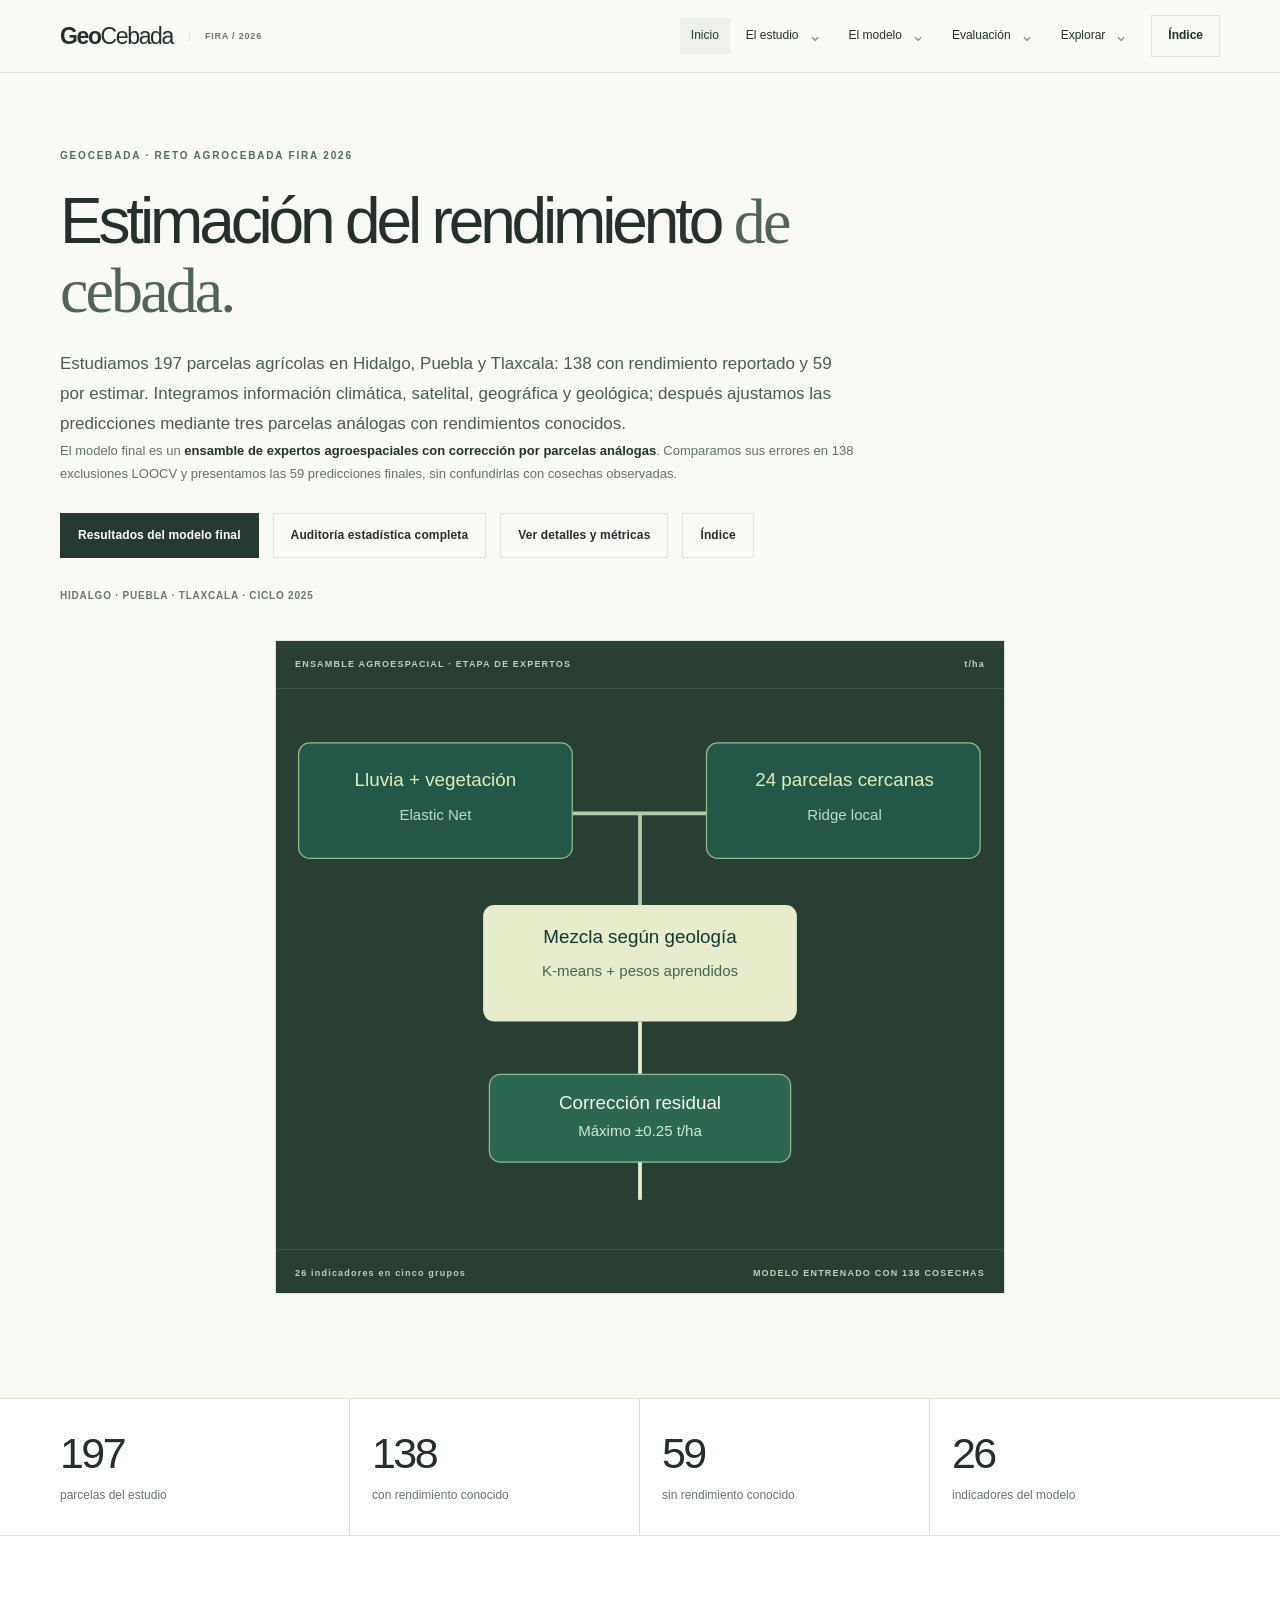
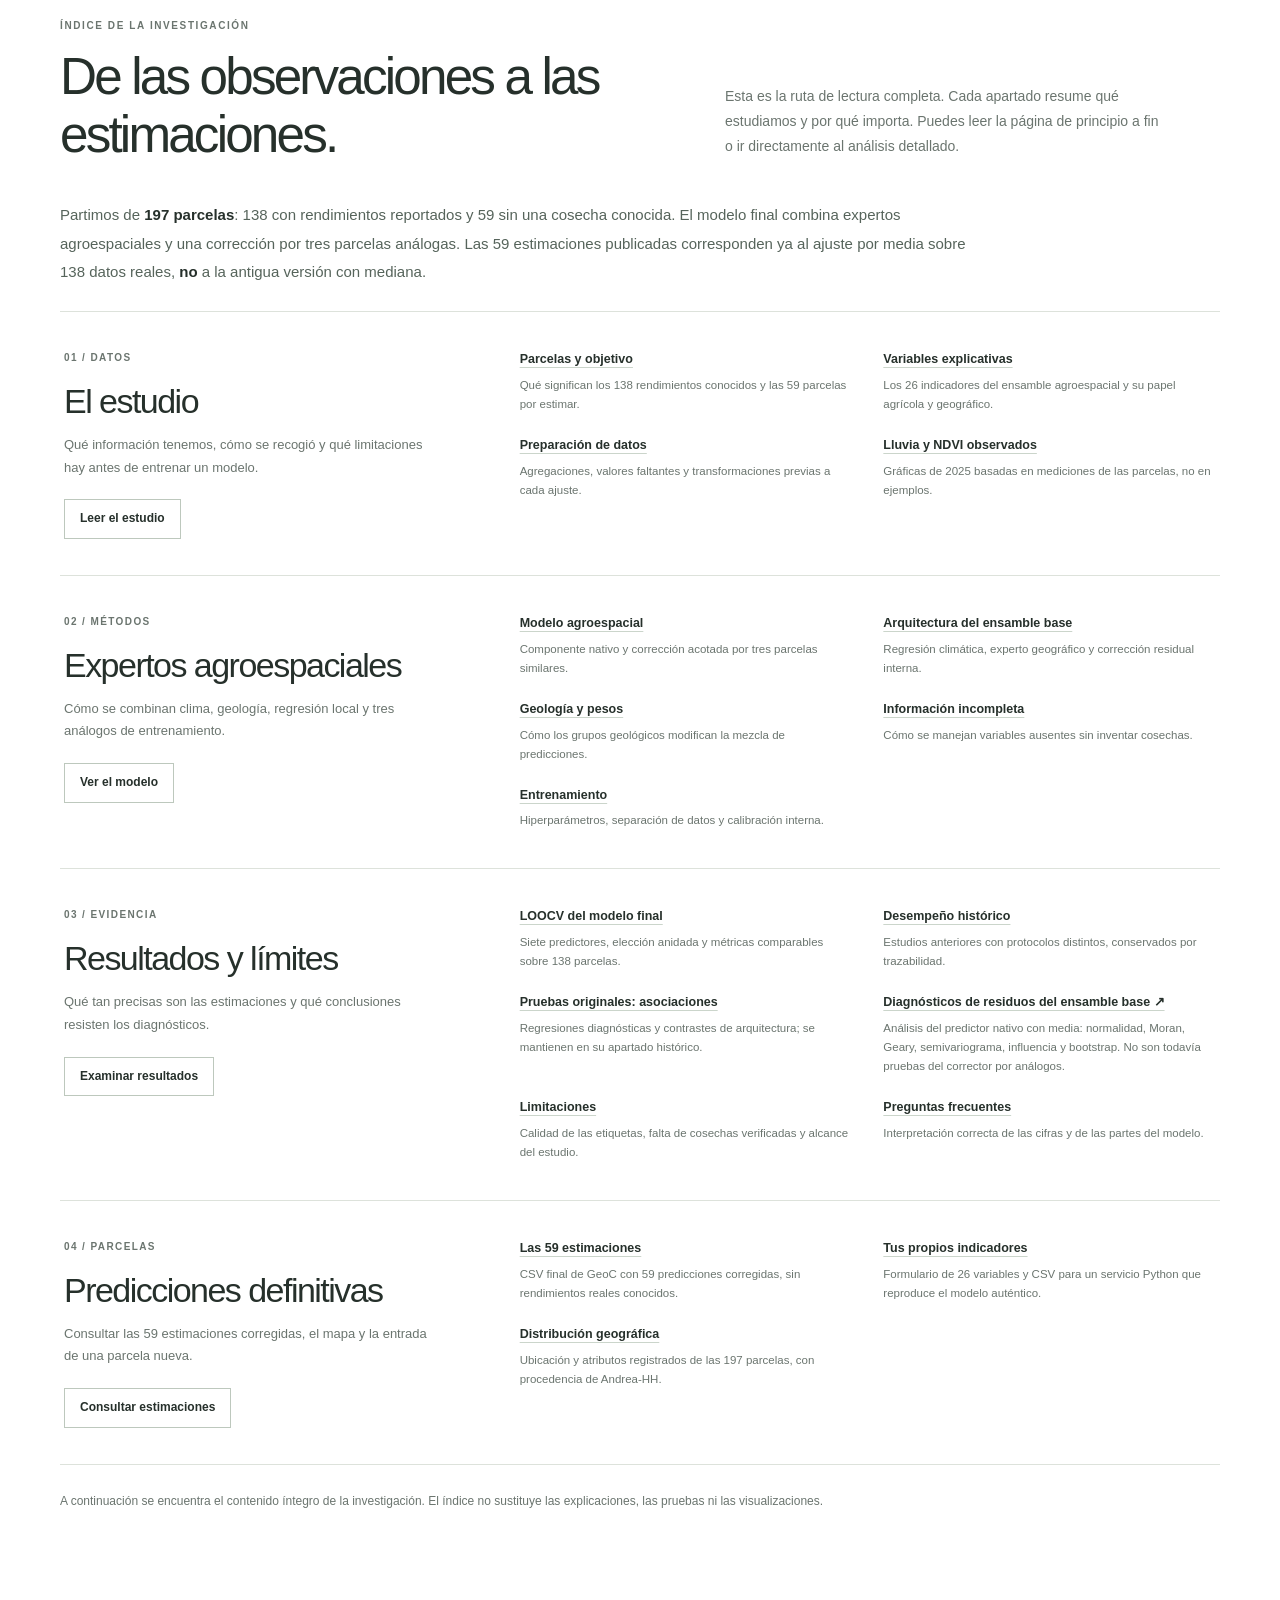
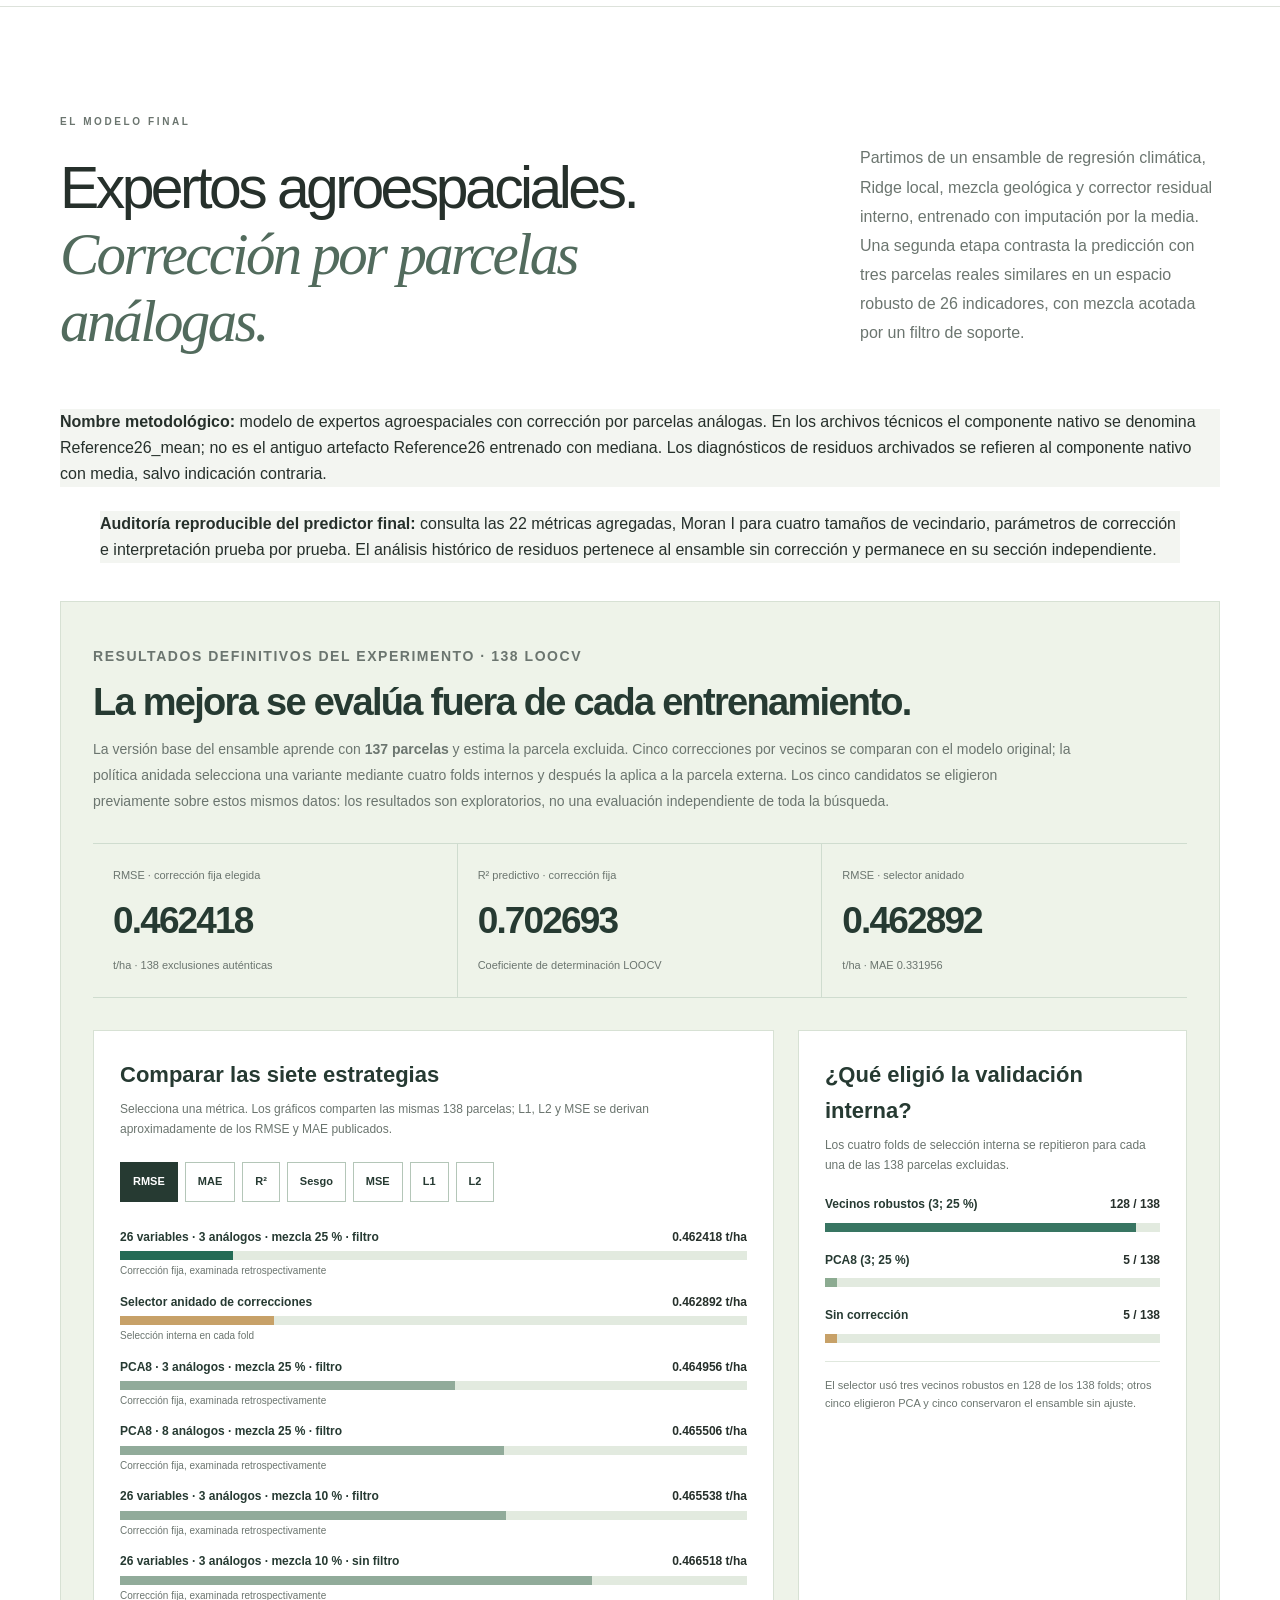
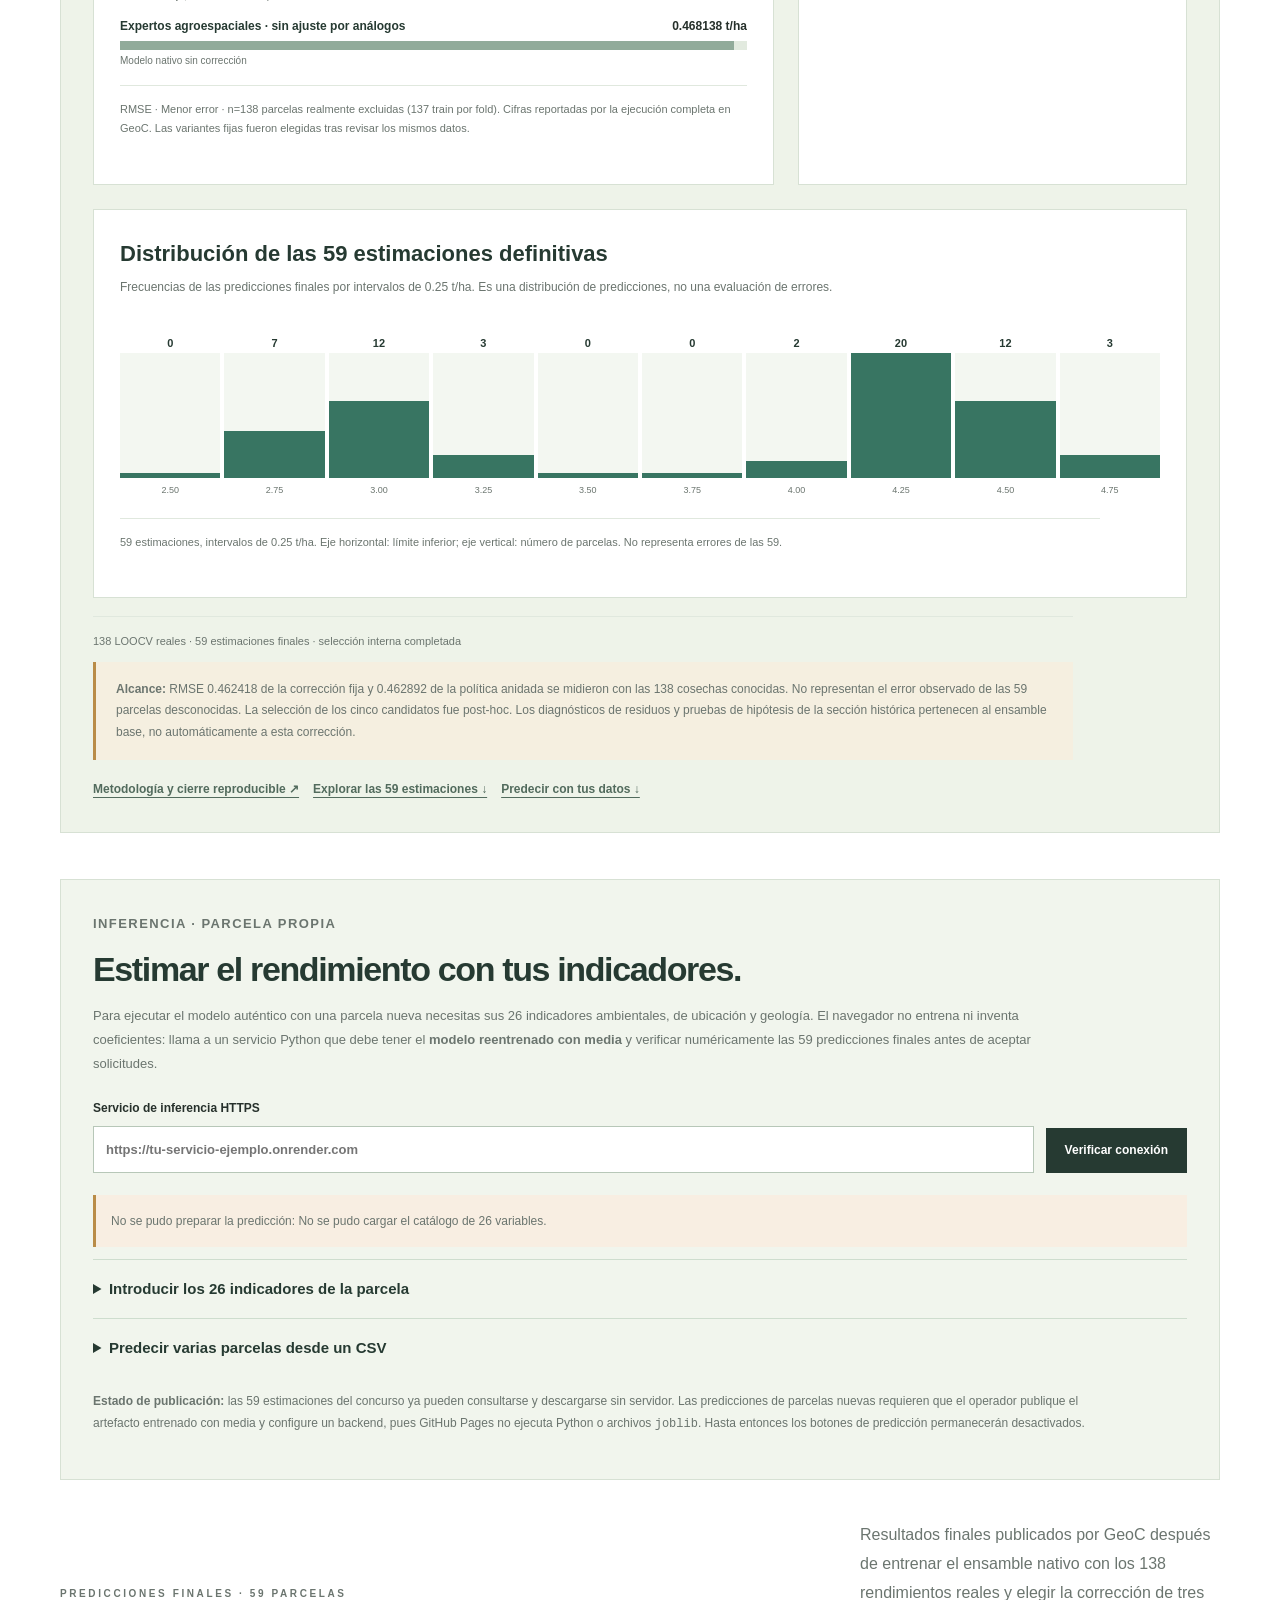
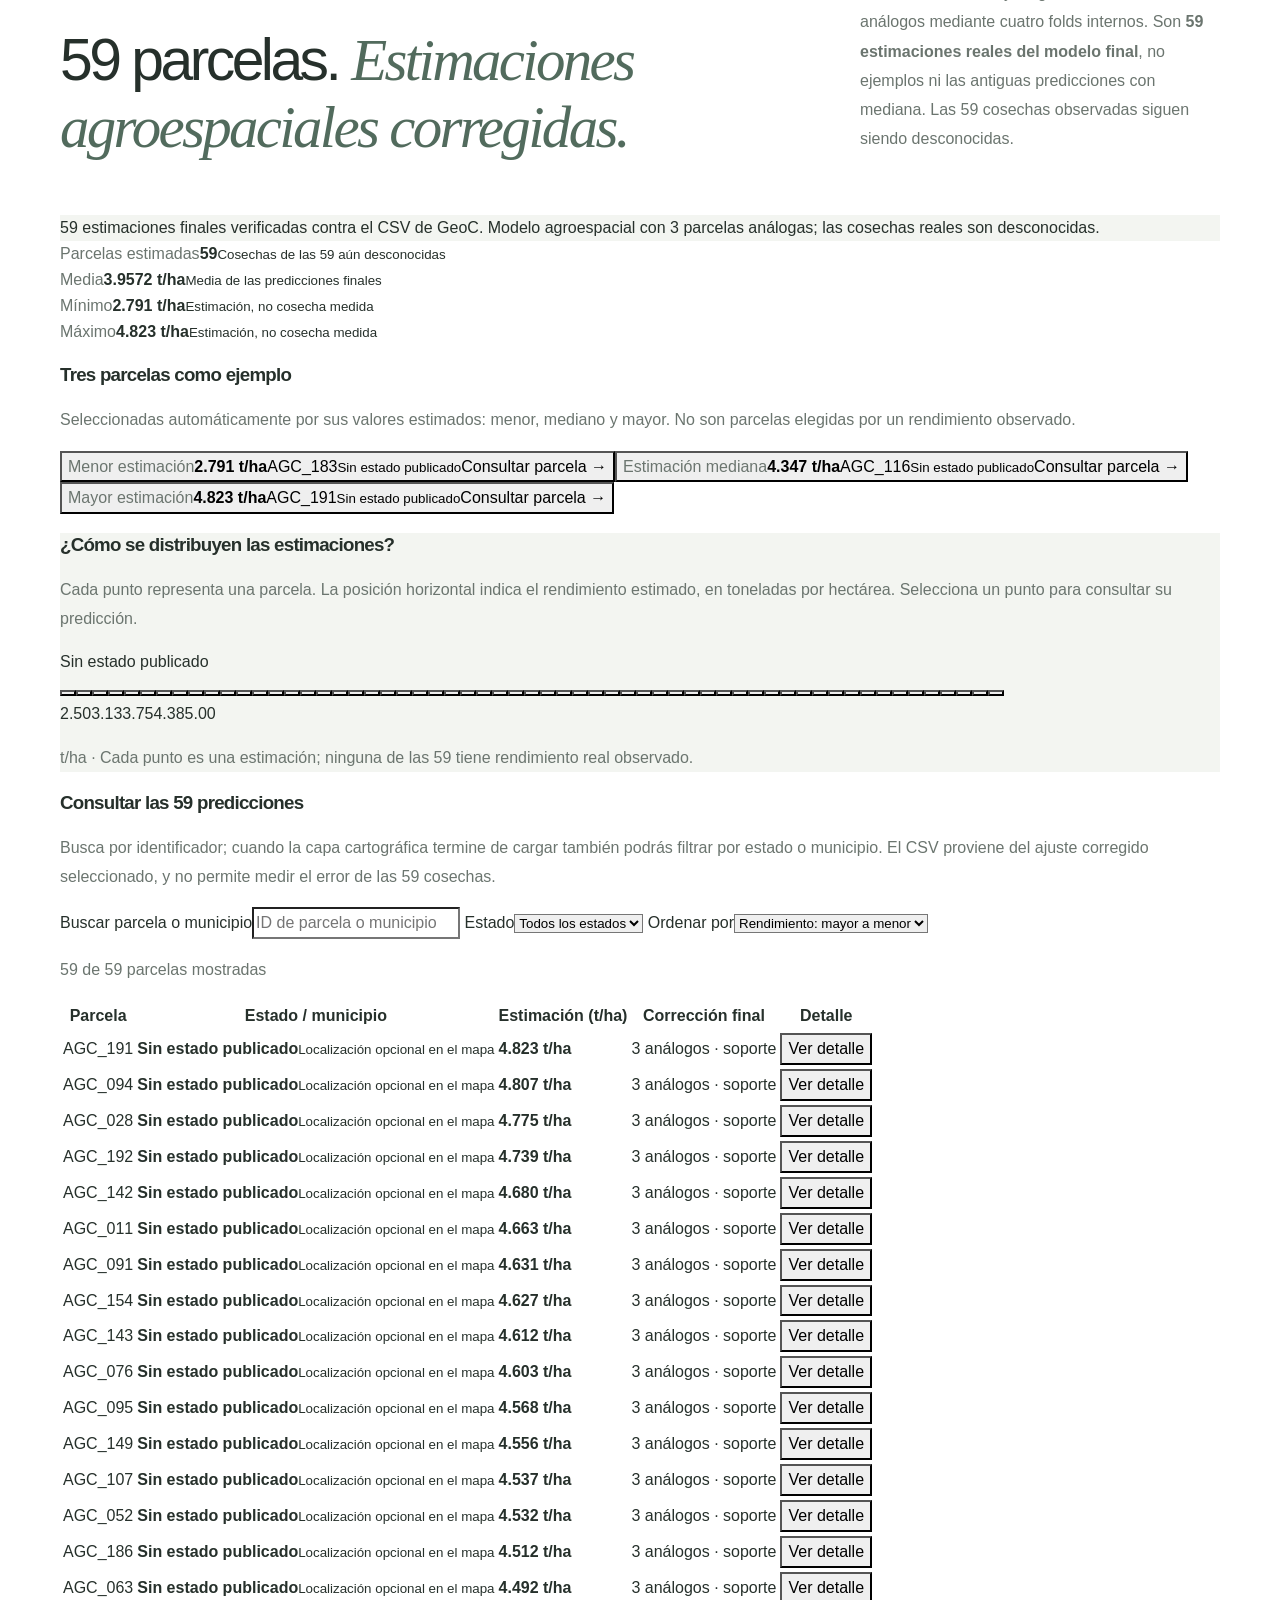
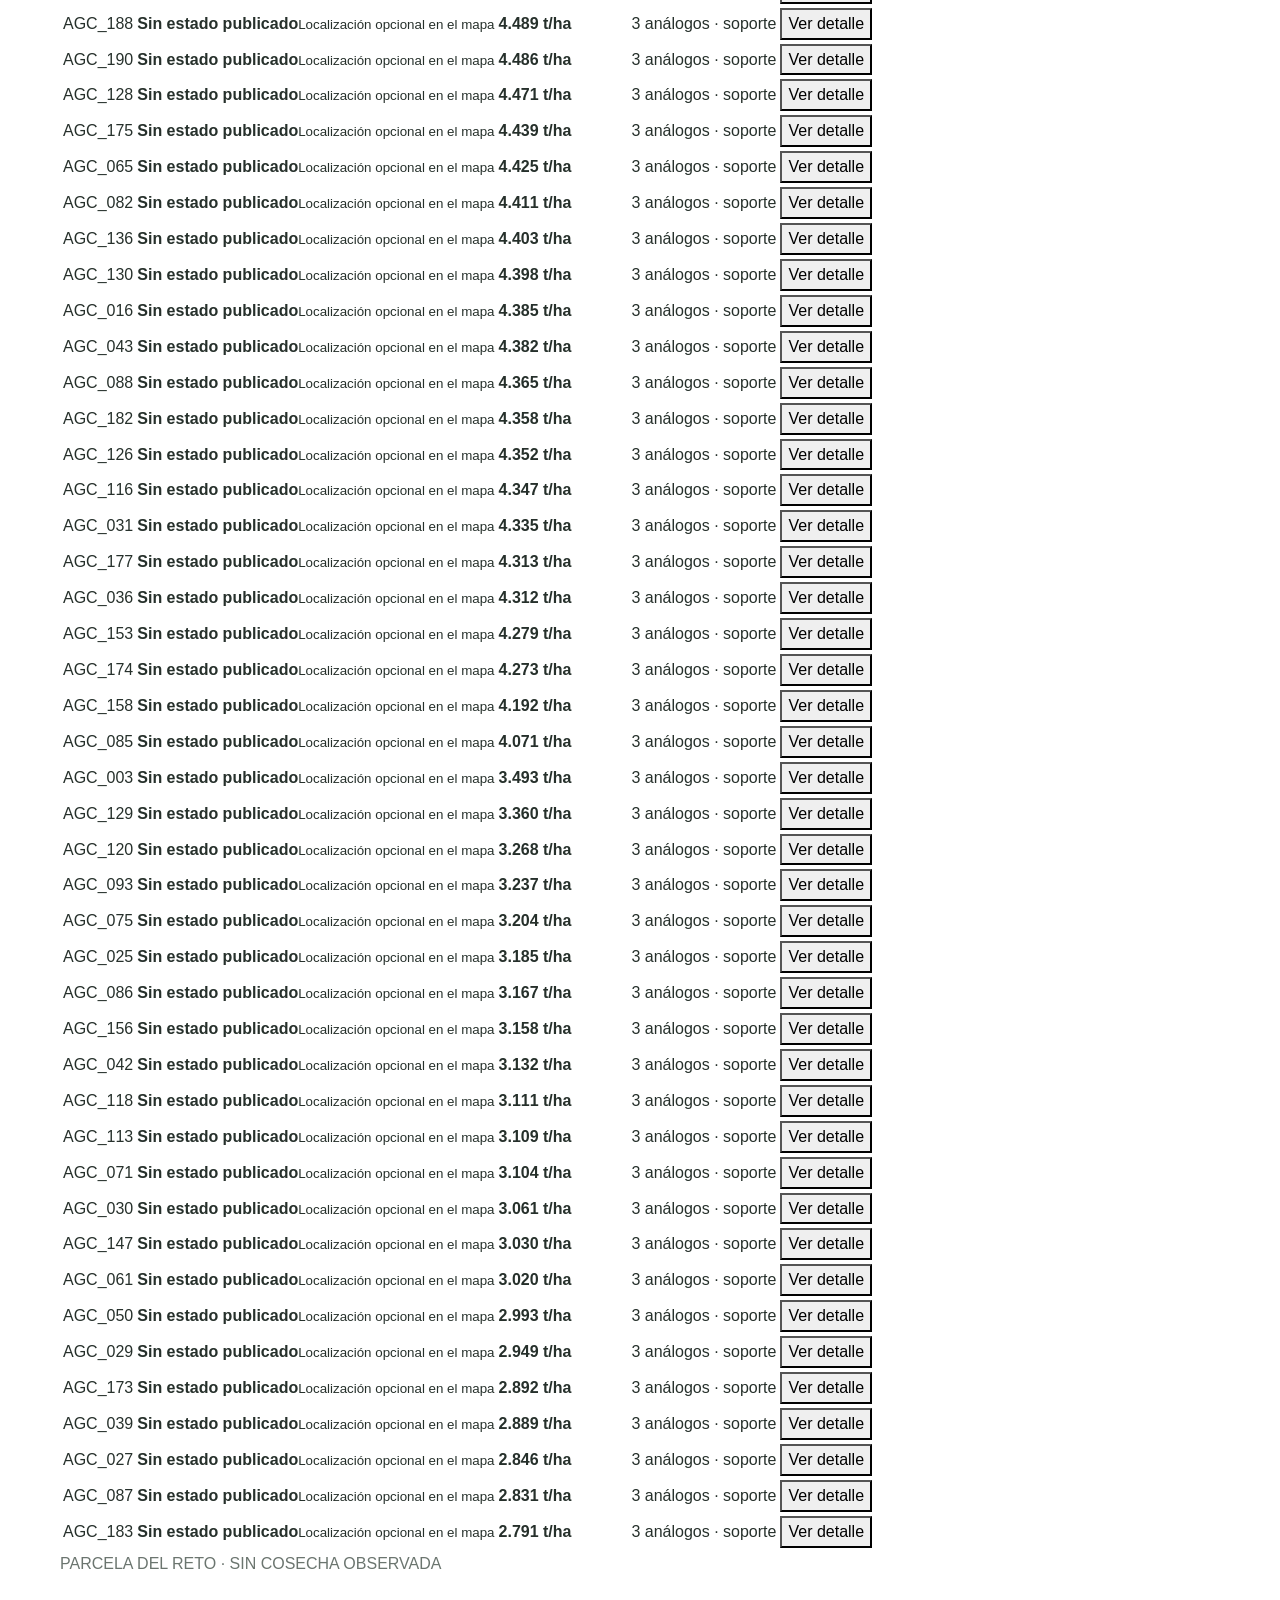
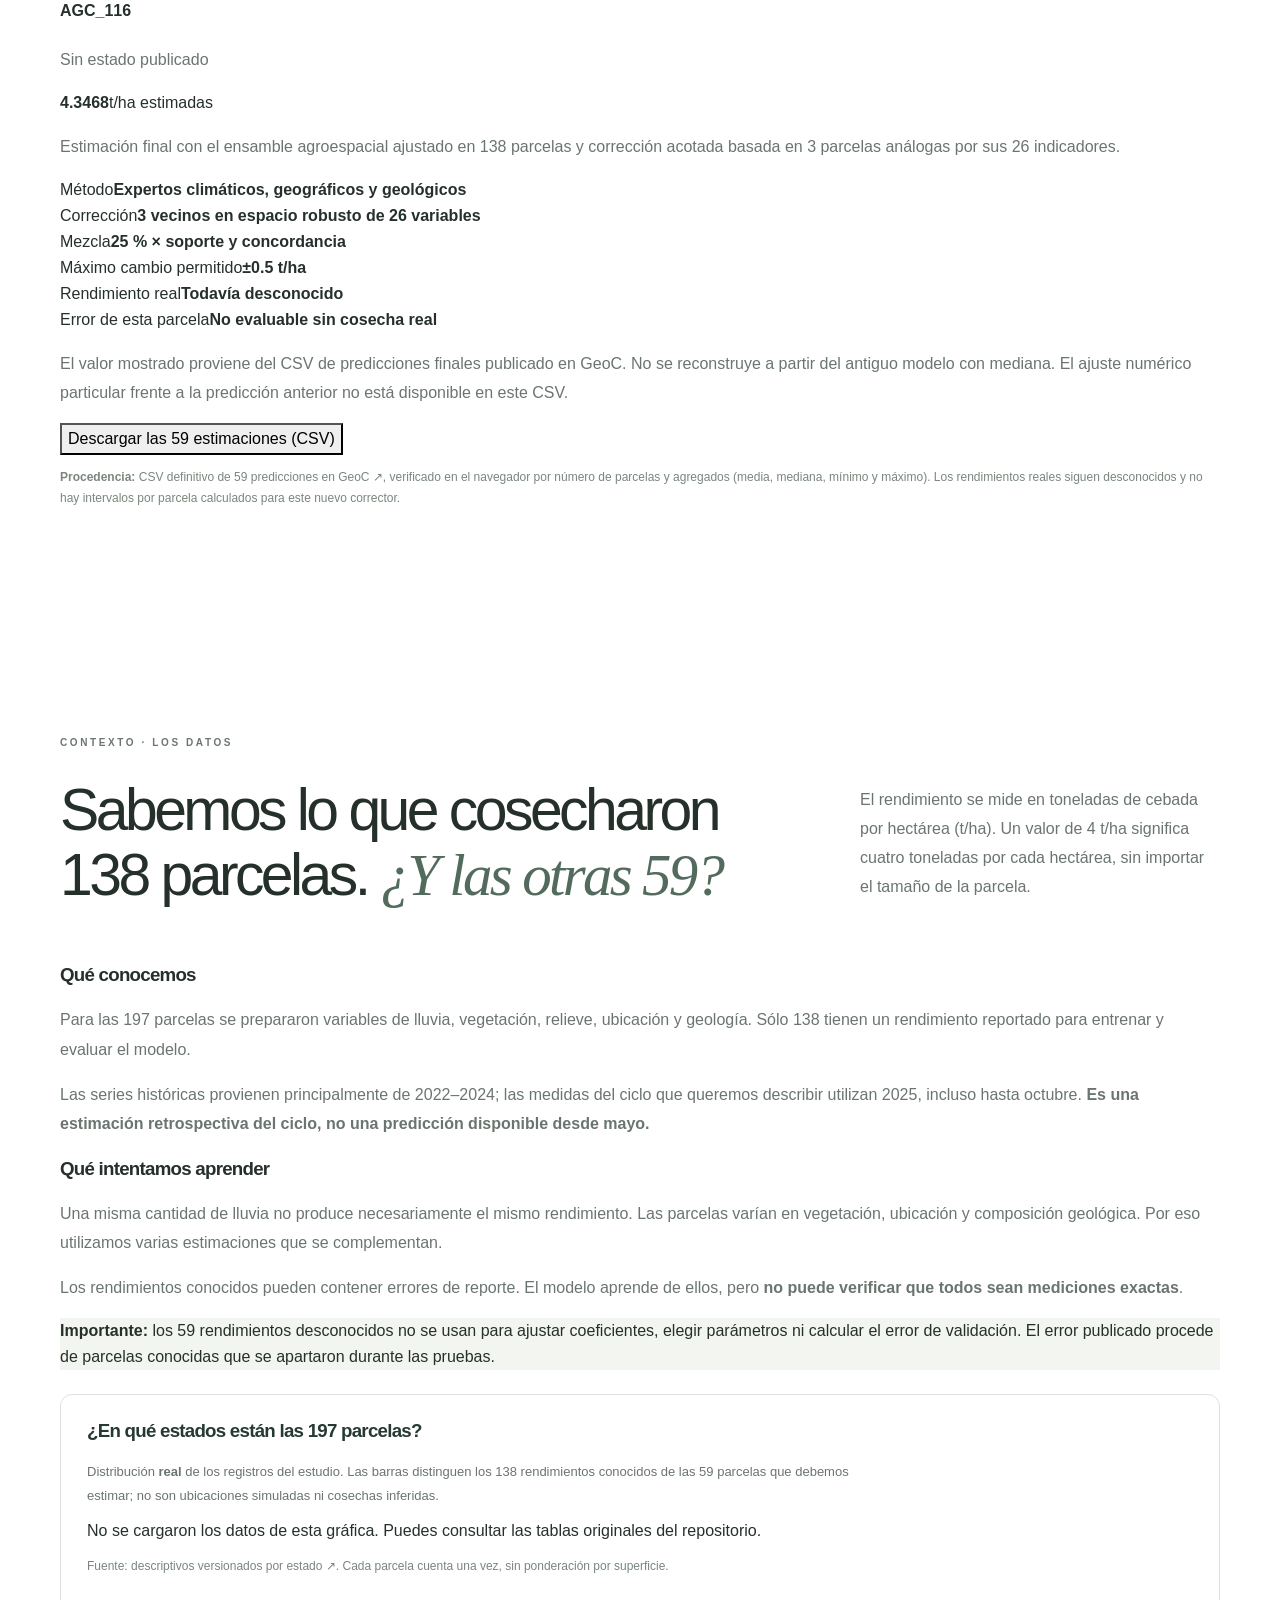
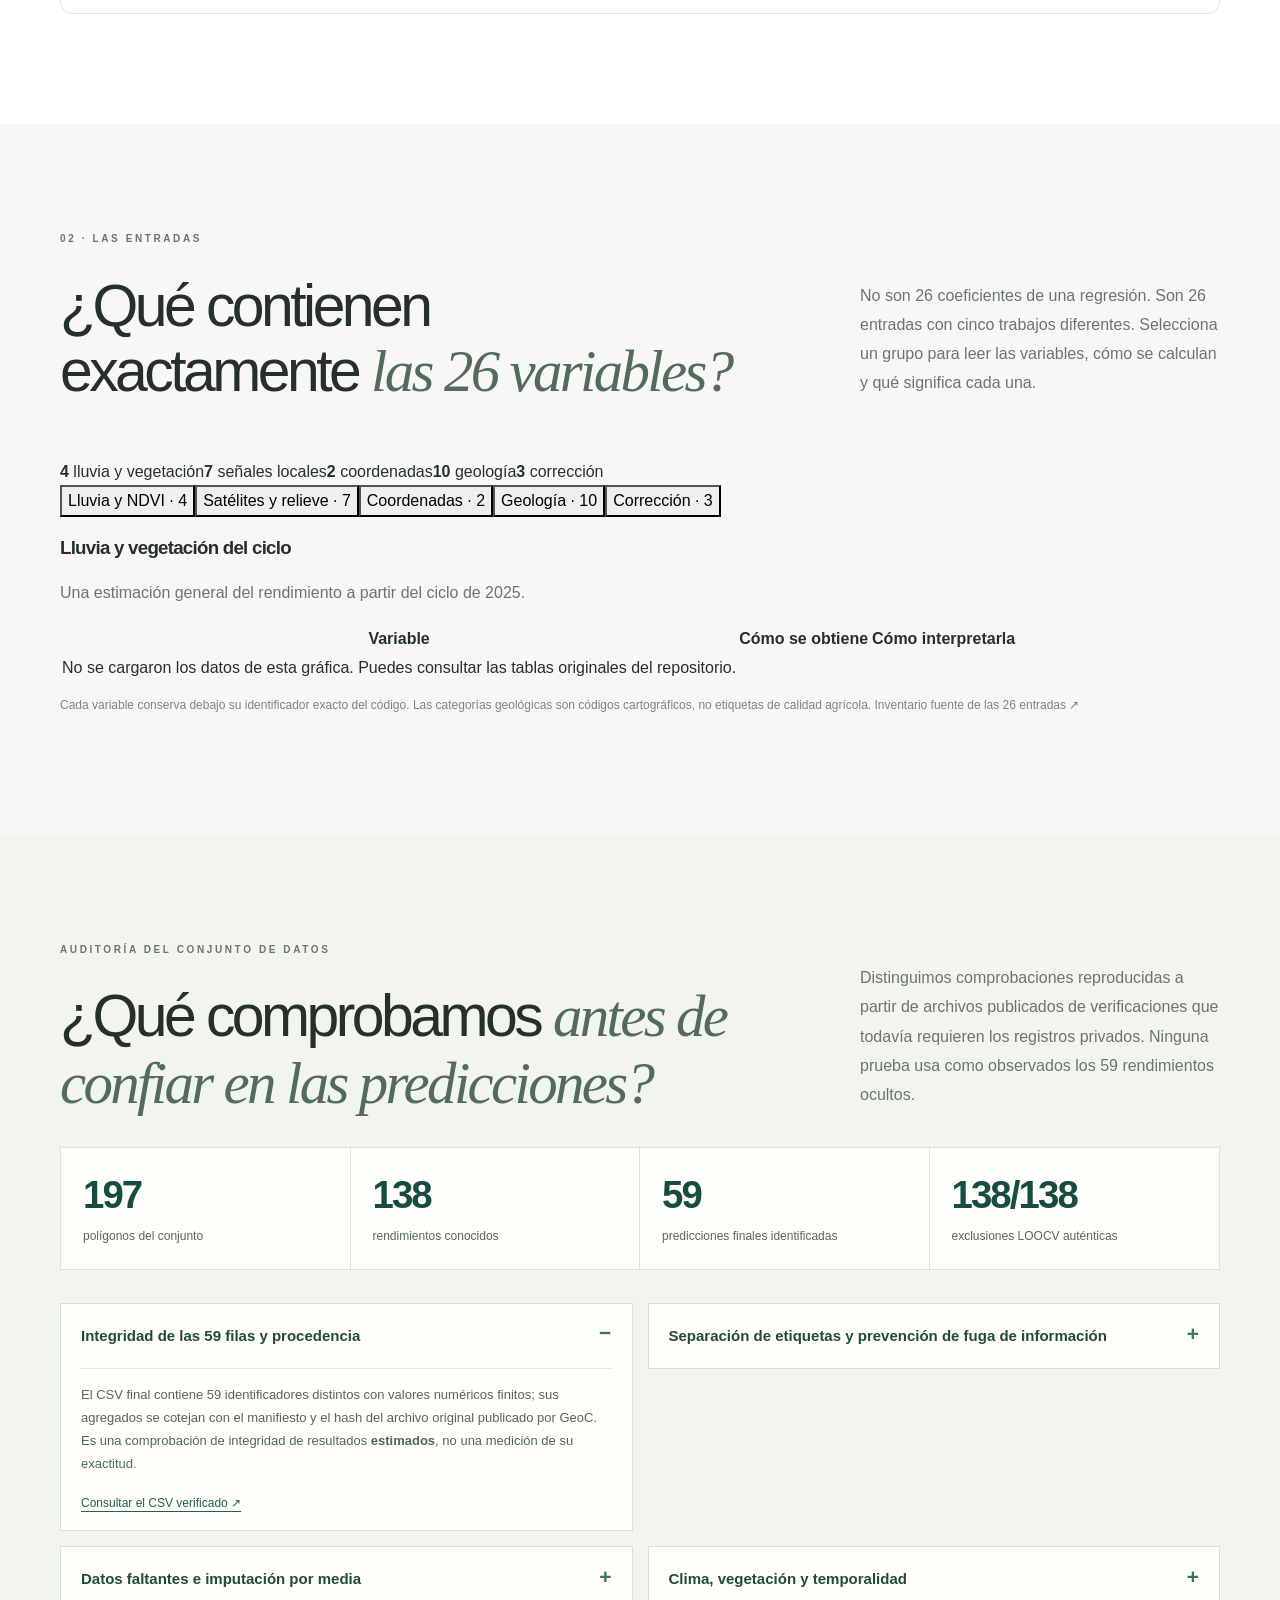
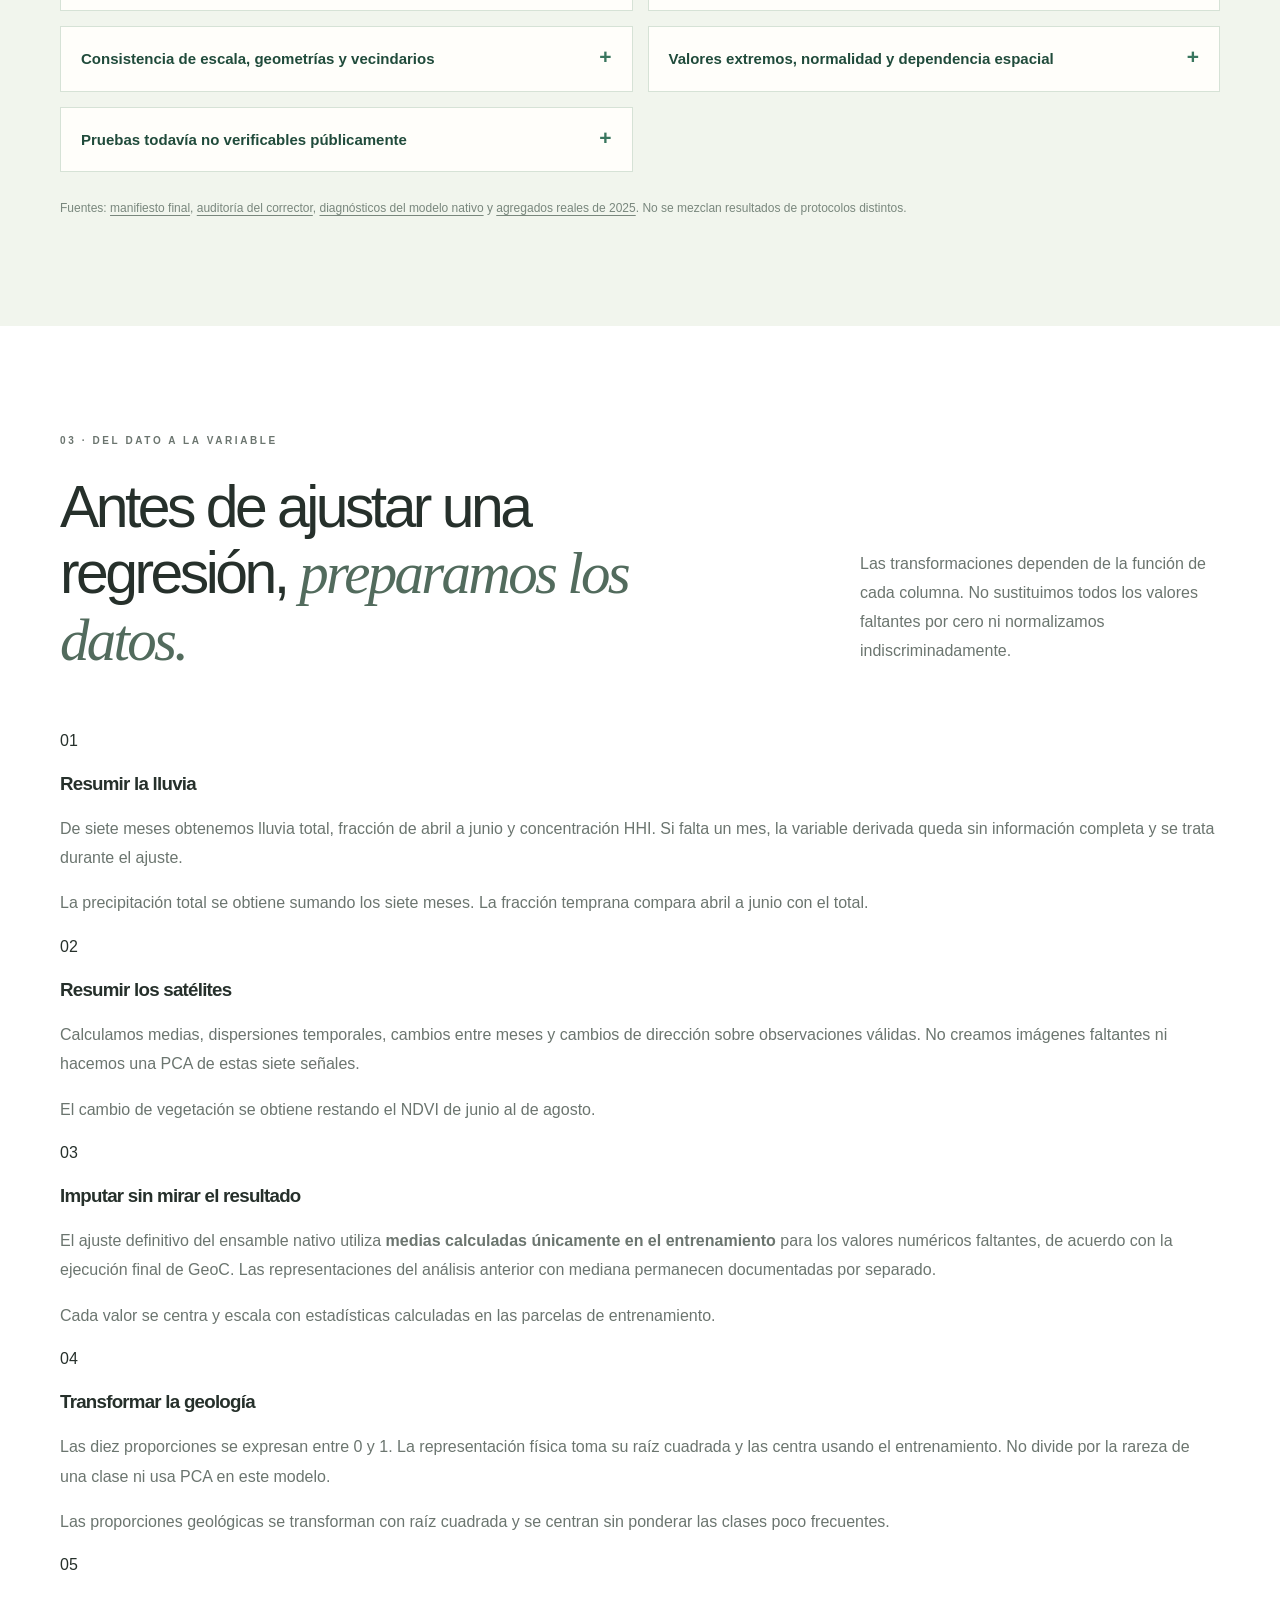
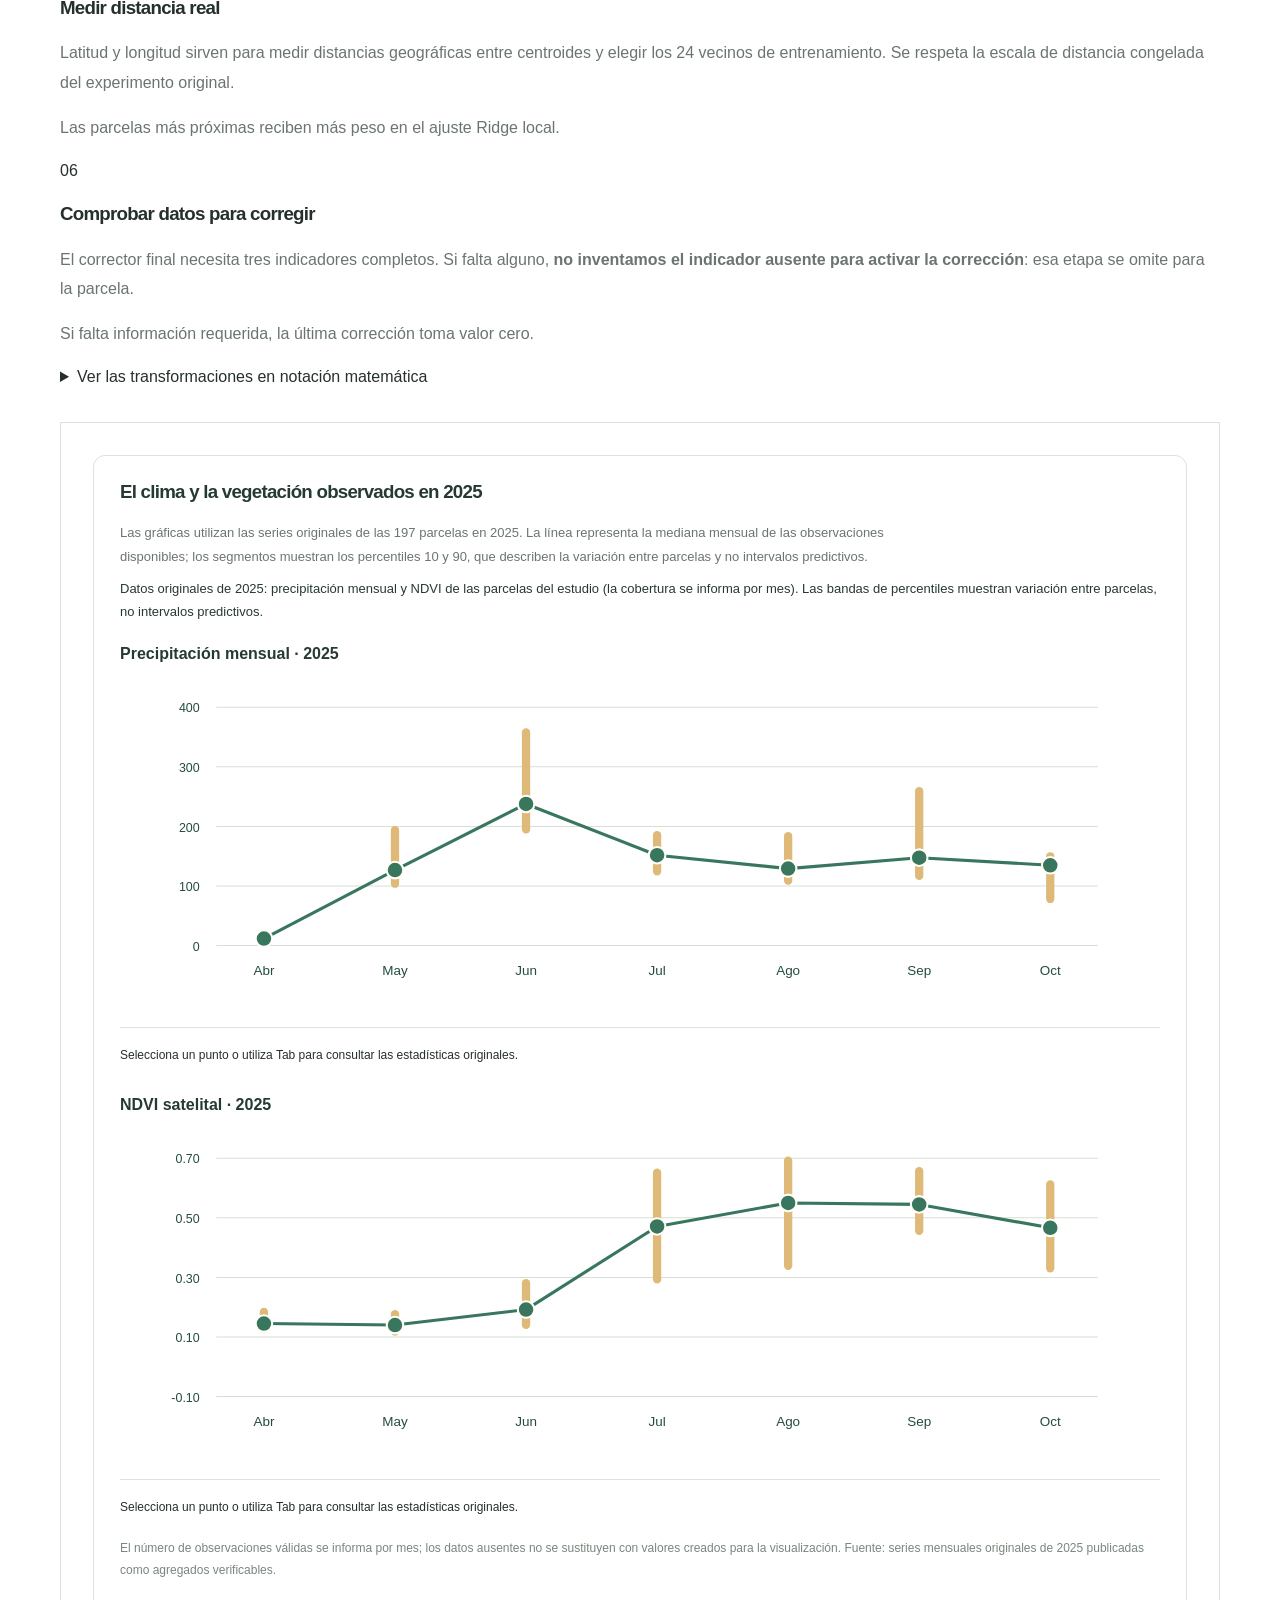
==== commit 4694071d: "Add consistent hover/focus/press motion and responsive data-integrity panels; guard integrated deplo" ====
--- a/site/index.html
+++ b/site/index.html
@@ -38,7 +38,7 @@
 <h1>Estimación del rendimiento <em>de cebada.</em></h1>
 <p class="hero-description">Estudiamos 197 parcelas agrícolas en Hidalgo, Puebla y Tlaxcala: 138 con rendimiento reportado y 59 por estimar. Integramos información climática, satelital, geográfica y geológica; después ajustamos las predicciones mediante tres parcelas análogas con rendimientos conocidos.</p>
 <p class="hero-description minor-intro">El modelo final es un <strong>ensamble de expertos agroespaciales con corrección por parcelas análogas</strong>. Comparamos sus errores en 138 exclusiones LOOCV y presentamos las 59 predicciones finales, sin confundirlas con cosechas observadas.</p>
-<div class="hero-actions"><a class="primary-cta" href="#modelo-final-analisis">Resultados del modelo final</a><a class="secondary-cta" href="./modelo-corregido.html#auditoria-modelo-final">Auditoría estadística completa</a><a class="secondary-cta" href="#recorrido">Índice</a></div>
+<div class="hero-actions"><a class="primary-cta" href="#modelo-final-analisis">Resultados del modelo final</a><a class="secondary-cta" href="./modelo-corregido.html#auditoria-modelo-final">Auditoría estadística completa</a><a class="secondary-cta" href="./modelo-corregido.html">Ver detalles y métricas</a><a class="secondary-cta" href="#recorrido">Índice</a></div>
 <p class="hero-metadata">HIDALGO · PUEBLA · TLAXCALA · CICLO 2025</p>
 </div>
 <div class="hero-visual model-visual" aria-label="Esquema de etapas del modelo"><div class="visual-header"><span>ENSAMBLE AGROESPACIAL · ETAPA DE EXPERTOS</span><span>t/ha</span></div>
--- a/site/scroll_motion.css
+++ b/site/scroll_motion.css
@@ -91,3 +91,68 @@
 @media(prefers-reduced-motion:reduce){
  .geo-interactive,.missing-demo{transform:none!important;box-shadow:none!important}
 }
+
+/* Consistent interactive affordances across the unified portal.
+   Hover/keyboard effects never move Leaflet's draggable map surface. */
+.data-integrity{background:#f1f5ed}
+.data-integrity .section-heading{margin-bottom:30px}
+.quality-summary{display:grid;grid-template-columns:repeat(4,minmax(0,1fr));border:1px solid #d9e3d7;background:#fffefa;margin:25px 0 33px}
+.quality-summary article{padding:23px 22px;border-right:1px solid #d9e3d7;min-width:0}
+.quality-summary article:last-child{border-right:0}
+.quality-summary strong{display:block;font-size:clamp(26px,3vw,42px);font-variant-numeric:tabular-nums;color:#174d41;letter-spacing:-.05em;line-height:1.25}
+.quality-summary span{display:block;margin-top:8px;font-size:12px;color:#53695d}
+.quality-checks{display:grid;grid-template-columns:repeat(2,minmax(0,1fr));gap:15px;align-items:start}
+.quality-checks details{border:1px solid #d6e2d6;background:#fffefa;padding:0 20px;min-width:0}
+.quality-checks summary{cursor:pointer;list-style:none;font-size:15px;font-weight:730;line-height:1.42;color:#204b3b;padding:21px 28px 21px 0;position:relative}
+.quality-checks summary::-webkit-details-marker{display:none}
+.quality-checks summary::after{content:"+";position:absolute;right:0;top:19px;color:#39765e;font-size:21px;line-height:1;transition:transform .22s ease}
+.quality-checks details[open] summary::after{content:"−";transform:rotate(180deg)}
+.quality-checks details[open] summary{border-bottom:1px solid #e1e8de}
+.quality-checks details p{font-size:13px!important;line-height:1.77;margin:14px 0;color:#52675c!important}
+.quality-checks details a{display:inline-block;font-size:12px;text-decoration:underline;text-underline-offset:4px;color:#265e4d;margin:0 0 17px}
+.data-integrity .small-note{font-size:12px;line-height:1.8;margin:26px 0 0}
+.data-integrity .small-note a{text-decoration:underline;text-underline-offset:3px}
+@media(max-width:820px){.quality-summary{grid-template-columns:repeat(2,minmax(0,1fr))}.quality-summary article:nth-child(2){border-right:0}.quality-summary article:nth-child(-n+2){border-bottom:1px solid #d9e3d7}.quality-checks{grid-template-columns:1fr}}
+@media(max-width:480px){.quality-summary article{padding:17px 13px}.quality-checks details{padding-inline:15px}}
+@media(prefers-reduced-motion:no-preference){
+  :where(button:not(:disabled),[role="button"]:not([aria-disabled="true"]),[role="tab"],summary,a[href],input:not(:disabled),select:not(:disabled),textarea:not(:disabled)){
+    transition:background-color .25s ease,color .25s ease,border-color .25s ease,box-shadow .25s ease,opacity .25s ease,filter .25s ease,transform .3s cubic-bezier(.22,1,.36,1);
+  }
+  :where(.fm-bar-fill,.fm-share-track span,.tsb-audit-track,.result-fill,.evidence-tab,.ablation-fill){
+    transition:width .52s cubic-bezier(.22,1,.36,1),background-color .3s ease,opacity .3s ease,filter .3s ease;
+  }
+  :where(.fm-figure,.pred59-table tbody tr,.tsb-audit-paper,.quality-summary article,.quality-checks details,.tsb-audit-metric,.pred59-viz,.geo-native-sidebar,.chapter-card){
+    transition:background-color .3s ease,border-color .3s ease,box-shadow .36s ease,filter .3s ease;
+  }
+  .quality-checks details[open] > :not(summary){animation:quality-expand .3s ease both}
+  @keyframes quality-expand{from{opacity:.35;transform:translateY(-5px)}to{opacity:1;transform:none}}
+  @media(hover:hover) and (pointer:fine){
+    :where(.fm-tabs button,.tsb-audit-tab,.quality-checks summary,.pred59-filters select,.pred59-filters input,.fm-predict button,.nav-popover a,.geo-map-controls button,.geo-native-controls select):not(:disabled):hover{
+      filter:brightness(.97);
+      box-shadow:0 5px 14px rgba(24,56,47,.11);
+    }
+    :where(button:not(:disabled):not(.leaflet-control-zoom-in):not(.leaflet-control-zoom-out),[role="tab"],.chapter-readmore,.nav-popover a):hover{
+      transform:translateY(-2px);
+    }
+    :where(.quality-checks details,.fm-figure,.tsb-audit-paper,.tsb-audit-metric,.quality-summary article,.pred59-table tbody tr):hover{
+      background-color:#f0f6ed;
+      box-shadow:0 9px 26px rgba(24,56,47,.09);
+    }
+    :where(.fm-figure,.pred59-plot,.tsb-audit-panel,.figure-host) svg :is(circle,rect):hover{
+      filter:brightness(.88);
+      opacity:.83;
+    }
+    :where(.nav-popover a,.quality-checks summary,.tsb-audit-tab):hover{
+      color:#247558;
+    }
+  }
+  :where(button:not(:disabled),[role="tab"],.chapter-readmore):active{transform:translateY(1px) scale(.985)}
+}
+:where(button,[role="button"],[role="tab"],summary,a[href],input,select,textarea):focus-visible{
+  outline:3px solid #ac833b!important;outline-offset:3px;
+  box-shadow:0 0 0 5px rgba(223,185,119,.18);
+}
+:where(button,select,input):disabled{opacity:.58;cursor:not-allowed}
+@media(prefers-reduced-motion:reduce){
+  :where(.quality-checks summary::after,.quality-checks details *,.fm-bar-fill,.fm-share-track span,.tsb-audit-track,.quality-checks details){animation:none!important;transition:none!important;transform:none!important}
+}
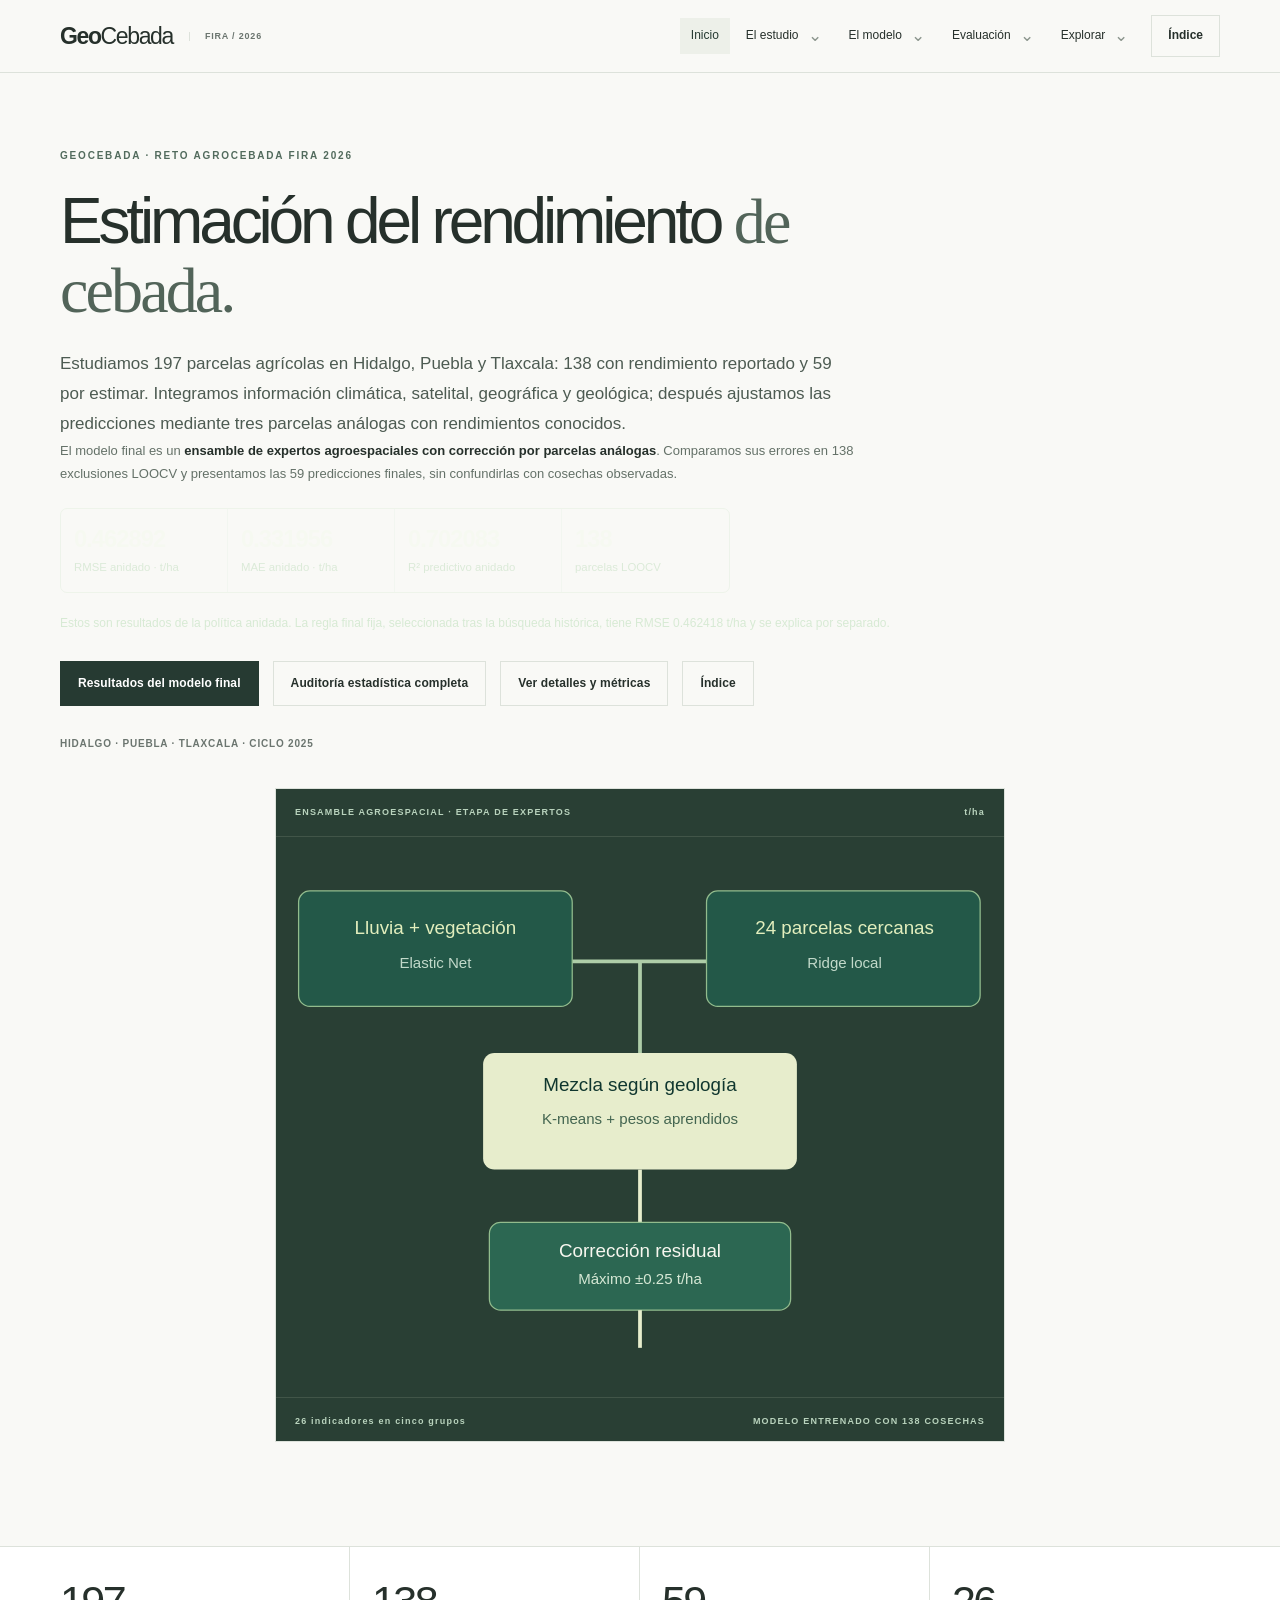
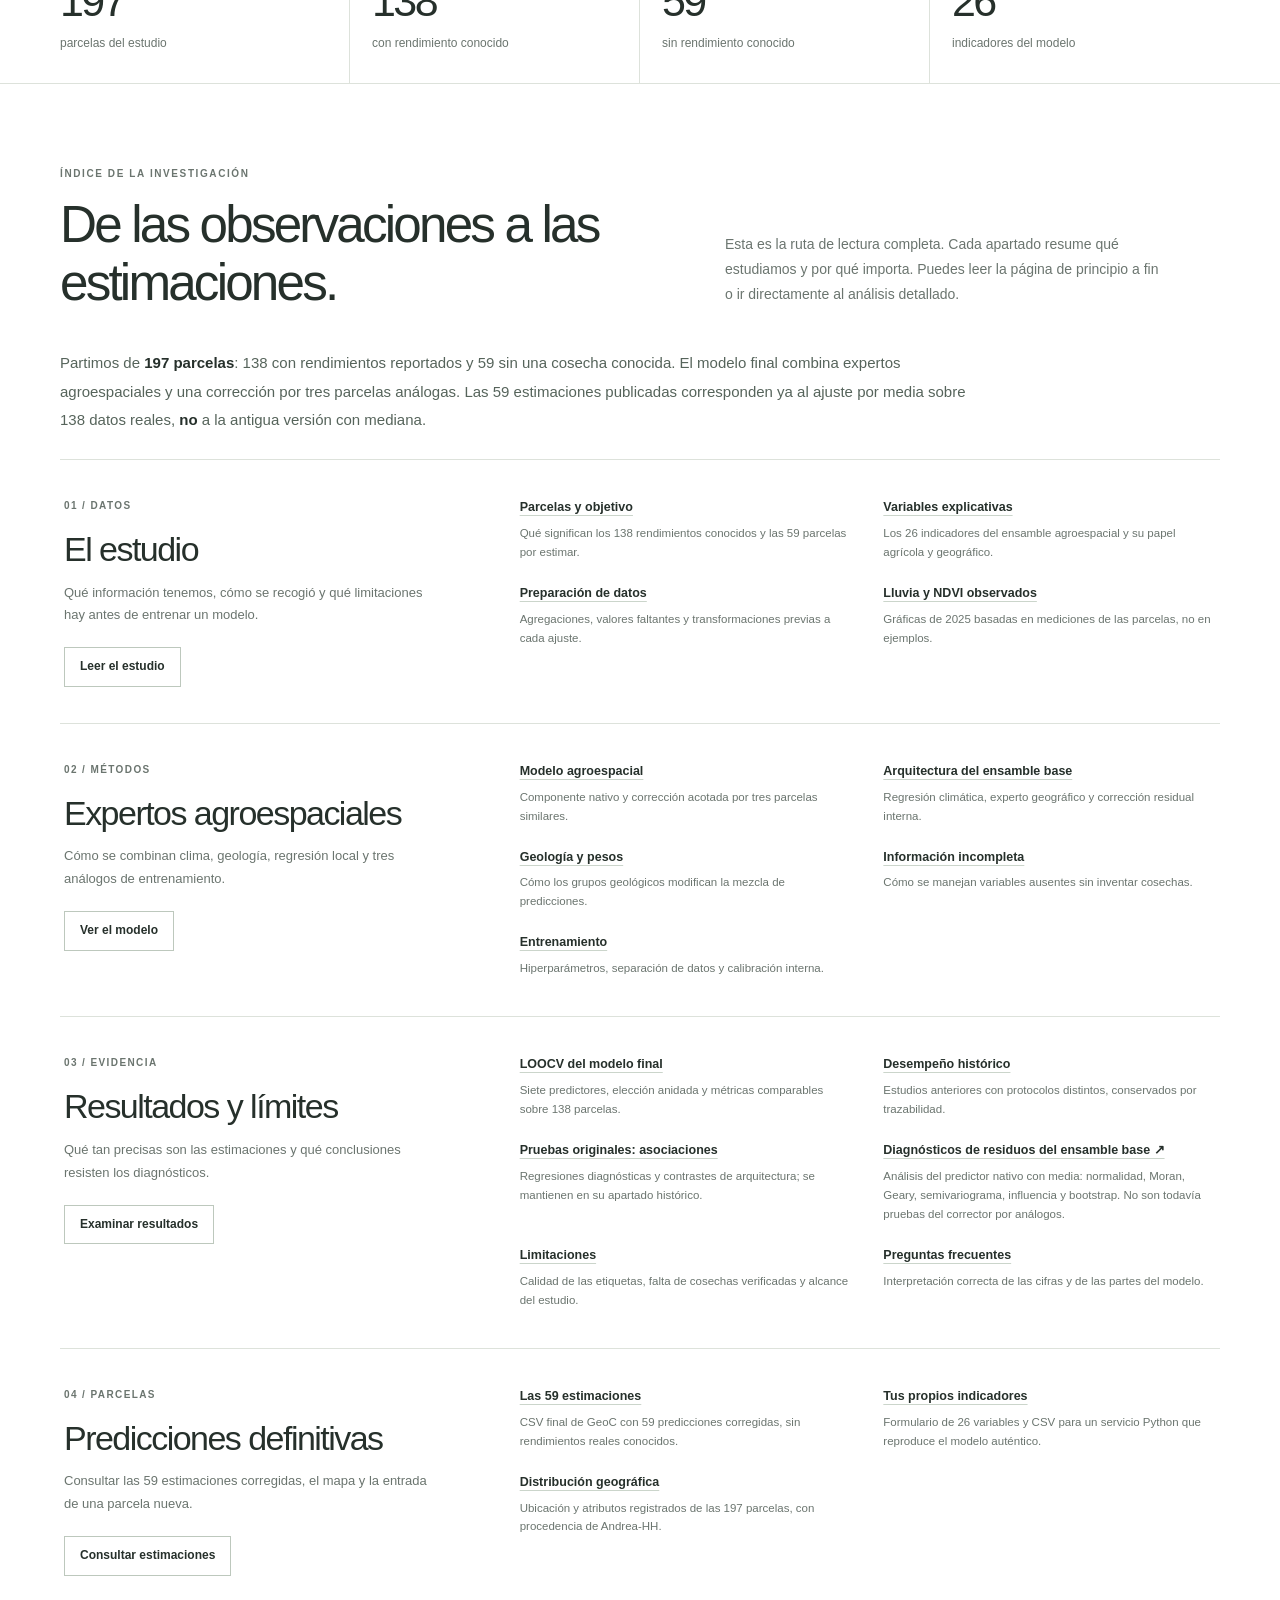
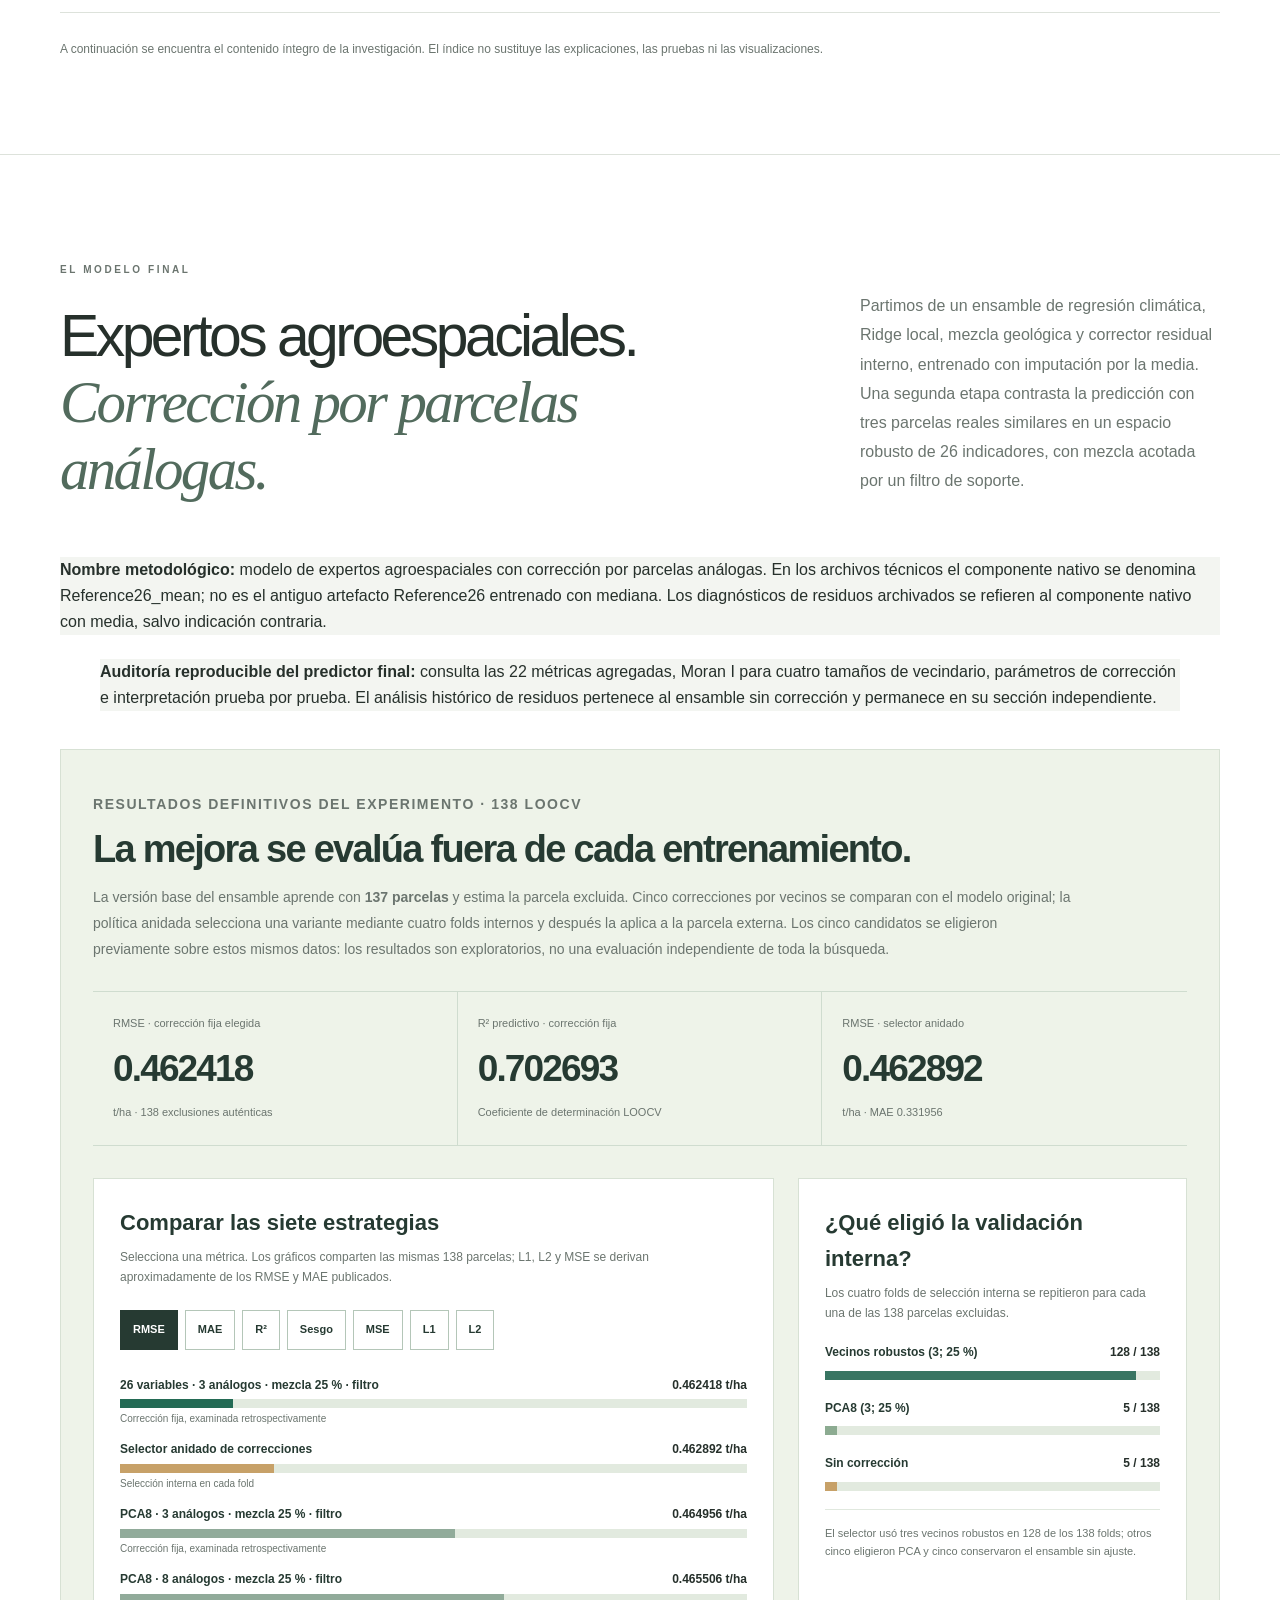
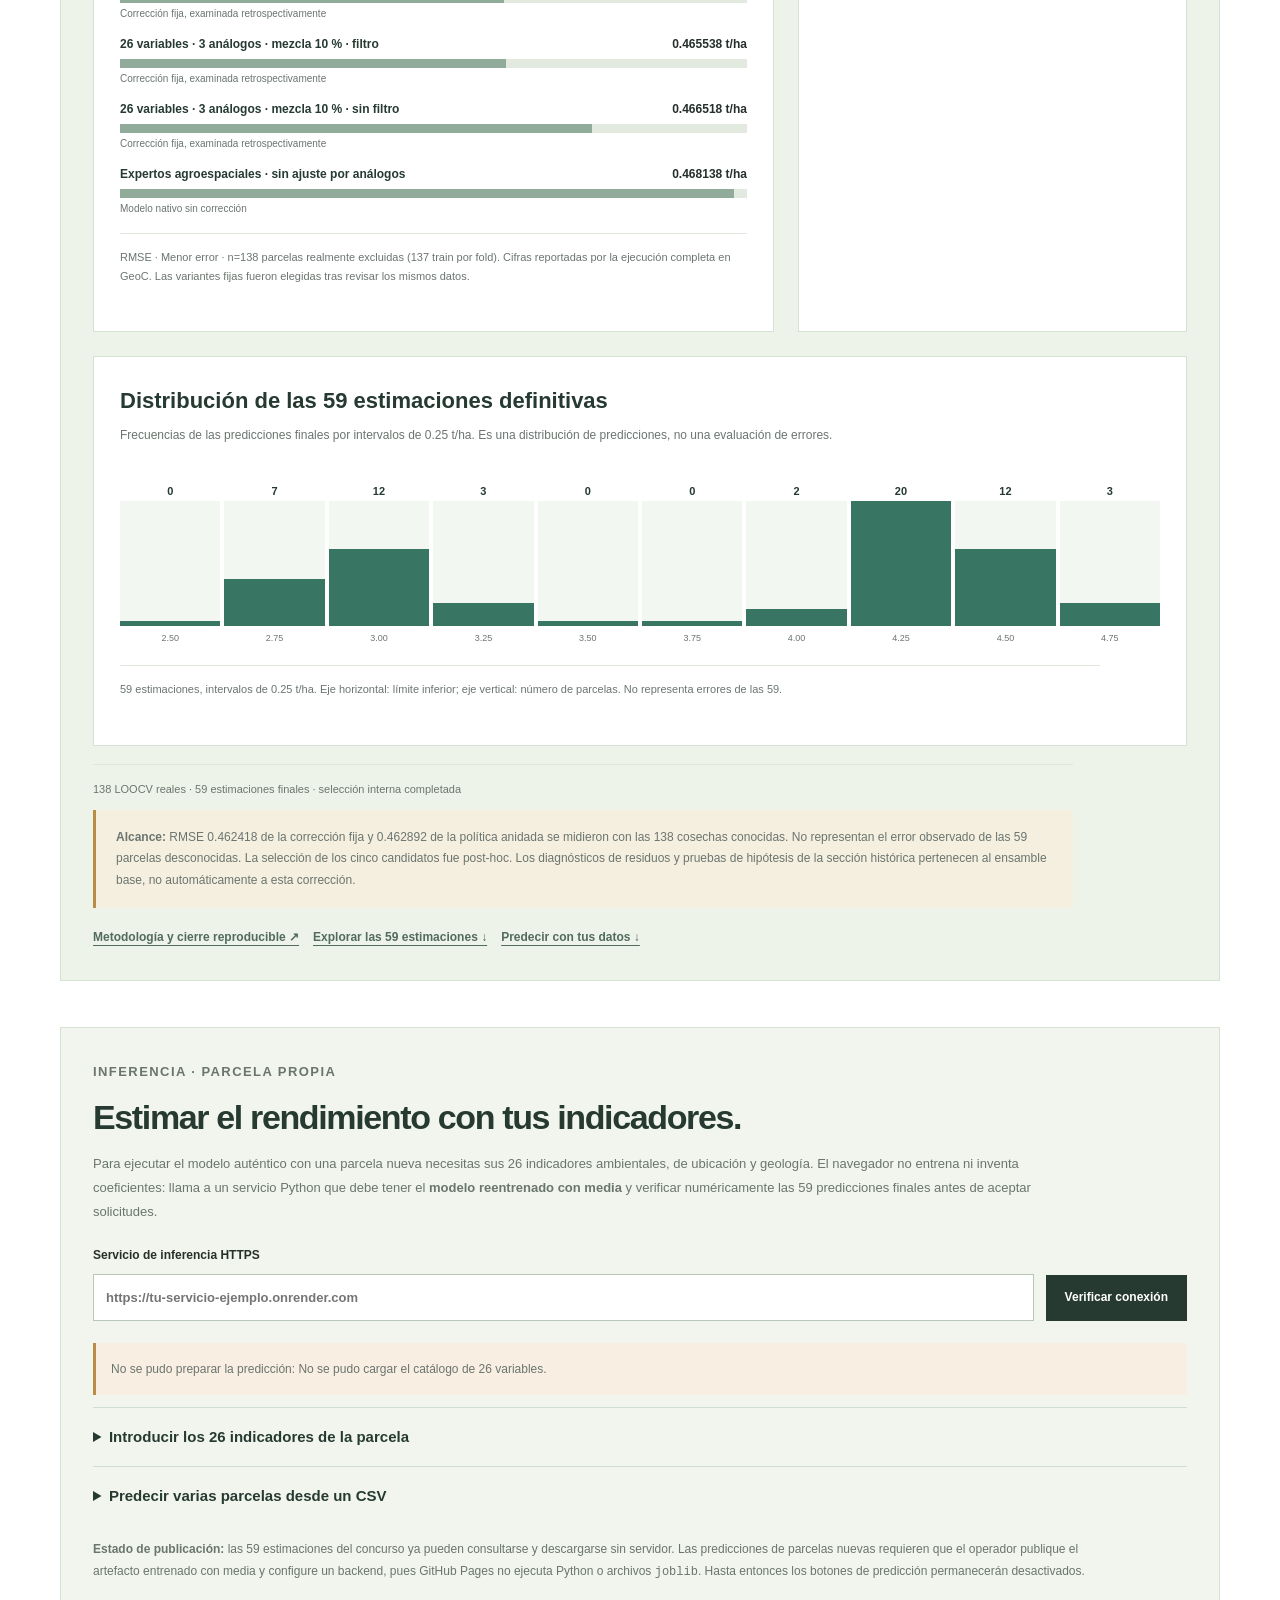
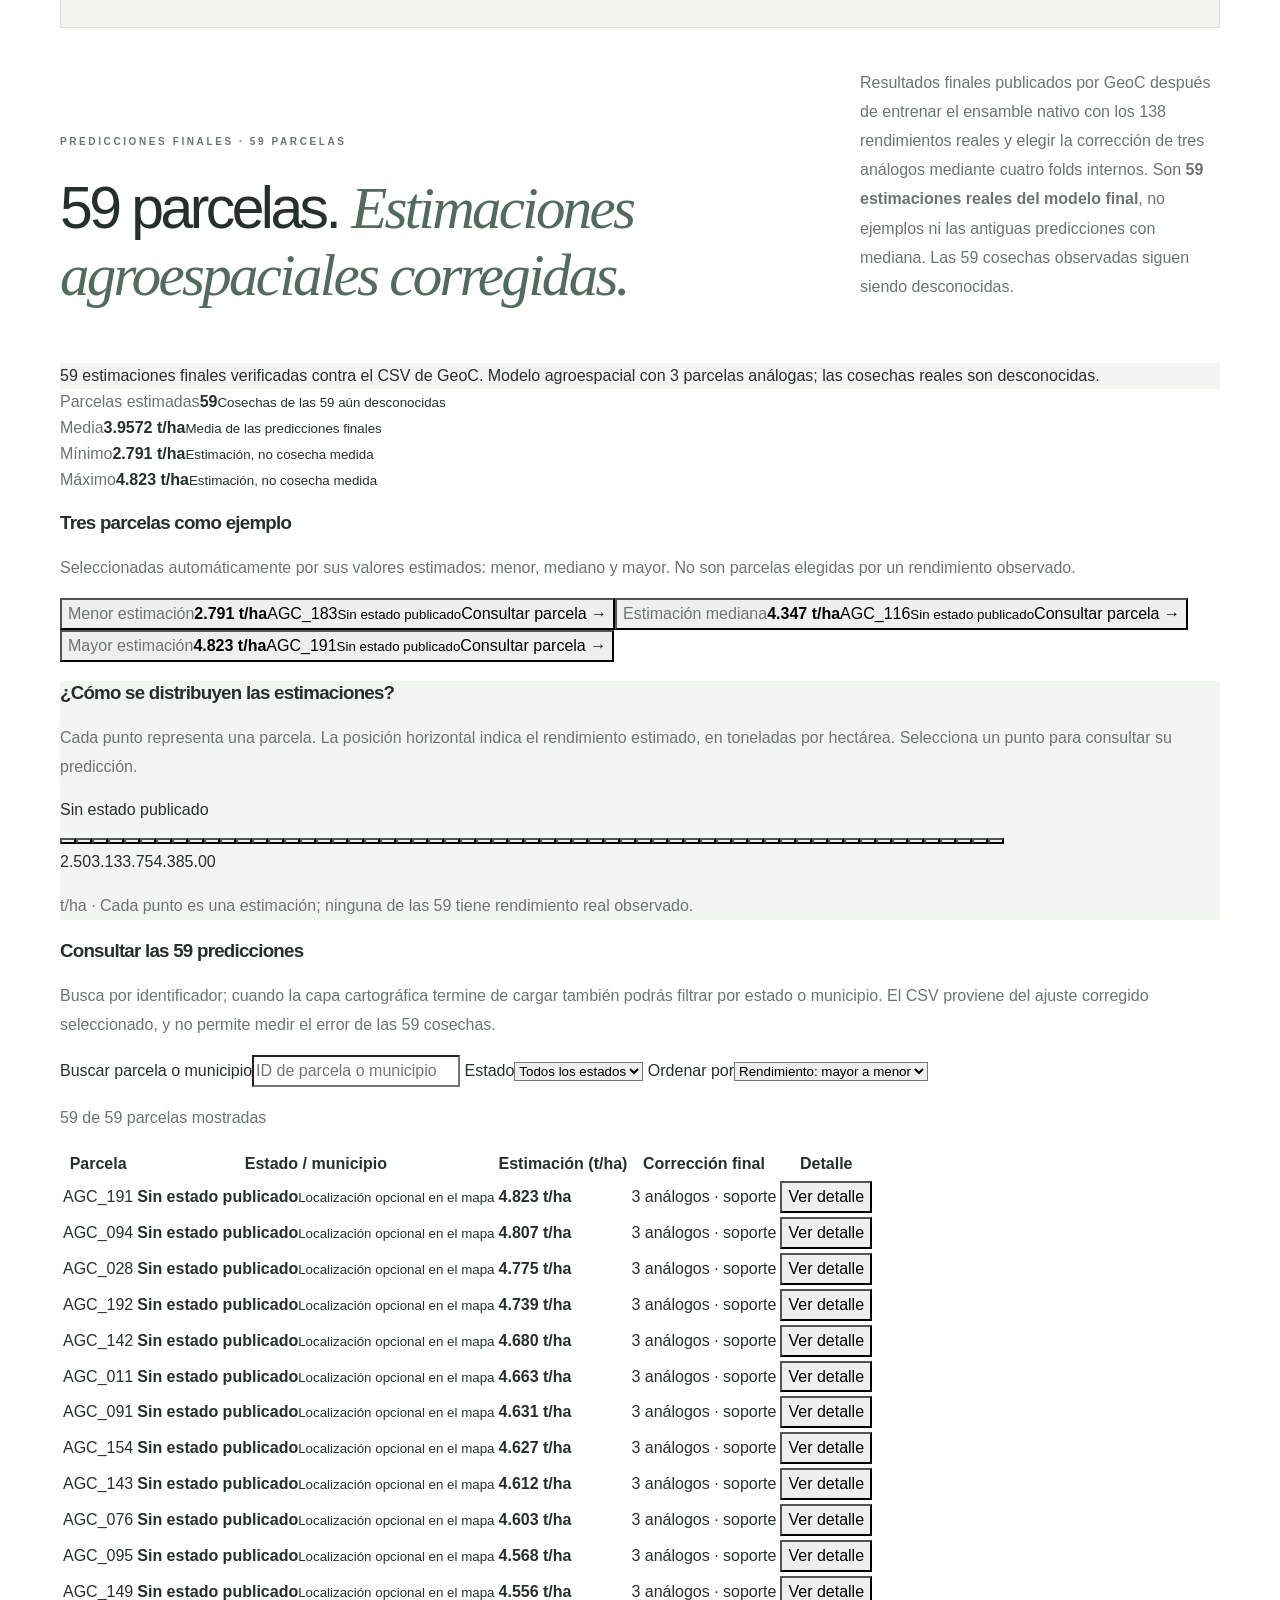
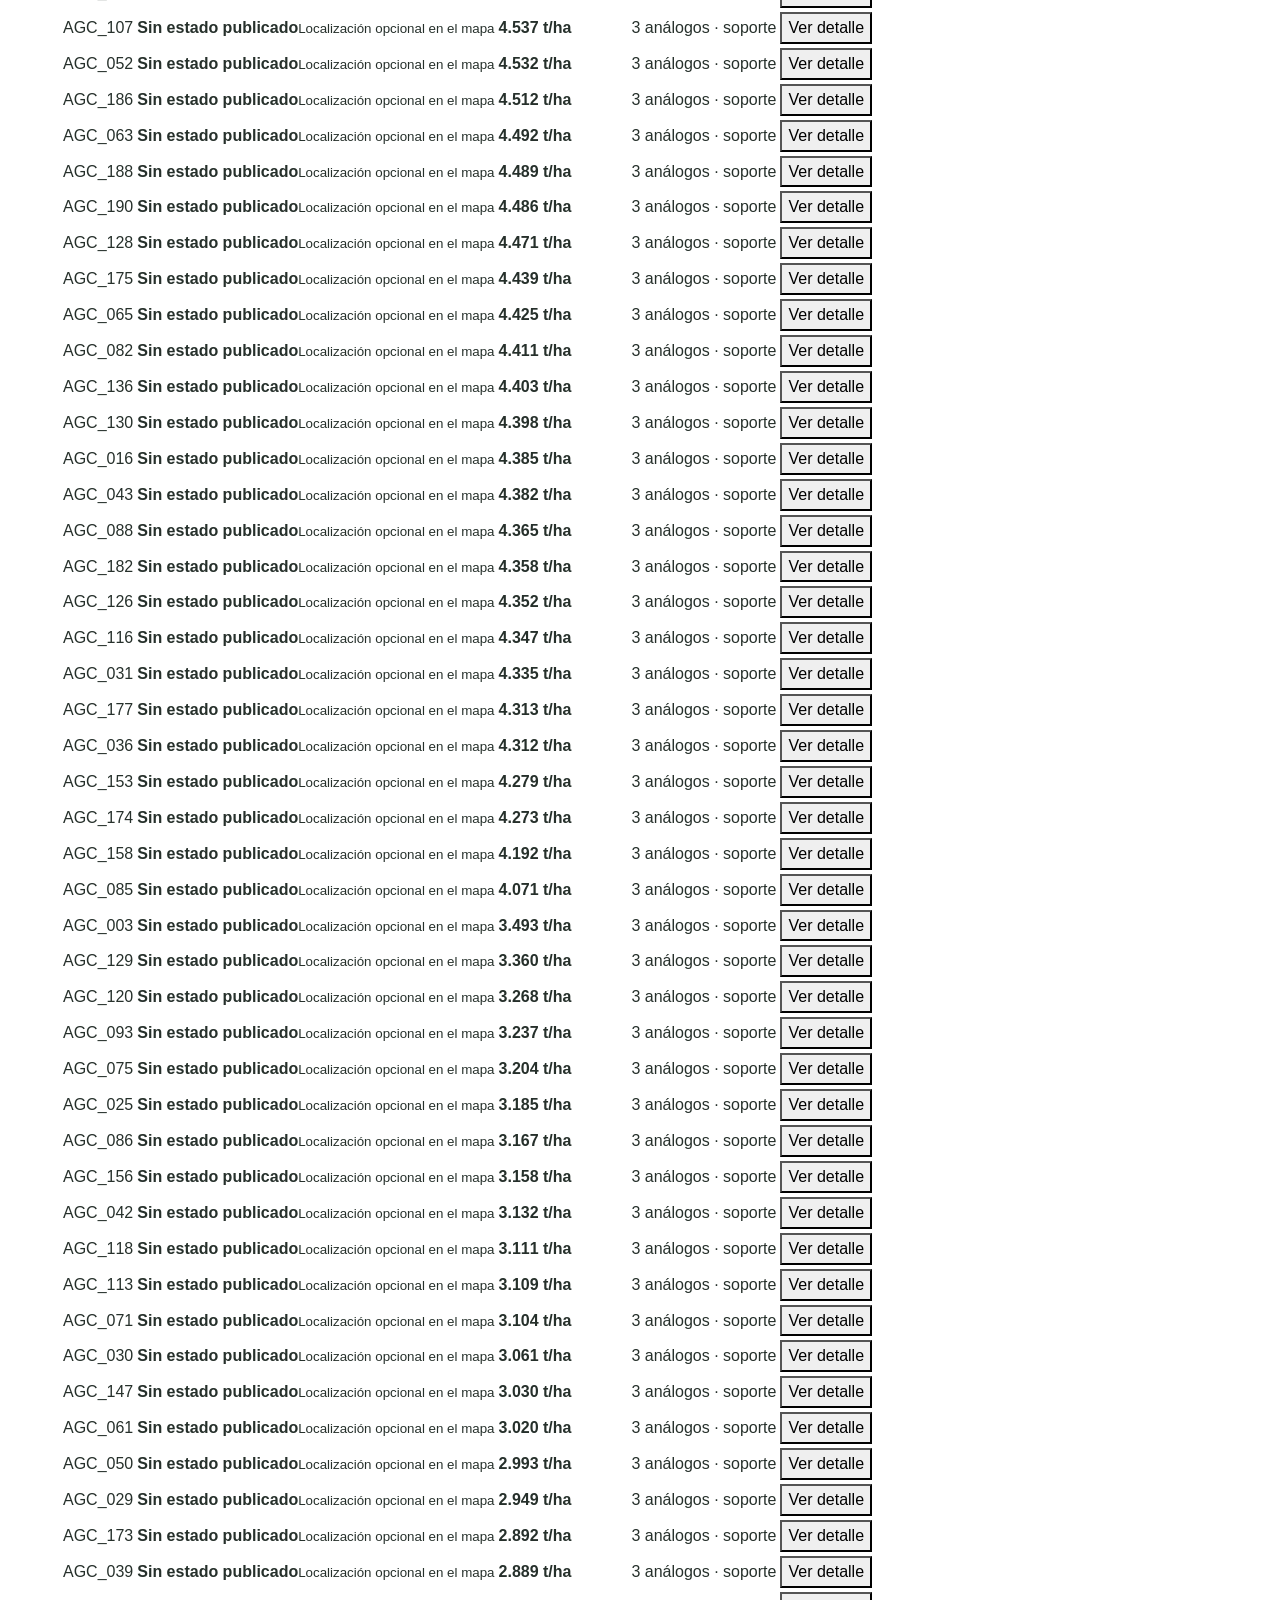
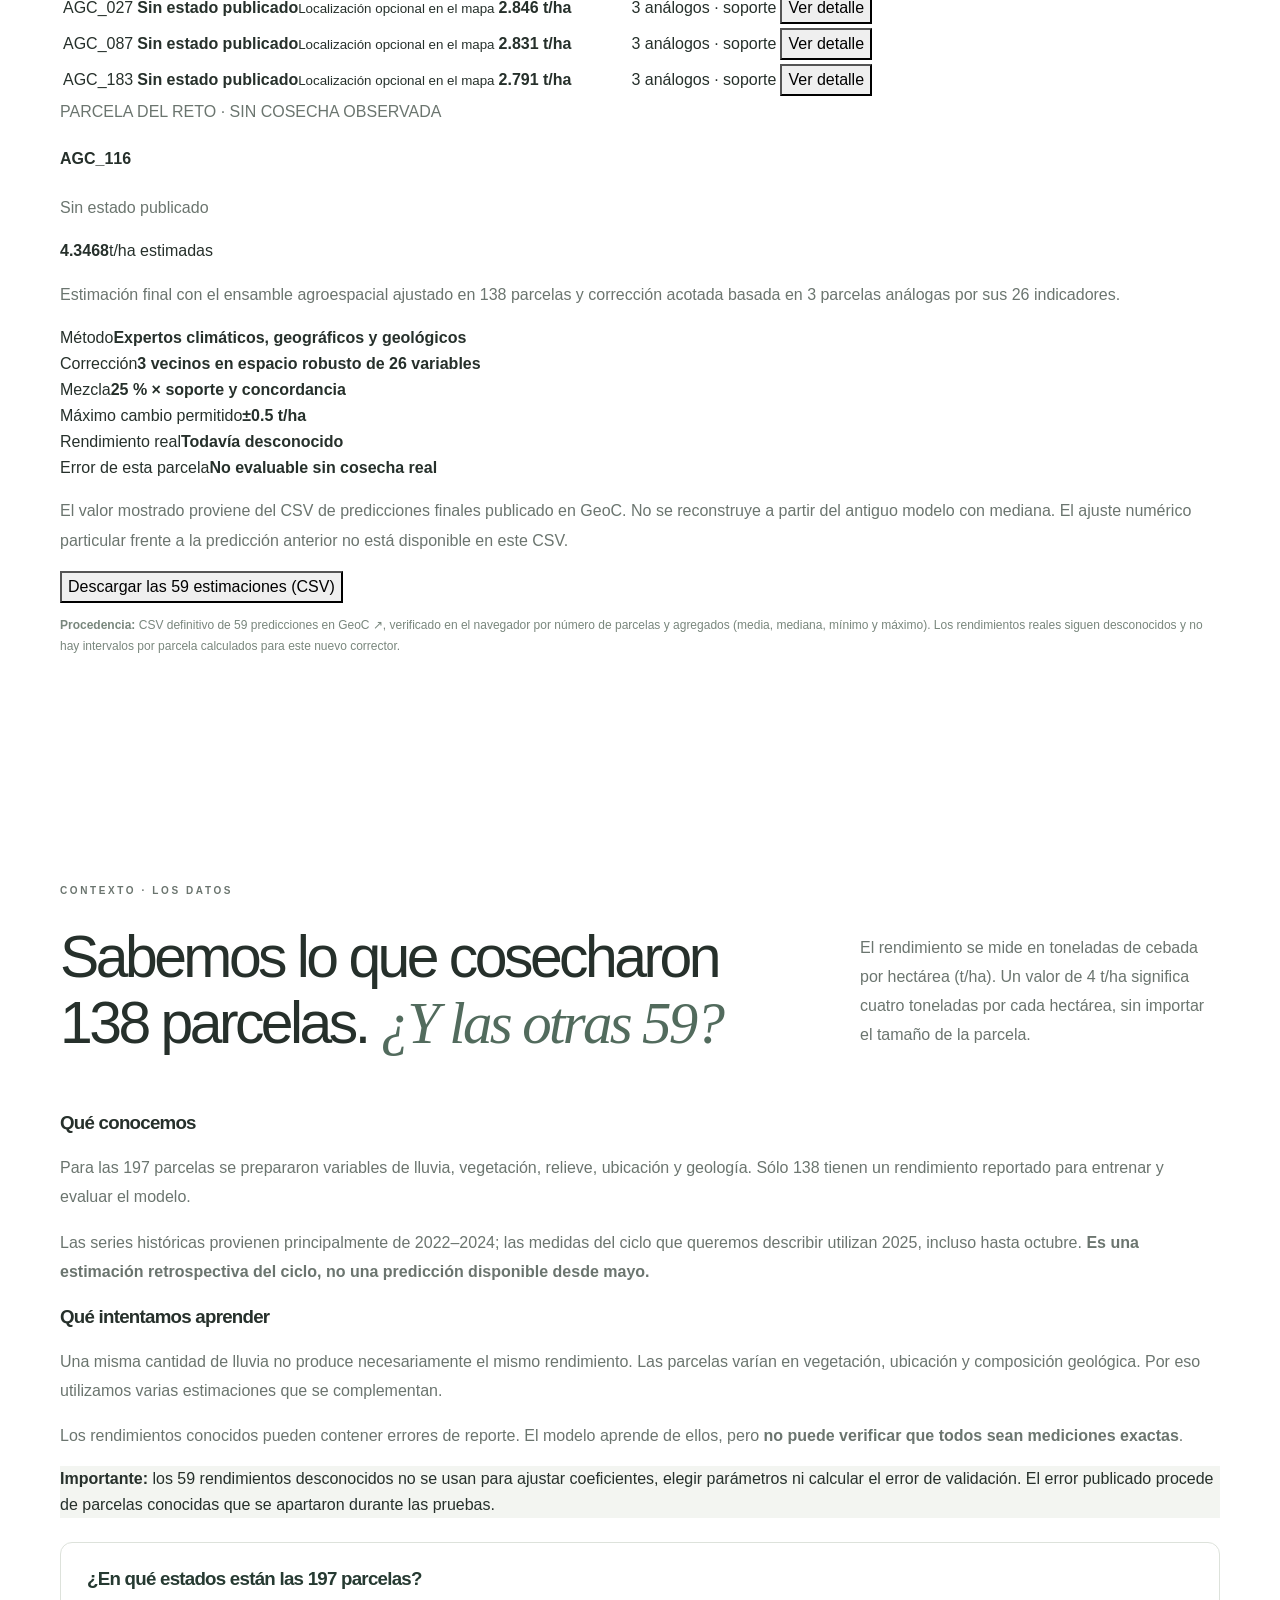
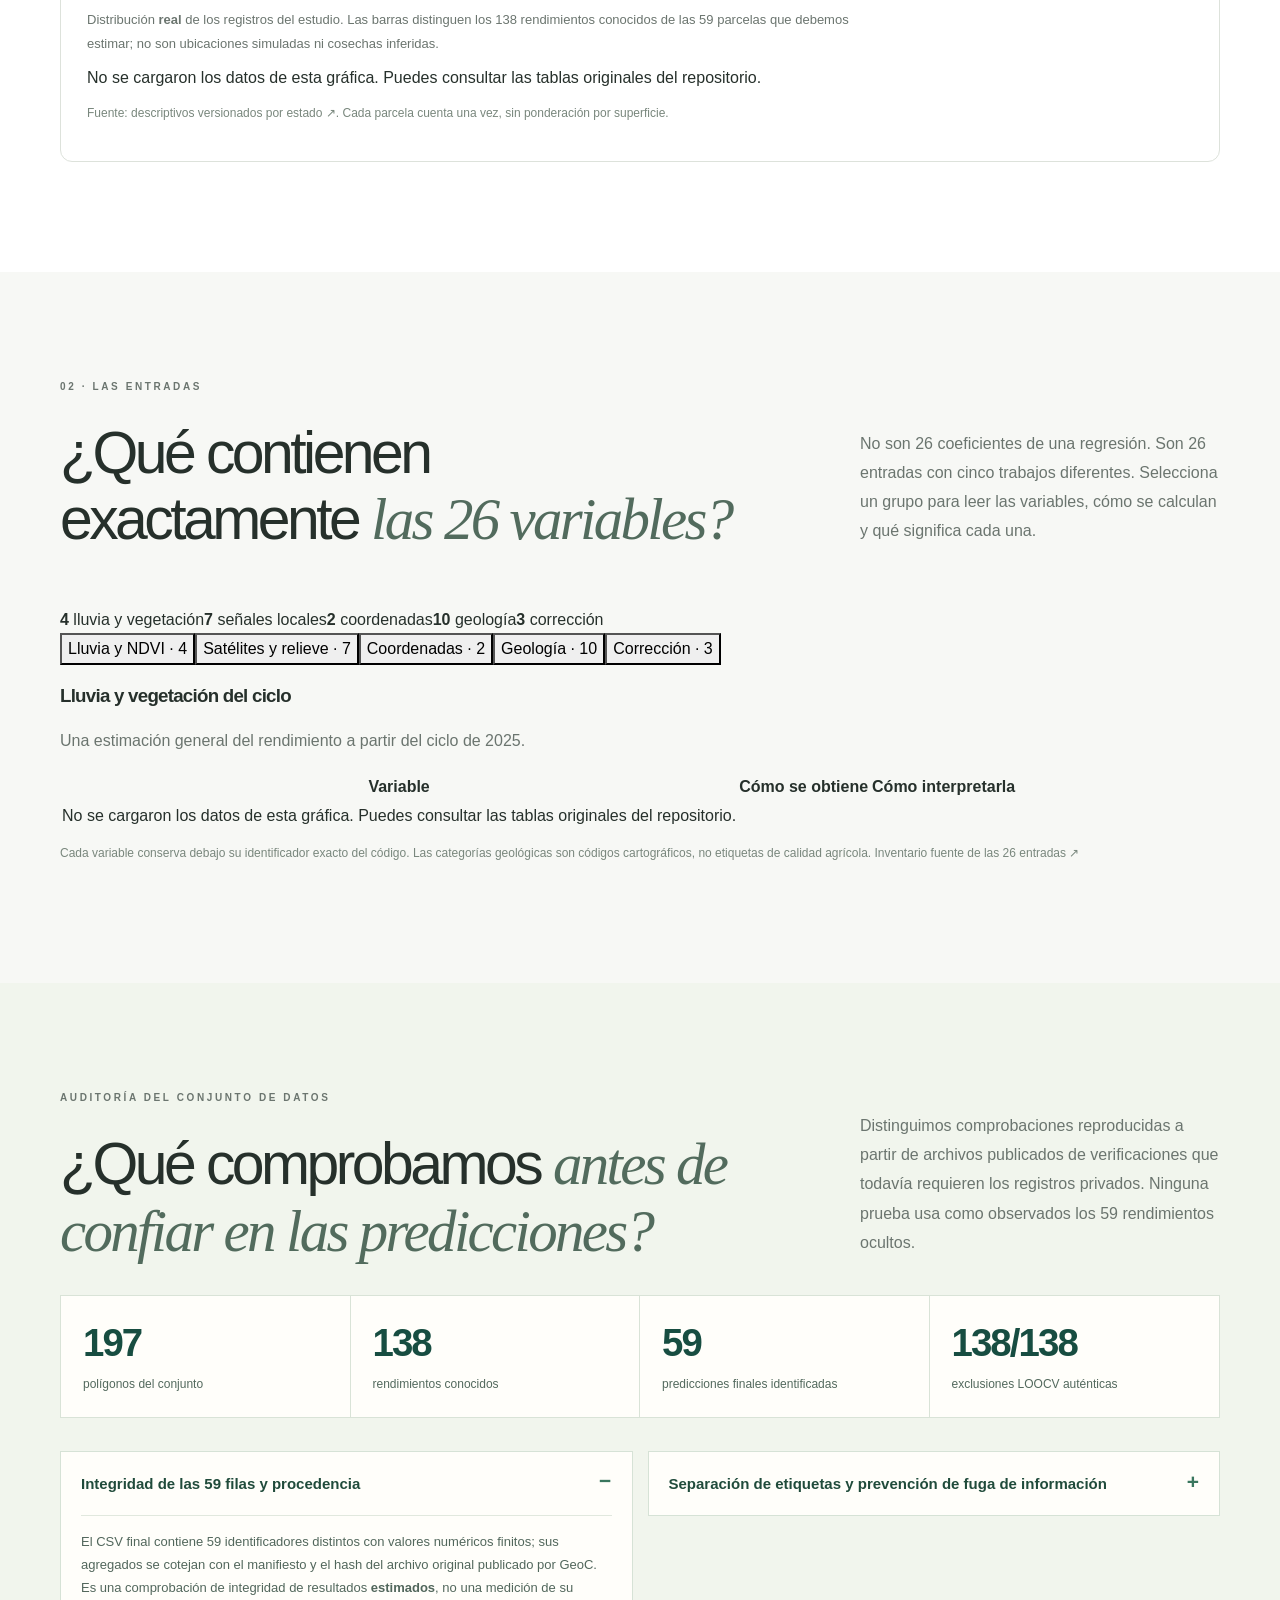
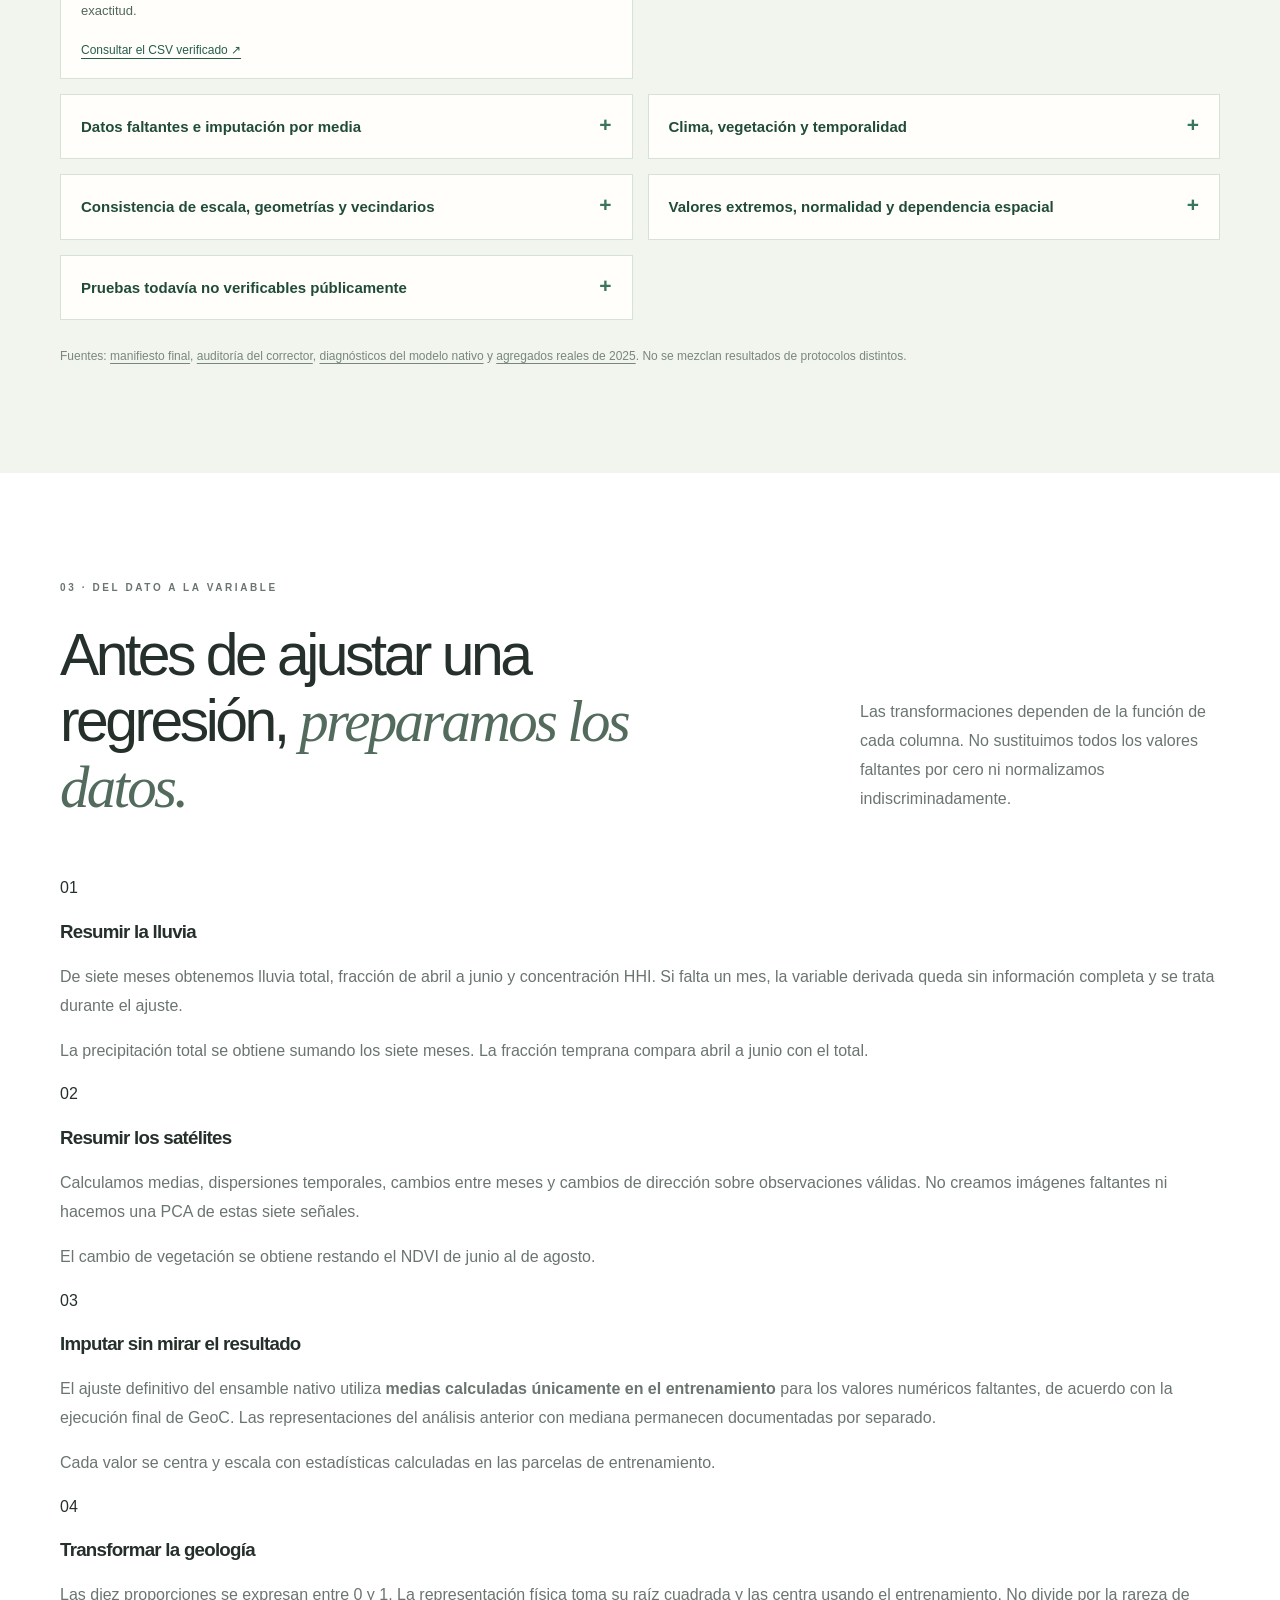
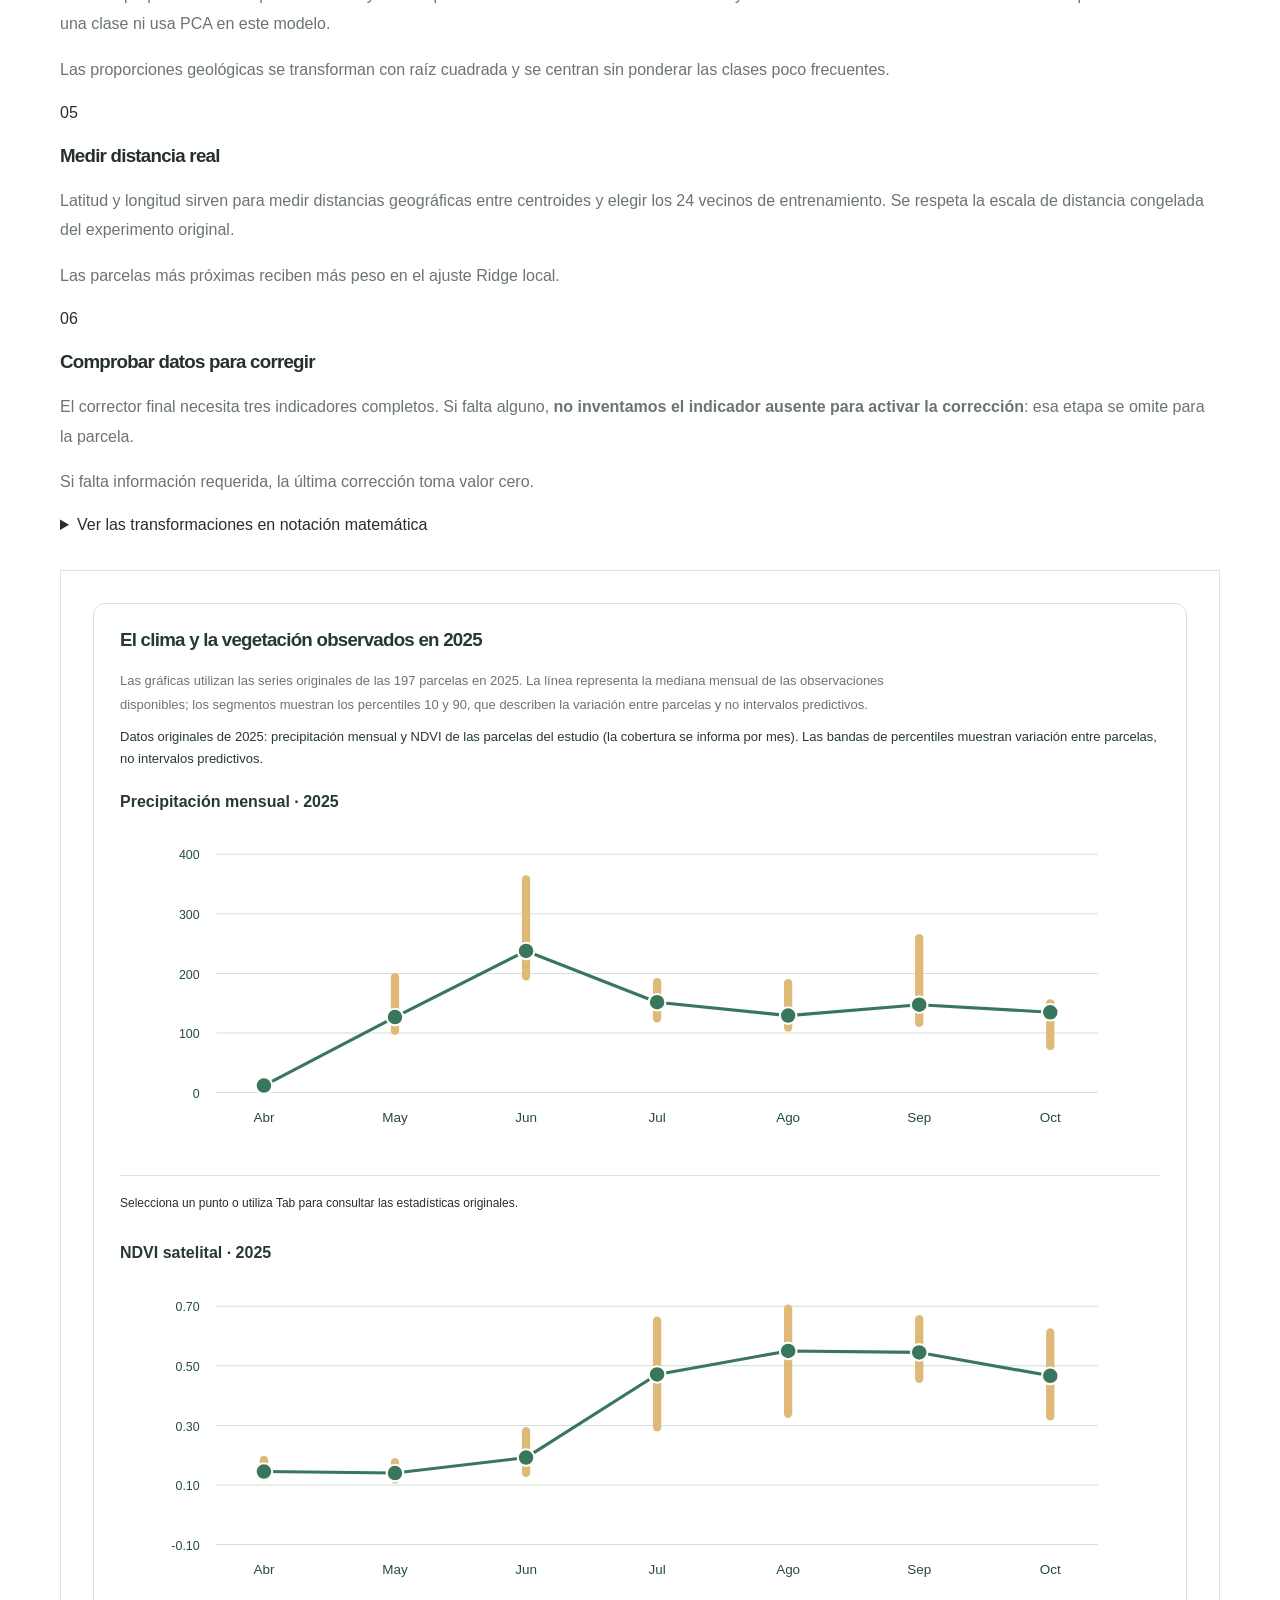
==== commit 46f86304: "Keep existing nested-LOOCV hero and truthful fallback when final CSV is unavailable" ====
--- a/site/index.html
+++ b/site/index.html
@@ -38,6 +38,12 @@
 <h1>Estimación del rendimiento <em>de cebada.</em></h1>
 <p class="hero-description">Estudiamos 197 parcelas agrícolas en Hidalgo, Puebla y Tlaxcala: 138 con rendimiento reportado y 59 por estimar. Integramos información climática, satelital, geográfica y geológica; después ajustamos las predicciones mediante tres parcelas análogas con rendimientos conocidos.</p>
 <p class="hero-description minor-intro">El modelo final es un <strong>ensamble de expertos agroespaciales con corrección por parcelas análogas</strong>. Comparamos sus errores en 138 exclusiones LOOCV y presentamos las 59 predicciones finales, sin confundirlas con cosechas observadas.</p>
+<div class="hero-new-model-summary" role="group" aria-label="Métricas del modelo corregido, 138 predicciones reales LOOCV">
+<span><strong>0.462892</strong><small>RMSE anidado · t/ha</small></span>
+<span><strong>0.331956</strong><small>MAE anidado · t/ha</small></span>
+<span><strong>0.702083</strong><small>R² predictivo anidado</small></span>
+<span><strong>138</strong><small>parcelas LOOCV</small></span>
+</div><p class="hero-metric-caveat" style="font-size:12px;color:#d7ead4">Estos son resultados de la política anidada. La regla final fija, seleccionada tras la búsqueda histórica, tiene RMSE 0.462418 t/ha y se explica por separado.</p>
 <div class="hero-actions"><a class="primary-cta" href="#modelo-final-analisis">Resultados del modelo final</a><a class="secondary-cta" href="./modelo-corregido.html#auditoria-modelo-final">Auditoría estadística completa</a><a class="secondary-cta" href="./modelo-corregido.html">Ver detalles y métricas</a><a class="secondary-cta" href="#recorrido">Índice</a></div>
 <p class="hero-metadata">HIDALGO · PUEBLA · TLAXCALA · CICLO 2025</p>
 </div>
